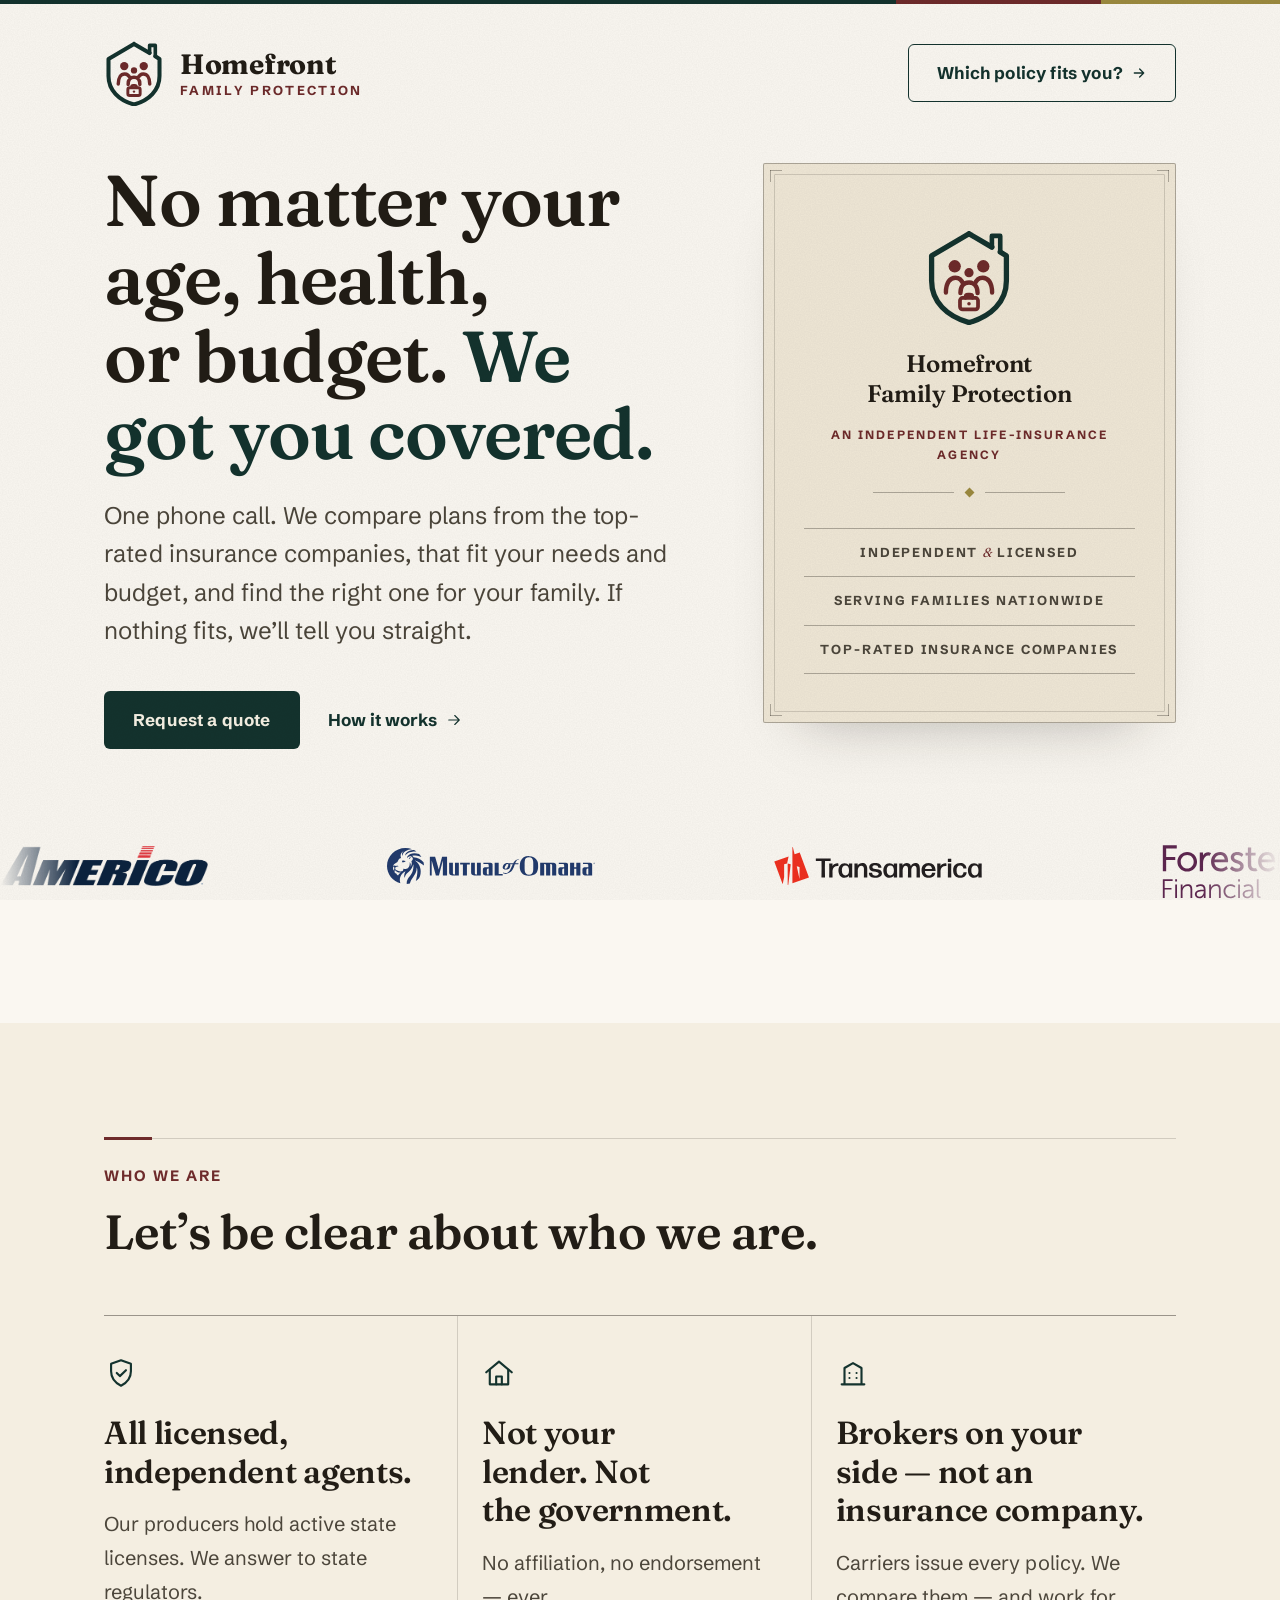
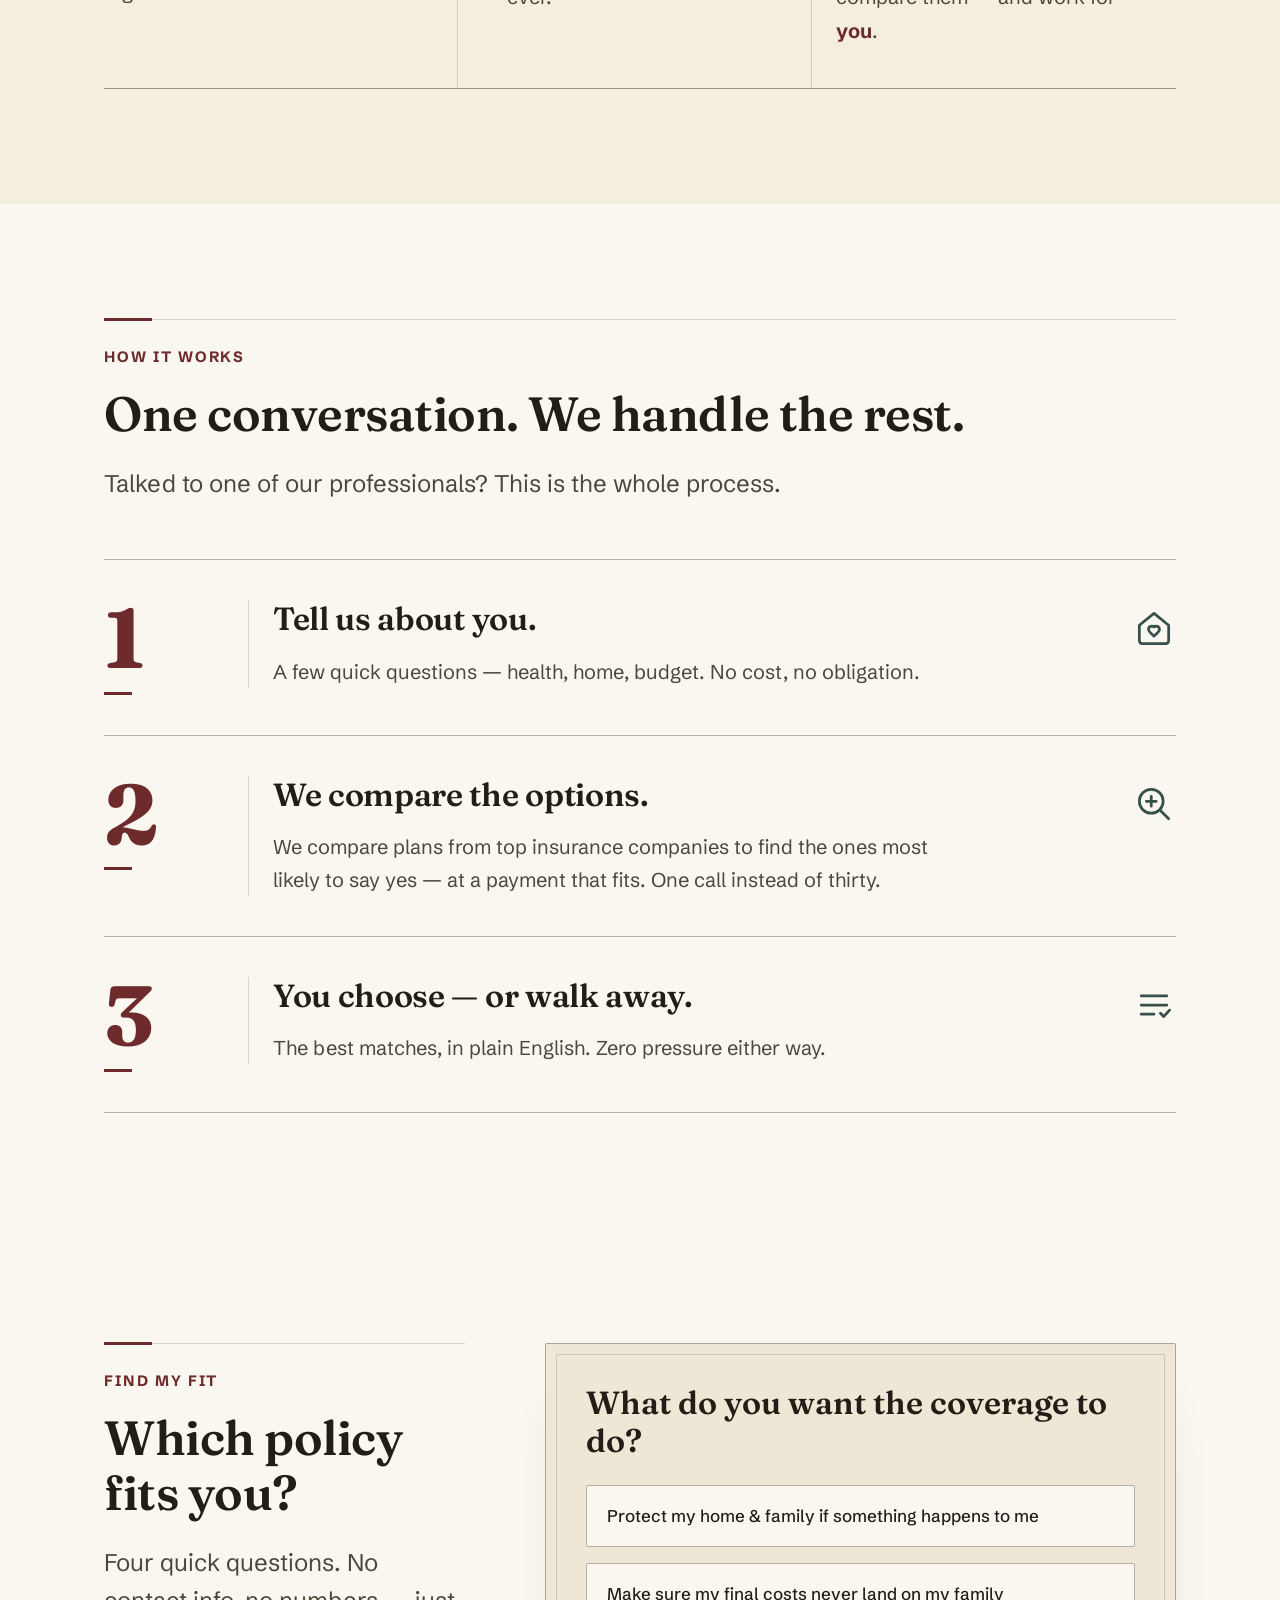
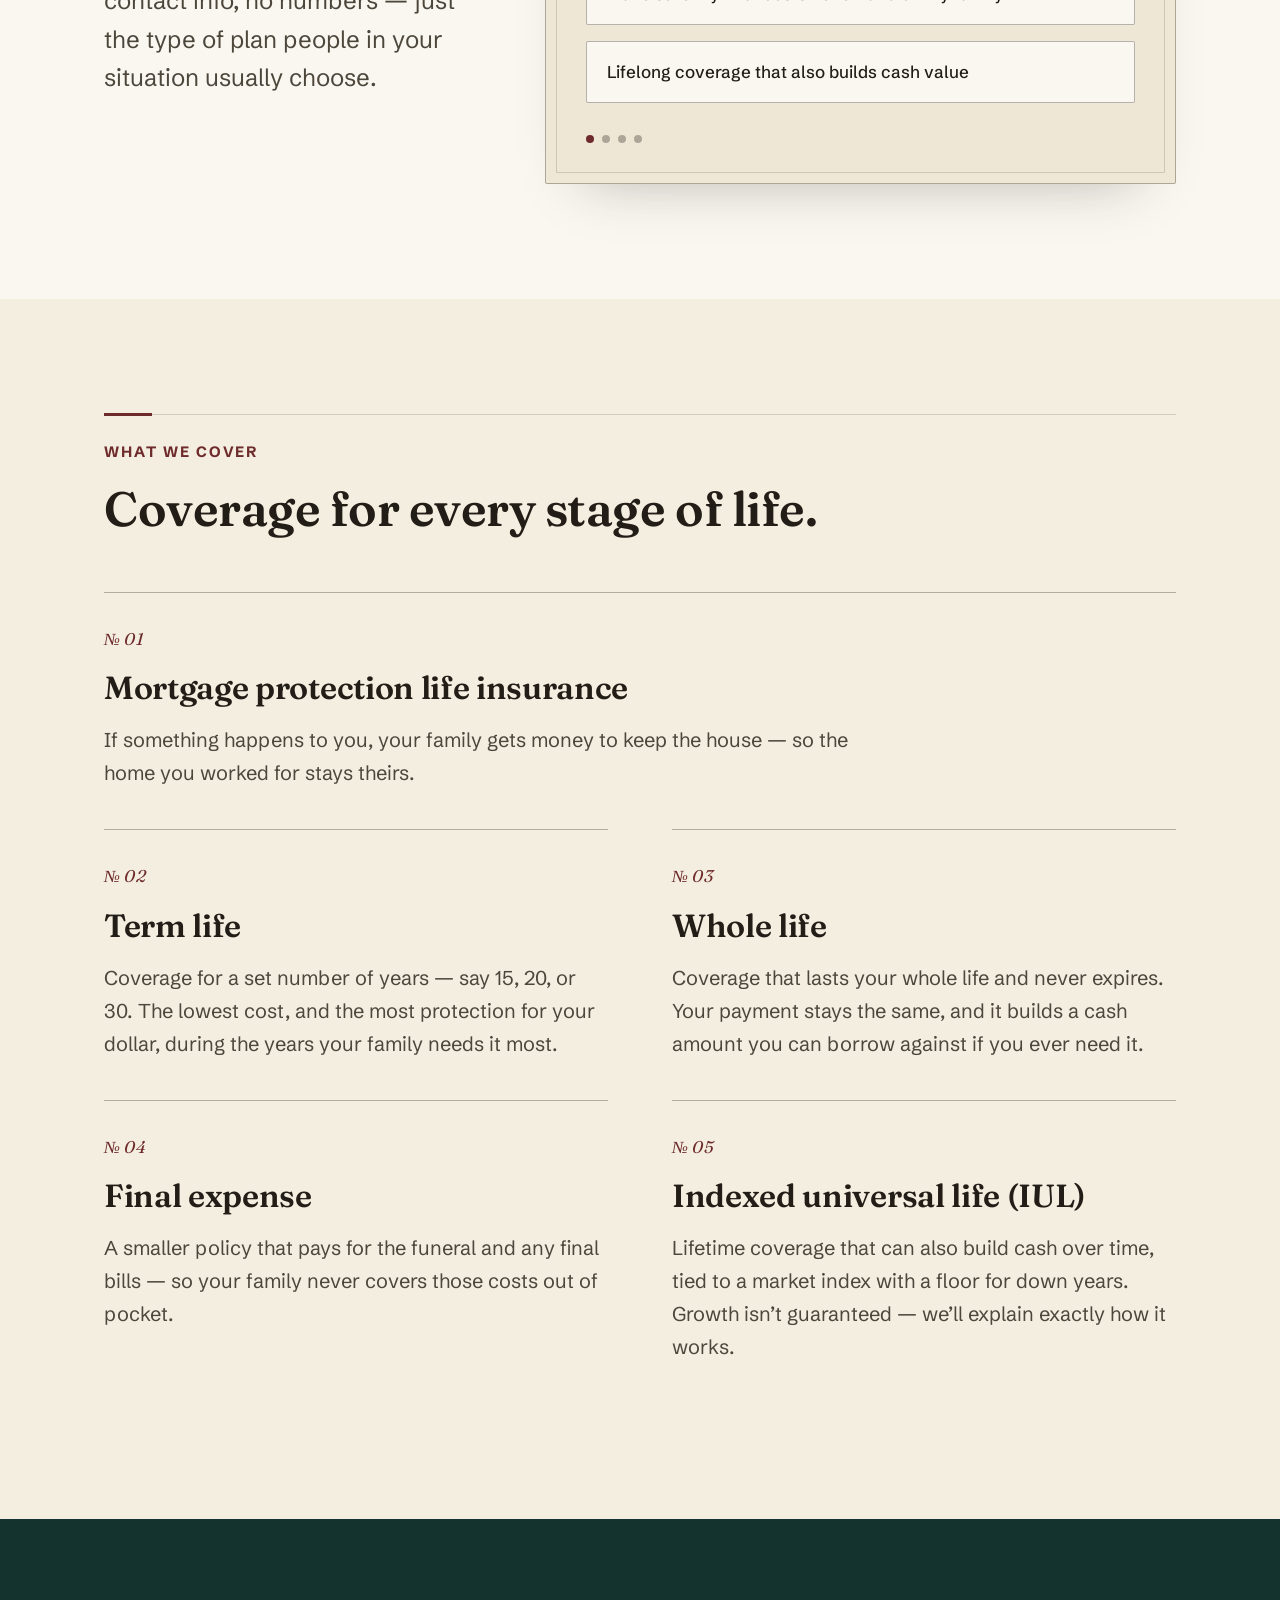
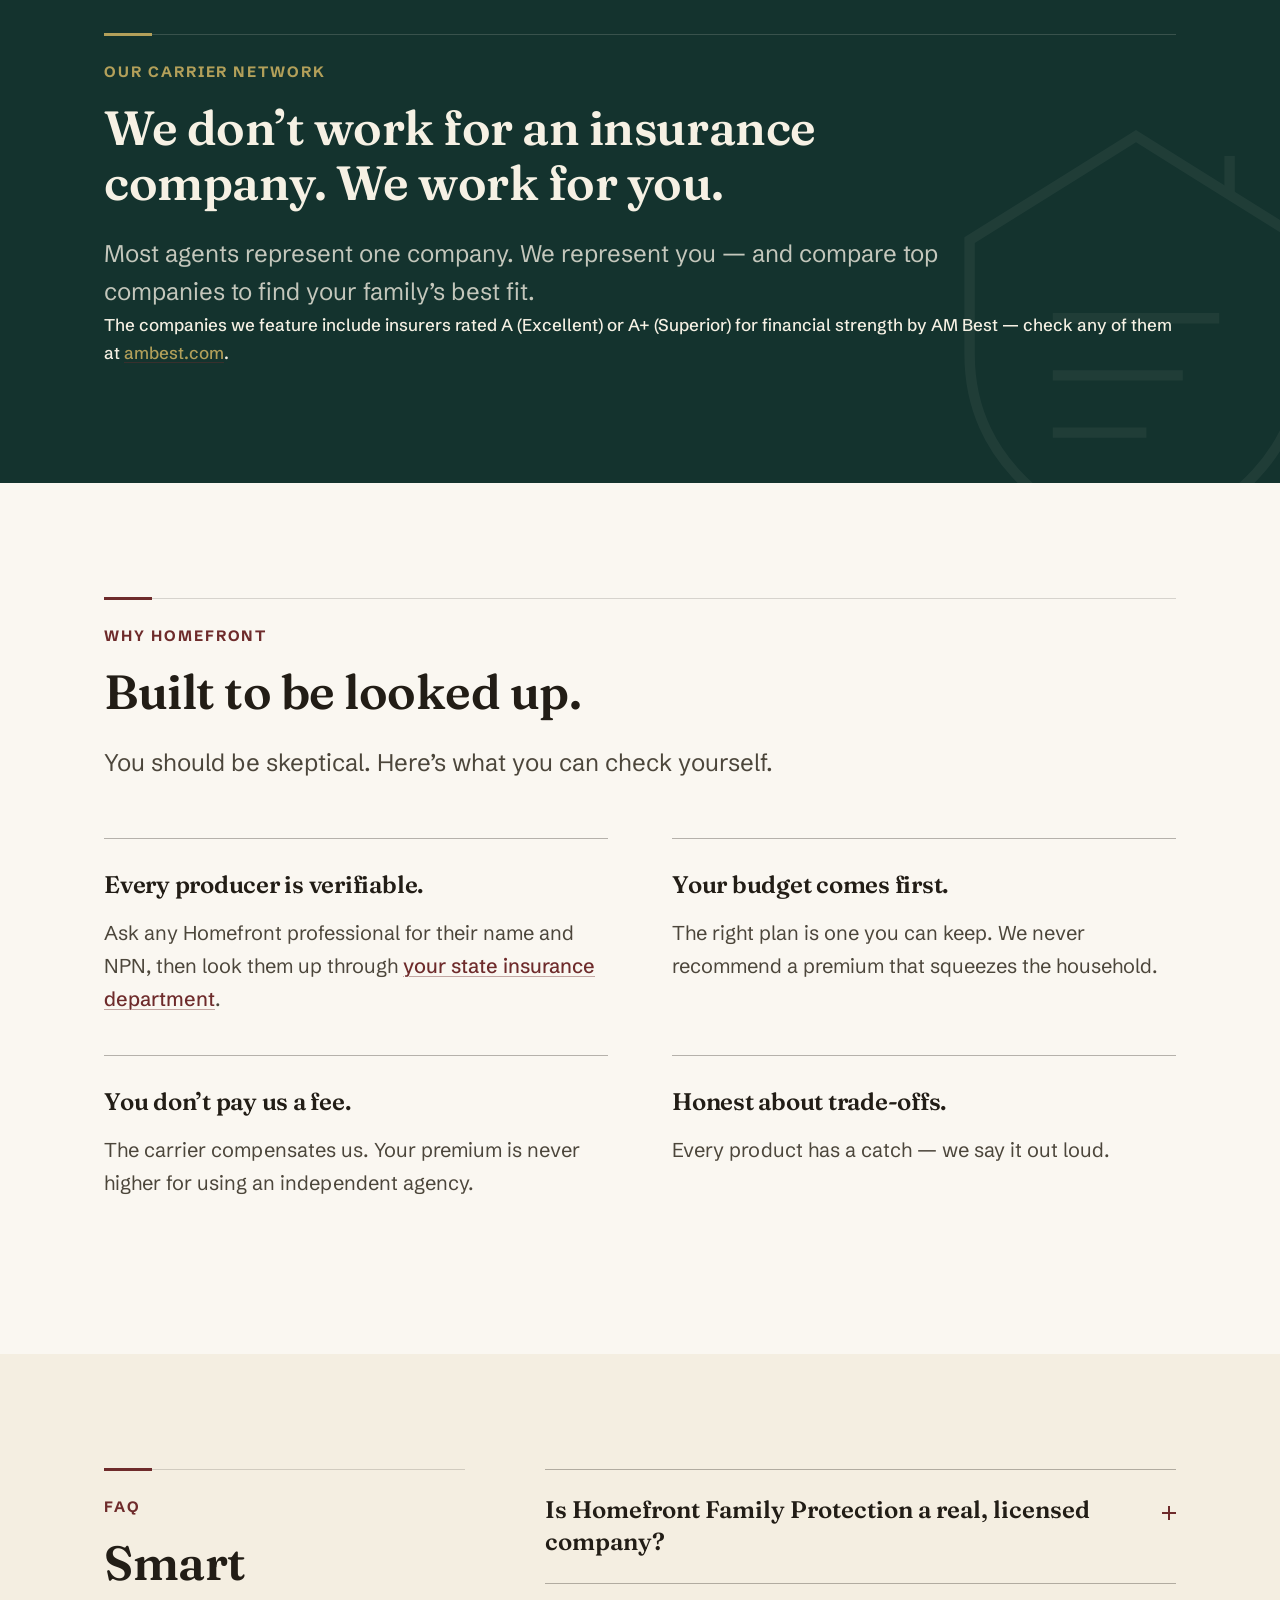
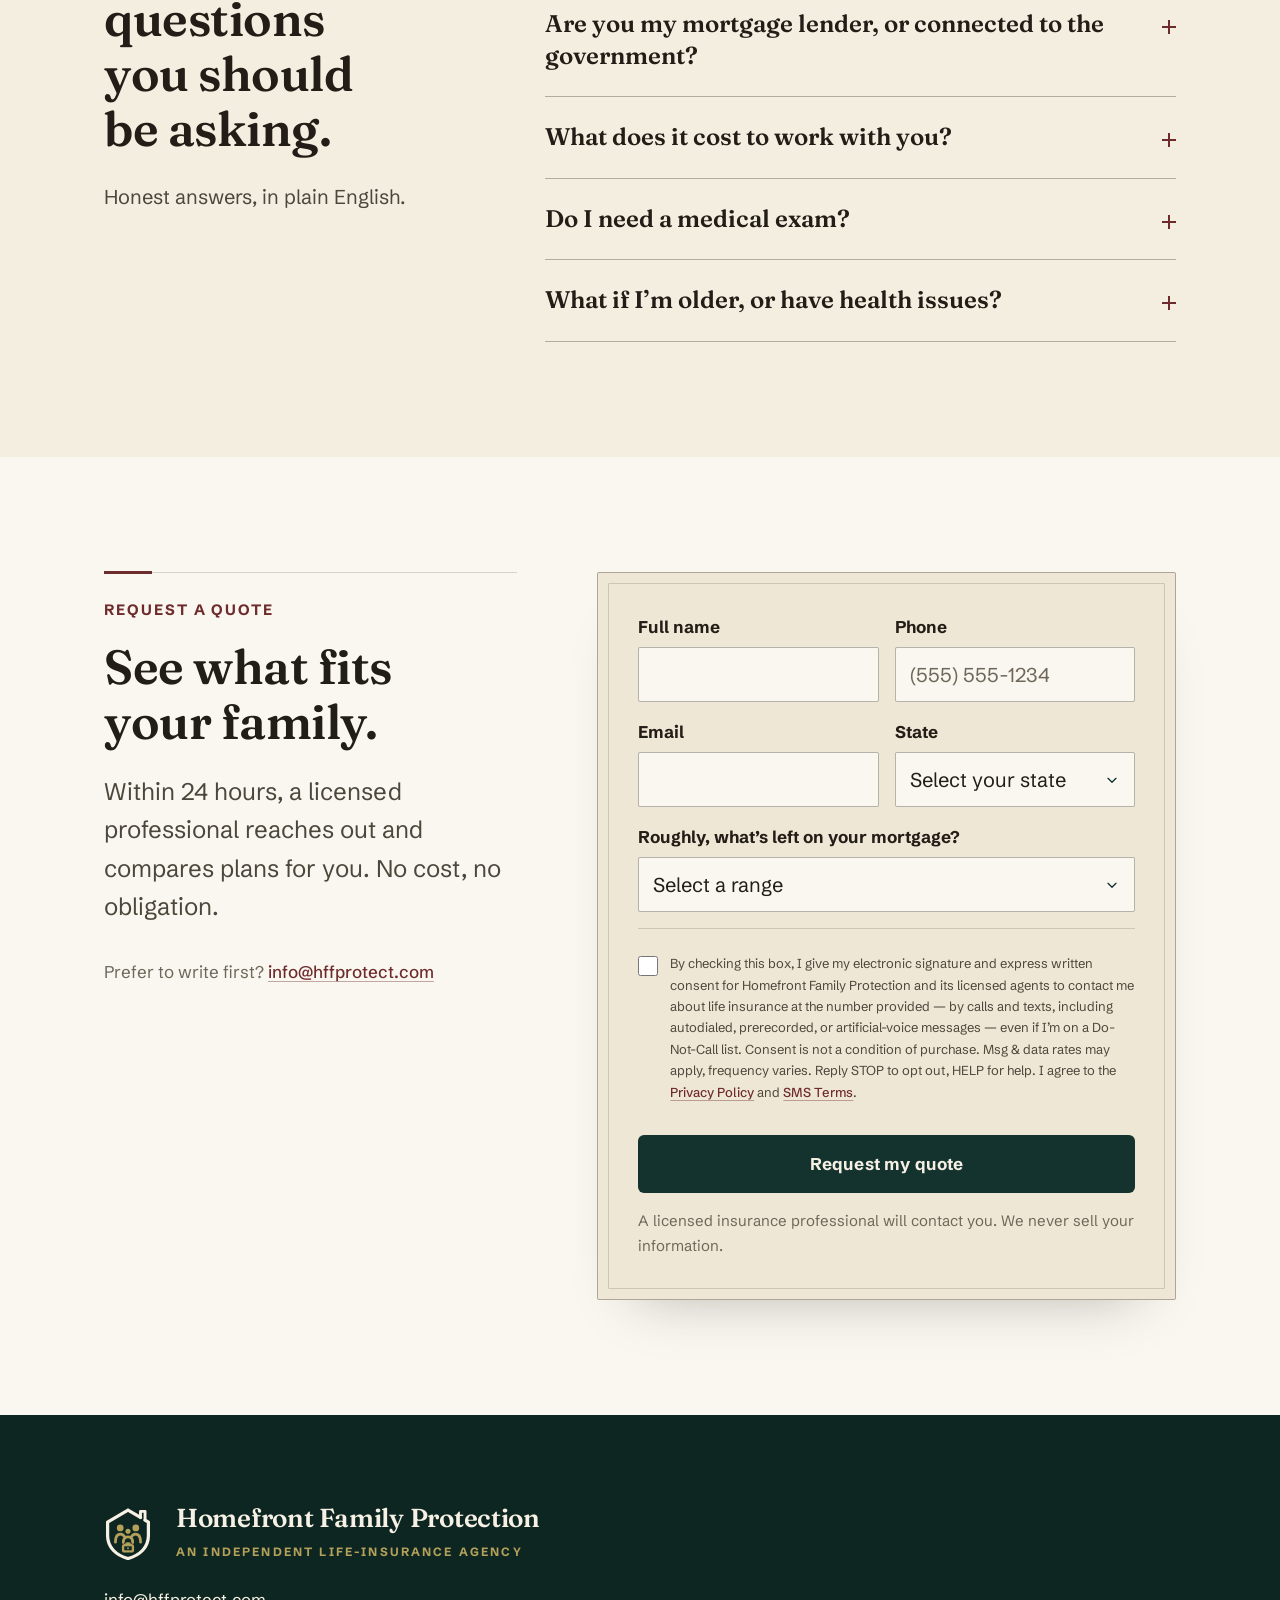
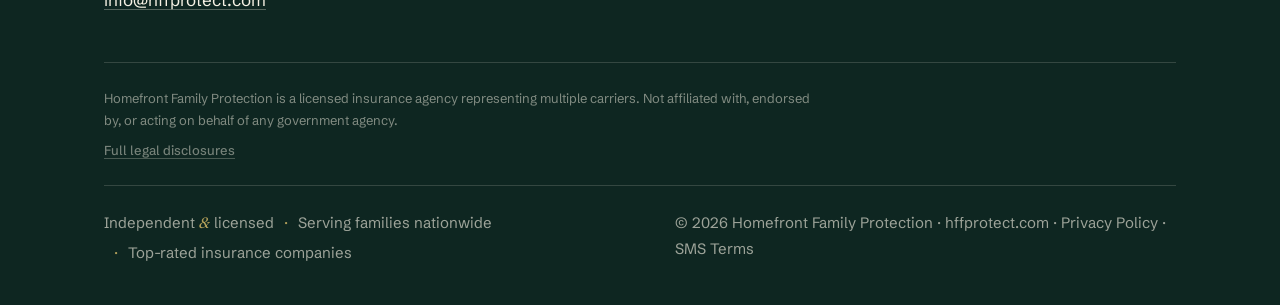
==== index.html @ 0a746413 "Copy: All licensed, independent agents" ====
<!DOCTYPE html>
<html lang="en">
<head>
  <meta charset="UTF-8">
  <meta name="viewport" content="width=device-width, initial-scale=1">
  <title>Homefront Family Protection | Independent Life Insurance &amp; Mortgage Protection for Homeowners</title>
  <meta name="description" content="Homefront Family Protection is an independent life-insurance agency. We compare plans from many top-rated insurance companies — term, whole life, final expense, and IUL — to find coverage that fits your family and your budget. Serving families nationwide.">
  <link rel="canonical" href="https://hffprotect.com/">
  <meta name="theme-color" content="#FAF7F1">
  <link rel="icon" href="assets/img/favicon.svg" type="image/svg+xml">
  <link rel="icon" href="assets/img/favicon-48.png" type="image/png" sizes="48x48">
  <link rel="apple-touch-icon" href="assets/img/apple-touch-icon.png">
  <link rel="preload" href="assets/fonts/fraunces-v38-latin-600.woff2" as="font" type="font/woff2" crossorigin>
  <link rel="preload" href="assets/fonts/fraunces-v38-latin-700.woff2" as="font" type="font/woff2" crossorigin>
  <link rel="preload" href="assets/fonts/schibsted-grotesk-v7-latin-regular.woff2" as="font" type="font/woff2" crossorigin>
  <link rel="preload" href="assets/fonts/schibsted-grotesk-v7-latin-700.woff2" as="font" type="font/woff2" crossorigin>
  <link rel="stylesheet" href="assets/css/styles.css?v=890757">
  <meta property="og:type" content="website">
  <meta property="og:title" content="Homefront Family Protection | Independent Life Insurance for Homeowners">
  <meta property="og:description" content="An independent, licensed life-insurance agency. We compare plans from many top-rated insurance companies to find the one that fits your family and your budget.">
  <meta property="og:url" content="https://hffprotect.com/">
  <meta property="og:image" content="https://hffprotect.com/assets/img/og-image.png">
  <meta property="og:image:width" content="1200">
  <meta property="og:image:height" content="630">
  <meta name="twitter:card" content="summary_large_image">
  <script type="application/ld+json">
  {
    "@context": "https://schema.org",
    "@type": "InsuranceAgency",
    "name": "Homefront Family Protection",
    "url": "https://hffprotect.com/",
    "email": "info@hffprotect.com",
    "description": "An independent life-insurance agency. We compare plans from many top-rated insurance companies for term, whole life, final expense, and IUL, serving families nationwide.",
    "areaServed": "US"
  }
  </script>
</head>
<body id="top">
  <a class="skip-link" href="#main">Skip to content</a>


  <main id="main">

    <!-- ============ HERO ============ -->
    <section class="hero">
      <div class="keyline" aria-hidden="true"></div>
      <div class="container">
        <div class="hero__top">
        <a class="hero__brand" href="#top" aria-label="Homefront Family Protection">
          <svg class="hero__mark" viewBox="0 0 40 44" fill="none" aria-hidden="true">
            <path d="M20 2.6 L30.4 8.7 M34.2 10.9 L37 12.6 V24 C37 33.6 30 40.2 20 43 C10 40.2 3 33.6 3 24 V12.6 L20 2.6" stroke="var(--forest)" stroke-width="2.7" stroke-linejoin="round" stroke-linecap="round"/>
            <path d="M30.4 8.7 V3.6 H34.2 V10.9" stroke="var(--forest)" stroke-width="2.4" stroke-linejoin="round" stroke-linecap="round"/>
            <circle cx="13.5" cy="17.4" r="2.8" fill="var(--oxblood)"/><circle cx="26.5" cy="17.4" r="2.8" fill="var(--oxblood)"/><circle cx="20" cy="20.3" r="2.1" fill="var(--oxblood)"/><path d="M9.5 29.3 C9.5 24.8 11.4 22.6 13.8 22.6 C15.6 22.6 16.8 23.8 17.5 25.7 M30.5 29.3 C30.5 24.8 28.6 22.6 26.2 22.6 C24.4 22.6 23.2 23.8 22.5 25.7 M16.1 29.6 C16.1 26.4 17.7 24.8 20 24.8 C22.3 24.8 23.9 26.4 23.9 29.6" stroke="var(--oxblood)" stroke-width="2.3" stroke-linecap="round"/><path d="M18.4 31.8 V31.2 C18.4 30.6 18.9 30.2 19.5 30.2 H20.5 C21.1 30.2 21.6 30.6 21.6 31.2 V31.8" stroke="var(--oxblood)" stroke-width="1.84" stroke-linecap="round"/><rect x="15.9" y="31.8" width="8.2" height="5.2" rx="1.2" stroke="var(--oxblood)" stroke-width="1.95"/><circle cx="20" cy="34.4" r="0.8" fill="var(--oxblood)"/>
          </svg>
          <span class="brand__text">
            <span class="brand__name">Homefront</span>
            <span class="brand__sub">Family Protection</span>
          </span>
        </a>
        <a class="btn btn--ghost hero__quizbtn" href="#fit"><span class="hero__quizbtn-long">Which policy fits you?</span><span class="hero__quizbtn-short">Find my fit</span>
          <svg width="16" height="16" viewBox="0 0 24 24" fill="none" aria-hidden="true"><path d="M5 12 H19 M13 6 L19 12 L13 18" stroke="currentColor" stroke-width="2" stroke-linecap="round" stroke-linejoin="round"/></svg></a>
        </div>
        <div class="hero__grid">
          <div class="hero__copy">
            <h1 class="hero__title">No matter your age, health, or&nbsp;budget. <span class="turn">We got you&nbsp;covered.</span></h1>
            <p class="hero__sub">One phone call. We compare plans from the top-rated insurance companies, that fit your needs and budget, and find the right one for your family. If nothing fits, we’ll tell you straight.</p>
            <div class="hero__cta">
              <a class="btn btn--primary" href="#quote">Request a quote</a>
              <a class="link-arrow" href="#how">How it works
                <svg width="18" height="18" viewBox="0 0 24 24" fill="none" aria-hidden="true"><path d="M5 12 H19 M13 6 L19 12 L13 18" stroke="currentColor" stroke-width="1.5" stroke-linecap="round" stroke-linejoin="round"/></svg>
              </a>
            </div>
          </div>

          <!-- certificate panel (decorative, desktop) -->
          <div class="hero__panel" aria-hidden="true">
            <div class="panel__inner">
              <svg class="panel__crest" viewBox="0 0 40 44" fill="none" aria-hidden="true">
              <path d="M20 2.6 L30.4 8.7 M34.2 10.9 L37 12.6 V24 C37 33.6 30 40.2 20 43 C10 40.2 3 33.6 3 24 V12.6 L20 2.6" stroke="var(--forest)" stroke-width="2.4" stroke-linejoin="round" stroke-linecap="round"/>
              <path d="M30.4 8.7 V3.6 H34.2 V10.9" stroke="var(--forest)" stroke-width="2.1" stroke-linejoin="round" stroke-linecap="round"/>
              <circle cx="13.5" cy="17.4" r="2.8" fill="var(--oxblood)"/><circle cx="26.5" cy="17.4" r="2.8" fill="var(--oxblood)"/><circle cx="20" cy="20.3" r="2.1" fill="var(--oxblood)"/><path d="M9.5 29.3 C9.5 24.8 11.4 22.6 13.8 22.6 C15.6 22.6 16.8 23.8 17.5 25.7 M30.5 29.3 C30.5 24.8 28.6 22.6 26.2 22.6 C24.4 22.6 23.2 23.8 22.5 25.7 M16.1 29.6 C16.1 26.4 17.7 24.8 20 24.8 C22.3 24.8 23.9 26.4 23.9 29.6" stroke="var(--oxblood)" stroke-width="2.0" stroke-linecap="round"/><path d="M18.4 31.8 V31.2 C18.4 30.6 18.9 30.2 19.5 30.2 H20.5 C21.1 30.2 21.6 30.6 21.6 31.2 V31.8" stroke="var(--oxblood)" stroke-width="1.6" stroke-linecap="round"/><rect x="15.9" y="31.8" width="8.2" height="5.2" rx="1.2" stroke="var(--oxblood)" stroke-width="1.7"/><circle cx="20" cy="34.4" r="0.8" fill="var(--oxblood)"/>
            </svg>
              <p class="panel__name">Homefront Family Protection</p>
              <p class="panel__tag">An independent life-insurance agency</p>
              <div class="panel__divider"><span></span></div>
              <ul class="panel__facts">
                <li>Independent <span class="amp">&amp;</span> licensed</li>
                <li>Serving families nationwide</li>
                <li>Top-rated insurance companies</li>
              </ul>
            </div>
          </div>
        </div>

      </div>
      <div class="marquee" aria-label="A sample of the insurance companies we compare">
        <div class="marquee__track">
          <ul class="marquee__group">
            <li><img src="assets/img/carriers/americo.png" alt="Americo" height="40"></li>
            <li><img src="assets/img/carriers/mutual-of-omaha.svg" alt="Mutual of Omaha" height="40"></li>
            <li><img src="assets/img/carriers/transamerica.svg" alt="Transamerica" height="40"></li>
            <li><img class="logo-tall" src="assets/img/carriers/foresters.svg" alt="Foresters Financial" height="40"></li>
            <li><img class="logo-tall" src="assets/img/carriers/legal-general.svg" alt="Legal &amp; General America" height="40"></li>
            <li><span class="marquee__text">SBLI</span></li>
            <li><img src="assets/img/carriers/corebridge.svg" alt="Corebridge Financial" height="40"></li>
            <li><img class="logo-tall" src="assets/img/carriers/fg-mark.svg" alt="F&amp;G Annuities &amp; Life" height="40"></li>
            <li><img class="logo-tall" src="assets/img/carriers/united-home-life.svg" alt="United Home Life" height="40"></li>
            <li><img class="logo-tall" src="assets/img/carriers/american-home-life.png" alt="American Home Life" height="40"></li>
            <li><img src="assets/img/carriers/american-amicable.png" alt="American Amicable" height="40"></li>
            <li><img src="assets/img/carriers/instabrain.png" alt="InstaBrain" height="40"></li>
          </ul>
          <ul class="marquee__group" aria-hidden="true">
            <li><img src="assets/img/carriers/americo.png" alt="" height="40"></li>
            <li><img src="assets/img/carriers/mutual-of-omaha.svg" alt="" height="40"></li>
            <li><img src="assets/img/carriers/transamerica.svg" alt="" height="40"></li>
            <li><img class="logo-tall" src="assets/img/carriers/foresters.svg" alt="" height="40"></li>
            <li><img class="logo-tall" src="assets/img/carriers/legal-general.svg" alt="" height="40"></li>
            <li><span class="marquee__text">SBLI</span></li>
            <li><img src="assets/img/carriers/corebridge.svg" alt="" height="40"></li>
            <li><img class="logo-tall" src="assets/img/carriers/fg-mark.svg" alt="" height="40"></li>
            <li><img class="logo-tall" src="assets/img/carriers/united-home-life.svg" alt="" height="40"></li>
            <li><img class="logo-tall" src="assets/img/carriers/american-home-life.png" alt="" height="40"></li>
            <li><img src="assets/img/carriers/american-amicable.png" alt="" height="40"></li>
            <li><img src="assets/img/carriers/instabrain.png" alt="" height="40"></li>
          </ul>
        </div>
      </div>
    </section>

    <!-- ============ PLAIN DEALING ============ -->
    <section class="clarity section section--tint" aria-labelledby="clarity-title">
      <div class="container">
        <div class="rule-accent" aria-hidden="true"></div>
        <p class="eyebrow">Who we are</p>
        <h2 id="clarity-title">Let’s be clear about who we&nbsp;are.</h2>
        <ul class="clarity__ledger">
          <li class="clarity__item reveal">
            <svg class="clarity__icon" viewBox="0 0 24 24" fill="none" stroke="currentColor" stroke-width="1.5" stroke-linecap="round" stroke-linejoin="round" aria-hidden="true"><path d="M12 3l7 2.5v5.2c0 4.6-3 8.2-7 10.3-4-2.1-7-5.7-7-10.3V5.5z"/><path d="M9 12l2.2 2.2L15.5 10"/></svg>
            <h3>All licensed, independent&nbsp;agents.</h3>
            <p>Our producers hold active state licenses. We answer to state regulators.</p>
          </li>
          <li class="clarity__item reveal">
            <svg class="clarity__icon" viewBox="0 0 24 24" fill="none" stroke="currentColor" stroke-width="1.5" stroke-linecap="round" stroke-linejoin="round" aria-hidden="true"><path d="M3 11.5L12 4l9 7.5"/><path d="M5.5 9.8V20h13V9.8"/><path d="M10 20v-5.5h4V20"/></svg>
            <h3>Not your lender. Not the&nbsp;government.</h3>
            <p>No affiliation, no endorsement — ever.</p>
          </li>
          <li class="clarity__item reveal">
            <svg class="clarity__icon" viewBox="0 0 24 24" fill="none" stroke="currentColor" stroke-width="1.5" stroke-linecap="round" stroke-linejoin="round" aria-hidden="true"><path d="M4 20h16M6 20V8.5l6-3.5 6 3.5V20"/><path d="M9.5 12h.01M14.5 12h.01M9.5 15.5h.01M14.5 15.5h.01"/></svg>
            <h3>Brokers on your side — not an insurance&nbsp;company.</h3>
            <p>Carriers issue every policy. We compare them — and work for <em>you</em>.</p>
          </li>
        </ul>
      </div>
    </section>

    <!-- ============ HOW IT WORKS ============ -->
    <section class="how section" id="how" aria-labelledby="how-title">
      <div class="container">
        <div class="rule-accent" aria-hidden="true"></div>
        <p class="eyebrow">How it works</p>
        <h2 id="how-title">One conversation. We handle the&nbsp;rest.</h2>
        <p class="section__lead">Talked to one of our professionals? This is the whole process.</p>
        <ol class="steps">
          <li class="step reveal">
            <span class="step__num" aria-hidden="true">1</span>
            <div class="step__body">
              <h3>Tell us about you.</h3>
              <p>A few quick questions — health, home, budget. No cost, no obligation.</p>
            </div>
            <svg class="step__icon" width="44" height="44" viewBox="0 0 24 24" fill="none" aria-hidden="true"><path d="M4 10.5 L12 4 L20 10.5 V19 A1.5 1.5 0 0 1 18.5 20.5 H5.5 A1.5 1.5 0 0 1 4 19 Z" stroke="currentColor" stroke-width="1.5" stroke-linejoin="round"/><path d="M12 16.4 C10.3 15 9 14 9 12.7 A1.75 1.75 0 0 1 12 11.5 A1.75 1.75 0 0 1 15 12.7 C15 14 13.7 15 12 16.4 Z" stroke="currentColor" stroke-width="1.5" stroke-linejoin="round"/></svg>
          </li>
          <li class="step reveal">
            <span class="step__num" aria-hidden="true">2</span>
            <div class="step__body">
              <h3>We compare the options.</h3>
              <p>We compare plans from top insurance companies to find the ones most likely to say yes — at a payment that fits. One call instead of thirty.</p>
            </div>
            <svg class="step__icon" width="44" height="44" viewBox="0 0 24 24" fill="none" aria-hidden="true"><circle cx="10.5" cy="10.5" r="6.5" stroke="currentColor" stroke-width="1.5"/><path d="M15.5 15.5 L20 20" stroke="currentColor" stroke-width="1.5" stroke-linecap="round"/><path d="M7.8 10.5 H13.2 M10.5 7.8 V13.2" stroke="currentColor" stroke-width="1.5" stroke-linecap="round"/></svg>
          </li>
          <li class="step reveal">
            <span class="step__num" aria-hidden="true">3</span>
            <div class="step__body">
              <h3>You choose — or walk away.</h3>
              <p>The best matches, in plain English. Zero pressure either way.</p>
            </div>
            <svg class="step__icon" width="44" height="44" viewBox="0 0 24 24" fill="none" aria-hidden="true"><path d="M5 7 H19 M5 12 H19 M5 17 H12" stroke="currentColor" stroke-width="1.5" stroke-linecap="round"/><path d="M15.5 16.5 L17.3 18.3 L20.5 14.8" stroke="currentColor" stroke-width="1.5" stroke-linecap="round" stroke-linejoin="round"/></svg>
          </li>
        </ol>
      </div>
    </section>


    <!-- ============ FIND MY FIT ============ -->
    <section class="fit section" id="fit" aria-labelledby="fit-title">
      <div class="container fit__inner">
        <div class="fit__head">
          <div class="rule-accent" aria-hidden="true"></div>
          <p class="eyebrow">Find my fit</p>
          <h2 id="fit-title">Which policy fits&nbsp;you?</h2>
          <p class="section__lead">Four quick questions. No contact info, no numbers — just the type of plan people in your situation usually choose.</p>
        </div>

        <div class="fit__panel" data-fit>
          <div class="fit__step" data-fit-step="1">
            <p class="fit__q">What do you want the coverage to do?</p>
            <div class="fit__opts">
              <button class="fit__opt" data-q="goal" data-v="home">Protect my home &amp; family if something happens to me</button>
              <button class="fit__opt" data-q="goal" data-v="final">Make sure my final costs never land on my family</button>
              <button class="fit__opt" data-q="goal" data-v="grow">Lifelong coverage that also builds cash value</button>
            </div>
          </div>
          <div class="fit__step" data-fit-step="2" hidden>
            <p class="fit__q">Your age range?</p>
            <div class="fit__opts fit__opts--row">
              <button class="fit__opt" data-q="age" data-v="u40">Under 40</button>
              <button class="fit__opt" data-q="age" data-v="40s">40–54</button>
              <button class="fit__opt" data-q="age" data-v="55s">55–64</button>
              <button class="fit__opt" data-q="age" data-v="65p">65+</button>
            </div>
          </div>
          <div class="fit__step" data-fit-step="3" hidden>
            <p class="fit__q">How’s your health, honestly?</p>
            <div class="fit__opts">
              <button class="fit__opt" data-q="health" data-v="great">Great — no major conditions</button>
              <button class="fit__opt" data-q="health" data-v="managed">A few managed conditions (blood pressure, thyroid…)</button>
              <button class="fit__opt" data-q="health" data-v="serious">A serious health history</button>
              <button class="fit__opt" data-q="health" data-v="declined">I’ve been declined before</button>
            </div>
          </div>
          <div class="fit__step" data-fit-step="4" hidden>
            <p class="fit__q">How long should the protection last?</p>
            <div class="fit__opts">
              <button class="fit__opt" data-q="length" data-v="years">Through the mortgage / working years</button>
              <button class="fit__opt" data-q="length" data-v="life">My whole life — it should never expire</button>
            </div>
          </div>

          <div class="fit__result" data-fit-result hidden tabindex="-1">
            <p class="fit__result-kicker">Your likely fit</p>
            <h3 data-fit-product></h3>
            <p class="fit__why" data-fit-why></p>
            <p class="fit__catch" data-fit-catch></p>
            <div class="fit__cta">
              <a class="btn btn--primary" href="#quote">Get my exact numbers</a>
              <button class="link-arrow" type="button" data-fit-restart>Start over</button>
            </div>
            <p class="fit__fine">An educational guide, not an offer or application — a licensed professional confirms what fits and what you qualify for.</p>
          </div>

          <div class="fit__meta">
            <ol class="fit__dots" aria-hidden="true"><li class="on"></li><li></li><li></li><li></li></ol>
            <button class="fit__back" type="button" data-fit-back hidden>&larr; Back</button>
          </div>
        </div>
      </div>
    </section>

    <!-- ============ COVERAGE ============ -->
    <section class="coverage section section--tint" id="coverage" aria-labelledby="coverage-title">
      <div class="container">
        <div class="rule-accent" aria-hidden="true"></div>
        <p class="eyebrow">What we cover</p>
        <h2 id="coverage-title">Coverage for every stage of&nbsp;life.</h2>
        <div class="coverage__list">
          <article class="cov cov--featured reveal">
            <p class="cov__folio" aria-hidden="true">№ 01</p>
            <h3>Mortgage protection life&nbsp;insurance</h3>
            <p>If something happens to you, your family gets money to keep the house — so the home you worked for stays theirs.</p>
          </article>
          <article class="cov reveal">
            <p class="cov__folio" aria-hidden="true">№ 02</p>
            <h3>Term life</h3>
            <p>Coverage for a set number of years — say 15, 20, or 30. The lowest cost, and the most protection for your dollar, during the years your family needs it most.</p>
          </article>
          <article class="cov reveal">
            <p class="cov__folio" aria-hidden="true">№ 03</p>
            <h3>Whole life</h3>
            <p>Coverage that lasts your whole life and never expires. Your payment stays the same, and it builds a cash amount you can borrow against if you ever need it.</p>
          </article>
          <article class="cov reveal">
            <p class="cov__folio" aria-hidden="true">№ 04</p>
            <h3>Final expense</h3>
            <p>A smaller policy that pays for the funeral and any final bills — so your family never covers those costs out of pocket.</p>
          </article>
          <article class="cov reveal">
            <p class="cov__folio" aria-hidden="true">№ 05</p>
            <h3>Indexed universal life (IUL)</h3>
            <p>Lifetime coverage that can also build cash over time, tied to a market index with a floor for down years. Growth isn’t guaranteed — we’ll explain exactly how it works.</p>
          </article>
        </div>
      </div>
    </section>

    <!-- ============ CARRIERS (dark statement band) ============ -->
    <section class="band on-dark" id="carriers" aria-labelledby="carriers-title">
      <svg class="band__watermark" viewBox="0 0 40 44" fill="none" aria-hidden="true">
        <path d="M20 3 L36 13 V24 C36 33 29.5 39.5 20 42 C10.5 39.5 4 33 4 24 V13 Z" stroke="currentColor" stroke-width="1"/>
        <path d="M29 8.7 V4.9" stroke="currentColor" stroke-width="1"/>
        <path d="M12 20.5 H28 M12 26 H24.5 M12 31.5 H21" stroke="currentColor" stroke-width="1"/>
      </svg>
      <div class="container band__content">
        <div class="rule-accent" aria-hidden="true"></div>
        <p class="eyebrow eyebrow--gold">Our carrier network</p>
        <h2 id="carriers-title">We don’t work for an insurance company. We work for&nbsp;you.</h2>
        <p class="section__lead">Most agents represent one company. We represent you — and compare top companies to find your family’s best fit.</p>
      </div>
      <div class="container band__content">
        <p class="band__rating">The companies we feature include insurers rated A&nbsp;(Excellent) or A+&nbsp;(Superior) for financial strength by AM&nbsp;Best — check any of them at <a class="text-link" href="https://web.ambest.com/consumers" target="_blank" rel="noopener">ambest.com</a>.</p>
      </div>
    </section>

    <!-- ============ WHY HOMEFRONT ============ -->
    <section class="why section" id="why" aria-labelledby="why-title">
      <div class="container">
        <div class="rule-accent" aria-hidden="true"></div>
        <p class="eyebrow">Why Homefront</p>
        <h2 id="why-title">Built to be looked&nbsp;up.</h2>
        <p class="section__lead">You should be skeptical. Here’s what you can check yourself.</p>
        <div class="why__grid">
          <div class="why__item reveal">
            <h3>Every producer is verifiable.</h3>
            <p>Ask any Homefront professional for their name and NPN, then look them up through <a class="text-link" href="https://content.naic.org/state-insurance-departments" target="_blank" rel="noopener">your state insurance department</a>.</p>
          </div>
          <div class="why__item reveal">
            <h3>Your budget comes first.</h3>
            <p>The right plan is one you can keep. We never recommend a premium that squeezes the household.</p>
          </div>
          <div class="why__item reveal">
            <h3>You don’t pay us a fee.</h3>
            <p>The carrier compensates us. Your premium is never higher for using an independent agency.</p>
          </div>
          <div class="why__item reveal">
            <h3>Honest about trade-offs.</h3>
            <p>Every product has a catch — we say it out loud.</p>
          </div>
        </div>
      </div>
    </section>

    <!-- ============ FAQ ============ -->
    <section class="faq section section--tint" id="faq" aria-labelledby="faq-title">
      <div class="container faq__inner">
        <div class="faq__head">
          <div class="rule-accent" aria-hidden="true"></div>
          <p class="eyebrow">FAQ</p>
          <h2 id="faq-title">Smart questions you should be&nbsp;asking.</h2>
          <p class="faq__note">Honest answers, in plain English.</p>
        </div>
        <div class="faq__list">
          <details class="faq__item">
            <summary>Is Homefront Family Protection a real, licensed company?<span class="faq__marker" aria-hidden="true"></span></summary>
            <div class="faq__body"><p>Yes — a licensed independent insurance agency. We’re not an insurance company ourselves: the carriers issue the policies and pay the claims, and we compare them for you, always on your side. You can verify anyone who represents us in about a minute through your state insurance department’s website.</p></div>
          </details>
          <details class="faq__item">
            <summary>Are you my mortgage lender, or connected to the government?<span class="faq__marker" aria-hidden="true"></span></summary>
            <div class="faq__body"><p>No, and no. We have no connection to your lender, servicer, or any government agency. “Mortgage protection” is life insurance — the name describes the purpose, not a link to your loan.</p></div>
          </details>
          <details class="faq__item">
            <summary>What does it cost to work with you?<span class="faq__marker" aria-hidden="true"></span></summary>
            <div class="faq__body"><p>Nothing. If you choose a policy, the carrier pays us. Your premium isn’t higher for it.</p></div>
          </details>
          <details class="faq__item">
            <summary>Do I need a medical exam?<span class="faq__marker" aria-hidden="true"></span></summary>
            <div class="faq__body"><p>No. The plans we offer skip the medical exam entirely — no doctor’s visit, no needles, no lab results. A few health questions, and everything else is verified securely and digitally through HIPAA-authorized checks with the MIB (Medical Information Bureau).</p></div>
          </details>
          <details class="faq__item">
            <summary>What if I’m older, or have health issues?<span class="faq__marker" aria-hidden="true"></span></summary>
            <div class="faq__body"><p>We work with older clients and serious health histories every single day — that’s our specialty, not the exception. With the number of companies we compare, we have a carrier connection for everybody: easier health questions, plans built for people who’ve been declined before, even options with no health questions at all.</p></div>
          </details>
        </div>
      </div>
    </section>

    <!-- ============ QUOTE FORM ============ -->
    <section class="quote section" id="quote" aria-labelledby="quote-title">
      <div class="container quote__inner">
        <div class="quote__head">
          <div class="rule-accent" aria-hidden="true"></div>
          <p class="eyebrow">Request a quote</p>
          <h2 id="quote-title">See what fits your&nbsp;family.</h2>
          <p class="section__lead">Within 24 hours, a licensed professional reaches out and compares plans for you. No cost, no obligation.</p>
          <p class="quote__aside">Prefer to write first? <a class="text-link" href="mailto:info@hffprotect.com">info@hffprotect.com</a></p>
        </div>

        <div class="quote__panel">
          <form class="form" data-quote-form method="post">
            <div class="form__row">
              <div class="form__field">
                <label for="full_name">Full name</label>
                <input type="text" id="full_name" name="full_name" autocomplete="name" required>
              </div>
              <div class="form__field">
                <label for="phone">Phone</label>
                <input type="tel" id="phone" name="phone" inputmode="tel" autocomplete="tel" placeholder="(555) 555-1234" required>
              </div>
            </div>
            <div class="form__row">
              <div class="form__field">
                <label for="email">Email</label>
                <input type="email" id="email" name="email" autocomplete="email" required>
              </div>
              <div class="form__field">
                <label for="state">State</label>
                <select id="state" name="state" autocomplete="address-level1" required>
                  <option value="" selected disabled>Select your state</option>
                  <option>AL</option><option>AK</option><option>AZ</option><option>AR</option><option>CA</option><option>CO</option><option>CT</option><option>DE</option><option>DC</option><option>FL</option><option>GA</option><option>HI</option><option>ID</option><option>IL</option><option>IN</option><option>IA</option><option>KS</option><option>KY</option><option>LA</option><option>ME</option><option>MD</option><option>MA</option><option>MI</option><option>MN</option><option>MS</option><option>MO</option><option>MT</option><option>NE</option><option>NV</option><option>NH</option><option>NJ</option><option>NM</option><option>NY</option><option>NC</option><option>ND</option><option>OH</option><option>OK</option><option>OR</option><option>PA</option><option>RI</option><option>SC</option><option>SD</option><option>TN</option><option>TX</option><option>UT</option><option>VT</option><option>VA</option><option>WA</option><option>WV</option><option>WI</option><option>WY</option>
                </select>
              </div>
            </div>
            <div class="form__field">
              <label for="mortgage_balance">Roughly, what’s left on your mortgage?</label>
              <select id="mortgage_balance" name="mortgage_balance" required>
                <option value="" selected disabled>Select a range</option>
                <option>Under $100,000</option>
                <option>$100,000–$200,000</option>
                <option>$200,000–$350,000</option>
                <option>More than $350,000</option>
                <option>No mortgage — other coverage</option>
                <option>I rent</option>
                <option>Prefer not to say</option>
              </select>
            </div>

            <!-- Honeypot — invisible to humans; named so browser autofill never matches it -->
            <div class="form__hp" aria-hidden="true">
              <label for="hp_field">Leave this field blank</label>
              <input type="text" id="hp_field" name="hp_field" tabindex="-1" autocomplete="off">
            </div>

            <div class="form__consent">
              <input type="checkbox" id="tcpa" name="tcpa" required aria-labelledby="tcpa-text">
              <span class="form__consent-text" id="tcpa-text" data-consent-text>By checking this box, I give my electronic signature and express written consent for Homefront Family Protection and its licensed agents to contact me about life insurance at the number provided — by calls and texts, including autodialed, prerecorded, or artificial-voice messages — even if I’m on a Do-Not-Call list. Consent is not a condition of purchase. Msg &amp; data rates may apply, frequency varies. Reply STOP to opt out, HELP for help. I agree to the <a class="text-link" href="privacy.html" target="_blank" rel="noopener">Privacy&nbsp;Policy</a> and <a class="text-link" href="sms-terms.html" target="_blank" rel="noopener">SMS&nbsp;Terms</a>.</span>
            </div>

            <button class="btn btn--primary btn--wide form__submit" type="submit">Request my quote</button>
            <p class="form__note">A licensed insurance professional will contact you. We never sell your information.</p>
            <noscript><p class="form__note"><strong>This form needs JavaScript.</strong> If it isn’t working, email us at info@hffprotect.com instead.</p></noscript>
            <p class="form__error" data-form-error role="alert" tabindex="-1" hidden>Something went wrong sending your request. Please try again in a moment, or email us directly at <a class="text-link" href="mailto:info@hffprotect.com">info@hffprotect.com</a>.</p>
          </form>

          <div class="form__success" data-form-success hidden tabindex="-1">
            <svg width="44" height="44" viewBox="0 0 24 24" fill="none" aria-hidden="true"><path d="M12 3 L20 6.5 V12 C20 17 16.5 20.1 12 21.5 C7.5 20.1 4 17 4 12 V6.5 Z" stroke="currentColor" stroke-width="1.5" stroke-linejoin="round"/><path d="M8.5 12 L11 14.5 L15.5 9.5" stroke="currentColor" stroke-width="1.5" stroke-linecap="round" stroke-linejoin="round"/></svg>
            <h3>Thank you — we’ve got it.</h3>
            <p>A licensed professional will reach out shortly — a real person, not a call center.</p>
          </div>
        </div>
      </div>
    </section>
  </main>

  <!-- ============ FOOTER ============ -->
  <footer class="footer on-dark">
    <div class="container">
      <div class="footer__top">
        <div class="footer__brand">
          <div class="footer__id">
            <svg class="footer__crest" viewBox="0 0 40 44" fill="none" aria-hidden="true">
            <path d="M20 2.6 L30.4 8.7 M34.2 10.9 L37 12.6 V24 C37 33.6 30 40.2 20 43 C10 40.2 3 33.6 3 24 V12.6 L20 2.6" stroke="var(--cream)" stroke-width="2.7" stroke-linejoin="round" stroke-linecap="round"/>
            <path d="M30.4 8.7 V3.6 H34.2 V10.9" stroke="var(--cream)" stroke-width="2.4" stroke-linejoin="round" stroke-linecap="round"/>
            <circle cx="13.5" cy="17.4" r="2.8" fill="var(--gold)"/><circle cx="26.5" cy="17.4" r="2.8" fill="var(--gold)"/><circle cx="20" cy="20.3" r="2.1" fill="var(--gold)"/><path d="M9.5 29.3 C9.5 24.8 11.4 22.6 13.8 22.6 C15.6 22.6 16.8 23.8 17.5 25.7 M30.5 29.3 C30.5 24.8 28.6 22.6 26.2 22.6 C24.4 22.6 23.2 23.8 22.5 25.7 M16.1 29.6 C16.1 26.4 17.7 24.8 20 24.8 C22.3 24.8 23.9 26.4 23.9 29.6" stroke="var(--gold)" stroke-width="2.3" stroke-linecap="round"/><path d="M18.4 31.8 V31.2 C18.4 30.6 18.9 30.2 19.5 30.2 H20.5 C21.1 30.2 21.6 30.6 21.6 31.2 V31.8" stroke="var(--gold)" stroke-width="1.84" stroke-linecap="round"/><rect x="15.9" y="31.8" width="8.2" height="5.2" rx="1.2" stroke="var(--gold)" stroke-width="1.95"/><circle cx="20" cy="34.4" r="0.8" fill="var(--gold)"/>
          </svg>
            <div>
              <p class="footer__name">Homefront Family Protection</p>
              <p class="footer__tag">An independent life-insurance agency</p>
            </div>
          </div>
          <p class="footer__contact"><a href="mailto:info@hffprotect.com">info@hffprotect.com</a></p>
          <!-- BRAND-PHONE : when the org's brand line exists, add it here as <p class="footer__contact"><a href="tel:+1XXXXXXXXXX">(XXX) XXX-XXXX</a></p> -->
        </div>
      </div>
      <div class="footer__rule" aria-hidden="true"></div>
      <div class="footer__legal">
        <p>Homefront Family Protection is a licensed insurance agency representing multiple carriers. Not affiliated with, endorsed by, or acting on behalf of any government agency.</p>
        <details class="footer__legal-more">
          <summary>Full legal disclosures</summary>
          <p>We are an insurance agency, not an insurance company: all policies are underwritten and issued by third-party licensed insurance carriers, which are solely responsible for their products, financial obligations, and claims. We are not affiliated with any mortgage lender or loan servicer. “Mortgage protection” refers to life insurance purchased to protect a home and family; it is life insurance, not mortgage insurance. All applications are subject to the issuing carrier’s underwriting and approval; where a plan involves no medical exam, issuance of the policy may depend on the answers to the health questions in the application. Premiums, products, riders, carriers, and availability vary by state and are determined by the issuing carrier. Nothing on this site is an offer of coverage, a guarantee of approval, or financial, legal, or tax advice. Insurance services are provided by licensed insurance producers; licensing information is available upon request at info@hffprotect.com. Carrier names and logos are trademarks of their respective owners, shown for identification only, and do not imply endorsement of Homefront Family Protection. AM Best Financial Strength Ratings as of August 2026; “A+” (Superior) and “A” (Excellent) are the second- and third-highest of AM Best’s 13 rating categories, apply to the underwriting carriers, and are subject to change.</p>
        </details>
      </div>
      <div class="footer__base">
        <p class="footer__facts"><span class="dotsep">Independent <span class="amp">&amp;</span> licensed</span><span class="dotsep">Serving families nationwide</span><span class="dotsep">Top-rated insurance companies</span></p>
        <p>© <span data-year>2026</span> Homefront Family Protection · hffprotect.com · <a href="privacy.html">Privacy&nbsp;Policy</a> · <a href="sms-terms.html">SMS&nbsp;Terms</a></p>
      </div>
    </div>
  </footer>

  <script src="assets/js/main.js?v=890757" defer></script>
</body>
</html>
---- assets/css/styles.css ----
/* ==========================================================================
   HOMEFRONT FAMILY PROTECTION · hffprotect.com
   Design system: "Heritage Ledger" — tournament winner 2026-08-04
   Fraunces (display) + Schibsted Grotesk (body) · oat / forest / oxblood / gold
   ========================================================================== */

/* ---------- Fonts (self-hosted, SIL OFL) ---------- */
@font-face{font-family:"Fraunces";font-style:normal;font-weight:600;font-display:swap;src:url("../fonts/fraunces-v38-latin-600.woff2") format("woff2")}
@font-face{font-family:"Fraunces";font-style:normal;font-weight:700;font-display:swap;src:url("../fonts/fraunces-v38-latin-700.woff2") format("woff2")}
@font-face{font-family:"Fraunces";font-style:italic;font-weight:400;font-display:swap;src:url("../fonts/fraunces-v38-latin-italic.woff2") format("woff2")}
@font-face{font-family:"Schibsted Grotesk";font-style:normal;font-weight:400;font-display:swap;src:url("../fonts/schibsted-grotesk-v7-latin-regular.woff2") format("woff2")}
@font-face{font-family:"Schibsted Grotesk";font-style:normal;font-weight:500;font-display:swap;src:url("../fonts/schibsted-grotesk-v7-latin-500.woff2") format("woff2")}
@font-face{font-family:"Schibsted Grotesk";font-style:normal;font-weight:700;font-display:swap;src:url("../fonts/schibsted-grotesk-v7-latin-700.woff2") format("woff2")}

/* ---------- Tokens ---------- */
:root{
  /* ground (oat/cream — yellow-warm, never peach, never pure white) */
  --oat-0:#FAF7F1;
  --oat-1:#F4EEE1;
  --oat-2:#EFE7D6;
  --cream:#F6F1E4;
  --cream-bright:#FFFDF6;

  /* ink (warm near-black, never #000) */
  --ink:#221D16;
  --ink-soft:#4C463B;
  --ink-faint:#6E675A;

  /* anchor + accent (60/30/10) */
  --forest-900:#0E2621;
  --forest:#14332E;
  --forest-600:#1C443C;
  --forest-550:#1A3F38;
  --oxblood:#6E2B2B;
  --oxblood-600:#5B2323;
  --gold:#B3A05A;
  --gold-deep:#9C8A3F;

  /* hairlines — the ledger */
  --hairline:rgba(34,29,22,.16);
  --hairline-strong:rgba(34,29,22,.32);
  --hairline-dark:rgba(246,241,228,.16);
  --hairline-dark-strong:rgba(246,241,228,.30);

  /* type */
  --font-display:"Fraunces",Georgia,"Times New Roman",serif;
  --font-body:"Schibsted Grotesk","Helvetica Neue",Arial,sans-serif;
  --fs--1:clamp(.875rem,.84rem + .2vw,.9375rem);
  --fs-0:clamp(1rem,.96rem + .25vw,1.0625rem);
  --fs-1:clamp(1.125rem,1.06rem + .4vw,1.25rem);
  --fs-2:clamp(1.3125rem,1.19rem + .7vw,1.5rem);
  --fs-3:clamp(1.5625rem,1.35rem + 1.1vw,2rem);
  --fs-4:clamp(2.0625rem,1.6rem + 2.3vw,3rem);
  --fs-5:clamp(2.5rem,1.7rem + 4.8vw,4.5rem);
  --fs-num:clamp(3.5rem,2.6rem + 4.5vw,5.25rem);

  /* 8pt spacing */
  --s1:.5rem; --s2:1rem; --s3:1.5rem; --s4:2rem; --s5:2.5rem;
  --s6:3rem; --s8:4rem; --s10:5rem; --s12:6rem;
  --section-pad:clamp(4rem,9vw,8.5rem);
  --gap-block:clamp(2.5rem,5vw,3.5rem);  /* uniform gap: section intro → content */

  /* shape + depth */
  --radius-btn:6px;
  --radius-panel:2px;
  --shadow-btn:0 8px 20px -10px rgba(20,51,46,.55);
  --shadow-panel:0 32px 56px -40px rgba(34,29,22,.35);
}

/* ---------- Reset + base ---------- */
*,*::before,*::after{box-sizing:border-box}
*{margin:0}
html{-webkit-text-size-adjust:100%;scroll-padding-top:1rem}
@media (prefers-reduced-motion:no-preference){html{scroll-behavior:smooth}}
body{
  min-height:100svh;
  font-family:var(--font-body);
  font-size:var(--fs-1);
  line-height:1.65;
  color:var(--ink);
  background:var(--oat-0);
  font-feature-settings:"kern";
  text-rendering:optimizeLegibility;
  -webkit-font-smoothing:antialiased;
}
img,svg{display:block;max-width:100%}
input,button,textarea,select{font:inherit;color:inherit}
button{cursor:pointer}
ul[class],ol[class]{list-style:none;padding:0}
a{color:inherit;text-decoration:none}

::selection{background:var(--oxblood);color:var(--cream)}
:focus-visible{outline:2px solid var(--oxblood);outline-offset:3px;border-radius:2px}
.on-dark :focus-visible{outline-color:var(--gold)}

/* grain — whisper-quiet, BELOW the sticky header (z 40 < header 100) */
body::after{
  content:"";position:fixed;inset:0;z-index:40;pointer-events:none;
  background-image:url("data:image/svg+xml,%3Csvg xmlns='http://www.w3.org/2000/svg' width='180' height='180'%3E%3Cfilter id='g'%3E%3CfeTurbulence type='fractalNoise' baseFrequency='0.82' numOctaves='2' seed='7' stitchTiles='stitch'/%3E%3CfeColorMatrix values='0 0 0 0 0 0 0 0 0 0 0 0 0 0 0 0 0 0 0.9 0'/%3E%3C/filter%3E%3Crect width='180' height='180' filter='url(%23g)'/%3E%3C/svg%3E");
  opacity:.05;
}

/* ---------- A11y helpers ---------- */
.visually-hidden{position:absolute!important;width:1px;height:1px;padding:0;margin:-1px;overflow:hidden;clip:rect(0 0 0 0);white-space:nowrap;border:0}
.skip-link{
  position:absolute;left:var(--s2);top:-4rem;z-index:300;
  background:var(--forest);color:var(--cream);
  padding:var(--s1) var(--s2);border-radius:var(--radius-btn);
  font-weight:700;font-size:var(--fs-0);transition:top .2s ease;
}
.skip-link:focus{top:var(--s2)}

/* ---------- Layout primitives ---------- */
.container{width:100%;max-width:72rem;margin-inline:auto;padding-inline:clamp(1.25rem,5vw,2.5rem)}
.section{padding-block:var(--section-pad)}
.section--tint{background:var(--oat-1)}
.section__lead{font-size:var(--fs-2);line-height:1.6;color:var(--ink-soft);max-width:56ch;margin-top:var(--s3)}

/* signature rule: hairline with a short accent tab */
.rule-accent{position:relative;height:1px;background:var(--hairline);margin-bottom:var(--s3)}
.rule-accent::before{content:"";position:absolute;left:0;top:-1px;width:3rem;height:3px;background:var(--oxblood)}
.on-dark .rule-accent{background:var(--hairline-dark)}
.on-dark .rule-accent::before{background:var(--gold)}

/* eyebrow small caps (alias: .kicker on legal pages) */
.eyebrow,.kicker{
  font-size:var(--fs--1);font-weight:700;letter-spacing:.13em;
  text-transform:uppercase;color:var(--oxblood);line-height:1.7;
}
.eyebrow--gold{color:var(--gold)}
.eyebrow--heading{font-family:var(--font-body);margin-top:0;text-wrap:wrap}

/* serif ampersand flourish */
.amp{font-family:var(--font-display);font-style:italic;font-weight:400;letter-spacing:0;color:var(--oxblood)}
.on-dark .amp{color:var(--gold)}

/* headings */
h1,h2,h3{font-family:var(--font-display);font-weight:600;letter-spacing:-.01em;color:var(--ink);text-wrap:balance}
h2{font-size:var(--fs-4);line-height:1.15;margin-top:var(--s2)}
h3{font-size:var(--fs-3);line-height:1.2}
.on-dark h2,.on-dark h3{color:var(--cream)}

.text-link{
  color:var(--oxblood);font-weight:500;
  text-decoration:underline;text-decoration-thickness:1px;text-underline-offset:3px;
  text-decoration-color:rgba(110,43,43,.4);
  transition:text-decoration-color .18s ease,color .18s ease;
}
.text-link:hover{text-decoration-color:currentColor}
.on-dark .text-link{color:var(--gold)}

/* ---------- Buttons + links ---------- */
.btn{
  display:inline-flex;align-items:center;justify-content:center;gap:.5rem;
  font-family:var(--font-body);font-size:var(--fs-0);font-weight:700;letter-spacing:.01em;
  padding:.875rem 1.75rem;border-radius:var(--radius-btn);
  border:1px solid transparent;cursor:pointer;white-space:nowrap;
  transition:background-color .18s ease,transform .18s ease,box-shadow .18s ease;
}
.btn--primary{background:var(--forest);color:var(--cream)}
.btn--primary:hover{background:var(--forest-600);transform:translateY(-1px);box-shadow:var(--shadow-btn)}
.btn--primary:active{transform:translateY(0);box-shadow:none}
.btn--light{background:var(--cream);color:var(--forest-900)}
.btn--light:hover{background:var(--cream-bright);transform:translateY(-1px);box-shadow:0 8px 20px -10px rgba(0,0,0,.5)}
.btn--sm{padding:.625rem 1.25rem;font-size:1rem}
.btn--wide{width:100%}

.link-arrow{
  display:inline-flex;align-items:center;gap:.5rem;
  font-weight:700;font-size:var(--fs-0);color:var(--forest);
  padding:.875rem .25rem;
  background-image:linear-gradient(currentColor,currentColor);
  background-repeat:no-repeat;background-size:0% 1.5px;background-position:0 calc(100% - .625rem);
  transition:color .18s ease,background-size .25s ease;
}
.link-arrow svg{transition:transform .2s ease}
.link-arrow:hover{color:var(--oxblood);background-size:100% 1.5px}
.link-arrow:hover svg{transform:translateX(3px)}

/* ---------- Header ---------- */
.header{
  position:sticky;top:0;z-index:100;
  background:var(--oat-0);
  border-bottom:1px solid var(--hairline);
  transition:box-shadow .25s ease;
}
.header.is-scrolled{box-shadow:0 10px 30px -18px rgba(34,29,22,.35)}
.keyline{height:4px;background:linear-gradient(90deg,var(--forest) 0 70%,var(--oxblood) 70% 86%,var(--gold-deep) 86% 100%)}
.header__inner{display:flex;align-items:center;justify-content:space-between;gap:var(--s3);height:4.25rem}
@media (min-width:45em){.header__inner{height:4.75rem}}

.brand{display:inline-flex;align-items:center;gap:.75rem}
.brand__mark{width:2rem;height:auto;flex:none}
.brand__text{display:flex;flex-direction:column;line-height:1.1}
.brand__name{font-family:var(--font-display);font-weight:700;font-size:1.25rem;letter-spacing:-.01em;color:var(--ink)}
.brand__sub{font-size:.6875rem;font-weight:700;letter-spacing:.18em;text-transform:uppercase;color:var(--oxblood);margin-top:.1875rem}

/* ---------- Nav ---------- */
.nav{display:flex;align-items:center}
.nav__toggle{
  display:inline-flex;align-items:center;justify-content:center;
  width:2.75rem;height:2.75rem;background:none;border:0;border-radius:var(--radius-btn);
}
.nav__toggle-box{display:flex;flex-direction:column;gap:6px;width:1.25rem}
.nav__toggle-box span{height:2px;background:var(--ink);border-radius:1px;transition:transform .25s ease,opacity .25s ease}
.nav-open .nav__toggle-box span:first-child{transform:translateY(4px) rotate(45deg)}
.nav-open .nav__toggle-box span:last-child{transform:translateY(-4px) rotate(-45deg)}

.nav__menu{
  display:none;
  position:absolute;left:0;right:0;top:100%;
  background:var(--oat-0);
  border-bottom:1px solid var(--hairline-strong);
  box-shadow:0 24px 40px -24px rgba(34,29,22,.4);
  padding:var(--s2) clamp(1.25rem,5vw,2.5rem) var(--s4);
  flex-direction:column;gap:var(--s1);
  max-height:calc(100vh - 4.5rem);
  max-height:calc(100dvh - 4.5rem);
  overflow-y:auto;overscroll-behavior:contain;
}
html:not(.js) .nav__toggle{display:none}
.nav__menu.is-open{display:flex}
.nav__link{
  font-size:var(--fs-0);font-weight:500;color:var(--ink-soft);
  padding:.625rem .125rem;border-bottom:1px solid var(--hairline);
  background-image:linear-gradient(var(--oxblood),var(--oxblood));
  background-repeat:no-repeat;background-size:0% 1.5px;background-position:0 100%;
  transition:color .18s ease,background-size .25s ease;
}
.nav__link:hover{color:var(--ink);background-size:100% 1.5px}
.nav__cta{margin-top:var(--s2);align-self:flex-start}

@media (min-width:64em){
  .nav__toggle{display:none}
  .nav__menu{
    display:flex;position:static;flex-direction:row;align-items:center;gap:var(--s4);
    background:none;border:0;box-shadow:none;padding:0;
  }
  .nav__link{font-size:var(--fs-0);padding:.375rem .125rem;border-bottom:0}
  .nav__cta{margin-top:0;align-self:auto}
}

/* ---------- Hero ---------- */
.hero{padding-block:0 clamp(1.5rem,3.5vw,2.5rem)}
.hero__top{display:flex;align-items:center;justify-content:space-between;gap:1rem;padding-top:clamp(1.5rem,3.5vw,2.25rem)}
.hero__brand{display:inline-flex;align-items:center;gap:1rem}
.btn--ghost{
  background:transparent;color:var(--forest);
  border:1px solid var(--forest);
}
.btn--ghost:hover{background:var(--forest);color:var(--cream);transform:translateY(-1px);box-shadow:var(--shadow-btn)}
.hero__quizbtn{align-self:center;flex:none}
.hero__quizbtn-short{display:none}
@media (max-width:33.99em){
  .hero__quizbtn{padding:.625rem 1rem;font-size:.9375rem}
  .hero__quizbtn-long{display:none}
  .hero__quizbtn-short{display:inline}
}
.hero__mark{width:clamp(3rem,6vw,3.75rem);height:auto;flex:none}
.hero__brand .brand__name{font-size:clamp(1.375rem,3vw,1.75rem)}
.hero__brand .brand__sub{font-size:clamp(.6875rem,1.5vw,.8125rem)}
.hero .marquee{background:transparent}
.hero__grid{display:grid;grid-template-columns:minmax(0,1fr);gap:var(--s8);align-items:center;margin-top:clamp(1.25rem,3vw,2rem)}
@media (min-width:60em){.hero__grid{grid-template-columns:minmax(0,7fr) minmax(0,5fr);gap:var(--s10)}}

.hero__title{
  font-size:var(--fs-5);line-height:1.08;letter-spacing:-.015em;
  margin-top:var(--s3);
}
.hero__title .turn{font-style:normal;color:var(--forest)}
.hero__sub{font-size:var(--fs-2);line-height:1.6;color:var(--ink-soft);max-width:56ch;margin-top:var(--s3)}
.hero__cta{display:flex;flex-wrap:wrap;align-items:center;gap:var(--s2) var(--s3);margin-top:var(--s5)}
@media (max-width:30em){
  .hero__cta{flex-direction:column;align-items:stretch}
  .hero__cta .btn{width:100%}
  .hero__cta .link-arrow{justify-content:center}
}

/* certificate panel (decorative, desktop only) */
.hero__panel{display:none}
@media (min-width:60em){
  .hero__panel{
    display:block;position:relative;
    background:var(--oat-2);
    border:1px solid var(--hairline-strong);
    border-radius:var(--radius-panel);
    box-shadow:var(--shadow-panel);
    padding:var(--s6) var(--s5);
  }
  .hero__panel::before{
    content:"";position:absolute;inset:.625rem;
    border:1px solid var(--hairline);border-radius:1px;pointer-events:none;
  }
  /* corner registration ticks (graft: Federal Standard) */
  .hero__panel::after{
    content:"";position:absolute;inset:.375rem;pointer-events:none;
    background:
      linear-gradient(var(--hairline-strong),var(--hairline-strong)) left .0 top 0/.75rem 1px,
      linear-gradient(var(--hairline-strong),var(--hairline-strong)) left 0 top 0/1px .75rem,
      linear-gradient(var(--hairline-strong),var(--hairline-strong)) right 0 top 0/.75rem 1px,
      linear-gradient(var(--hairline-strong),var(--hairline-strong)) right 0 top 0/1px .75rem,
      linear-gradient(var(--hairline-strong),var(--hairline-strong)) left 0 bottom 0/.75rem 1px,
      linear-gradient(var(--hairline-strong),var(--hairline-strong)) left 0 bottom 0/1px .75rem,
      linear-gradient(var(--hairline-strong),var(--hairline-strong)) right 0 bottom 0/.75rem 1px,
      linear-gradient(var(--hairline-strong),var(--hairline-strong)) right 0 bottom 0/1px .75rem;
    background-repeat:no-repeat;
  }
  .panel__inner{position:relative;text-align:center}
  .panel__crest{width:5.5rem;margin:var(--s2) auto 0}
  .panel__name{
    font-family:var(--font-display);font-weight:600;font-size:1.5rem;
    letter-spacing:-.01em;line-height:1.25;text-wrap:balance;color:var(--ink);
    margin-top:var(--s3);
  }
  .panel__tag{
    font-size:.75rem;font-weight:700;letter-spacing:.18em;text-transform:uppercase;
    color:var(--oxblood);margin-top:var(--s2);
  }
  .panel__divider{display:flex;align-items:center;gap:.75rem;margin:var(--s3) auto;max-width:12rem}
  .panel__divider::before,.panel__divider::after{content:"";flex:1;height:1px;background:var(--hairline-strong)}
  .panel__divider span{width:.4375rem;height:.4375rem;background:var(--gold-deep);transform:rotate(45deg);flex:none}
  .panel__facts{margin-top:var(--s4);padding-bottom:var(--s1)}
  .panel__facts li{
    font-size:.8125rem;font-weight:600;letter-spacing:.14em;text-transform:uppercase;
    color:var(--ink-soft);padding-block:.8125rem;
    border-top:1px solid var(--hairline-strong);
  }
  .panel__facts li:last-child{border-bottom:1px solid var(--hairline-strong)}
}

/* trust chips — ledger strip */
.chip-ledger{
  display:grid;grid-template-columns:1fr;gap:1px;
  background:var(--hairline);
  border-top:1px solid var(--hairline-strong);border-bottom:1px solid var(--hairline-strong);
  margin-top:clamp(3rem,6vw,4.5rem);
}
@media (min-width:45em){.chip-ledger{grid-template-columns:repeat(3,1fr)}}
.chip{
  display:flex;align-items:center;gap:.75rem;
  background:var(--oat-0);padding:var(--s2) var(--s2);
  font-size:var(--fs-0);font-weight:500;color:var(--ink);
}
@media (min-width:45em){.chip{padding-inline:var(--s3)}.chip:first-child{padding-left:.125rem}}
.chip svg{flex:none;color:var(--forest)}
.hero__verify{margin-top:var(--s3);font-size:var(--fs-0);color:var(--ink-faint)}

/* ---------- Plain dealing (clarity ledger) ---------- */
.clarity__ledger{
  display:grid;grid-template-columns:1fr;gap:1px;
  background:var(--hairline);
  border-top:1px solid var(--hairline-strong);border-bottom:1px solid var(--hairline-strong);
  margin-top:var(--gap-block);
}
@media (min-width:45em){.clarity__ledger{grid-template-columns:repeat(3,1fr)}}
.clarity__item{background:var(--oat-1);padding:var(--s4) var(--s3) var(--s4) 0}
@media (min-width:45em){.clarity__item{padding:var(--s5) var(--s4) var(--s5) 0;padding-left:var(--s3)}.clarity__item:first-child{padding-left:0}}
.clarity__icon{width:2.125rem;height:2.125rem;color:var(--forest)}
.clarity__item h3{font-size:var(--fs-3);margin-top:var(--s3)}
.clarity__item p{color:var(--ink-soft);margin-top:var(--s2);line-height:1.7}
.clarity__item em{font-style:normal;font-weight:700;color:var(--oxblood)}

/* ---------- Steps (ledger rows) ---------- */
.steps{margin-top:var(--gap-block)}
.step{
  display:grid;grid-template-columns:4rem minmax(0,1fr);gap:var(--s3);
  border-top:1px solid var(--hairline-strong);
  padding-block:var(--s5);
}
.step:last-child{border-bottom:1px solid var(--hairline-strong)}
@media (min-width:60em){.step{grid-template-columns:6rem minmax(0,1fr) auto;gap:var(--s6);align-items:start}}
.step__num{
  font-family:var(--font-display);font-weight:700;font-size:var(--fs-num);
  line-height:.9;color:var(--oxblood);font-variant-numeric:lining-nums;
}
.step__num::after{content:"";display:block;width:1.75rem;height:3px;background:var(--oxblood);margin-top:var(--s2)}
.step__body h3{letter-spacing:-.01em}
.step__body p{margin-top:var(--s2);color:var(--ink-soft);max-width:58ch}
@media (min-width:30em){.step__body{border-left:1px solid var(--hairline);padding-left:var(--s3)}}
.step__icon{display:none;color:var(--forest);opacity:.85}
@media (min-width:60em){.step__icon{display:block;margin-top:.375rem}}

/* ---------- Coverage (index entries, not cards) ---------- */
.coverage__list{
  display:grid;grid-template-columns:1fr;gap:0 var(--s8);
  margin-top:var(--gap-block);
}
@media (min-width:52em){.coverage__list{grid-template-columns:1fr 1fr}}
.cov{border-top:1px solid var(--hairline-strong);padding-block:var(--s4) var(--s5)}
.cov--featured{grid-column:1 / -1}
.cov__folio{
  font-family:var(--font-display);font-style:italic;font-weight:400;
  font-size:var(--fs-0);color:var(--oxblood);letter-spacing:.04em;
}
.cov h3{margin-top:var(--s2)}
.cov p:last-child{margin-top:var(--s2);color:var(--ink-soft);max-width:62ch}

/* ---------- Carrier band (full-bleed dark statement) ---------- */
.band{
  position:relative;overflow:hidden;
  background:var(--forest);color:var(--cream);
  padding-block:var(--section-pad);
}
.band__watermark{
  position:absolute;right:-4rem;bottom:-5rem;width:26rem;height:auto;
  color:var(--cream);opacity:.05;pointer-events:none;
}
.band__content{position:relative}
.band .section__lead{color:rgba(246,241,228,.78)}
/* carrier logo marquee — full-bleed light strip inside the dark band */
.marquee{
  position:relative;margin-block:var(--gap-block);
  background:var(--cream-bright);
  overflow:hidden;
  -webkit-mask-image:linear-gradient(90deg,transparent,#000 6%,#000 94%,transparent);
  mask-image:linear-gradient(90deg,transparent,#000 6%,#000 94%,transparent);
}
.marquee__track{display:flex;width:max-content;--marq-gap:clamp(5.5rem,14vw,13rem);will-change:transform;transform:translate3d(0,0,0)}
.marquee__track ul.marquee__group{
  display:flex;align-items:center;flex:none;
  gap:var(--marq-gap);
  padding:clamp(1.25rem,3vw,1.75rem) var(--marq-gap) clamp(1.25rem,3vw,1.75rem) 0;
}
.marquee__group li{display:flex;align-items:center;flex:none}
.marquee__group img{
  height:clamp(2.5rem,5.25vw,3.25rem);width:auto;max-width:13rem;
  object-fit:contain;
}
.marquee__text{
  font-family:var(--font-body);font-weight:700;font-size:clamp(1.375rem,3vw,1.75rem);
  letter-spacing:.06em;color:#1B365D;
}
.marquee__track{animation:marquee 36s linear infinite}
@keyframes marquee{from{transform:translate3d(0,0,0)}to{transform:translate3d(-50%,0,0)}}
.band__rating{
  font-weight:500;color:var(--cream);
  font-size:var(--fs-0);
}
.band__disclaimer{
  margin-top:var(--s3);padding-top:var(--s3);
  border-top:1px solid var(--hairline-dark);
  font-size:var(--fs--1);line-height:1.7;color:rgba(246,241,228,.66);
  max-width:76ch;
}

/* ---------- Why Homefront ---------- */
.why__grid{
  display:grid;grid-template-columns:1fr;gap:0 var(--s8);
  margin-top:var(--gap-block);
}
@media (min-width:45em){.why__grid{grid-template-columns:1fr 1fr}}
.why__item{border-top:1px solid var(--hairline-strong);padding-block:var(--s4) var(--s5)}
.why__item h3{font-size:var(--fs-2)}
.why__item p{margin-top:var(--s2);color:var(--ink-soft);max-width:56ch}

/* ---------- FAQ ---------- */
.faq__inner{display:grid;gap:var(--s6)}
@media (min-width:60em){.faq__inner{grid-template-columns:minmax(0,4fr) minmax(0,7fr);gap:var(--s10);align-items:start}}
.faq__note{margin-top:var(--s3);color:var(--ink-soft);max-width:34ch}
.faq__list{border-top:1px solid var(--hairline-strong)}
.faq__item{border-bottom:1px solid var(--hairline-strong)}
.faq__item summary{
  position:relative;cursor:pointer;list-style:none;
  display:flex;align-items:baseline;justify-content:space-between;gap:var(--s3);
  font-family:var(--font-display);font-weight:600;font-size:var(--fs-2);
  line-height:1.35;color:var(--ink);
  padding:var(--s3) 0;
  transition:color .18s ease;
}
.faq__item summary:hover{color:var(--forest)}
.faq__item summary::-webkit-details-marker{display:none}
.faq__marker{position:relative;flex:none;width:.875rem;height:.875rem;top:.125rem}
.faq__marker::before,.faq__marker::after{
  content:"";position:absolute;background:var(--oxblood);transition:transform .25s ease;
}
.faq__marker::before{left:0;right:0;top:calc(50% - 1px);height:2px}
.faq__marker::after{top:0;bottom:0;left:calc(50% - 1px);width:2px}
.faq__item[open] .faq__marker::after{transform:scaleY(0)}
.faq__body{padding:0 0 var(--s4)}
.faq__body p{color:var(--ink-soft);max-width:62ch}

/* ---------- Quote form ---------- */
.quote__inner{display:grid;gap:var(--s6)}
@media (min-width:60em){.quote__inner{grid-template-columns:minmax(0,5fr) minmax(0,7fr);gap:var(--s10);align-items:start}}
.quote__aside{margin-top:var(--s4);color:var(--ink-faint);font-size:var(--fs-0)}

.quote__panel{
  position:relative;
  background:var(--oat-2);
  border:1px solid var(--hairline-strong);
  border-radius:var(--radius-panel);
  box-shadow:var(--shadow-panel);
  padding:clamp(1.5rem,4vw,2.5rem);
}
.quote__panel::before{
  content:"";position:absolute;inset:.625rem;
  border:1px solid var(--hairline);border-radius:1px;pointer-events:none;
}
.form{position:relative}
.form__row{display:grid;gap:var(--s2)}
@media (min-width:42em){.form__row{grid-template-columns:1fr 1fr}}
.form__field{display:flex;flex-direction:column;gap:.375rem;margin-block-end:var(--s2)}
.form__field label{font-size:var(--fs-0);font-weight:700;color:var(--ink)}
.form__field input,.form__field select{
  width:100%;min-height:3rem;
  background:var(--oat-0);
  border:1px solid var(--hairline-strong);
  border-radius:var(--radius-panel);
  padding:.625rem .875rem;
  color:var(--ink);
  transition:border-color .18s ease,box-shadow .18s ease;
}
.form__field input::placeholder{color:var(--ink-faint)}
.form__field input:focus:not(:focus-visible),.form__field select:focus:not(:focus-visible){
  outline:none;border-color:var(--forest);
  box-shadow:0 0 0 3px rgba(20,51,46,.14);
}
.form__field input:focus-visible,.form__field select:focus-visible{border-color:var(--forest)}
.form__field select{
  appearance:none;-webkit-appearance:none;
  background-image:url("data:image/svg+xml,%3Csvg xmlns='http://www.w3.org/2000/svg' width='16' height='16' viewBox='0 0 24 24' fill='none'%3E%3Cpath d='M6 9.5 L12 15.5 L18 9.5' stroke='%2314332E' stroke-width='2' stroke-linecap='round' stroke-linejoin='round'/%3E%3C/svg%3E");
  background-repeat:no-repeat;background-position:right .875rem center;
  padding-right:2.5rem;
}
.form__hp{position:absolute!important;left:-9999px;top:auto;width:1px;height:1px;overflow:hidden}
.form__consent{
  display:grid;grid-template-columns:auto 1fr;gap:.75rem;align-items:start;
  border-top:1px solid var(--hairline);
  margin-top:var(--s2);padding-top:var(--s3);
}
.form__consent input{
  width:1.25rem;height:1.25rem;margin-top:.2rem;flex:none;
  accent-color:var(--forest);
}
.form__consent label,.form__consent-text{font-size:.8125rem;line-height:1.65;color:var(--ink-soft)}
.form__submit{margin-top:var(--s4)}
.form__note{margin-top:var(--s2);font-size:var(--fs--1);color:var(--ink-faint)}
.form__error{
  margin-top:var(--s3);padding:var(--s2) var(--s3);
  border:1px solid rgba(110,43,43,.4);border-left:3px solid var(--oxblood);
  background:rgba(110,43,43,.06);border-radius:var(--radius-panel);
  font-size:var(--fs-0);color:var(--oxblood-600);
}
.form__success{text-align:center;padding:var(--s6) var(--s2)}
.form__success svg{margin:0 auto;color:var(--forest)}
.form__success h3{margin-top:var(--s3)}
.form__success p{margin-top:var(--s2);color:var(--ink-soft);max-width:44ch;margin-inline:auto}

/* ---------- Footer ---------- */
.footer{background:var(--forest-900);color:var(--cream);padding-block:clamp(3.5rem,7vw,5.5rem) var(--s5)}
.footer__top{display:grid;gap:var(--s6);padding-bottom:var(--s6)}
@media (min-width:45em){.footer__top{grid-template-columns:minmax(0,6fr) minmax(0,5fr)}}
.footer__id{display:flex;align-items:flex-start;gap:var(--s3)}
.footer__crest{width:3rem;flex:none;margin-top:.25rem}
.footer__name{
  font-family:var(--font-display);font-weight:600;font-size:1.625rem;letter-spacing:-.01em;
  line-height:1.2;color:var(--cream);
}
.footer__tag{
  font-size:.75rem;font-weight:700;letter-spacing:.18em;text-transform:uppercase;
  color:var(--gold);margin-top:.5rem;
}
.footer__contact{margin-top:var(--s3);font-size:var(--fs-0)}
.footer__contact a{
  color:var(--cream);
  text-decoration:underline;text-decoration-thickness:1px;text-underline-offset:3px;
  text-decoration-color:var(--hairline-dark-strong);
  transition:text-decoration-color .18s ease;
}
.footer__contact a:hover{text-decoration-color:var(--gold)}
.footer__nav{display:flex;flex-wrap:wrap;gap:var(--s1) var(--s4);align-content:start}
@media (min-width:45em){.footer__nav{justify-content:flex-end}}
.footer__nav{gap:var(--s2) var(--s4)}
.footer__nav a{
  font-size:var(--fs-0);font-weight:500;color:rgba(246,241,228,.78);
  padding:.5rem 0;
  background-image:linear-gradient(var(--gold),var(--gold));
  background-repeat:no-repeat;background-size:0% 1.5px;background-position:0 100%;
  transition:color .18s ease,background-size .25s ease;
}
.footer__nav a:hover{color:var(--cream);background-size:100% 1.5px}
.footer__rule{height:1px;background:var(--hairline-dark)}
.footer__legal{
  padding-block:var(--s3);
  font-size:.8125rem;line-height:1.7;color:rgba(246,241,228,.5);
  max-width:90ch;
}
.footer__legal-more{margin-top:var(--s1)}
.footer__legal-more summary{
  cursor:pointer;list-style:none;display:inline-block;
  font-size:.8125rem;font-weight:500;color:rgba(246,241,228,.45);
  text-decoration:underline;text-decoration-thickness:1px;text-underline-offset:3px;
  text-decoration-color:rgba(246,241,228,.25);
  transition:color .18s ease;
}
.footer__legal-more summary:hover{color:rgba(246,241,228,.7)}
.footer__legal-more summary::-webkit-details-marker{display:none}
.footer__legal-more[open] summary{margin-bottom:var(--s1)}
.footer__base{
  display:flex;flex-direction:column;gap:var(--s2);
  border-top:1px solid var(--hairline-dark);
  padding-top:var(--s3);
  font-size:var(--fs--1);color:rgba(246,241,228,.62);line-height:1.7;
}
@media (min-width:45em){.footer__base{flex-direction:row;justify-content:space-between;align-items:baseline}}
.footer__facts{display:flex;flex-wrap:wrap;gap:.25rem 0}
.dotsep+.dotsep::before{content:"·";margin:0 .625rem;color:var(--gold)}

/* ---------- Legal / privacy page ---------- */
.page-legal{background:var(--oat-0)}
.header__cta{flex:none}
.legal{padding-block:clamp(3rem,7vw,5.5rem)}
.legal .prose{max-width:44rem}
.legal h1{font-size:var(--fs-4);line-height:1.12;letter-spacing:-.015em;margin-top:var(--s2)}
.legal__meta{margin-top:var(--s2);font-size:var(--fs--1);color:var(--ink-faint)}
.prose h2{font-size:var(--fs-3);margin-top:var(--s6)}
.prose p{margin-top:var(--s2);color:var(--ink-soft)}
.prose ul{margin-top:var(--s2);padding-left:1.25rem;color:var(--ink-soft)}
.prose li{margin-top:var(--s1)}
.prose li::marker{color:var(--oxblood)}
.prose a{color:var(--oxblood);font-weight:500;text-decoration:underline;text-decoration-thickness:1px;text-underline-offset:3px}
.prose strong{color:var(--ink)}
.footer--slim{padding-block:var(--s6) var(--s4)}
.footer--slim .footer__legal{padding-block:0 var(--s3)}
.footer--slim .footer__base{border-top:1px solid var(--hairline-dark);padding-top:var(--s3);display:flex;flex-direction:column;gap:var(--s1)}
.footer--slim a{color:var(--cream);text-decoration:underline;text-decoration-thickness:1px;text-underline-offset:3px;text-decoration-color:var(--hairline-dark-strong)}
.footer--slim a:hover{text-decoration-color:var(--gold)}

/* ---------- Reveal on scroll ---------- */
.reveal{opacity:1;transform:none}
@media (prefers-reduced-motion:no-preference){
  .js .reveal{opacity:0;transform:translateY(14px);transition:opacity .55s cubic-bezier(.2,.7,.2,1),transform .55s cubic-bezier(.2,.7,.2,1)}
  .js .reveal.in{opacity:1;transform:none}
}

/* ---------- Hero entrance (staggered, hero only) ---------- */
@media (prefers-reduced-motion:no-preference){
  .hero__copy>*{animation:rise .6s cubic-bezier(.2,.7,.2,1) both}
  .hero__copy>*:nth-child(2){animation-delay:.06s}
  .hero__copy>*:nth-child(3){animation-delay:.12s}
  .hero__copy>*:nth-child(4){animation-delay:.18s}
  .hero__copy>*:nth-child(5){animation-delay:.24s}
  .hero__panel{animation:rise .7s .2s cubic-bezier(.2,.7,.2,1) both}
  .chip-ledger{animation:rise .7s .26s cubic-bezier(.2,.7,.2,1) both}
}
@keyframes rise{from{opacity:0;transform:translateY(14px)}to{opacity:1;transform:none}}

@media (prefers-reduced-motion:reduce){
  *,*::before,*::after{animation:none!important;transition:none!important}
  html{scroll-behavior:auto}
  .marquee__track{animation:marquee 36s linear infinite!important}
}

/* optical normalization: stacked/square logos need more height than wide wordmarks */
.marquee__group img.logo-tall{height:clamp(3.25rem,6.5vw,4.125rem)}

/* ---------- Find My Fit ---------- */
.fit__inner{display:grid;gap:var(--s6)}
@media (min-width:60em){.fit__inner{grid-template-columns:minmax(0,4fr) minmax(0,7fr);gap:var(--s10);align-items:start}}
.fit__panel{
  position:relative;
  background:var(--oat-2);
  border:1px solid var(--hairline-strong);
  border-radius:var(--radius-panel);
  box-shadow:var(--shadow-panel);
  padding:clamp(1.5rem,4vw,2.5rem);
}
.fit__panel::before{content:"";position:absolute;inset:.625rem;border:1px solid var(--hairline);border-radius:1px;pointer-events:none}
.fit__q{font-family:var(--font-display);font-weight:600;font-size:var(--fs-3);line-height:1.2;color:var(--ink);margin-bottom:var(--s3)}
.fit__opts{display:grid;gap:var(--s2);position:relative}
@media (min-width:42em){.fit__opts--row{grid-template-columns:repeat(2,1fr)}}
.fit__opt{
  text-align:left;background:var(--oat-0);
  border:1px solid var(--hairline-strong);border-radius:var(--radius-panel);
  padding:1rem 1.25rem;font-size:var(--fs-0);font-weight:500;color:var(--ink);
  transition:border-color .18s ease,background-color .18s ease,transform .18s ease;
}
.fit__opt:hover{border-color:var(--forest);background:var(--cream-bright);transform:translateY(-1px)}
.fit__meta{display:flex;align-items:center;justify-content:space-between;margin-top:var(--s4)}
.fit__dots{display:flex;gap:.5rem}
.fit__dots li{width:.5rem;height:.5rem;border-radius:50%;background:var(--hairline-strong);transition:background-color .2s ease}
.fit__dots li.on{background:var(--oxblood)}
.fit__back{background:none;border:0;font-size:var(--fs-0);font-weight:500;color:var(--ink-faint);padding:.25rem}
.fit__back:hover{color:var(--ink)}
.fit__result-kicker{font-size:var(--fs--1);font-weight:700;letter-spacing:.13em;text-transform:uppercase;color:var(--oxblood)}
.fit__result h3{margin-top:var(--s2);font-size:var(--fs-4);line-height:1.12}
.fit__why{margin-top:var(--s3);color:var(--ink-soft)}
.fit__catch{margin-top:var(--s2);color:var(--ink-soft)}
.fit__catch strong{color:var(--ink)}
.fit__cta{display:flex;flex-wrap:wrap;align-items:center;gap:var(--s2) var(--s3);margin-top:var(--s4)}
.fit__fine{margin-top:var(--s3);font-size:.8125rem;line-height:1.65;color:var(--ink-faint)}
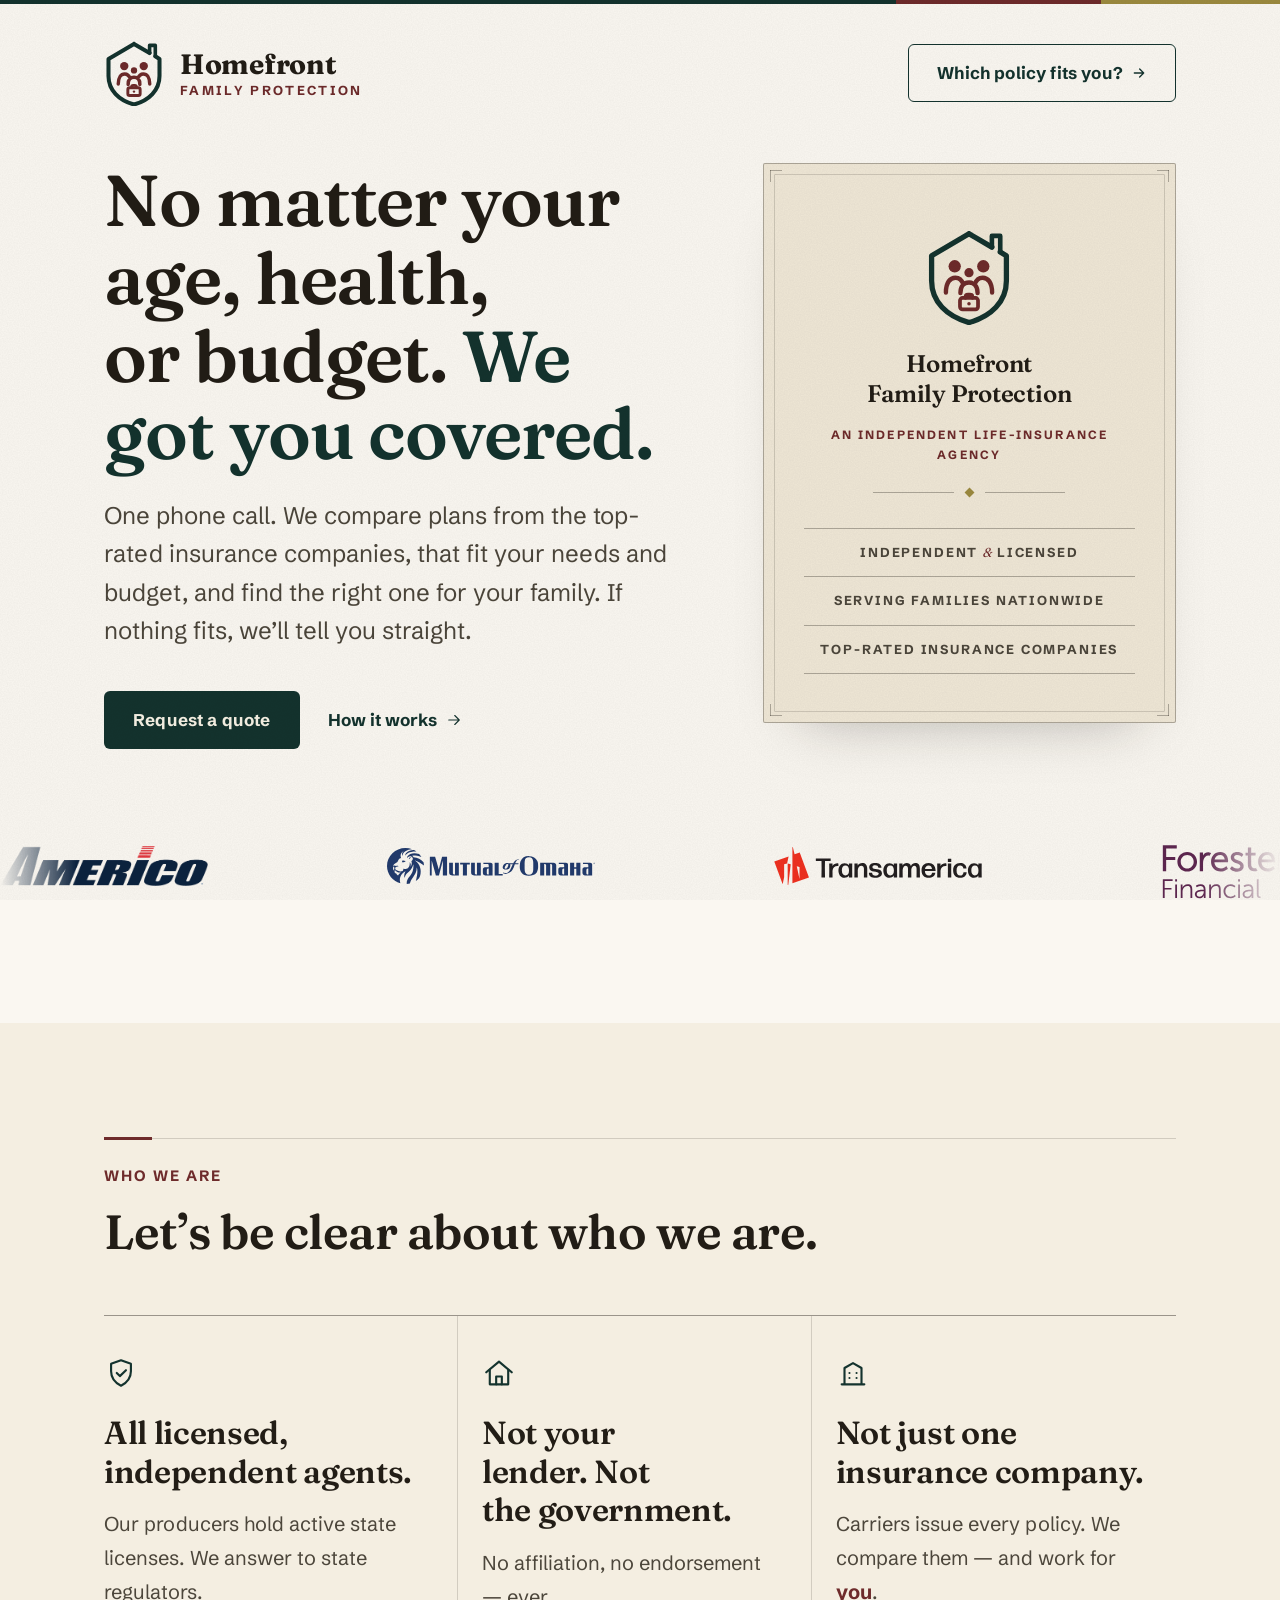
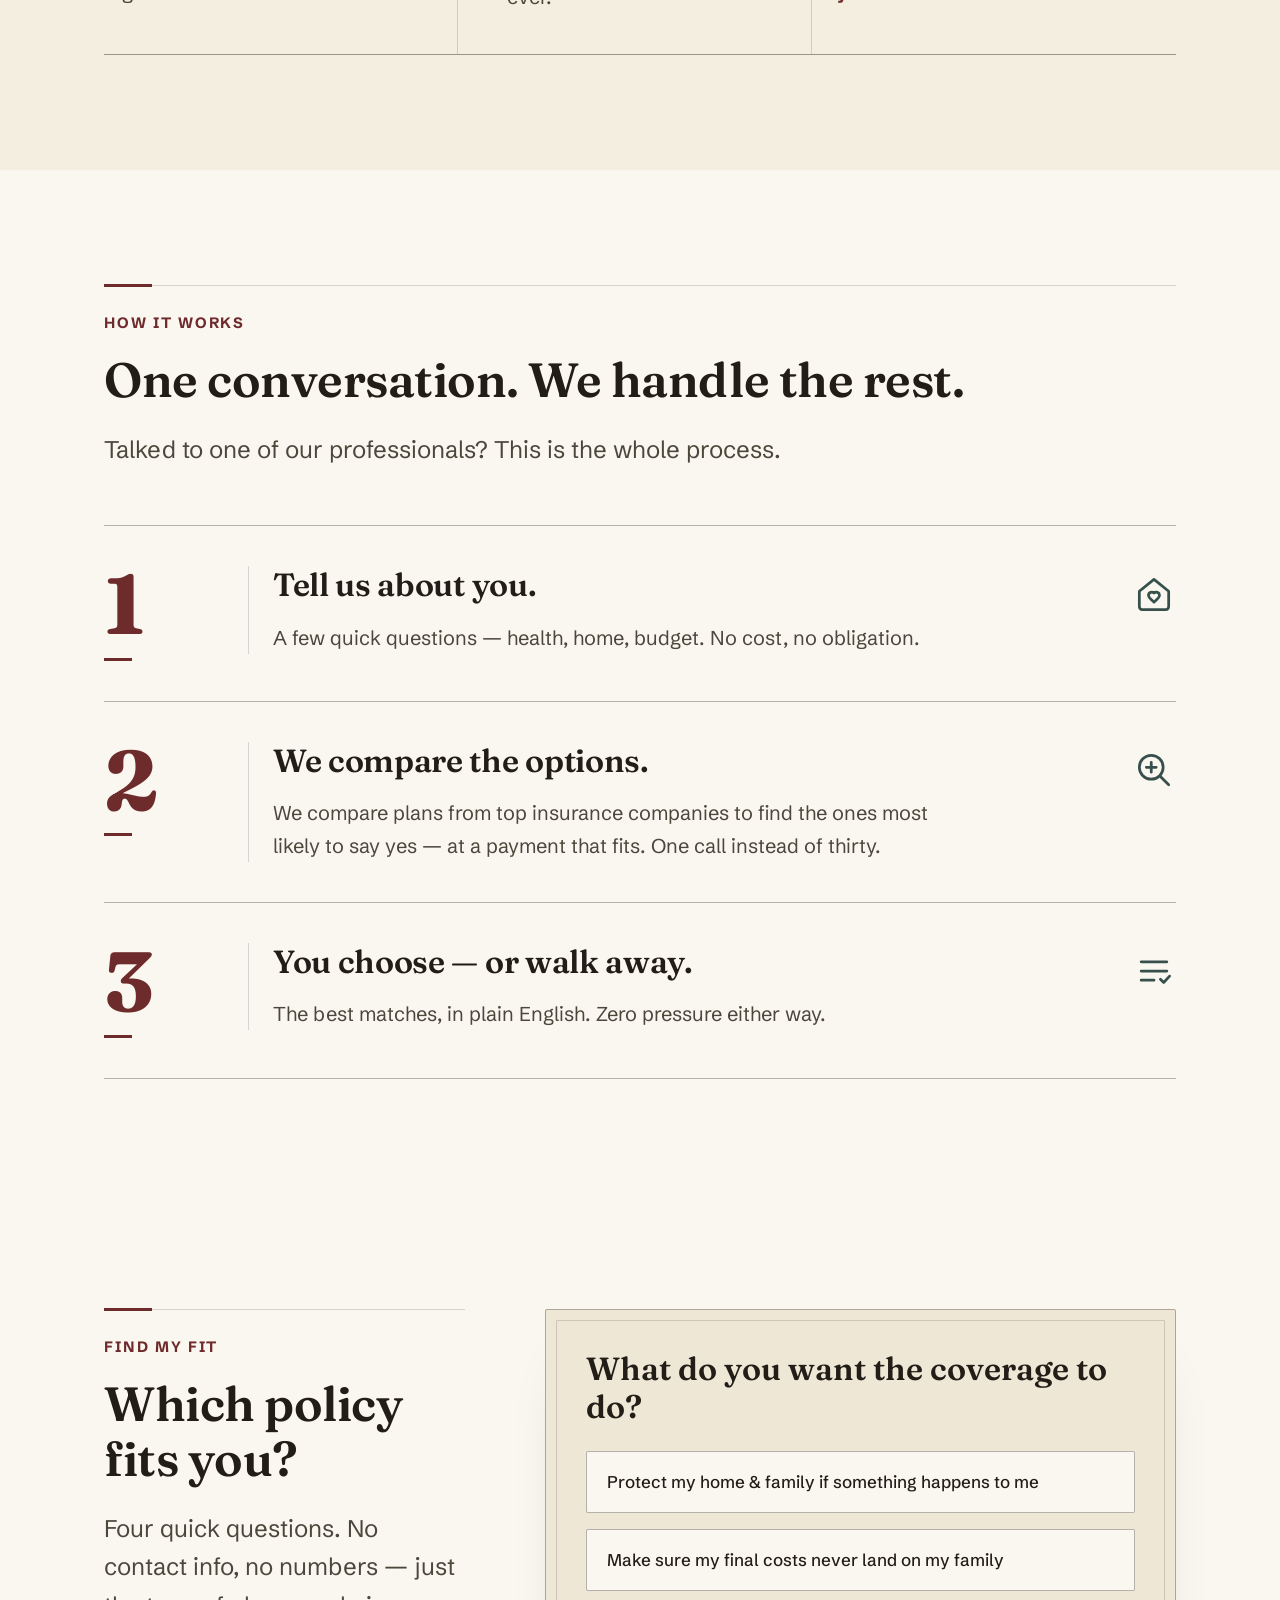
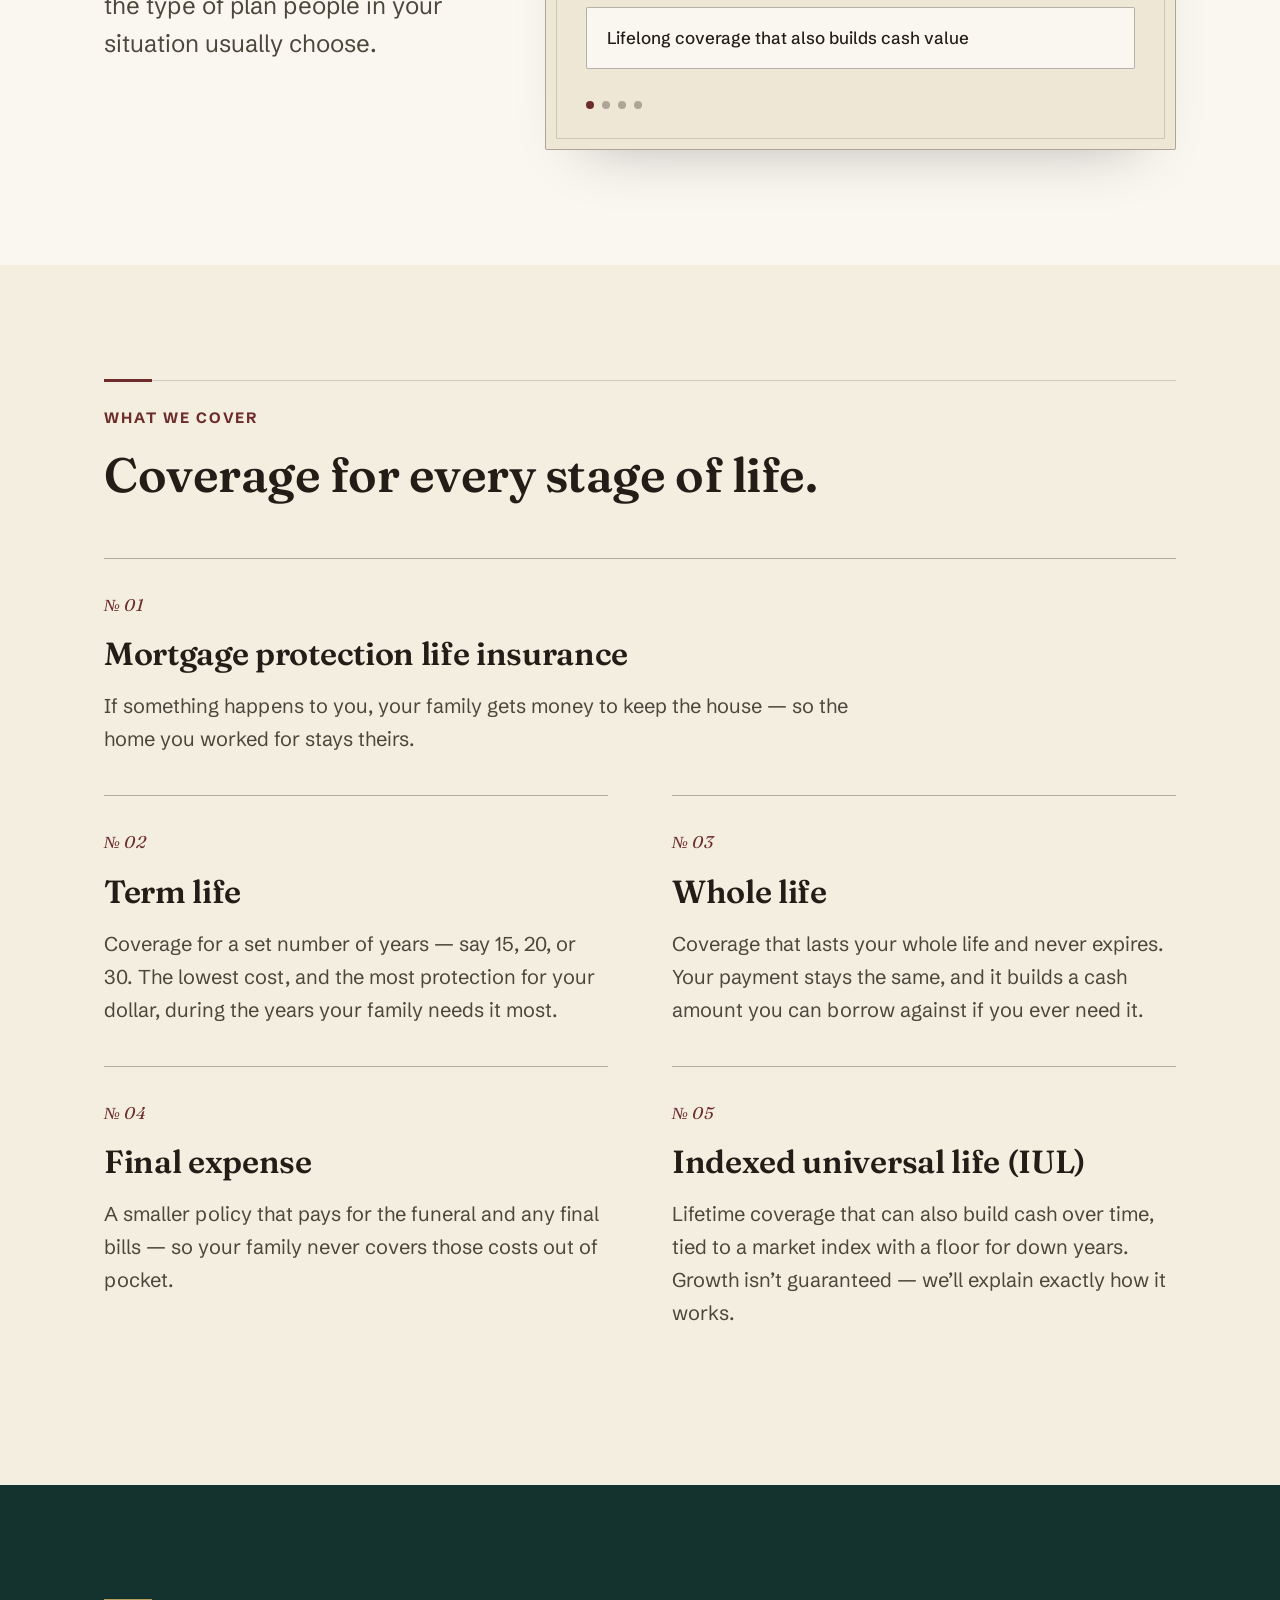
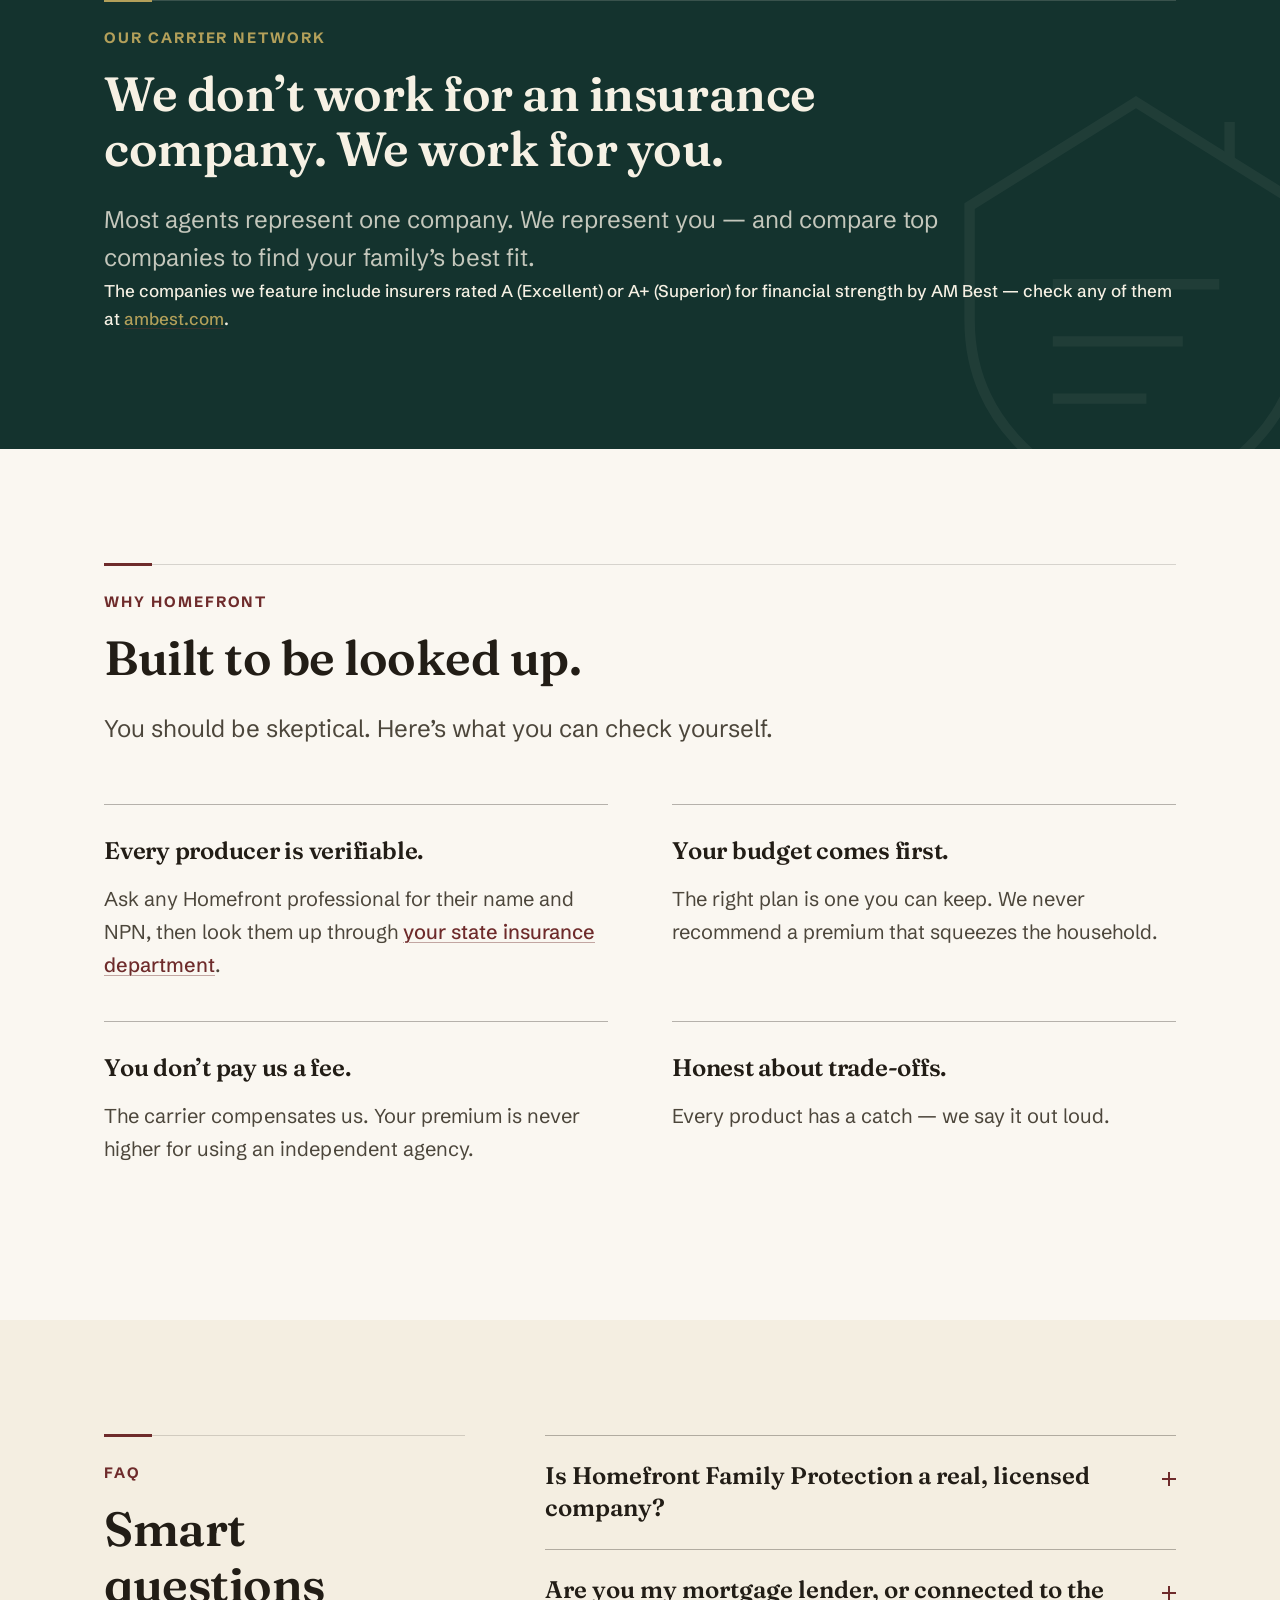
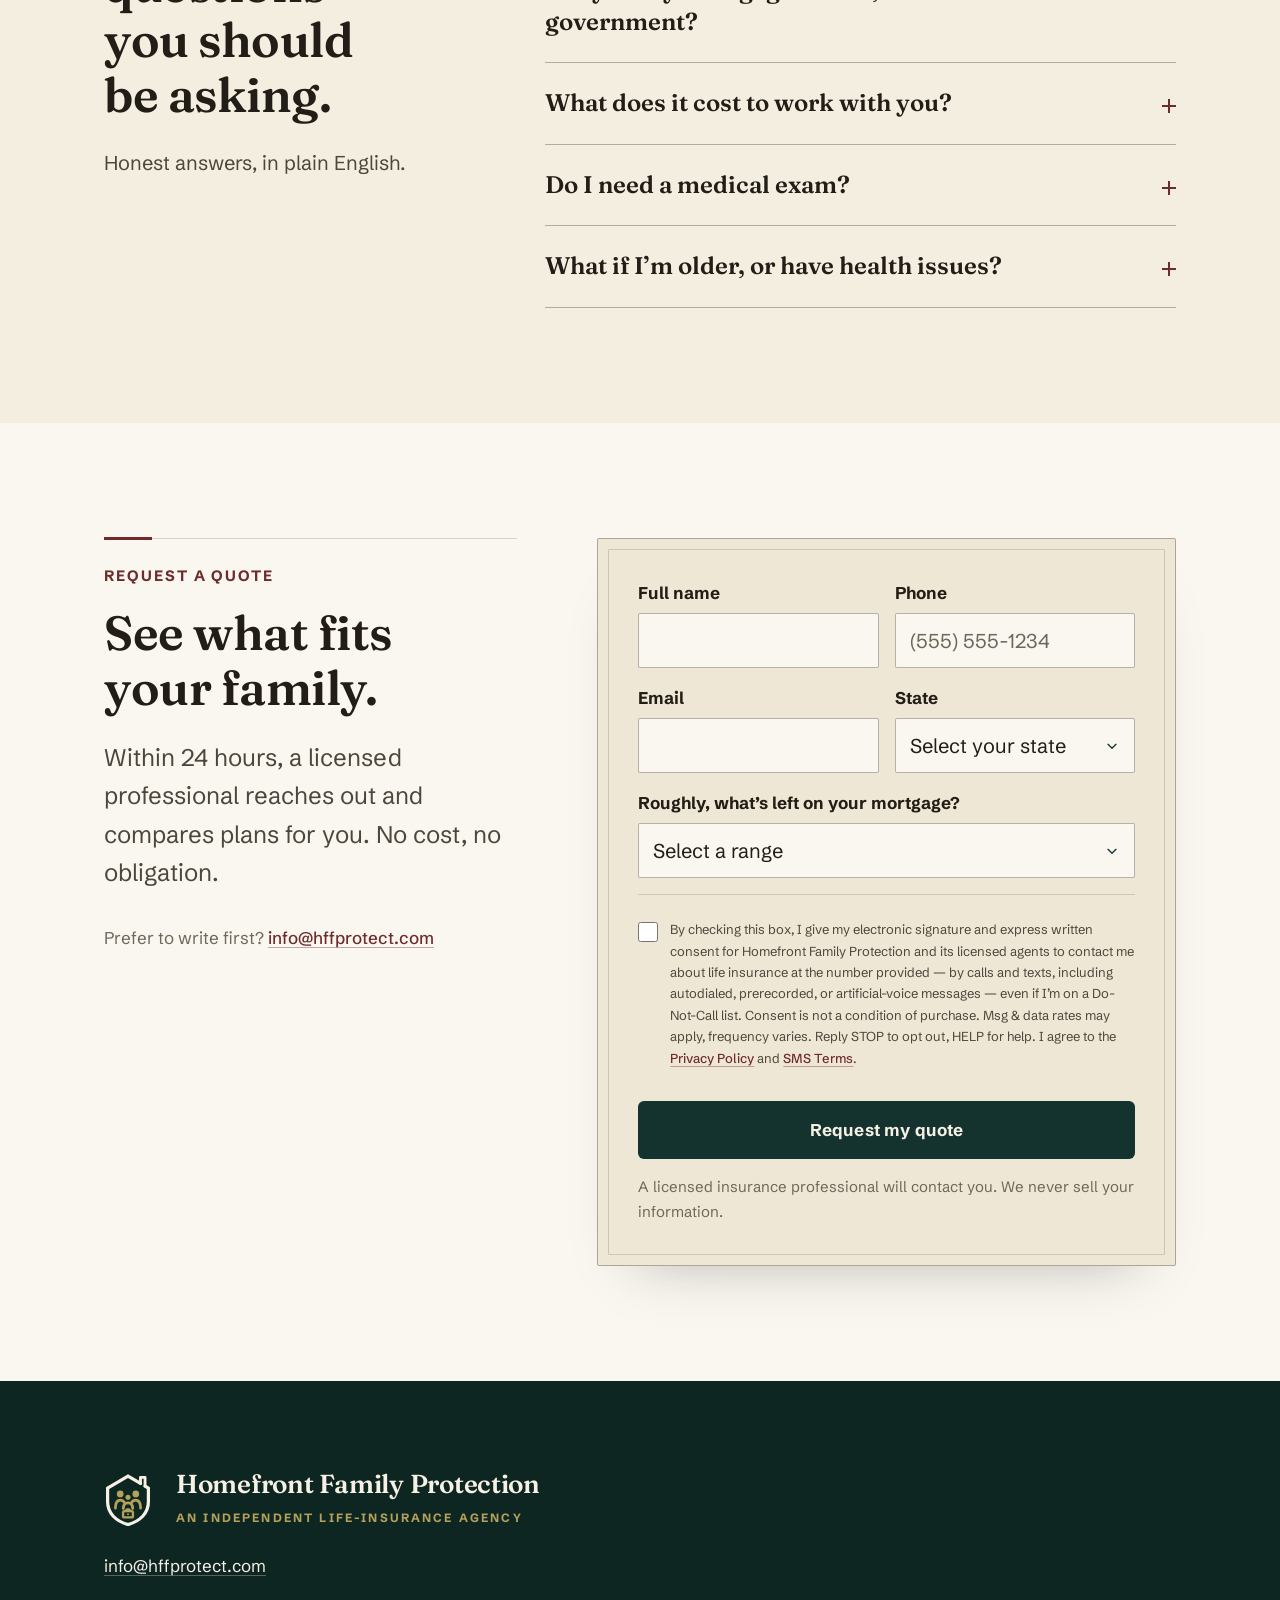
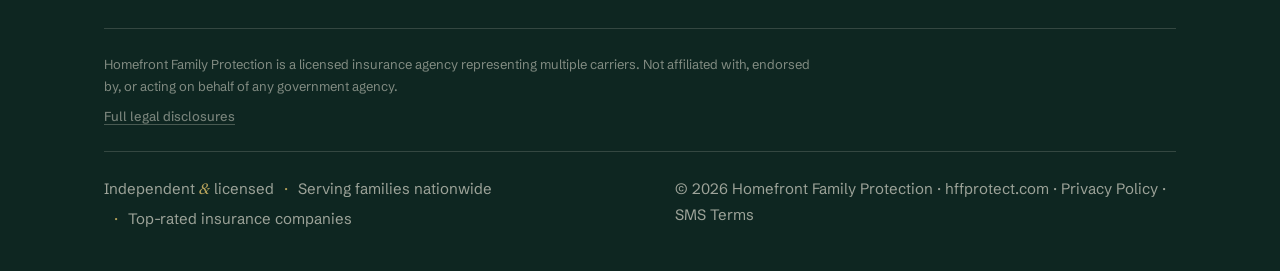
==== commit c790045b: "Copy: Not just one insurance company" ====
--- a/index.html
+++ b/index.html
@@ -146,7 +146,7 @@
           </li>
           <li class="clarity__item reveal">
             <svg class="clarity__icon" viewBox="0 0 24 24" fill="none" stroke="currentColor" stroke-width="1.5" stroke-linecap="round" stroke-linejoin="round" aria-hidden="true"><path d="M4 20h16M6 20V8.5l6-3.5 6 3.5V20"/><path d="M9.5 12h.01M14.5 12h.01M9.5 15.5h.01M14.5 15.5h.01"/></svg>
-            <h3>Brokers on your side — not an insurance&nbsp;company.</h3>
+            <h3>Not just one insurance&nbsp;company.</h3>
             <p>Carriers issue every policy. We compare them — and work for <em>you</em>.</p>
           </li>
         </ul>
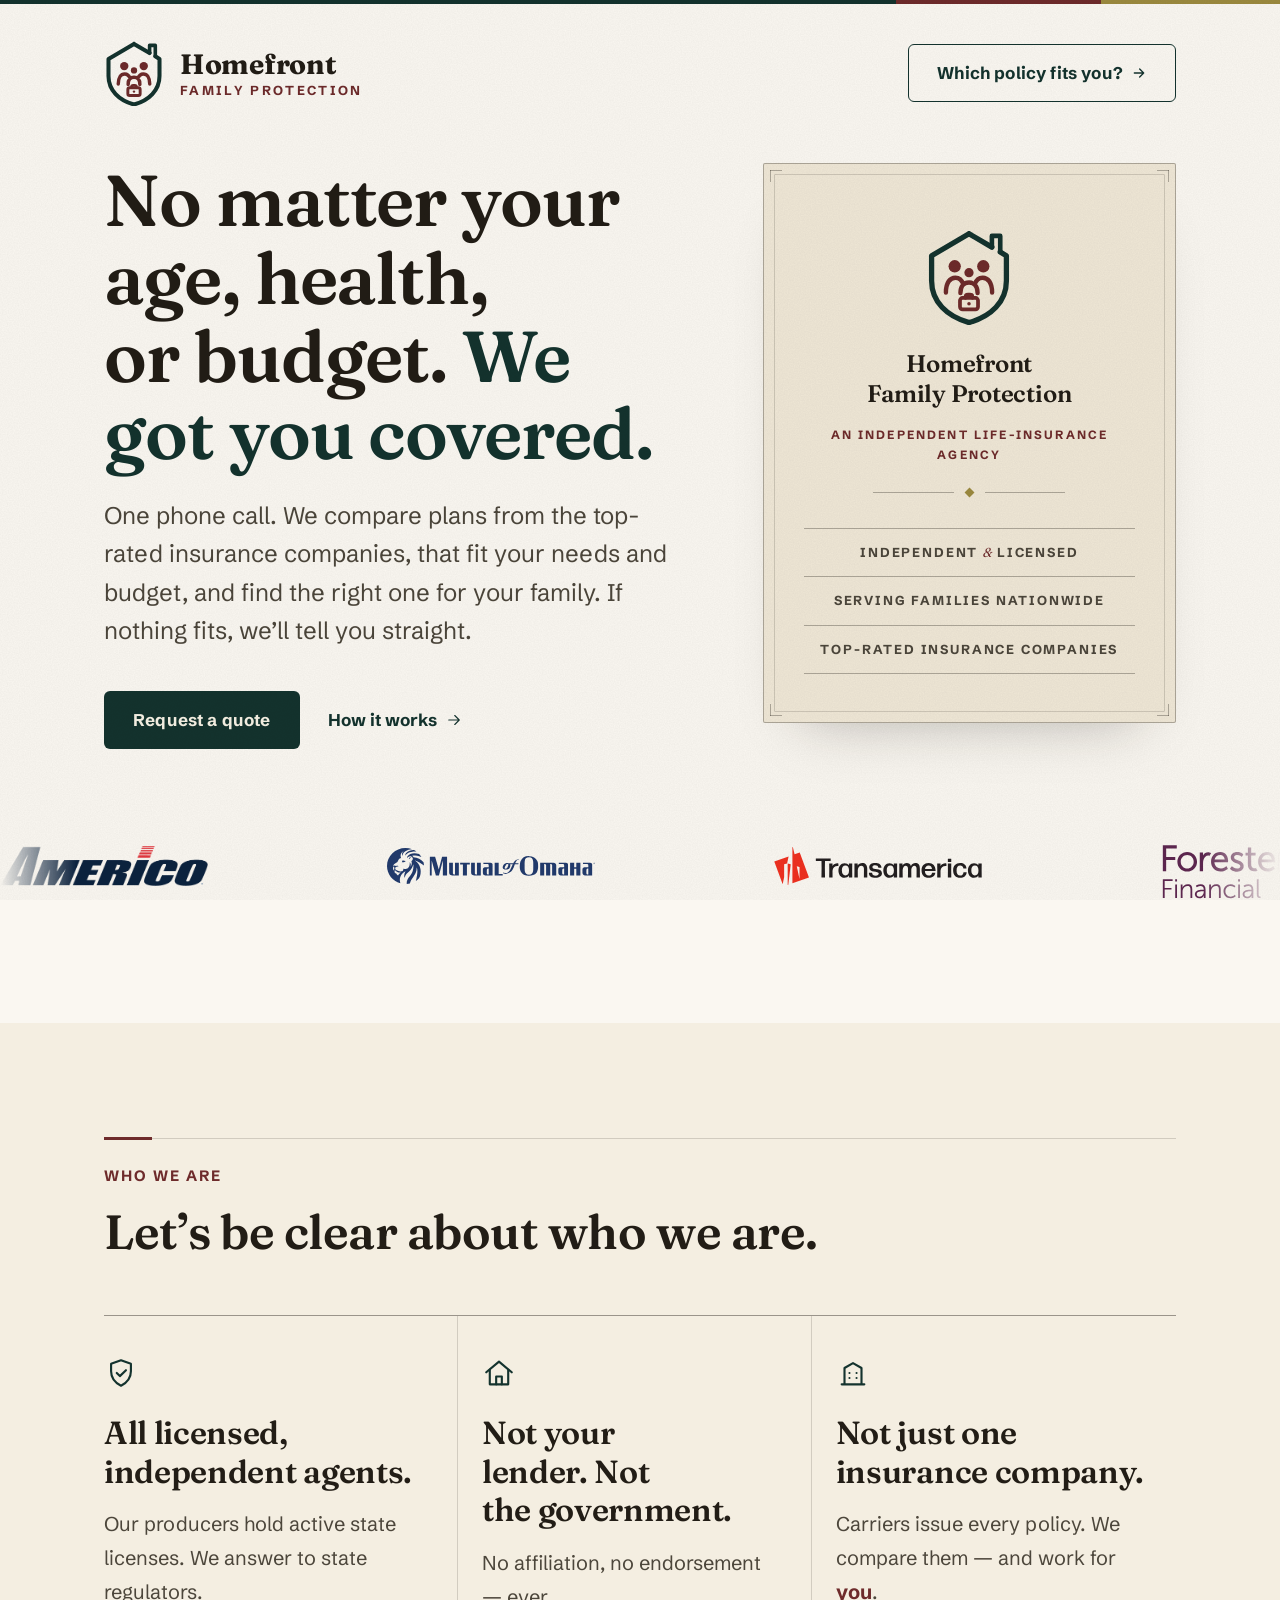
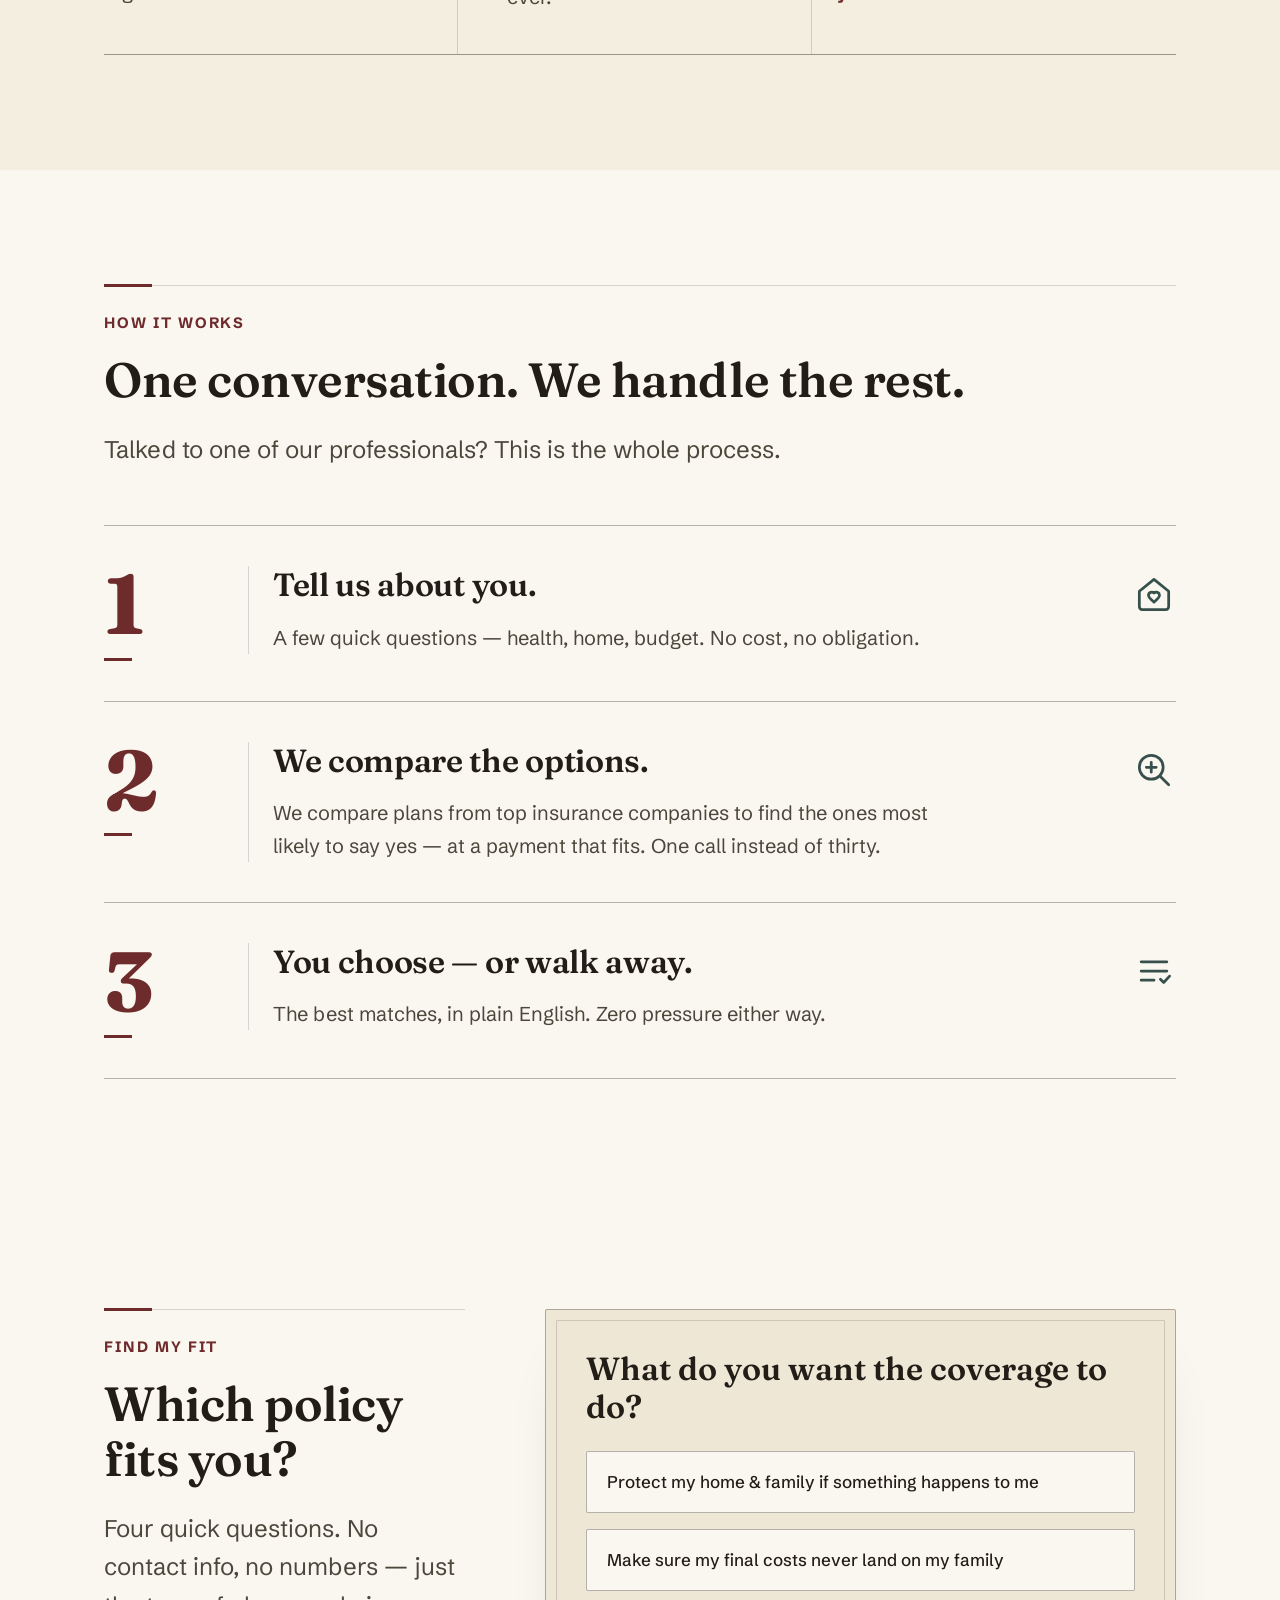
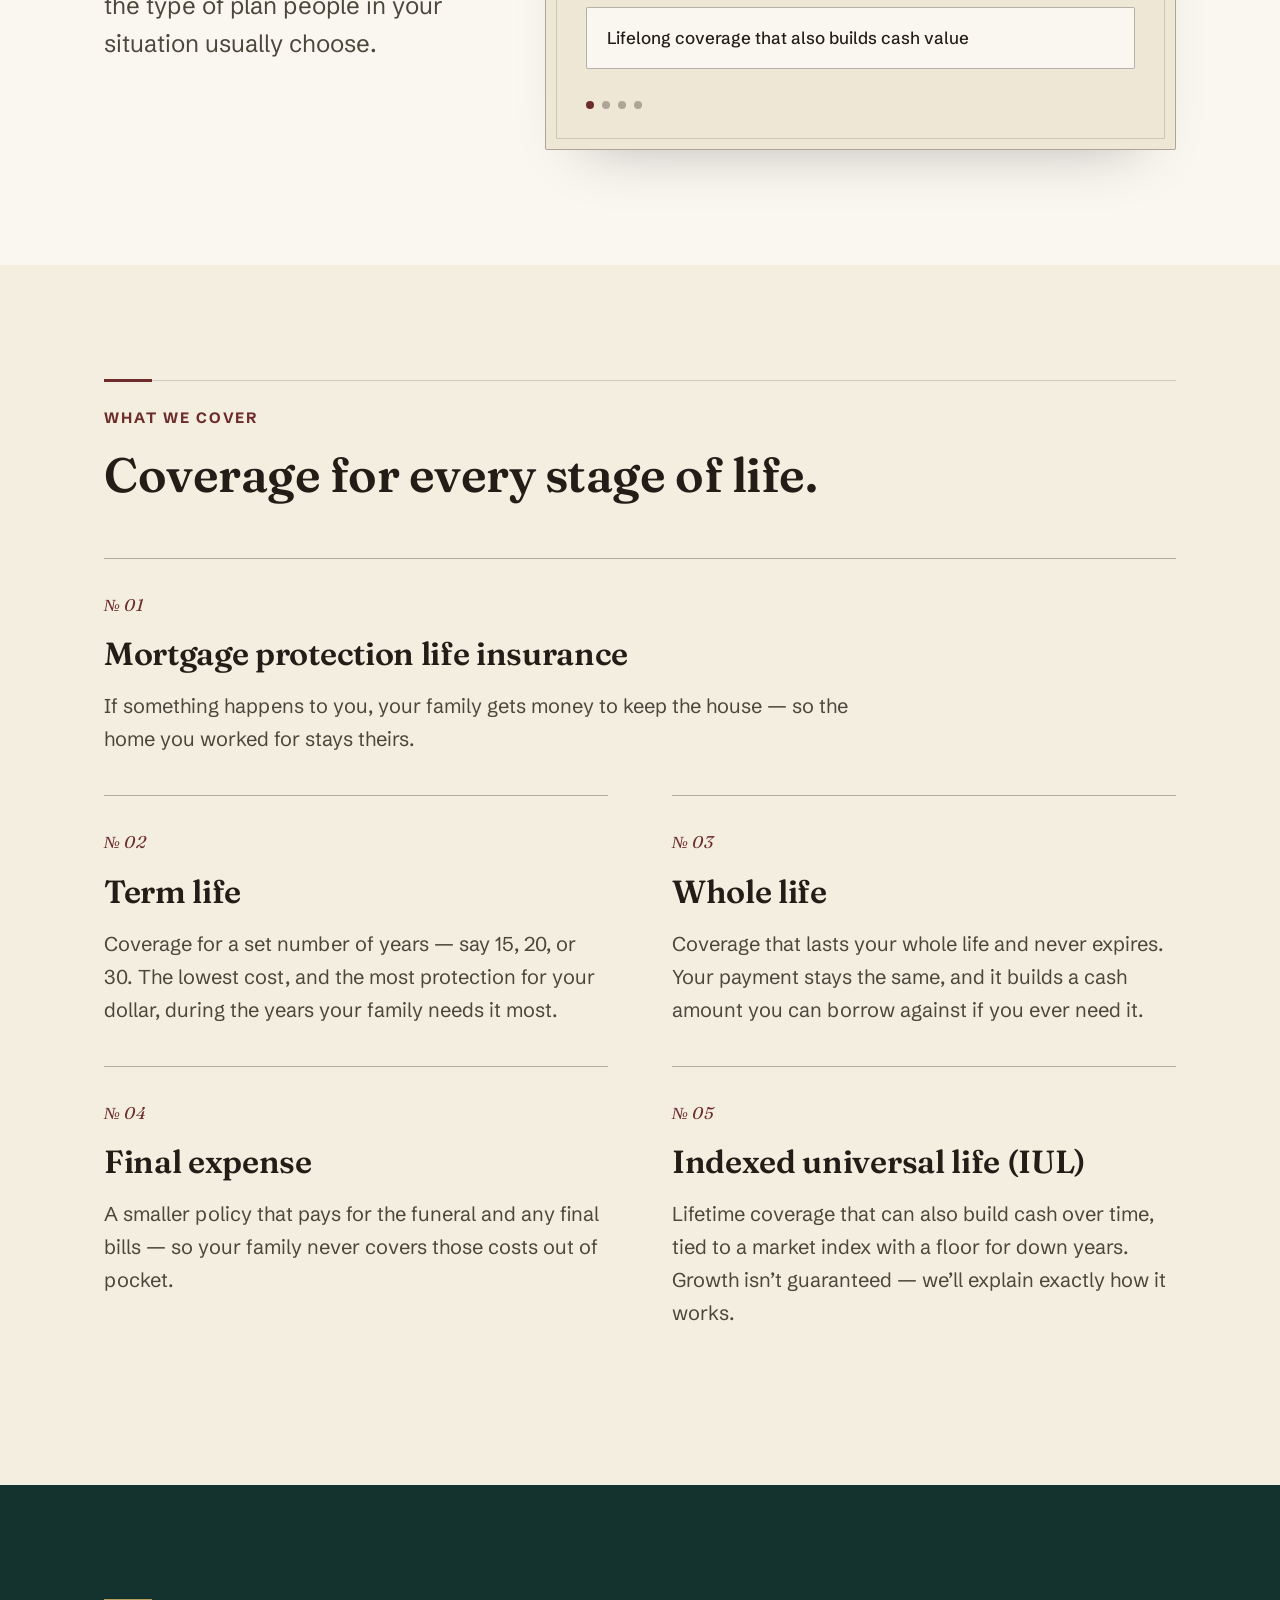
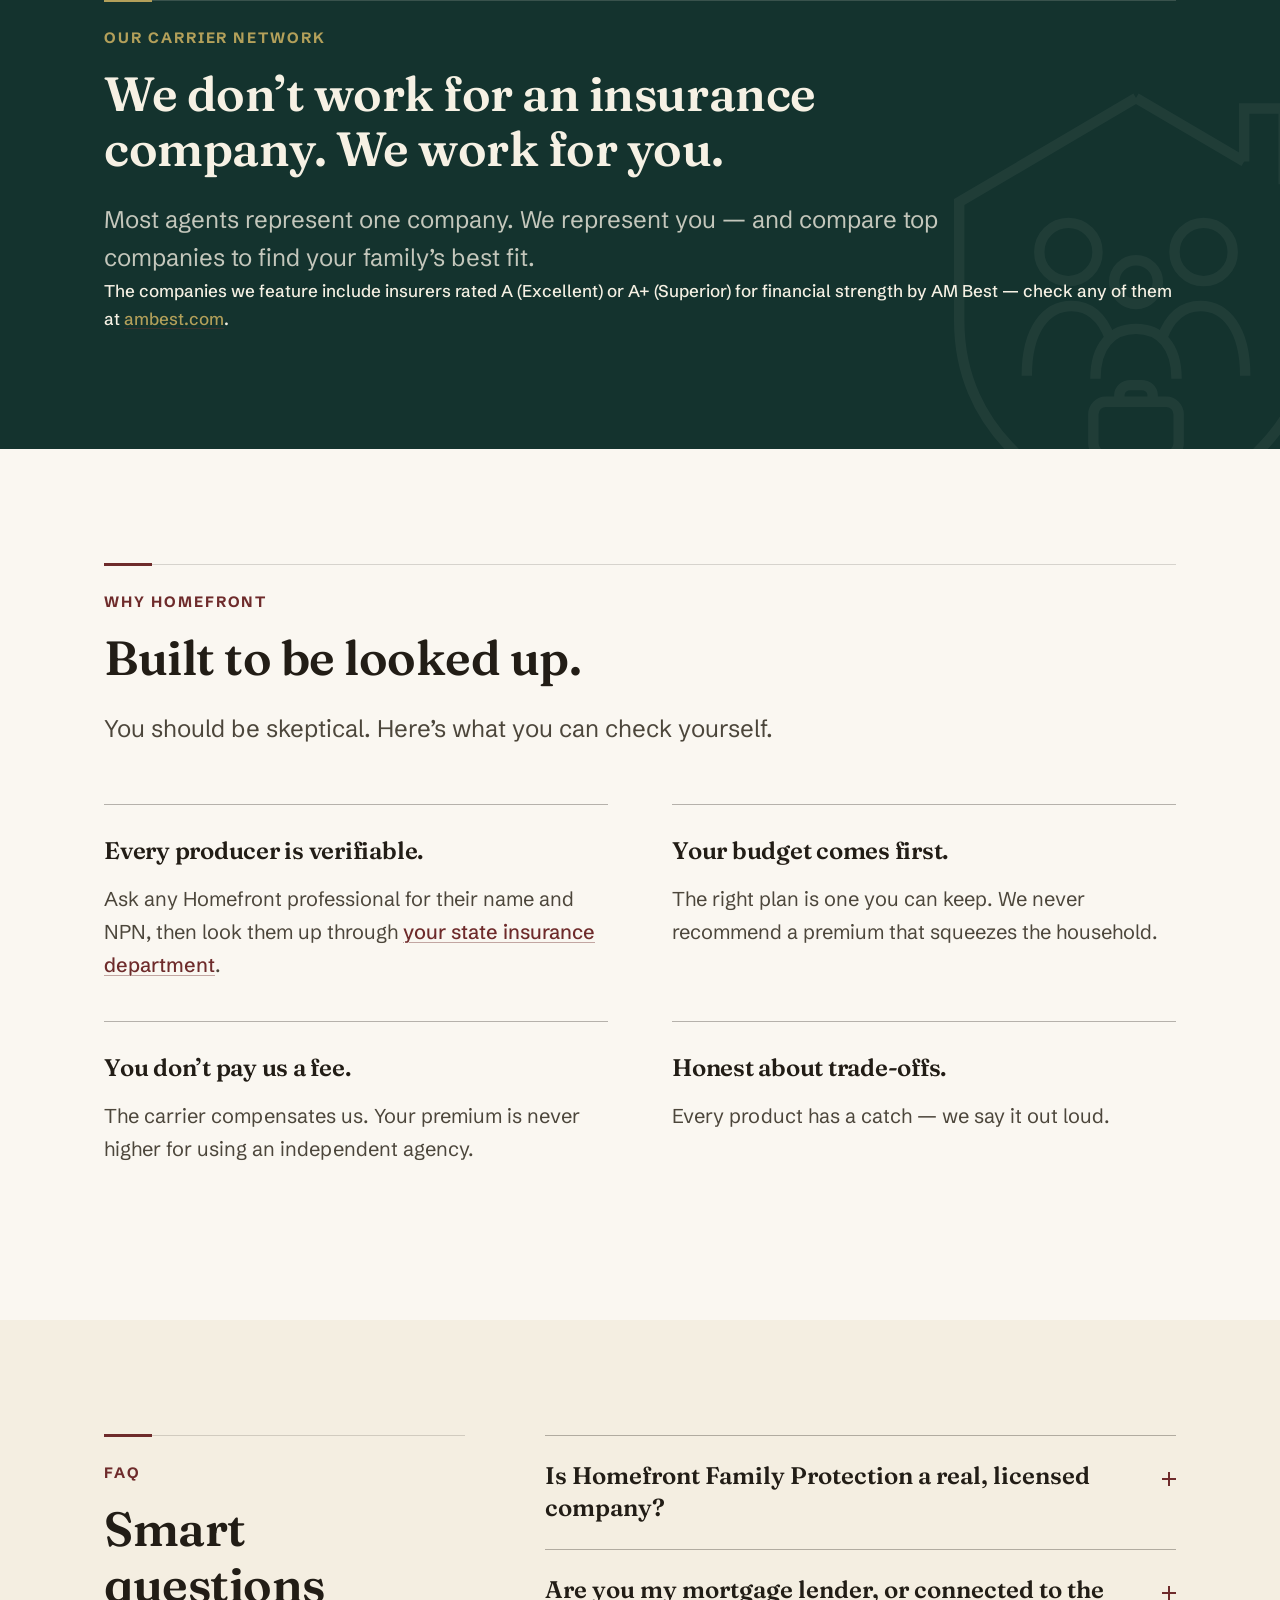
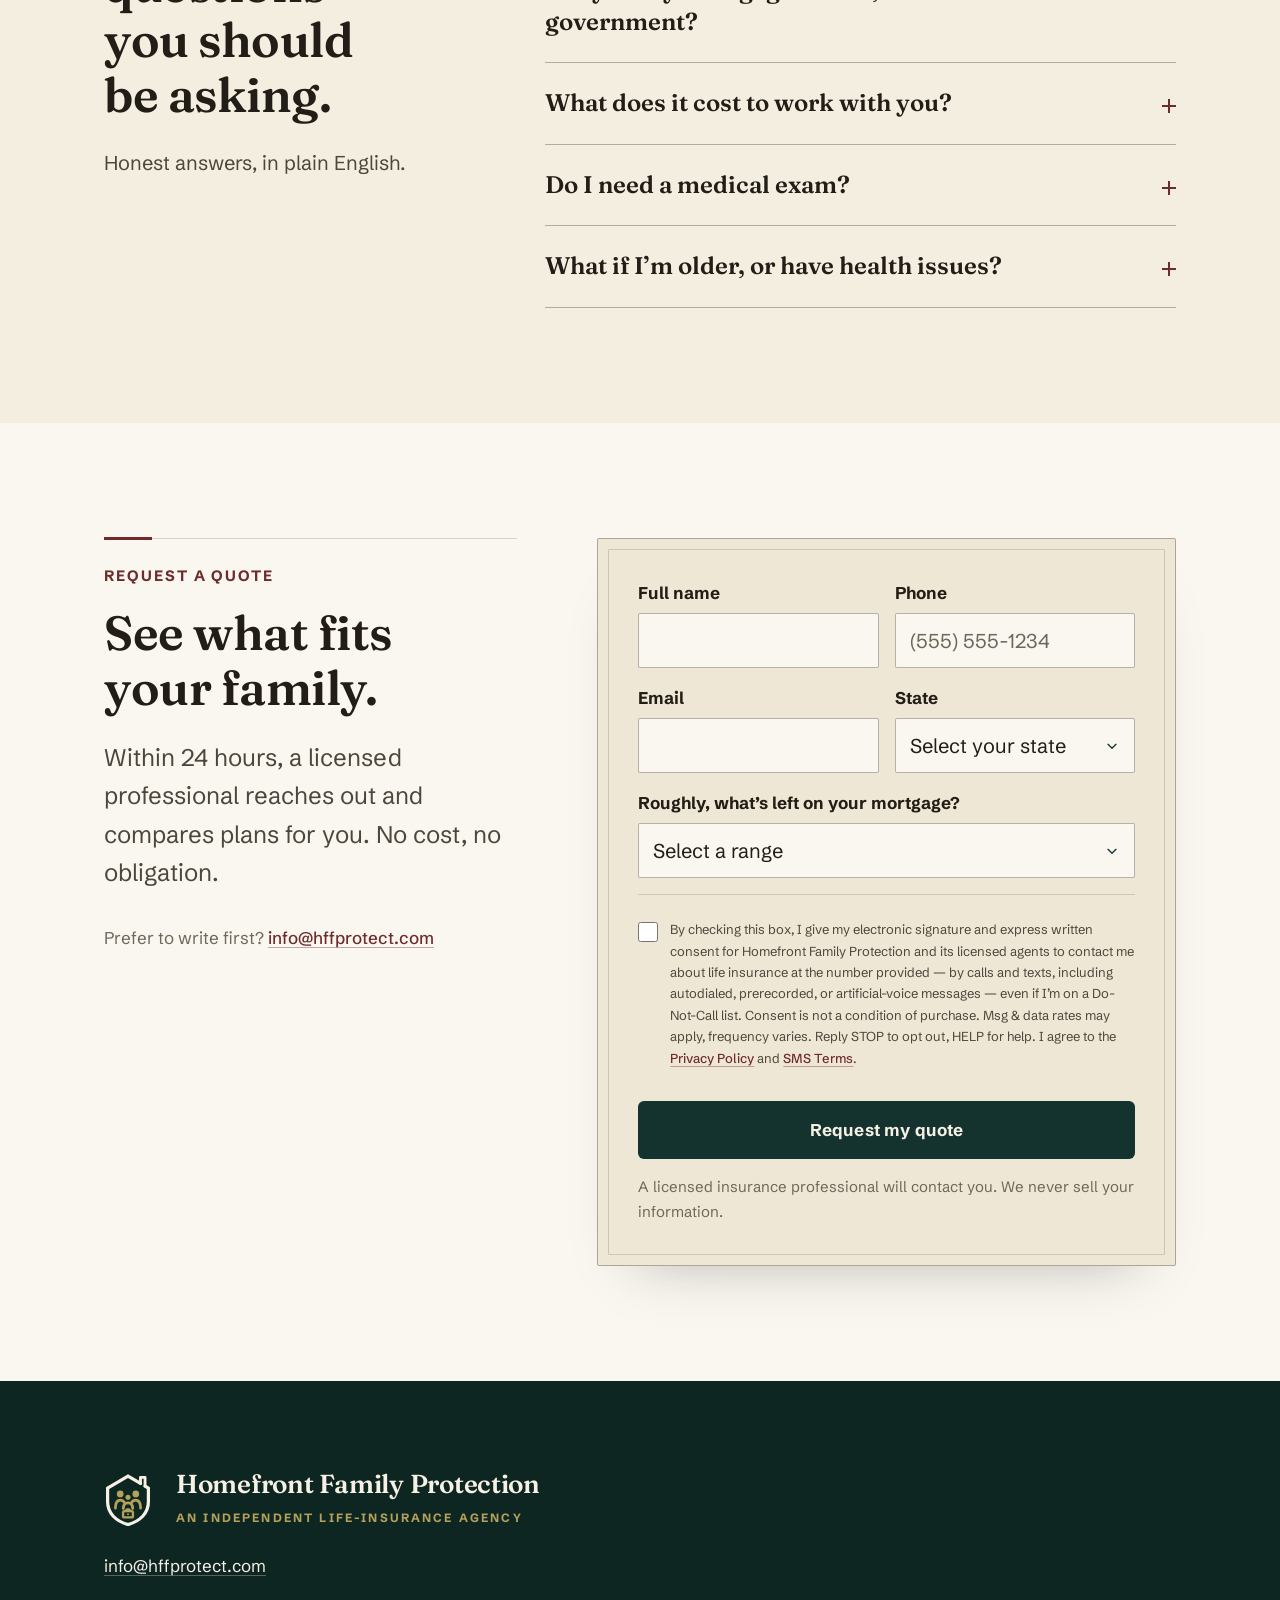
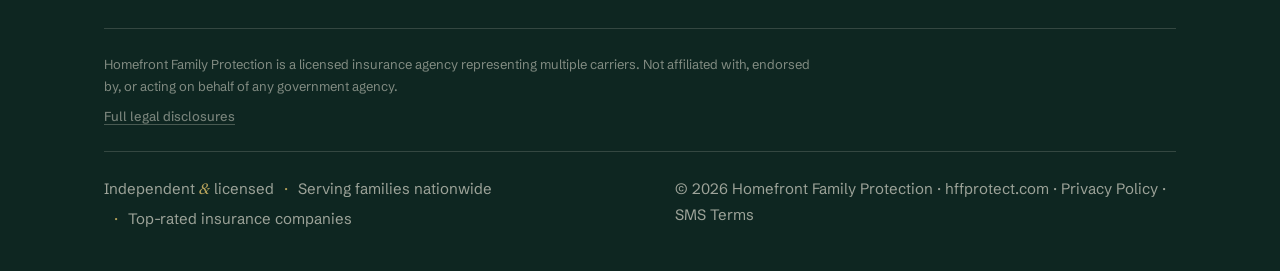
==== commit 733c4c4b: "Update watermark + sms-terms marks to family logo" ====
--- a/index.html
+++ b/index.html
@@ -294,9 +294,14 @@
     <!-- ============ CARRIERS (dark statement band) ============ -->
     <section class="band on-dark" id="carriers" aria-labelledby="carriers-title">
       <svg class="band__watermark" viewBox="0 0 40 44" fill="none" aria-hidden="true">
-        <path d="M20 3 L36 13 V24 C36 33 29.5 39.5 20 42 C10.5 39.5 4 33 4 24 V13 Z" stroke="currentColor" stroke-width="1"/>
-        <path d="M29 8.7 V4.9" stroke="currentColor" stroke-width="1"/>
-        <path d="M12 20.5 H28 M12 26 H24.5 M12 31.5 H21" stroke="currentColor" stroke-width="1"/>
+        <path d="M20 2.6 L30.4 8.7 M34.2 10.9 L37 12.6 V24 C37 33.6 30 40.2 20 43 C10 40.2 3 33.6 3 24 V12.6 L20 2.6" stroke="currentColor" stroke-width="1"/>
+        <path d="M30.4 8.7 V3.6 H34.2 V10.9" stroke="currentColor" stroke-width="1"/>
+        <circle cx="13.5" cy="17.4" r="2.8" stroke="currentColor" stroke-width="1"/>
+        <circle cx="26.5" cy="17.4" r="2.8" stroke="currentColor" stroke-width="1"/>
+        <circle cx="20" cy="20.3" r="2.1" stroke="currentColor" stroke-width="1"/>
+        <path d="M9.5 29.3 C9.5 24.8 11.4 22.6 13.8 22.6 C15.6 22.6 16.8 23.8 17.5 25.7 M30.5 29.3 C30.5 24.8 28.6 22.6 26.2 22.6 C24.4 22.6 23.2 23.8 22.5 25.7 M16.1 29.6 C16.1 26.4 17.7 24.8 20 24.8 C22.3 24.8 23.9 26.4 23.9 29.6" stroke="currentColor" stroke-width="1"/>
+        <path d="M18.4 31.8 V31.2 C18.4 30.6 18.9 30.2 19.5 30.2 H20.5 C21.1 30.2 21.6 30.6 21.6 31.2 V31.8" stroke="currentColor" stroke-width="1"/>
+        <rect x="15.9" y="31.8" width="8.2" height="5.2" rx="1.2" stroke="currentColor" stroke-width="1"/>
       </svg>
       <div class="container band__content">
         <div class="rule-accent" aria-hidden="true"></div>
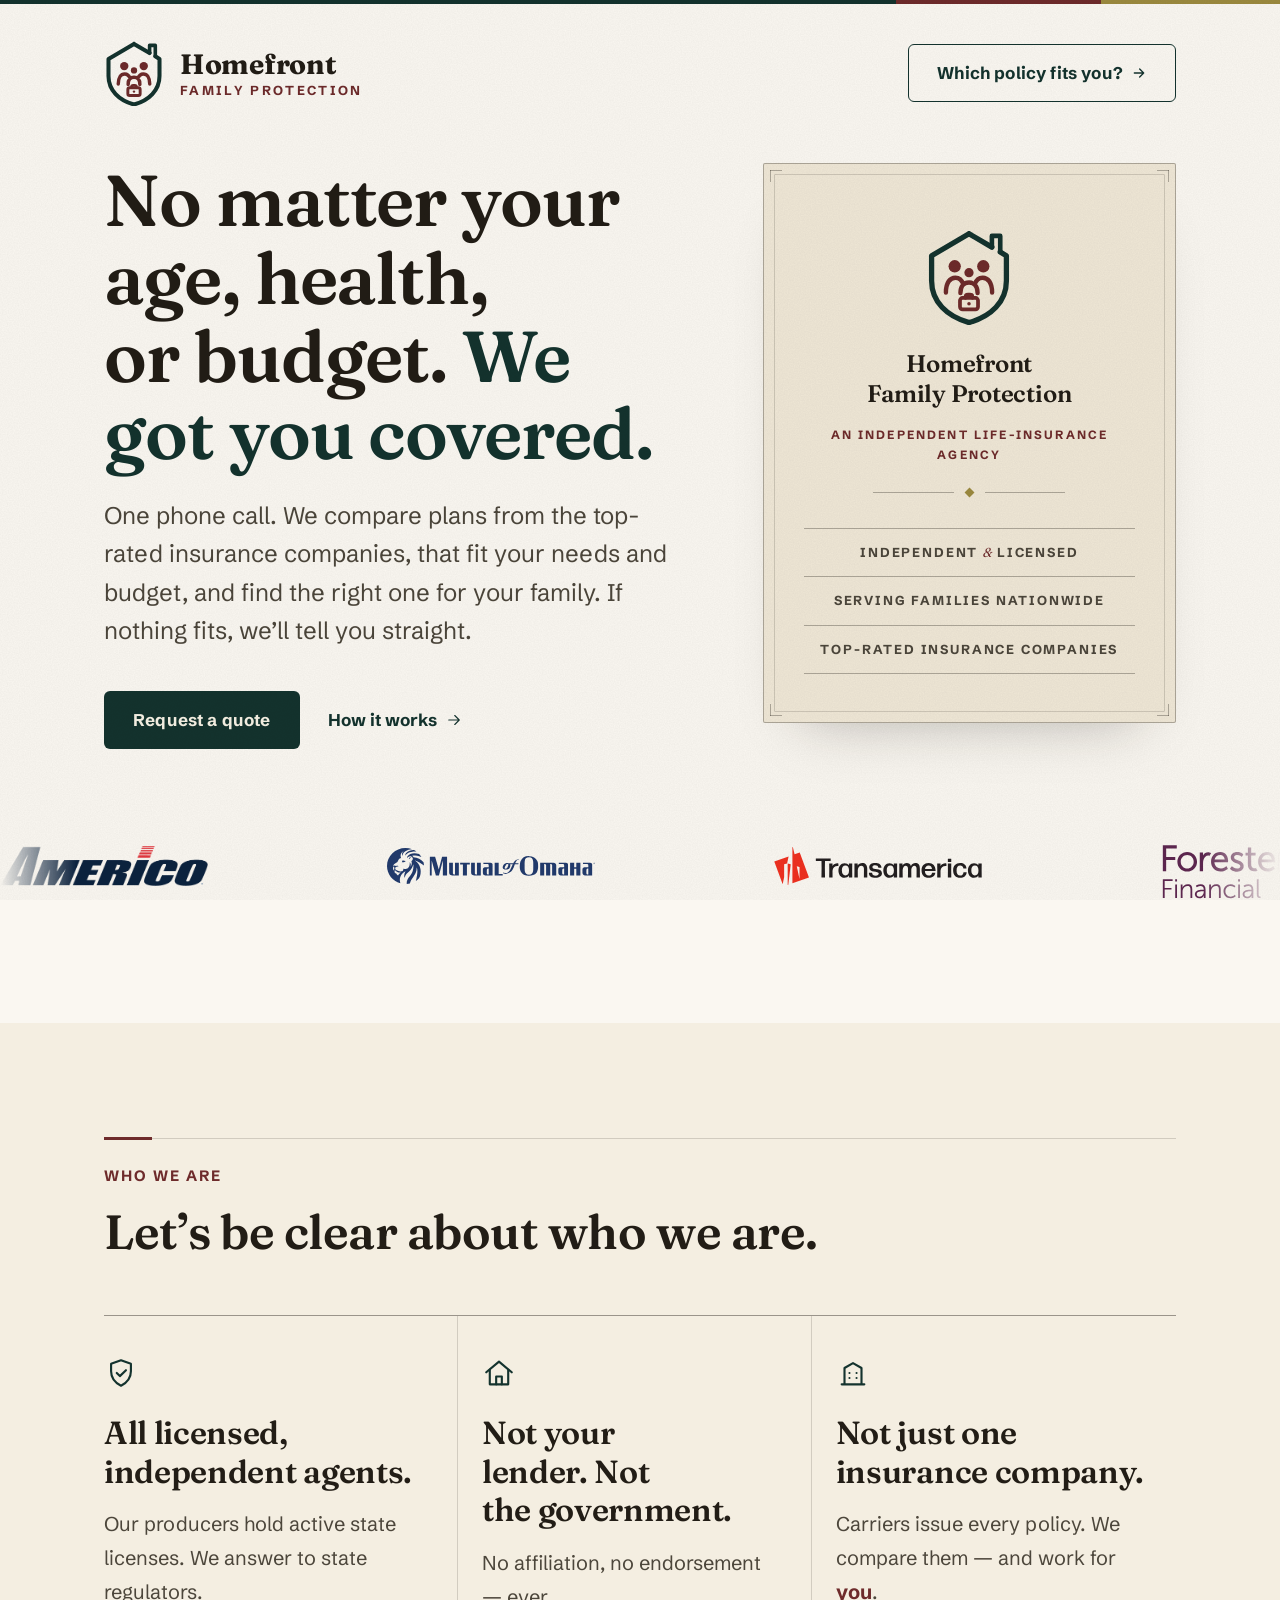
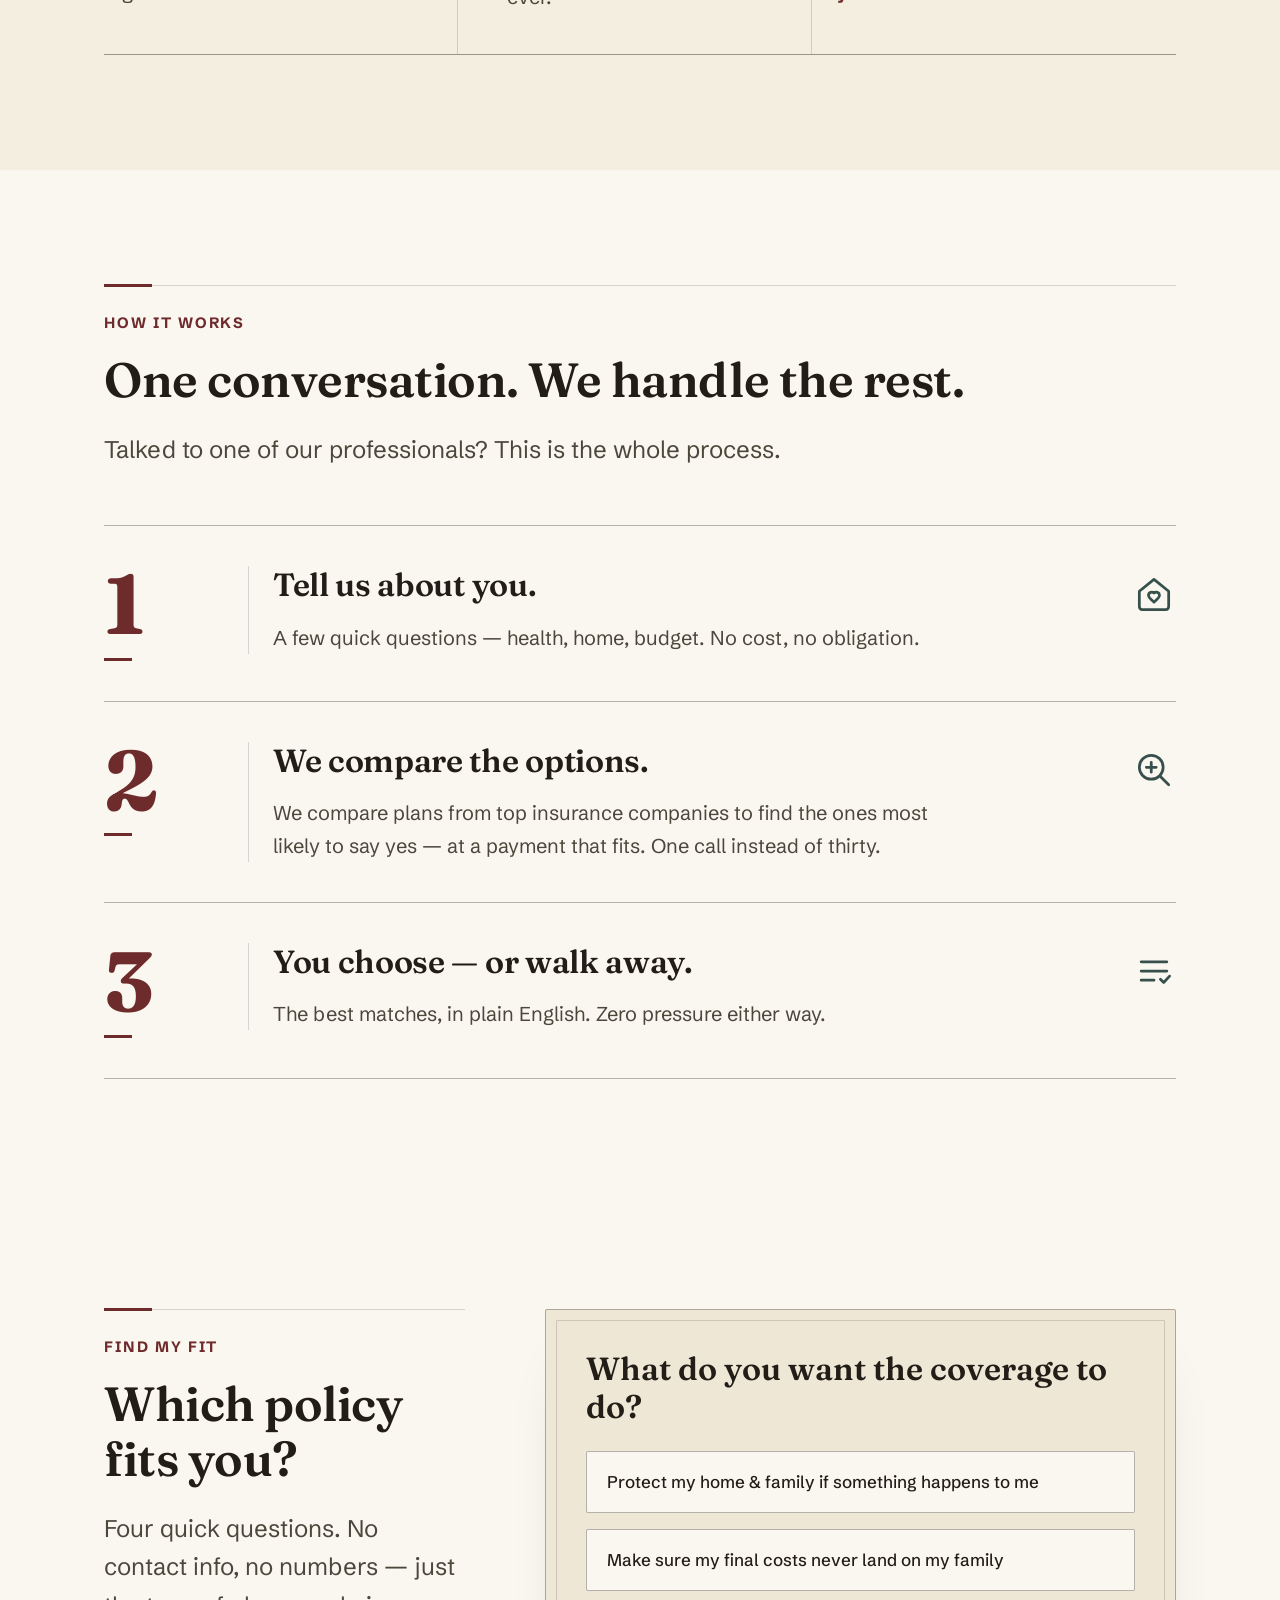
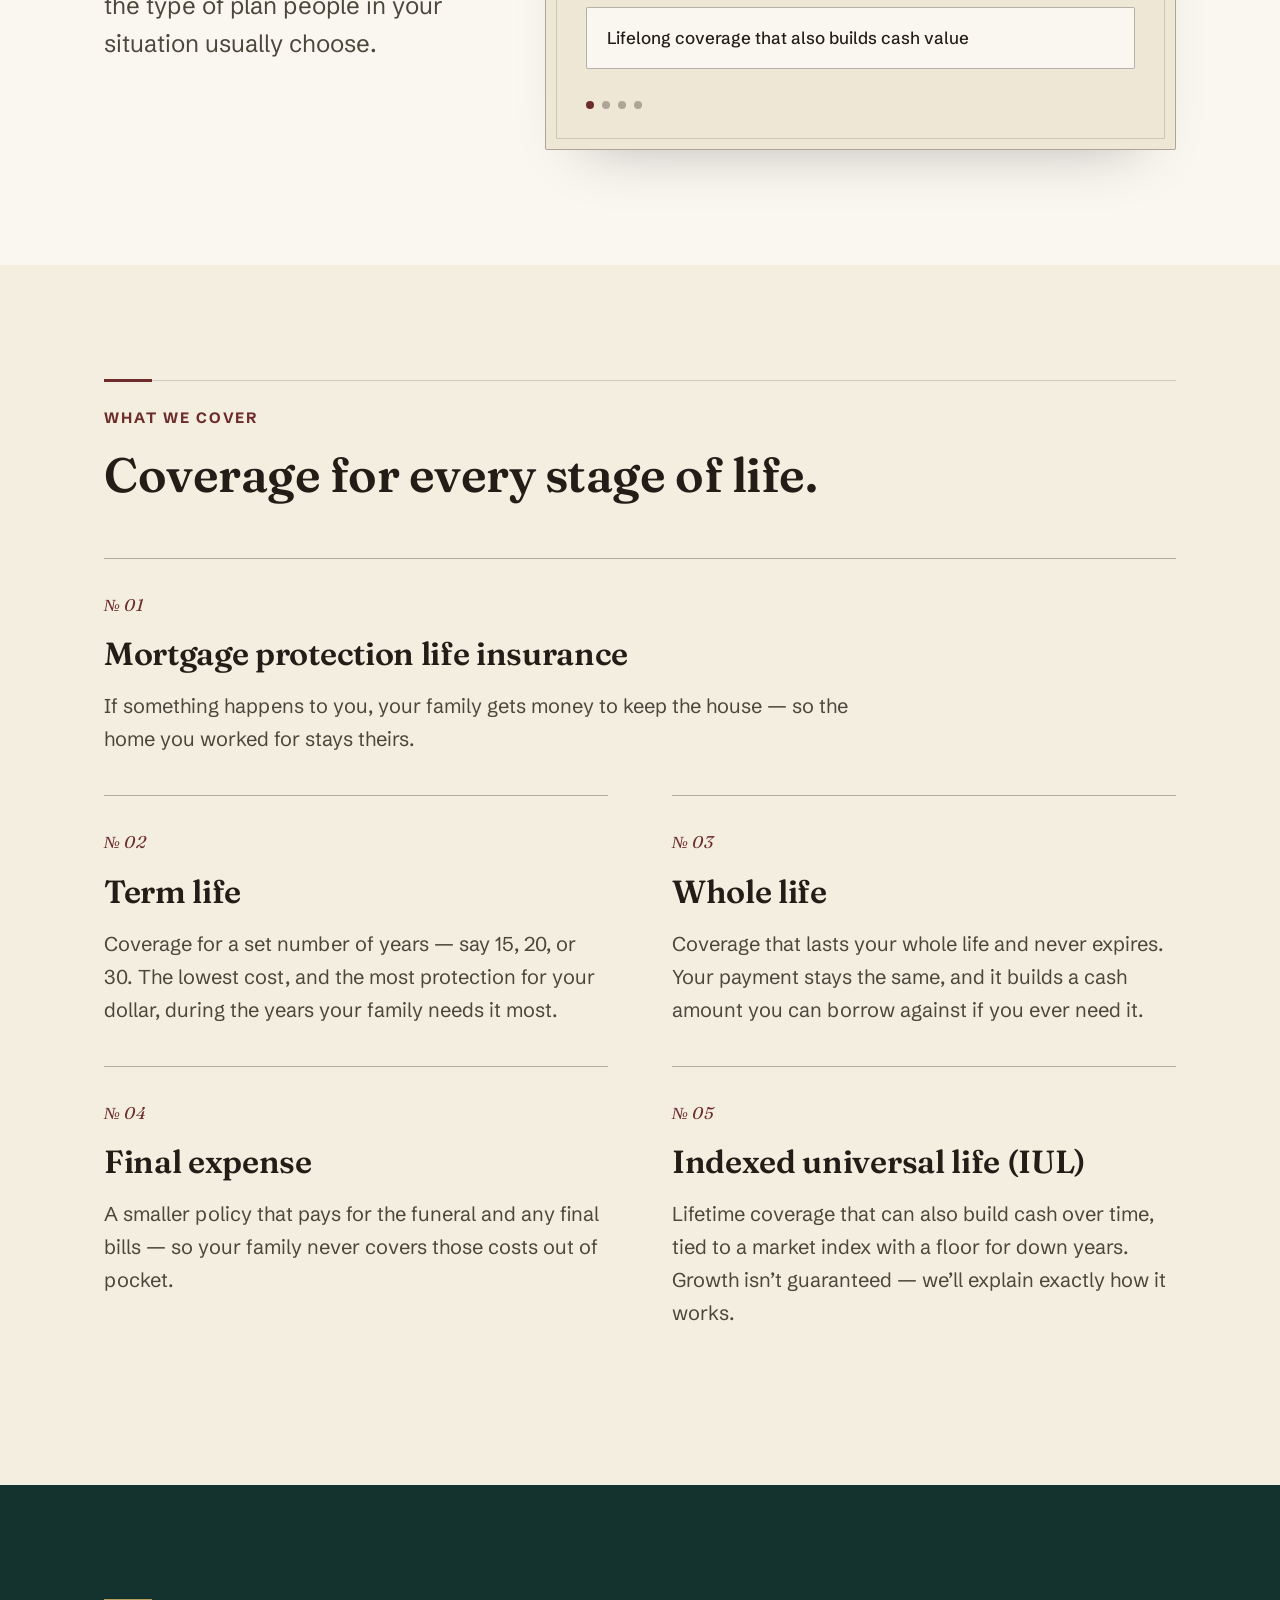
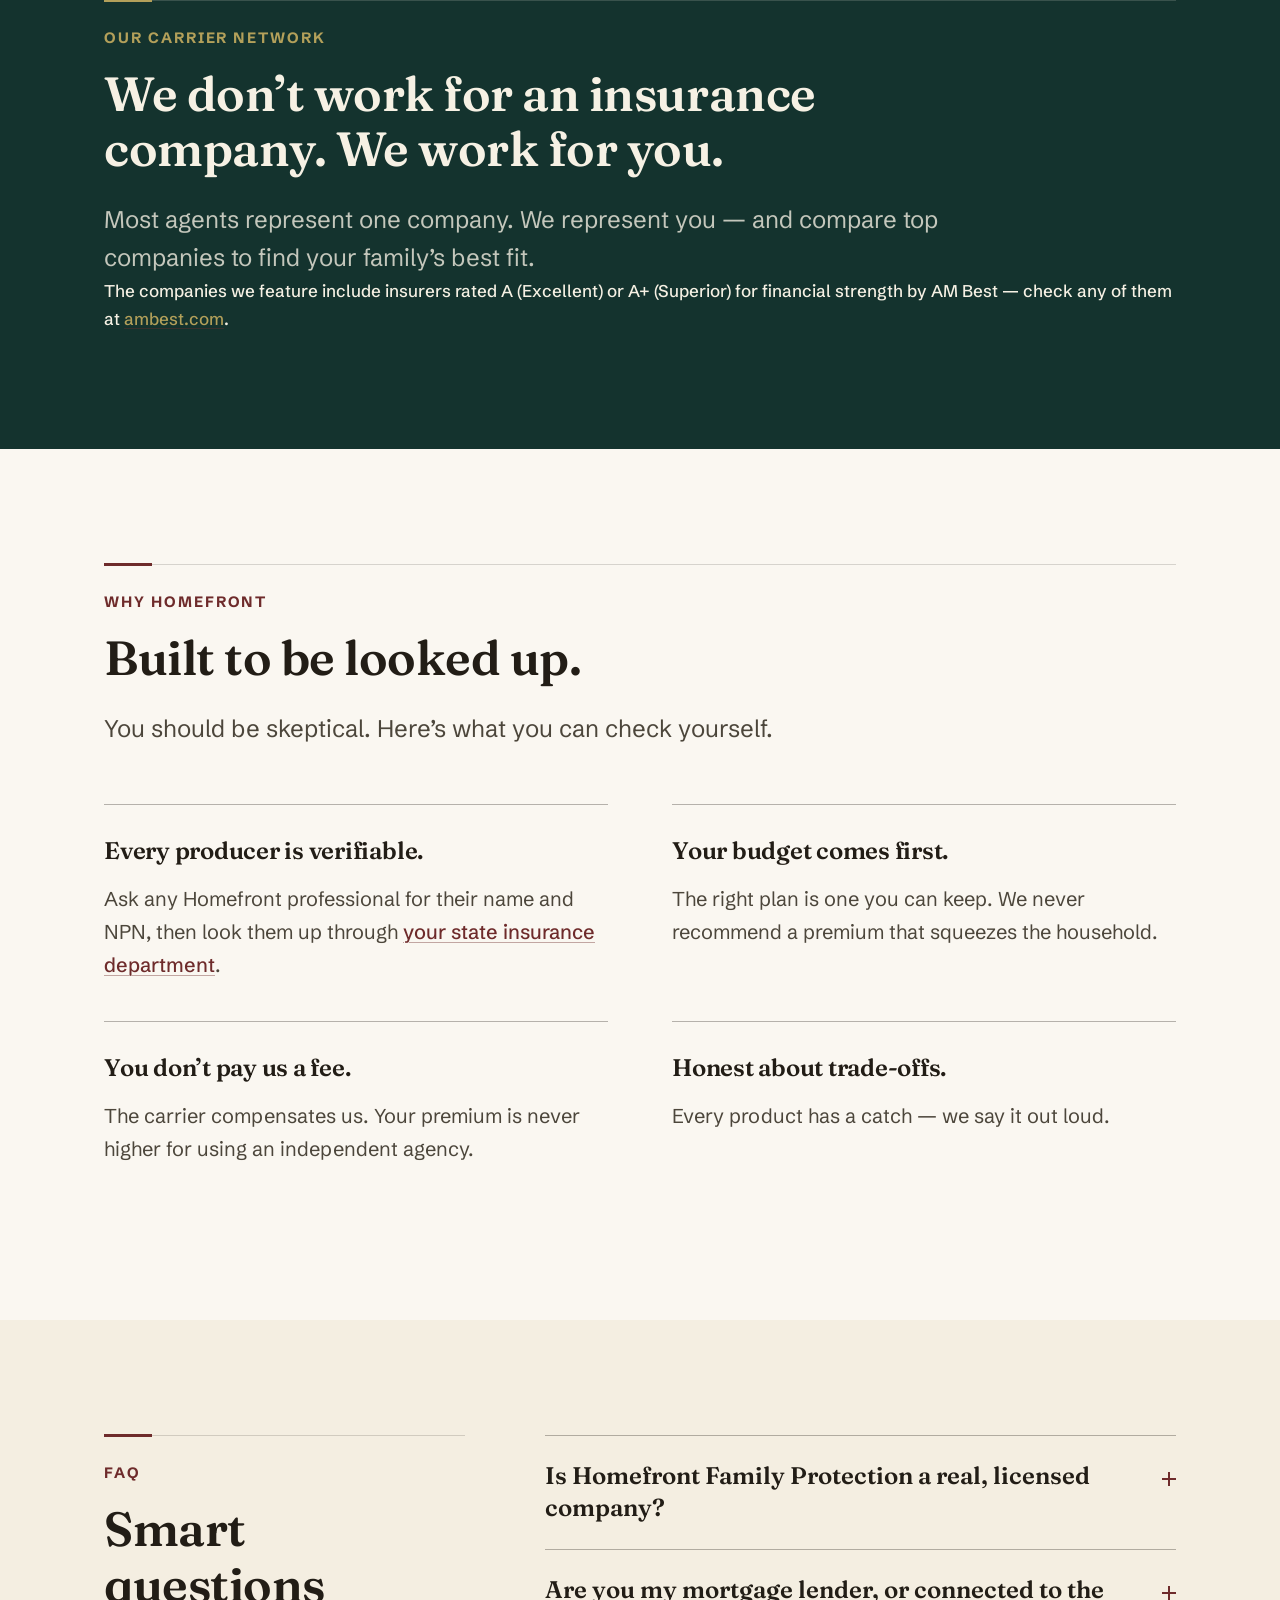
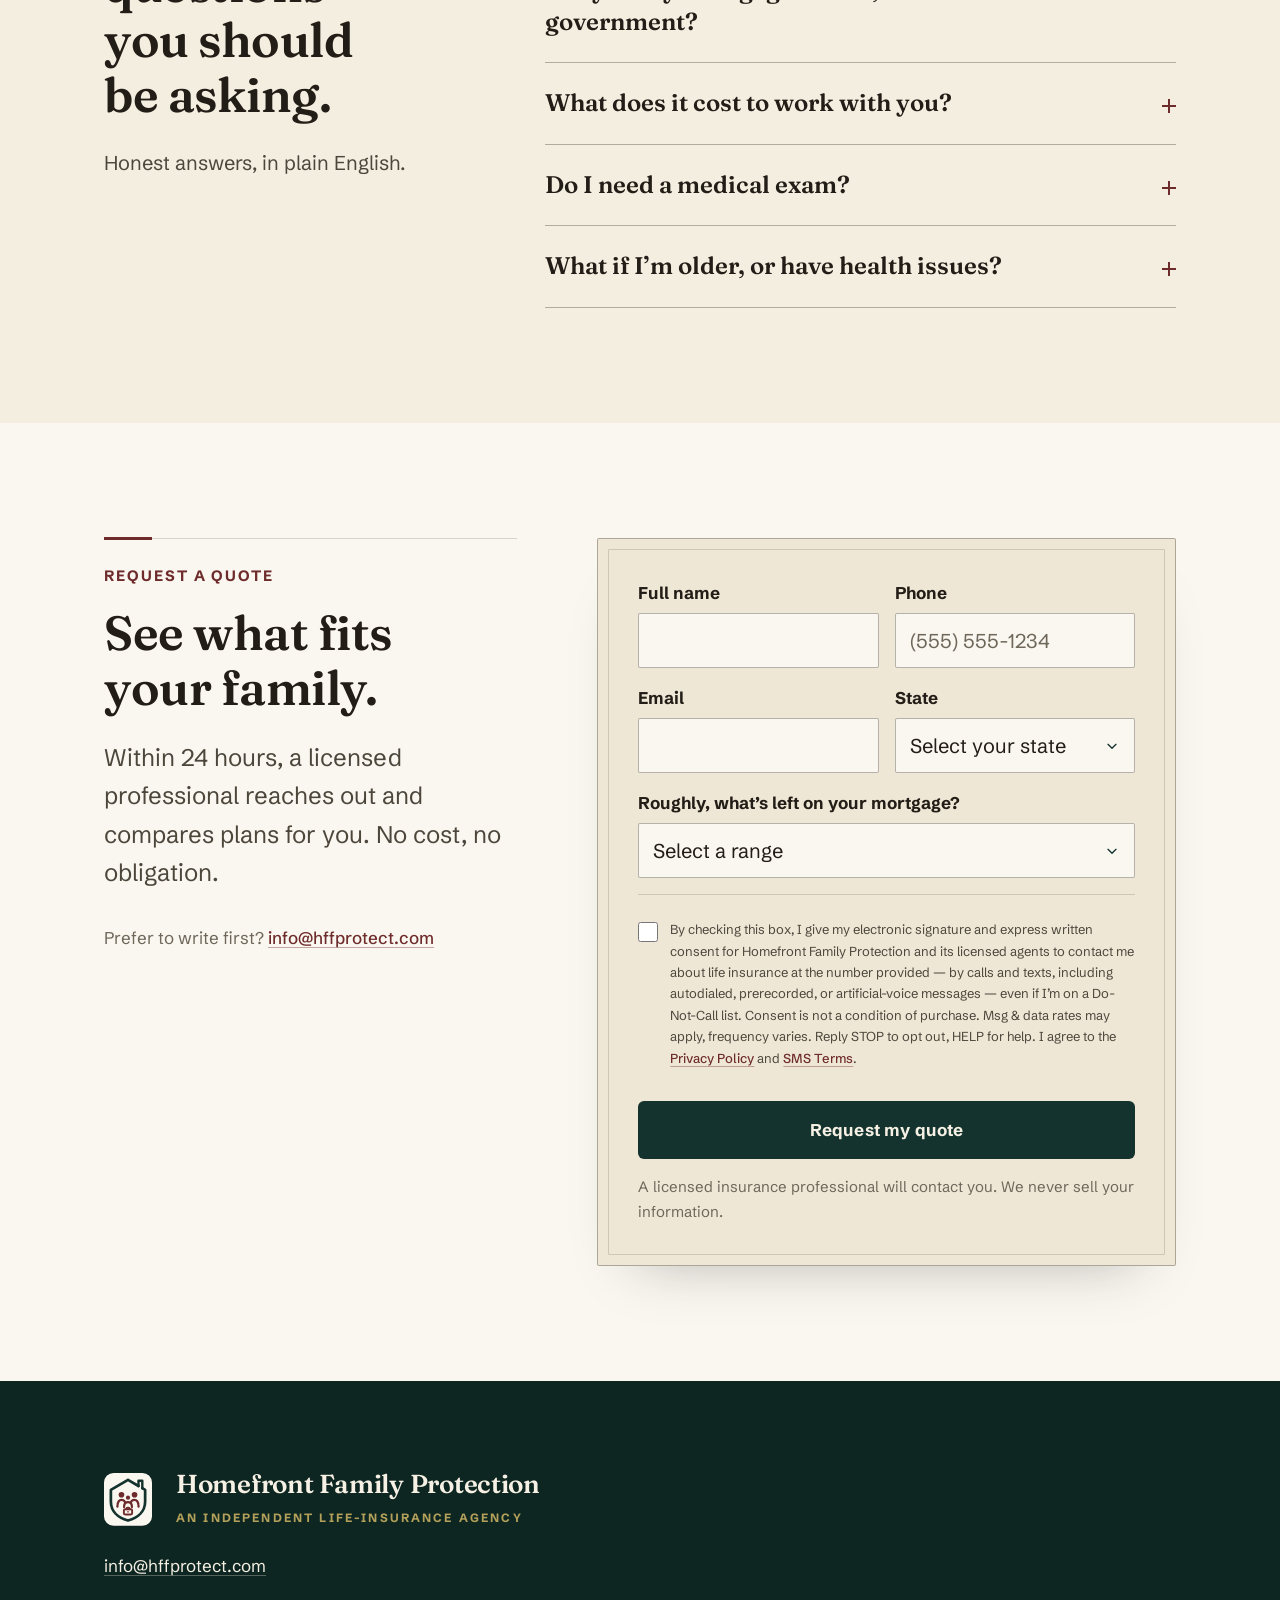
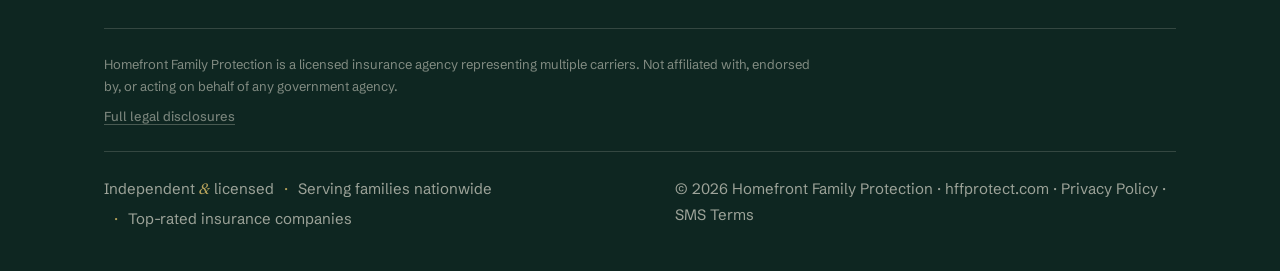
==== commit 67cc37f9: "Universal logo colors: primary everywhere, oat tile on dark, watermark removed" ====
--- a/index.html
+++ b/index.html
@@ -293,16 +293,6 @@
 
     <!-- ============ CARRIERS (dark statement band) ============ -->
     <section class="band on-dark" id="carriers" aria-labelledby="carriers-title">
-      <svg class="band__watermark" viewBox="0 0 40 44" fill="none" aria-hidden="true">
-        <path d="M20 2.6 L30.4 8.7 M34.2 10.9 L37 12.6 V24 C37 33.6 30 40.2 20 43 C10 40.2 3 33.6 3 24 V12.6 L20 2.6" stroke="currentColor" stroke-width="1"/>
-        <path d="M30.4 8.7 V3.6 H34.2 V10.9" stroke="currentColor" stroke-width="1"/>
-        <circle cx="13.5" cy="17.4" r="2.8" stroke="currentColor" stroke-width="1"/>
-        <circle cx="26.5" cy="17.4" r="2.8" stroke="currentColor" stroke-width="1"/>
-        <circle cx="20" cy="20.3" r="2.1" stroke="currentColor" stroke-width="1"/>
-        <path d="M9.5 29.3 C9.5 24.8 11.4 22.6 13.8 22.6 C15.6 22.6 16.8 23.8 17.5 25.7 M30.5 29.3 C30.5 24.8 28.6 22.6 26.2 22.6 C24.4 22.6 23.2 23.8 22.5 25.7 M16.1 29.6 C16.1 26.4 17.7 24.8 20 24.8 C22.3 24.8 23.9 26.4 23.9 29.6" stroke="currentColor" stroke-width="1"/>
-        <path d="M18.4 31.8 V31.2 C18.4 30.6 18.9 30.2 19.5 30.2 H20.5 C21.1 30.2 21.6 30.6 21.6 31.2 V31.8" stroke="currentColor" stroke-width="1"/>
-        <rect x="15.9" y="31.8" width="8.2" height="5.2" rx="1.2" stroke="currentColor" stroke-width="1"/>
-      </svg>
       <div class="container band__content">
         <div class="rule-accent" aria-hidden="true"></div>
         <p class="eyebrow eyebrow--gold">Our carrier network</p>
@@ -460,10 +450,19 @@
         <div class="footer__brand">
           <div class="footer__id">
             <svg class="footer__crest" viewBox="0 0 40 44" fill="none" aria-hidden="true">
-            <path d="M20 2.6 L30.4 8.7 M34.2 10.9 L37 12.6 V24 C37 33.6 30 40.2 20 43 C10 40.2 3 33.6 3 24 V12.6 L20 2.6" stroke="var(--cream)" stroke-width="2.7" stroke-linejoin="round" stroke-linecap="round"/>
-            <path d="M30.4 8.7 V3.6 H34.2 V10.9" stroke="var(--cream)" stroke-width="2.4" stroke-linejoin="round" stroke-linecap="round"/>
-            <circle cx="13.5" cy="17.4" r="2.8" fill="var(--gold)"/><circle cx="26.5" cy="17.4" r="2.8" fill="var(--gold)"/><circle cx="20" cy="20.3" r="2.1" fill="var(--gold)"/><path d="M9.5 29.3 C9.5 24.8 11.4 22.6 13.8 22.6 C15.6 22.6 16.8 23.8 17.5 25.7 M30.5 29.3 C30.5 24.8 28.6 22.6 26.2 22.6 C24.4 22.6 23.2 23.8 22.5 25.7 M16.1 29.6 C16.1 26.4 17.7 24.8 20 24.8 C22.3 24.8 23.9 26.4 23.9 29.6" stroke="var(--gold)" stroke-width="2.3" stroke-linecap="round"/><path d="M18.4 31.8 V31.2 C18.4 30.6 18.9 30.2 19.5 30.2 H20.5 C21.1 30.2 21.6 30.6 21.6 31.2 V31.8" stroke="var(--gold)" stroke-width="1.84" stroke-linecap="round"/><rect x="15.9" y="31.8" width="8.2" height="5.2" rx="1.2" stroke="var(--gold)" stroke-width="1.95"/><circle cx="20" cy="34.4" r="0.8" fill="var(--gold)"/>
-          </svg>
+              <rect x="0" y="0" width="40" height="44" rx="8" fill="var(--oat-0)"/>
+              <g transform="translate(3.2 3.5) scale(0.84)">
+                <path d="M20 2.6 L30.4 8.7 M34.2 10.9 L37 12.6 V24 C37 33.6 30 40.2 20 43 C10 40.2 3 33.6 3 24 V12.6 L20 2.6" stroke="var(--forest)" stroke-width="2.7" stroke-linejoin="round" stroke-linecap="round"/>
+                <path d="M30.4 8.7 V3.6 H34.2 V10.9" stroke="var(--forest)" stroke-width="2.4" stroke-linejoin="round" stroke-linecap="round"/>
+                <circle cx="13.5" cy="17.4" r="2.8" fill="var(--oxblood)"/>
+                <circle cx="26.5" cy="17.4" r="2.8" fill="var(--oxblood)"/>
+                <circle cx="20" cy="20.3" r="2.1" fill="var(--oxblood)"/>
+                <path d="M9.5 29.3 C9.5 24.8 11.4 22.6 13.8 22.6 C15.6 22.6 16.8 23.8 17.5 25.7 M30.5 29.3 C30.5 24.8 28.6 22.6 26.2 22.6 C24.4 22.6 23.2 23.8 22.5 25.7 M16.1 29.6 C16.1 26.4 17.7 24.8 20 24.8 C22.3 24.8 23.9 26.4 23.9 29.6" stroke="var(--oxblood)" stroke-width="2.2" stroke-linecap="round"/>
+                <path d="M18.4 31.8 V31.2 C18.4 30.6 18.9 30.2 19.5 30.2 H20.5 C21.1 30.2 21.6 30.6 21.6 31.2 V31.8" stroke="var(--oxblood)" stroke-width="1.76" stroke-linecap="round"/>
+                <rect x="15.9" y="31.8" width="8.2" height="5.2" rx="1.2" stroke="var(--oxblood)" stroke-width="1.87"/>
+                <circle cx="20" cy="34.4" r="0.8" fill="var(--oxblood)"/>
+              </g>
+            </svg>
             <div>
               <p class="footer__name">Homefront Family Protection</p>
               <p class="footer__tag">An independent life-insurance agency</p>
--- a/assets/css/styles.css
+++ b/assets/css/styles.css
@@ -401,10 +401,6 @@
   background:var(--forest);color:var(--cream);
   padding-block:var(--section-pad);
 }
-.band__watermark{
-  position:absolute;right:-4rem;bottom:-5rem;width:26rem;height:auto;
-  color:var(--cream);opacity:.05;pointer-events:none;
-}
 .band__content{position:relative}
 .band .section__lead{color:rgba(246,241,228,.78)}
 /* carrier logo marquee — full-bleed light strip inside the dark band */
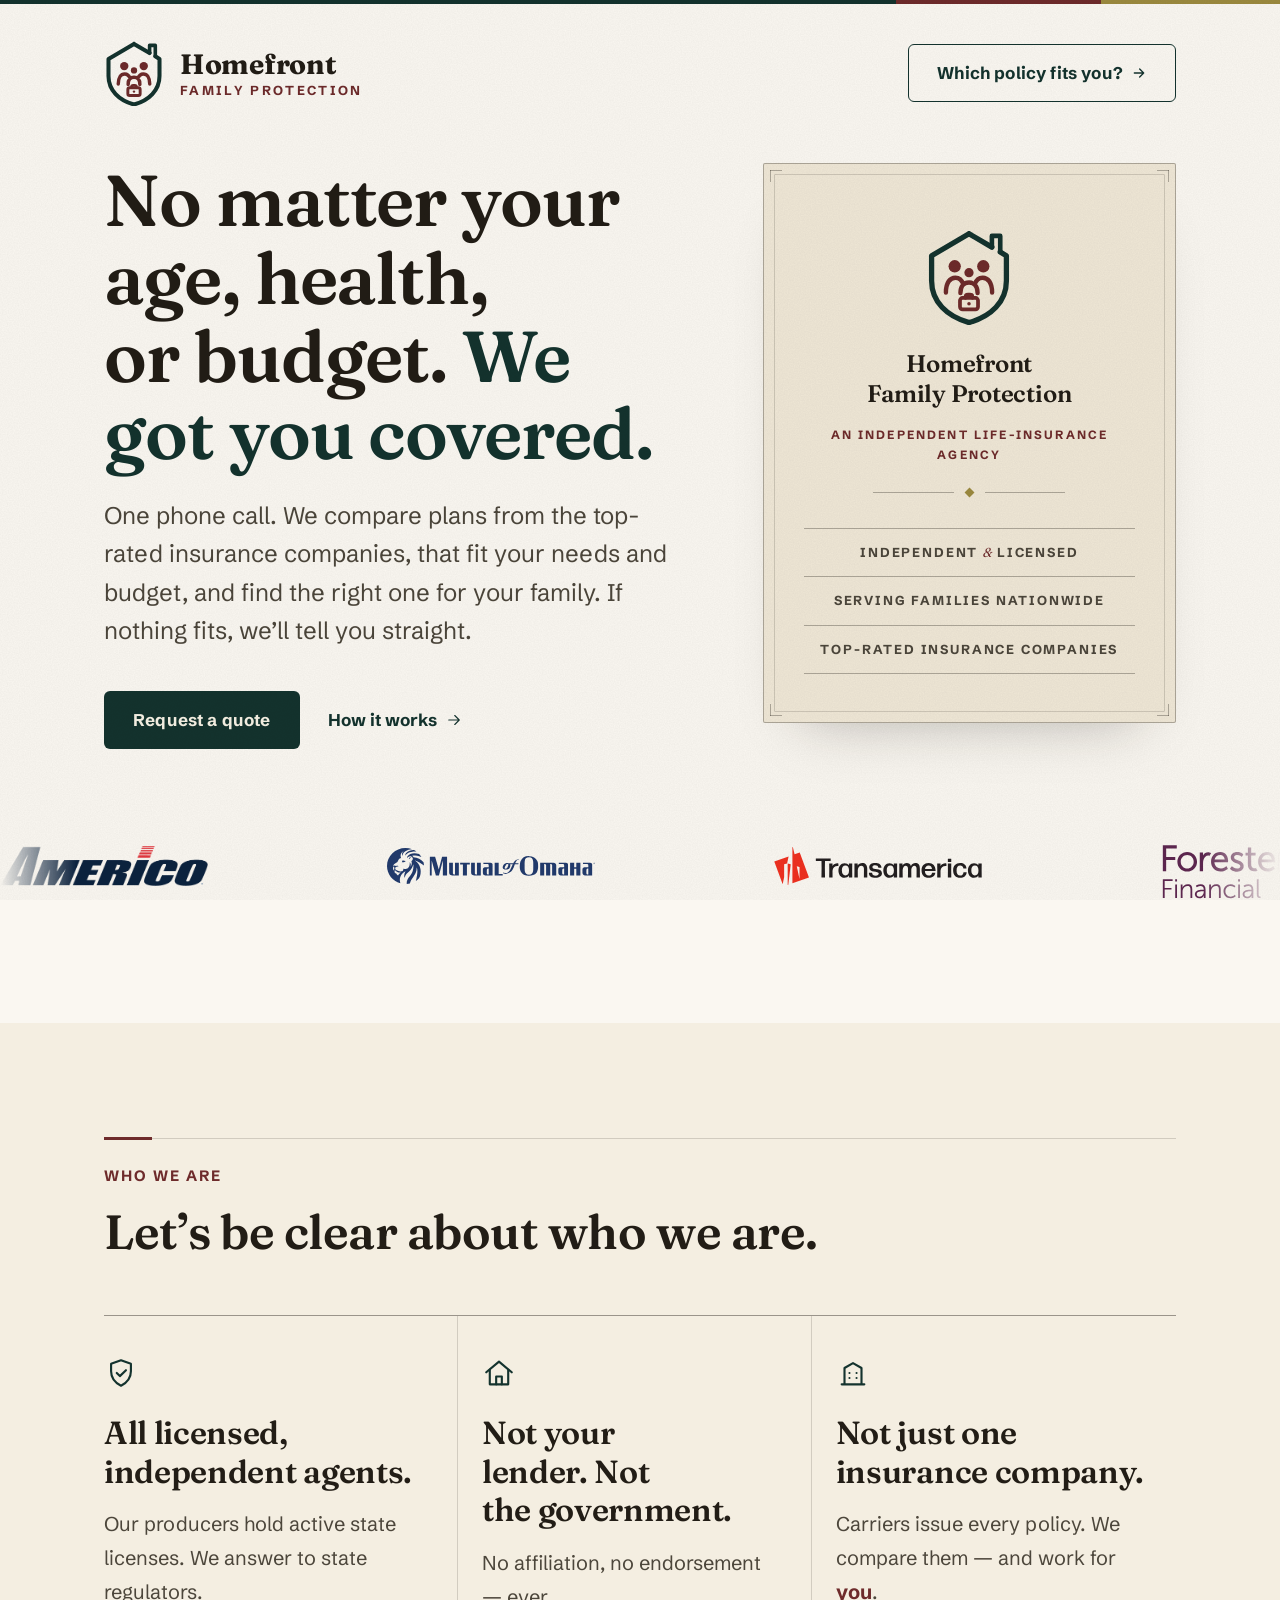
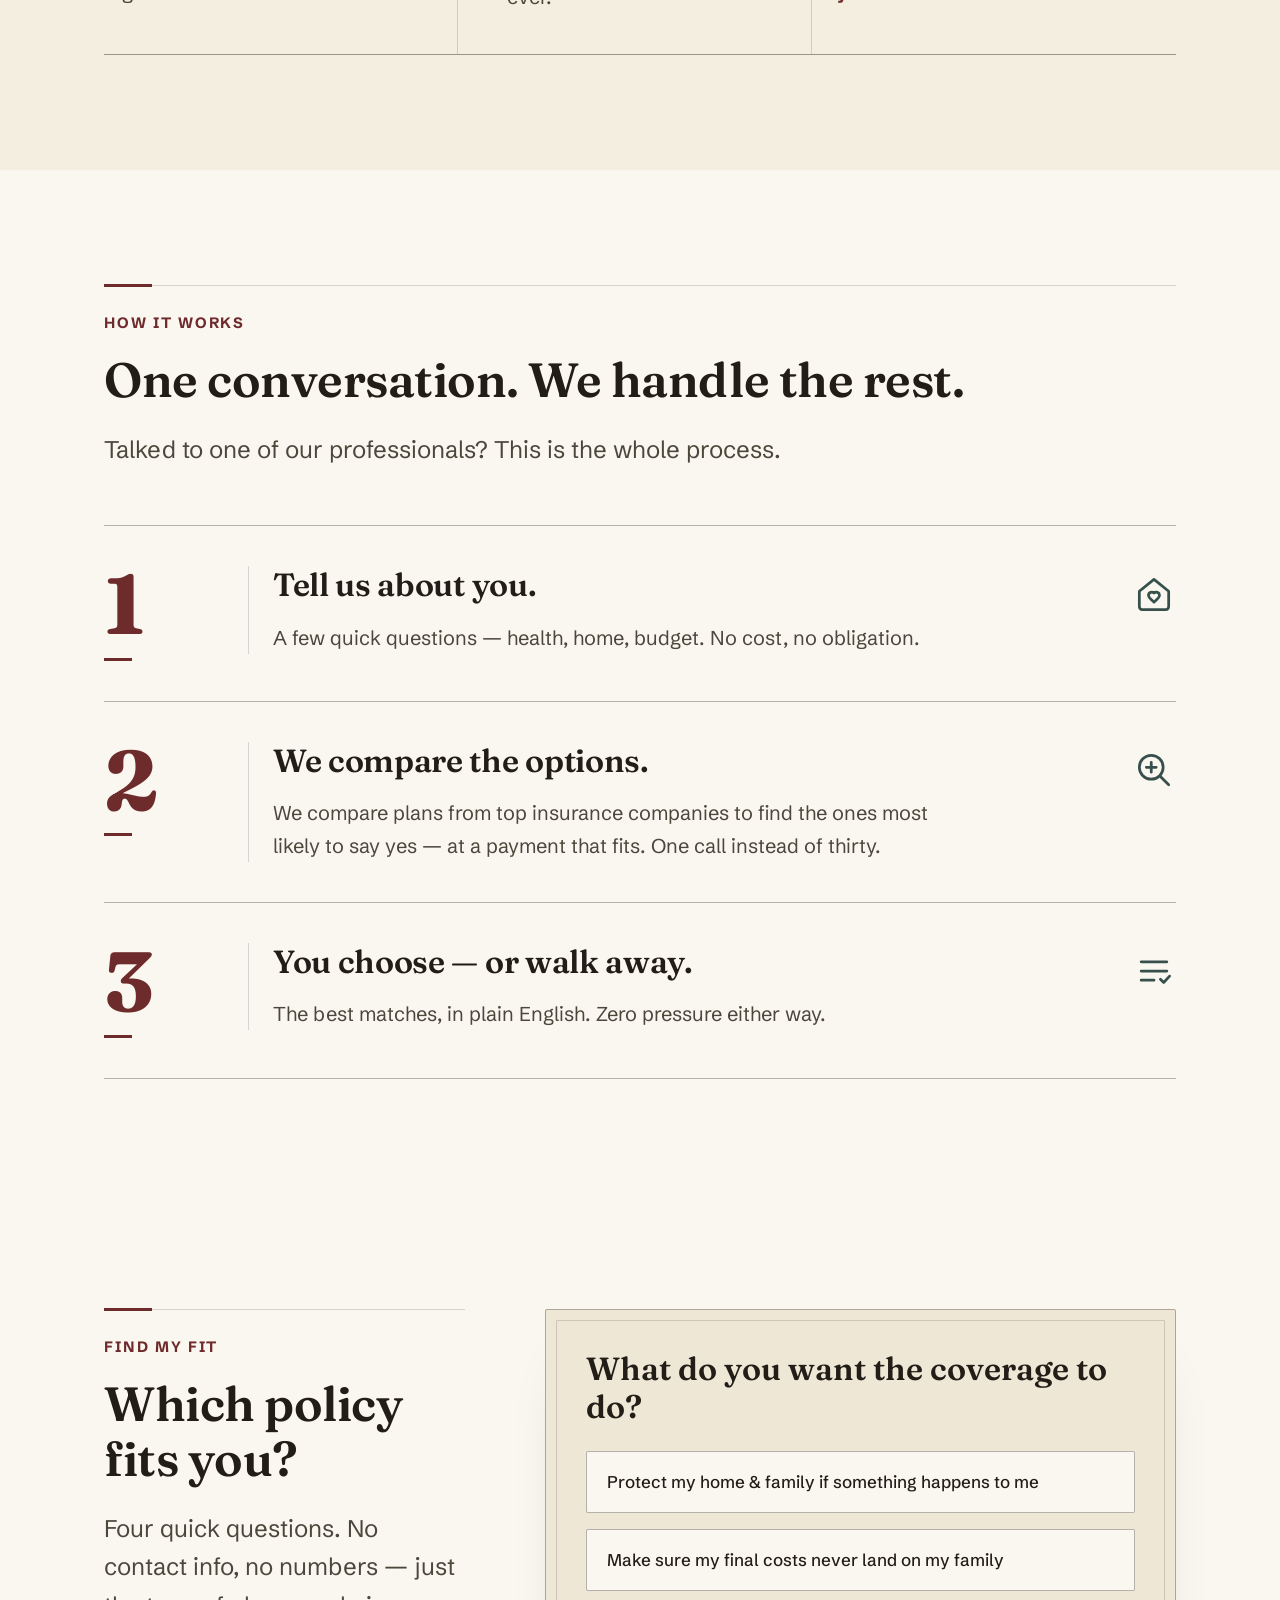
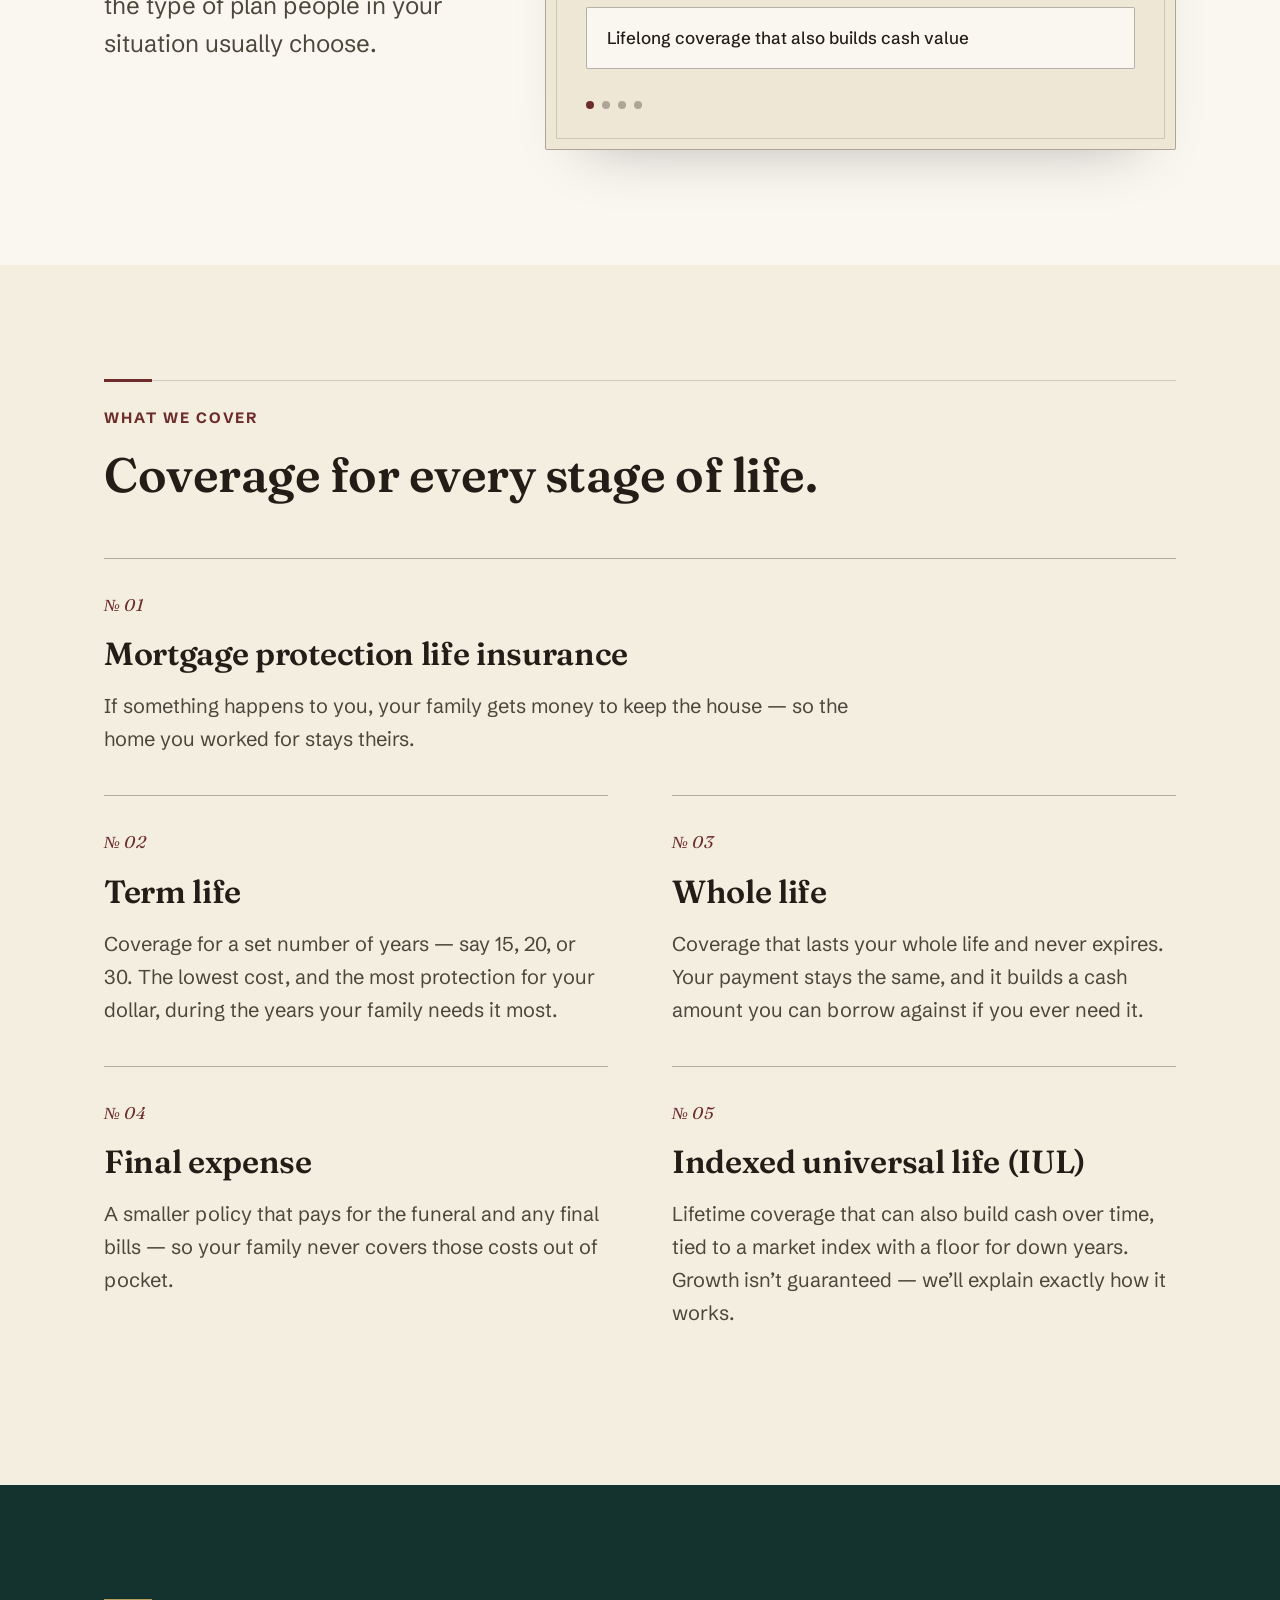
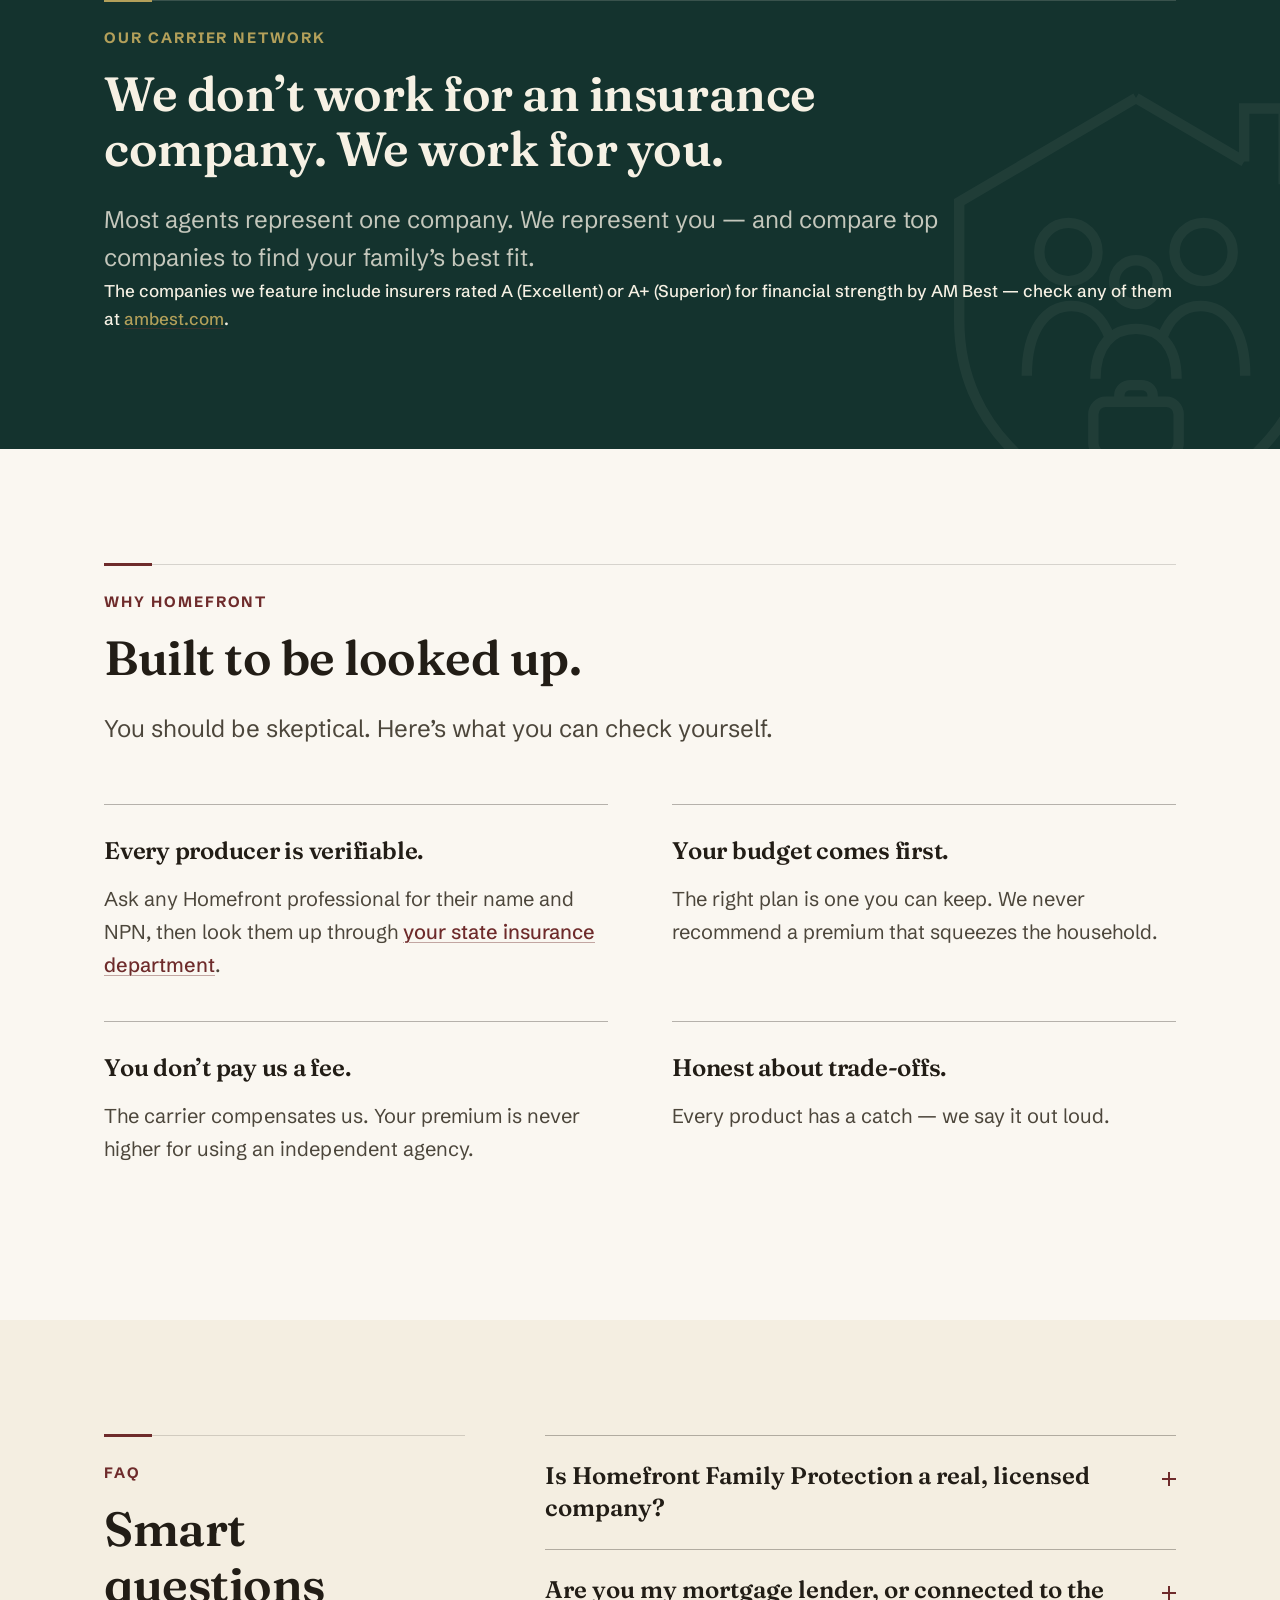
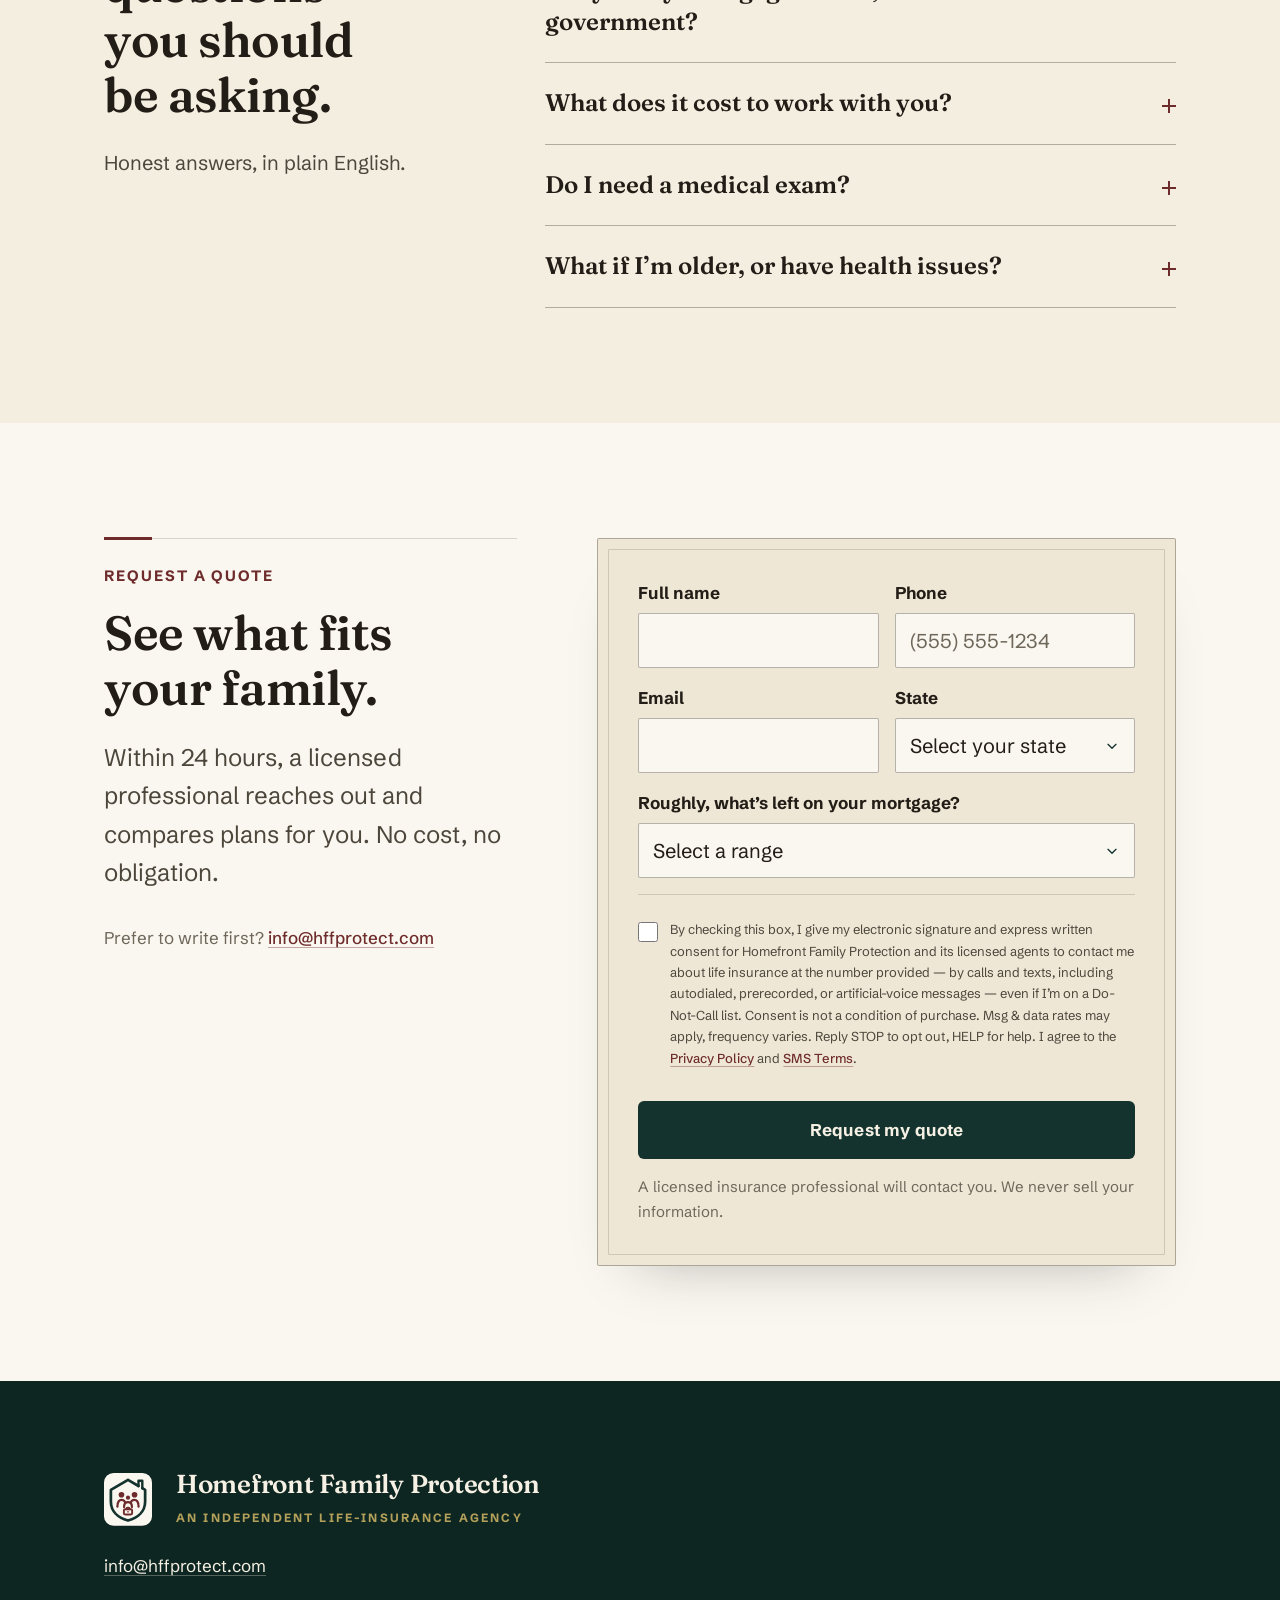
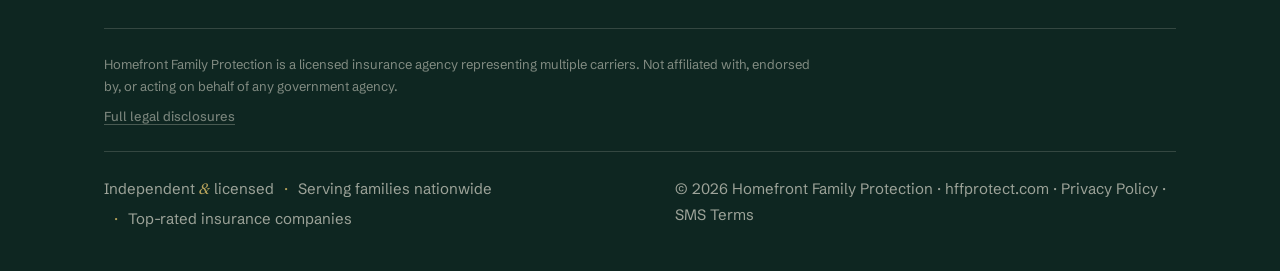
==== commit 66bbc8e8: "Restore band watermark with current family mark" ====
--- a/index.html
+++ b/index.html
@@ -293,6 +293,16 @@
 
     <!-- ============ CARRIERS (dark statement band) ============ -->
     <section class="band on-dark" id="carriers" aria-labelledby="carriers-title">
+      <svg class="band__watermark" viewBox="0 0 40 44" fill="none" aria-hidden="true">
+        <path d="M20 2.6 L30.4 8.7 M34.2 10.9 L37 12.6 V24 C37 33.6 30 40.2 20 43 C10 40.2 3 33.6 3 24 V12.6 L20 2.6" stroke="currentColor" stroke-width="1"/>
+        <path d="M30.4 8.7 V3.6 H34.2 V10.9" stroke="currentColor" stroke-width="1"/>
+        <circle cx="13.5" cy="17.4" r="2.8" stroke="currentColor" stroke-width="1"/>
+        <circle cx="26.5" cy="17.4" r="2.8" stroke="currentColor" stroke-width="1"/>
+        <circle cx="20" cy="20.3" r="2.1" stroke="currentColor" stroke-width="1"/>
+        <path d="M9.5 29.3 C9.5 24.8 11.4 22.6 13.8 22.6 C15.6 22.6 16.8 23.8 17.5 25.7 M30.5 29.3 C30.5 24.8 28.6 22.6 26.2 22.6 C24.4 22.6 23.2 23.8 22.5 25.7 M16.1 29.6 C16.1 26.4 17.7 24.8 20 24.8 C22.3 24.8 23.9 26.4 23.9 29.6" stroke="currentColor" stroke-width="1"/>
+        <path d="M18.4 31.8 V31.2 C18.4 30.6 18.9 30.2 19.5 30.2 H20.5 C21.1 30.2 21.6 30.6 21.6 31.2 V31.8" stroke="currentColor" stroke-width="1"/>
+        <rect x="15.9" y="31.8" width="8.2" height="5.2" rx="1.2" stroke="currentColor" stroke-width="1"/>
+      </svg>
       <div class="container band__content">
         <div class="rule-accent" aria-hidden="true"></div>
         <p class="eyebrow eyebrow--gold">Our carrier network</p>
--- a/assets/css/styles.css
+++ b/assets/css/styles.css
@@ -396,6 +396,10 @@
 .cov p:last-child{margin-top:var(--s2);color:var(--ink-soft);max-width:62ch}
 
 /* ---------- Carrier band (full-bleed dark statement) ---------- */
+.band__watermark{
+  position:absolute;right:-4rem;bottom:-5rem;width:26rem;height:auto;
+  color:var(--cream);opacity:.05;pointer-events:none;
+}
 .band{
   position:relative;overflow:hidden;
   background:var(--forest);color:var(--cream);
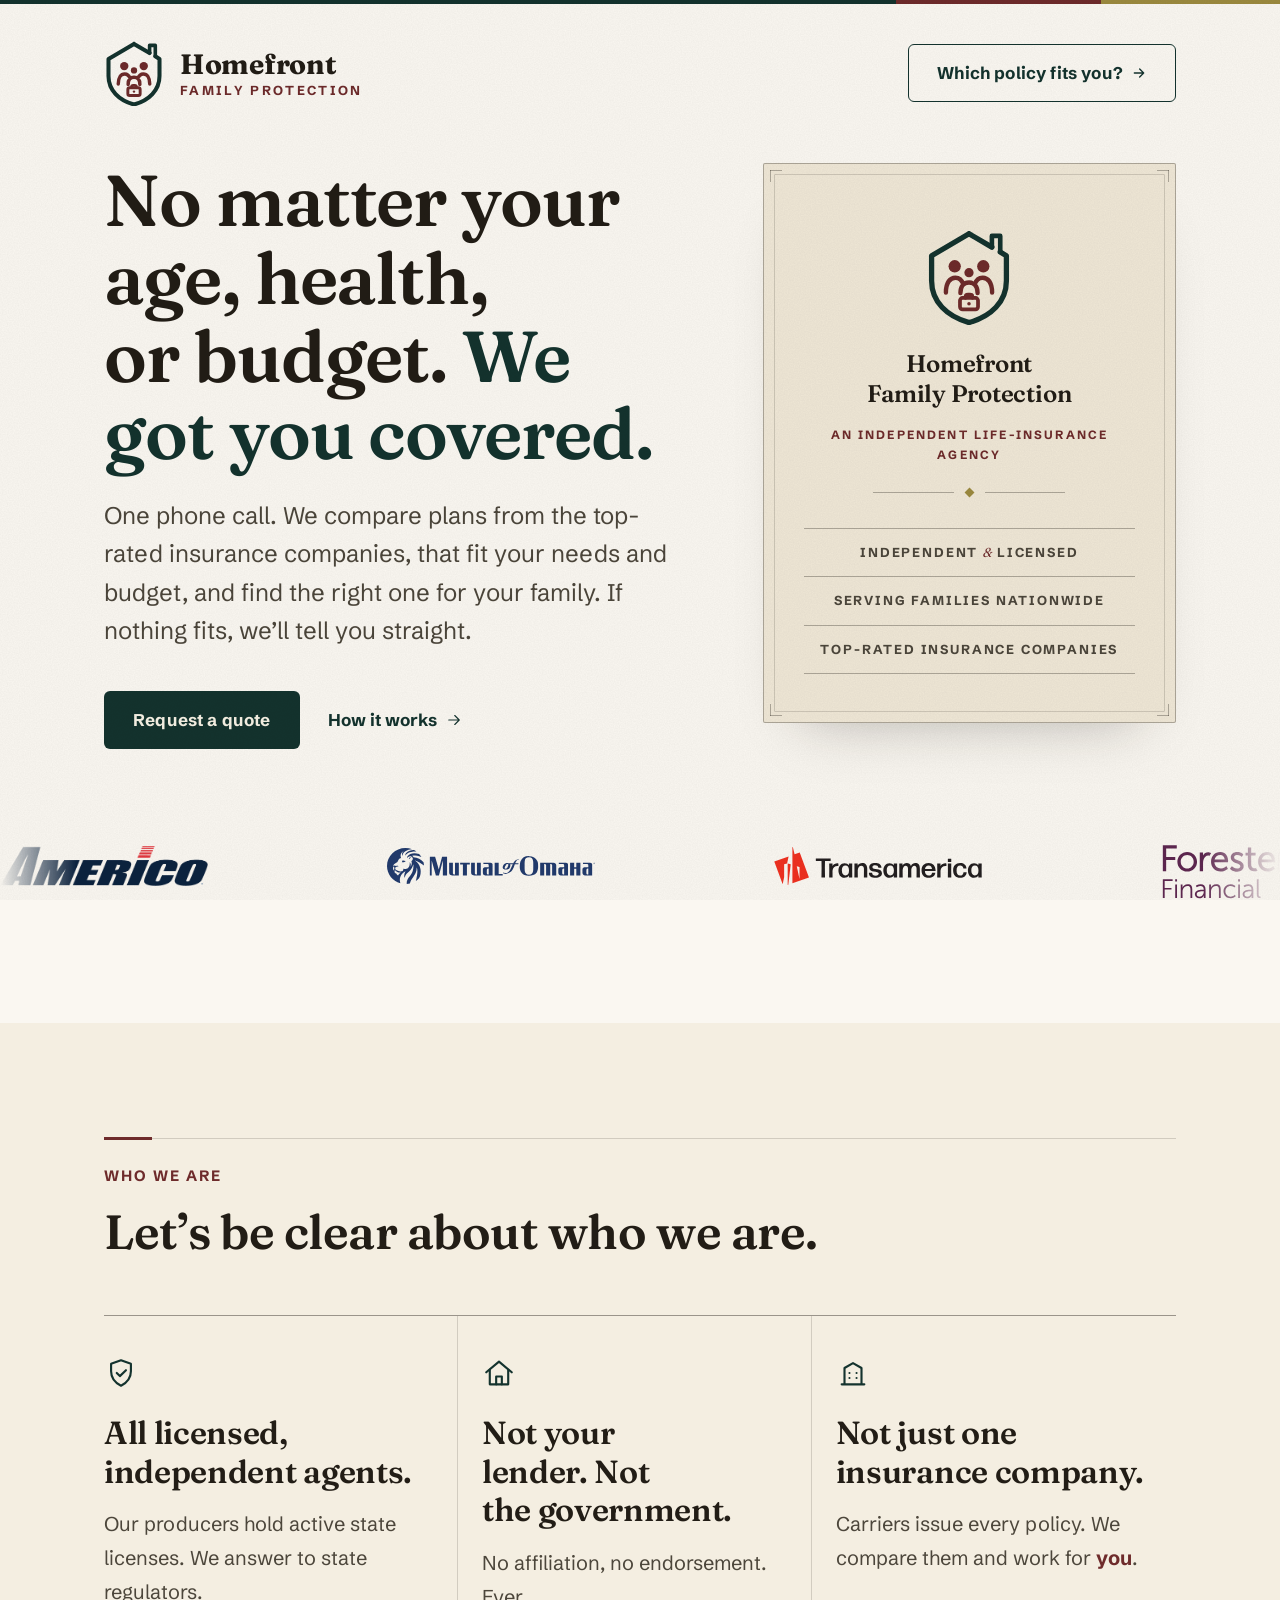
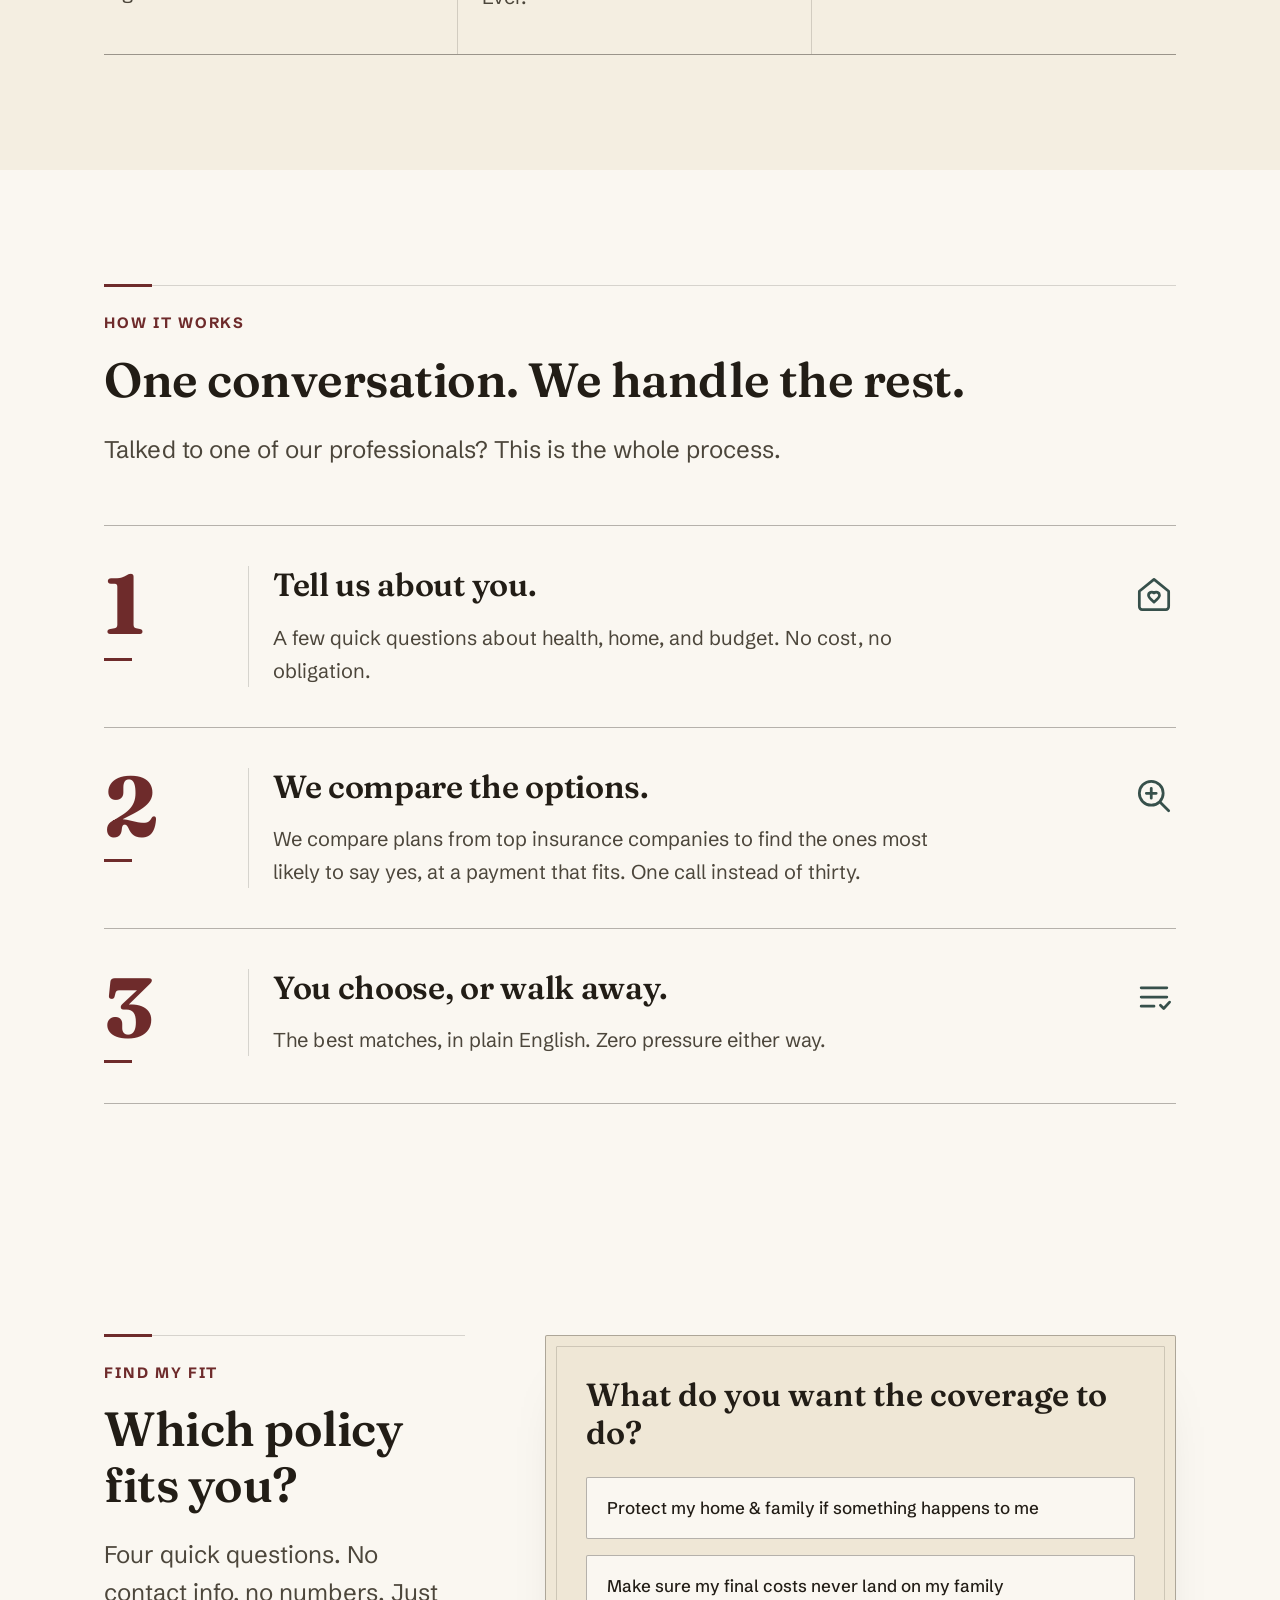
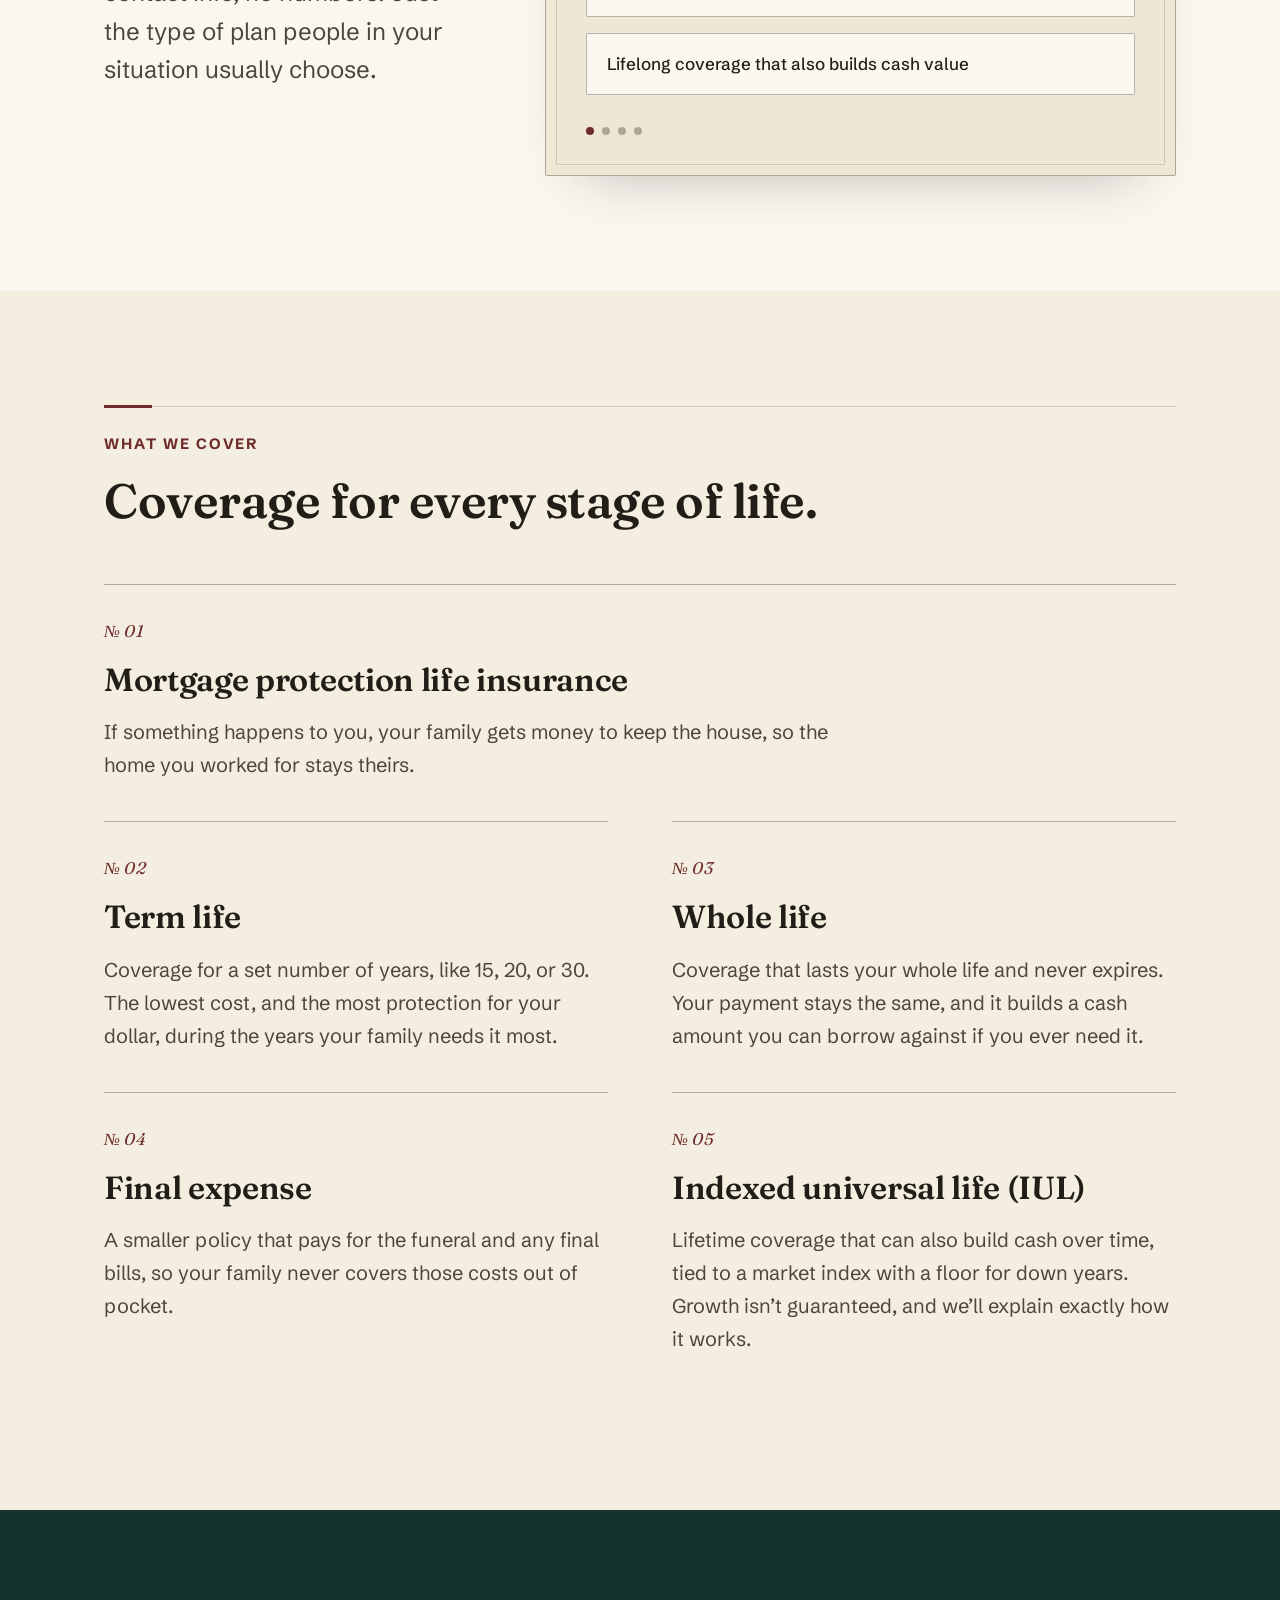
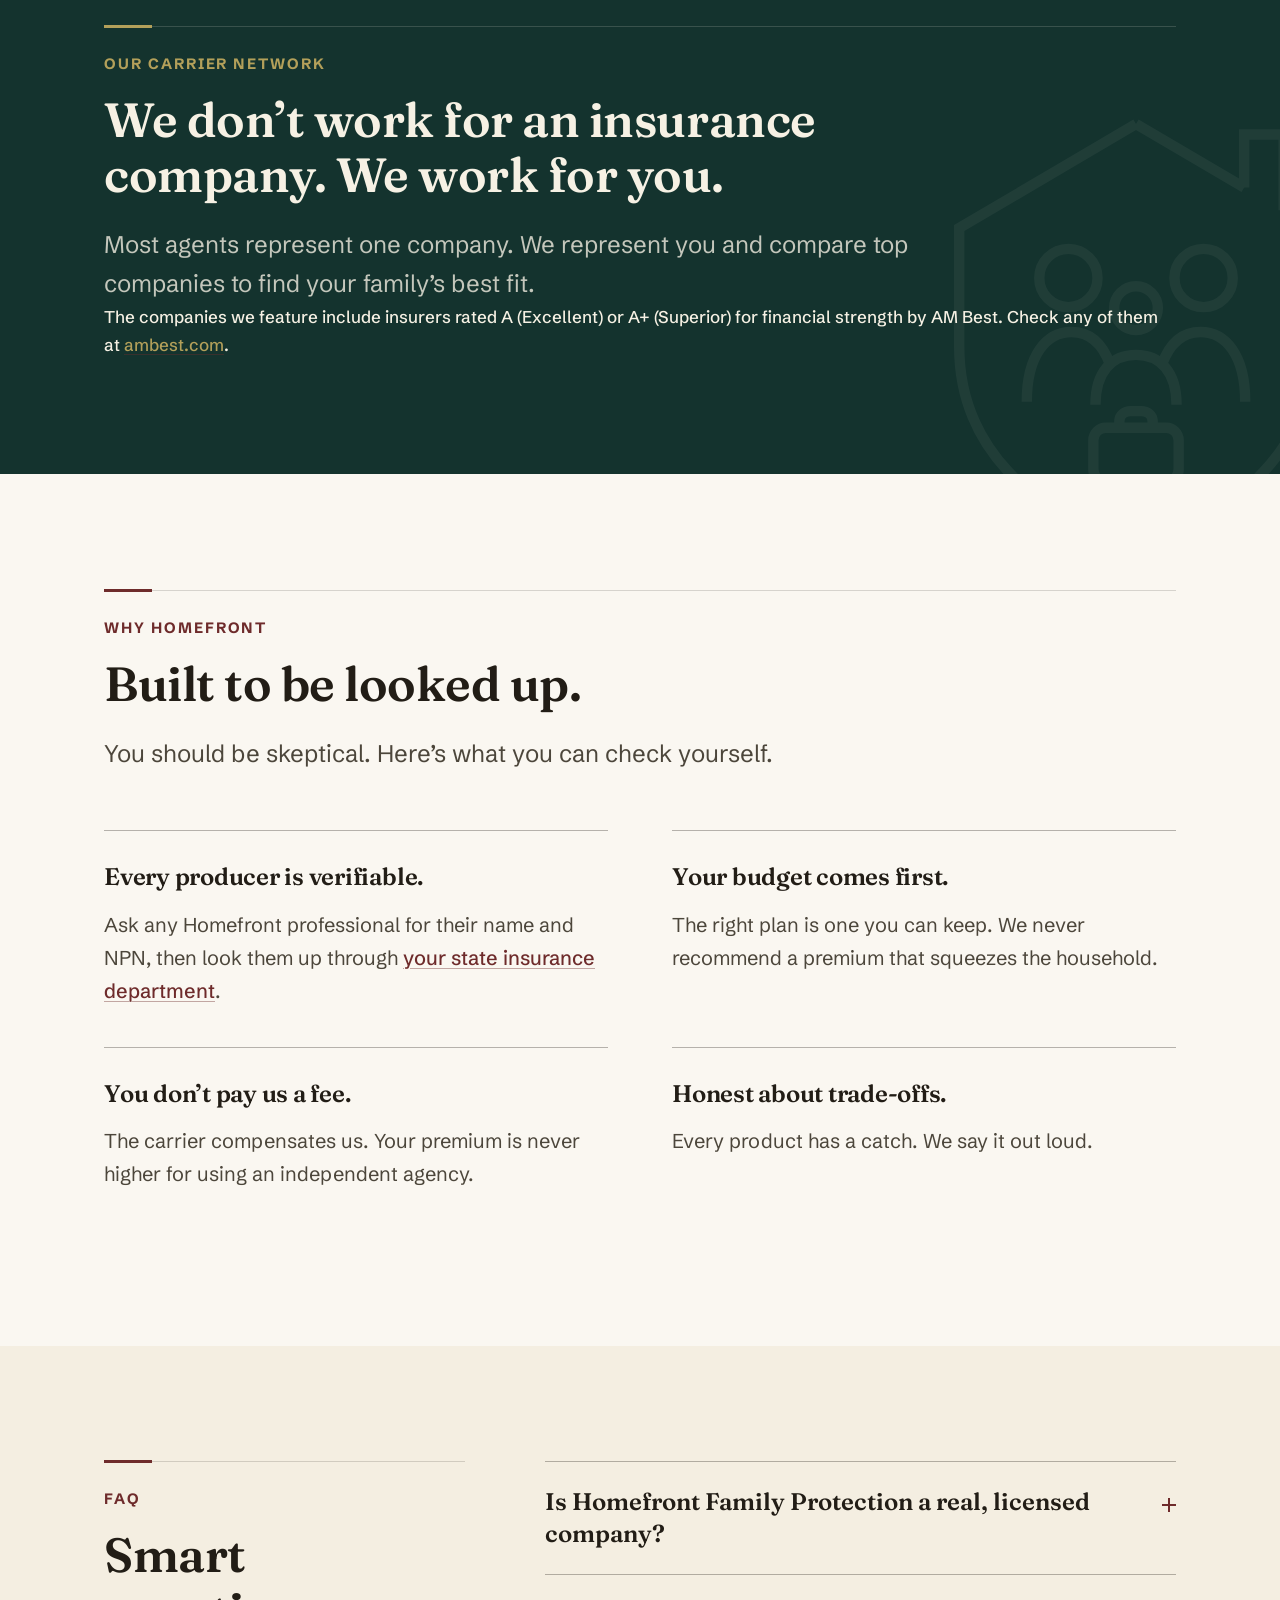
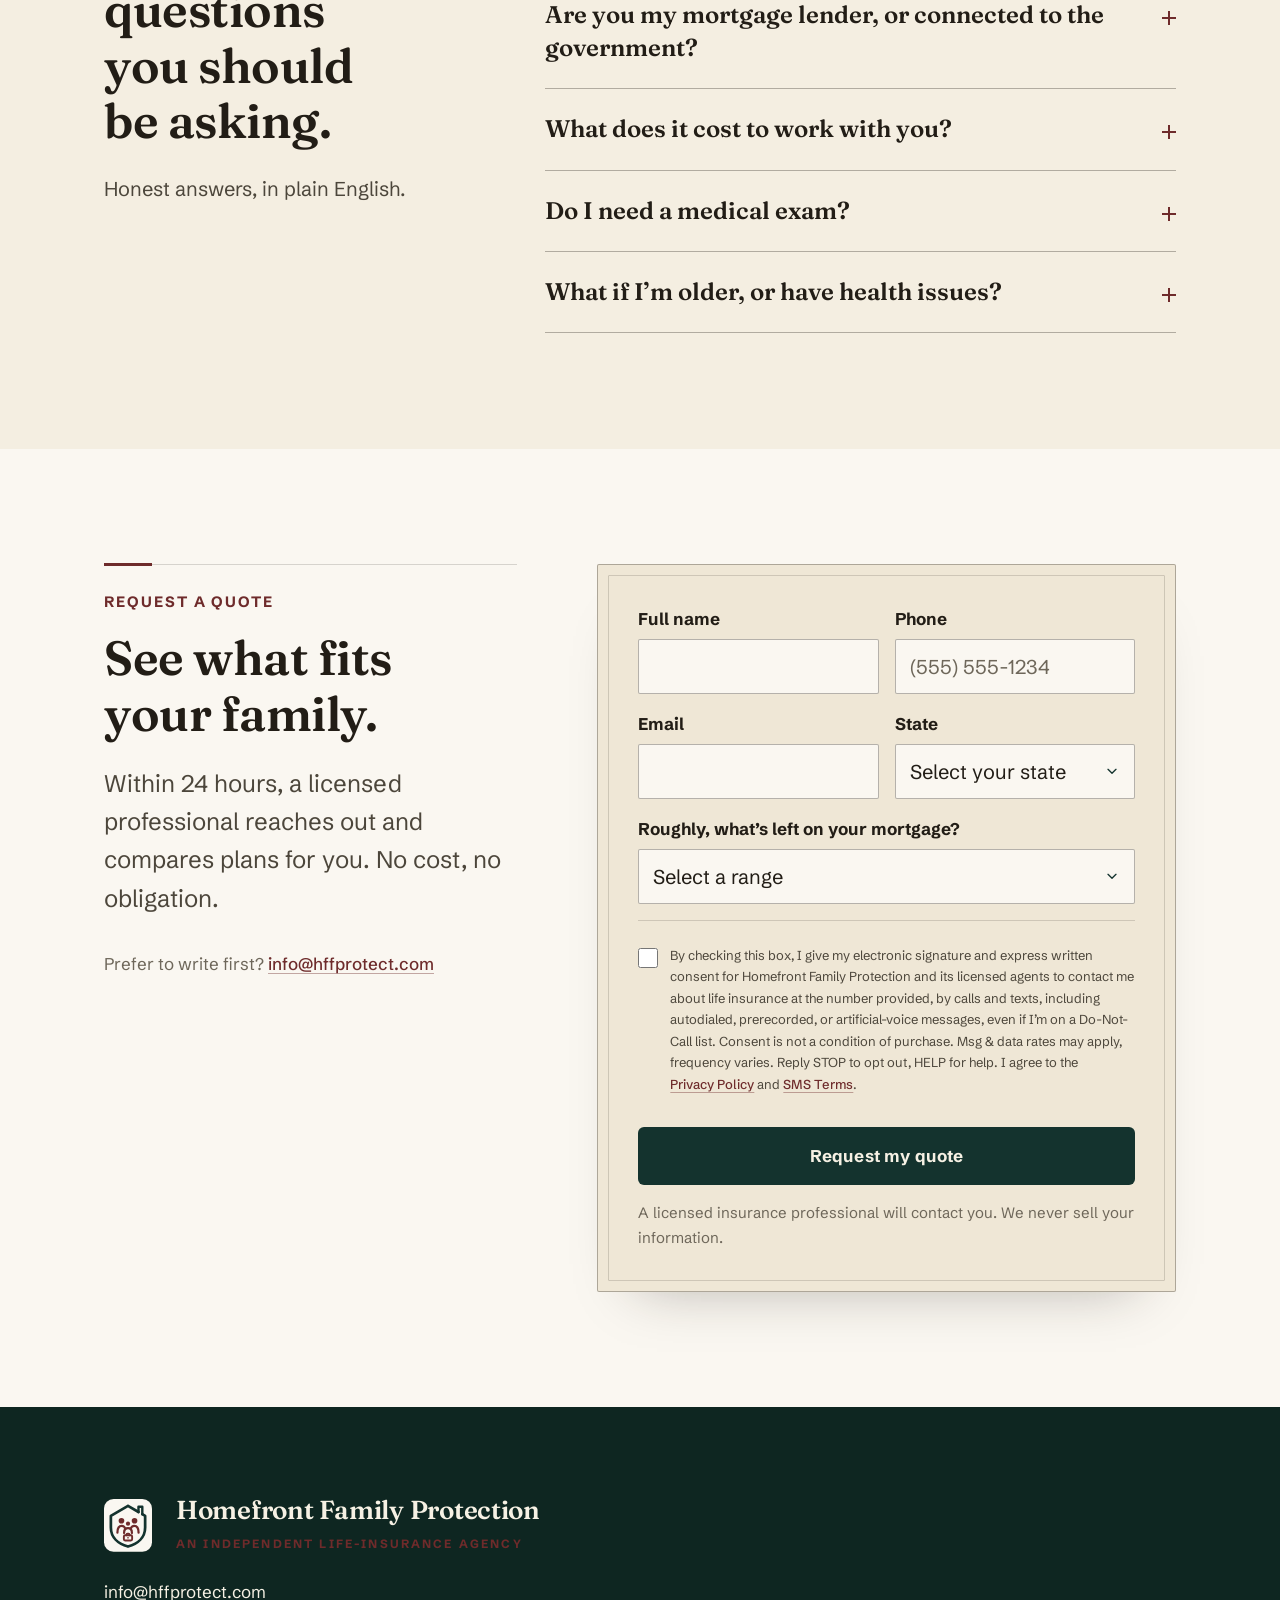
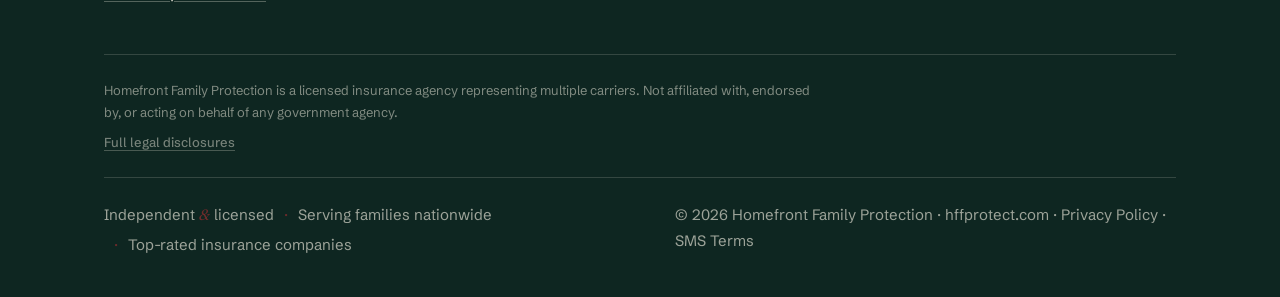
==== commit 3996cdcc: "Remove carrier section; move green band + watermark to Why Homefront; strip em-dashes" ====
--- a/index.html
+++ b/index.html
@@ -1,502 +1,502 @@
 <!DOCTYPE html>
 <html lang="en">
 <head>
-  <meta charset="UTF-8">
-  <meta name="viewport" content="width=device-width, initial-scale=1">
-  <title>Homefront Family Protection | Independent Life Insurance &amp; Mortgage Protection for Homeowners</title>
-  <meta name="description" content="Homefront Family Protection is an independent life-insurance agency. We compare plans from many top-rated insurance companies — term, whole life, final expense, and IUL — to find coverage that fits your family and your budget. Serving families nationwide.">
-  <link rel="canonical" href="https://hffprotect.com/">
-  <meta name="theme-color" content="#FAF7F1">
-  <link rel="icon" href="assets/img/favicon.svg" type="image/svg+xml">
-  <link rel="icon" href="assets/img/favicon-48.png" type="image/png" sizes="48x48">
-  <link rel="apple-touch-icon" href="assets/img/apple-touch-icon.png">
-  <link rel="preload" href="assets/fonts/fraunces-v38-latin-600.woff2" as="font" type="font/woff2" crossorigin>
-  <link rel="preload" href="assets/fonts/fraunces-v38-latin-700.woff2" as="font" type="font/woff2" crossorigin>
-  <link rel="preload" href="assets/fonts/schibsted-grotesk-v7-latin-regular.woff2" as="font" type="font/woff2" crossorigin>
-  <link rel="preload" href="assets/fonts/schibsted-grotesk-v7-latin-700.woff2" as="font" type="font/woff2" crossorigin>
-  <link rel="stylesheet" href="assets/css/styles.css?v=890757">
-  <meta property="og:type" content="website">
-  <meta property="og:title" content="Homefront Family Protection | Independent Life Insurance for Homeowners">
-  <meta property="og:description" content="An independent, licensed life-insurance agency. We compare plans from many top-rated insurance companies to find the one that fits your family and your budget.">
-  <meta property="og:url" content="https://hffprotect.com/">
-  <meta property="og:image" content="https://hffprotect.com/assets/img/og-image.png">
-  <meta property="og:image:width" content="1200">
-  <meta property="og:image:height" content="630">
-  <meta name="twitter:card" content="summary_large_image">
-  <script type="application/ld+json">
-  {
-    "@context": "https://schema.org",
-    "@type": "InsuranceAgency",
-    "name": "Homefront Family Protection",
-    "url": "https://hffprotect.com/",
-    "email": "info@hffprotect.com",
-    "description": "An independent life-insurance agency. We compare plans from many top-rated insurance companies for term, whole life, final expense, and IUL, serving families nationwide.",
-    "areaServed": "US"
-  }
-  </script>
+ <meta charset="UTF-8">
+ <meta name="viewport" content="width=device-width, initial-scale=1">
+ <title>Homefront Family Protection | Independent Life Insurance &amp; Mortgage Protection for Homeowners</title>
+ <meta name="description" content="Homefront Family Protection is an independent life-insurance agency. We compare plans from many top-rated insurance companies for term, whole life, final expense, and IUL to find coverage that fits your family and your budget. Serving families nationwide.">
+ <link rel="canonical" href="https://hffprotect.com/">
+ <meta name="theme-color" content="#FAF7F1">
+ <link rel="icon" href="assets/img/favicon.svg" type="image/svg+xml">
+ <link rel="icon" href="assets/img/favicon-48.png" type="image/png" sizes="48x48">
+ <link rel="apple-touch-icon" href="assets/img/apple-touch-icon.png">
+ <link rel="preload" href="assets/fonts/fraunces-v38-latin-600.woff2" as="font" type="font/woff2" crossorigin>
+ <link rel="preload" href="assets/fonts/fraunces-v38-latin-700.woff2" as="font" type="font/woff2" crossorigin>
+ <link rel="preload" href="assets/fonts/schibsted-grotesk-v7-latin-regular.woff2" as="font" type="font/woff2" crossorigin>
+ <link rel="preload" href="assets/fonts/schibsted-grotesk-v7-latin-700.woff2" as="font" type="font/woff2" crossorigin>
+ <link rel="stylesheet" href="assets/css/styles.css?v=890757">
+ <meta property="og:type" content="website">
+ <meta property="og:title" content="Homefront Family Protection | Independent Life Insurance for Homeowners">
+ <meta property="og:description" content="An independent, licensed life-insurance agency. We compare plans from many top-rated insurance companies to find the one that fits your family and your budget.">
+ <meta property="og:url" content="https://hffprotect.com/">
+ <meta property="og:image" content="https://hffprotect.com/assets/img/og-image.png">
+ <meta property="og:image:width" content="1200">
+ <meta property="og:image:height" content="630">
+ <meta name="twitter:card" content="summary_large_image">
+ <script type="application/ld+json">
+ {
+ "@context": "https://schema.org",
+ "@type": "InsuranceAgency",
+ "name": "Homefront Family Protection",
+ "url": "https://hffprotect.com/",
+ "email": "info@hffprotect.com",
+ "description": "An independent life-insurance agency. We compare plans from many top-rated insurance companies for term, whole life, final expense, and IUL, serving families nationwide.",
+ "areaServed": "US"
+ }
+ </script>
 </head>
 <body id="top">
-  <a class="skip-link" href="#main">Skip to content</a>
-
-
-  <main id="main">
-
-    <!-- ============ HERO ============ -->
-    <section class="hero">
-      <div class="keyline" aria-hidden="true"></div>
-      <div class="container">
-        <div class="hero__top">
-        <a class="hero__brand" href="#top" aria-label="Homefront Family Protection">
-          <svg class="hero__mark" viewBox="0 0 40 44" fill="none" aria-hidden="true">
-            <path d="M20 2.6 L30.4 8.7 M34.2 10.9 L37 12.6 V24 C37 33.6 30 40.2 20 43 C10 40.2 3 33.6 3 24 V12.6 L20 2.6" stroke="var(--forest)" stroke-width="2.7" stroke-linejoin="round" stroke-linecap="round"/>
-            <path d="M30.4 8.7 V3.6 H34.2 V10.9" stroke="var(--forest)" stroke-width="2.4" stroke-linejoin="round" stroke-linecap="round"/>
-            <circle cx="13.5" cy="17.4" r="2.8" fill="var(--oxblood)"/><circle cx="26.5" cy="17.4" r="2.8" fill="var(--oxblood)"/><circle cx="20" cy="20.3" r="2.1" fill="var(--oxblood)"/><path d="M9.5 29.3 C9.5 24.8 11.4 22.6 13.8 22.6 C15.6 22.6 16.8 23.8 17.5 25.7 M30.5 29.3 C30.5 24.8 28.6 22.6 26.2 22.6 C24.4 22.6 23.2 23.8 22.5 25.7 M16.1 29.6 C16.1 26.4 17.7 24.8 20 24.8 C22.3 24.8 23.9 26.4 23.9 29.6" stroke="var(--oxblood)" stroke-width="2.3" stroke-linecap="round"/><path d="M18.4 31.8 V31.2 C18.4 30.6 18.9 30.2 19.5 30.2 H20.5 C21.1 30.2 21.6 30.6 21.6 31.2 V31.8" stroke="var(--oxblood)" stroke-width="1.84" stroke-linecap="round"/><rect x="15.9" y="31.8" width="8.2" height="5.2" rx="1.2" stroke="var(--oxblood)" stroke-width="1.95"/><circle cx="20" cy="34.4" r="0.8" fill="var(--oxblood)"/>
-          </svg>
-          <span class="brand__text">
-            <span class="brand__name">Homefront</span>
-            <span class="brand__sub">Family Protection</span>
-          </span>
-        </a>
-        <a class="btn btn--ghost hero__quizbtn" href="#fit"><span class="hero__quizbtn-long">Which policy fits you?</span><span class="hero__quizbtn-short">Find my fit</span>
-          <svg width="16" height="16" viewBox="0 0 24 24" fill="none" aria-hidden="true"><path d="M5 12 H19 M13 6 L19 12 L13 18" stroke="currentColor" stroke-width="2" stroke-linecap="round" stroke-linejoin="round"/></svg></a>
-        </div>
-        <div class="hero__grid">
-          <div class="hero__copy">
-            <h1 class="hero__title">No matter your age, health, or&nbsp;budget. <span class="turn">We got you&nbsp;covered.</span></h1>
-            <p class="hero__sub">One phone call. We compare plans from the top-rated insurance companies, that fit your needs and budget, and find the right one for your family. If nothing fits, we’ll tell you straight.</p>
-            <div class="hero__cta">
-              <a class="btn btn--primary" href="#quote">Request a quote</a>
-              <a class="link-arrow" href="#how">How it works
-                <svg width="18" height="18" viewBox="0 0 24 24" fill="none" aria-hidden="true"><path d="M5 12 H19 M13 6 L19 12 L13 18" stroke="currentColor" stroke-width="1.5" stroke-linecap="round" stroke-linejoin="round"/></svg>
-              </a>
-            </div>
-          </div>
-
-          <!-- certificate panel (decorative, desktop) -->
-          <div class="hero__panel" aria-hidden="true">
-            <div class="panel__inner">
-              <svg class="panel__crest" viewBox="0 0 40 44" fill="none" aria-hidden="true">
-              <path d="M20 2.6 L30.4 8.7 M34.2 10.9 L37 12.6 V24 C37 33.6 30 40.2 20 43 C10 40.2 3 33.6 3 24 V12.6 L20 2.6" stroke="var(--forest)" stroke-width="2.4" stroke-linejoin="round" stroke-linecap="round"/>
-              <path d="M30.4 8.7 V3.6 H34.2 V10.9" stroke="var(--forest)" stroke-width="2.1" stroke-linejoin="round" stroke-linecap="round"/>
-              <circle cx="13.5" cy="17.4" r="2.8" fill="var(--oxblood)"/><circle cx="26.5" cy="17.4" r="2.8" fill="var(--oxblood)"/><circle cx="20" cy="20.3" r="2.1" fill="var(--oxblood)"/><path d="M9.5 29.3 C9.5 24.8 11.4 22.6 13.8 22.6 C15.6 22.6 16.8 23.8 17.5 25.7 M30.5 29.3 C30.5 24.8 28.6 22.6 26.2 22.6 C24.4 22.6 23.2 23.8 22.5 25.7 M16.1 29.6 C16.1 26.4 17.7 24.8 20 24.8 C22.3 24.8 23.9 26.4 23.9 29.6" stroke="var(--oxblood)" stroke-width="2.0" stroke-linecap="round"/><path d="M18.4 31.8 V31.2 C18.4 30.6 18.9 30.2 19.5 30.2 H20.5 C21.1 30.2 21.6 30.6 21.6 31.2 V31.8" stroke="var(--oxblood)" stroke-width="1.6" stroke-linecap="round"/><rect x="15.9" y="31.8" width="8.2" height="5.2" rx="1.2" stroke="var(--oxblood)" stroke-width="1.7"/><circle cx="20" cy="34.4" r="0.8" fill="var(--oxblood)"/>
-            </svg>
-              <p class="panel__name">Homefront Family Protection</p>
-              <p class="panel__tag">An independent life-insurance agency</p>
-              <div class="panel__divider"><span></span></div>
-              <ul class="panel__facts">
-                <li>Independent <span class="amp">&amp;</span> licensed</li>
-                <li>Serving families nationwide</li>
-                <li>Top-rated insurance companies</li>
-              </ul>
-            </div>
-          </div>
-        </div>
-
-      </div>
-      <div class="marquee" aria-label="A sample of the insurance companies we compare">
-        <div class="marquee__track">
-          <ul class="marquee__group">
-            <li><img src="assets/img/carriers/americo.png" alt="Americo" height="40"></li>
-            <li><img src="assets/img/carriers/mutual-of-omaha.svg" alt="Mutual of Omaha" height="40"></li>
-            <li><img src="assets/img/carriers/transamerica.svg" alt="Transamerica" height="40"></li>
-            <li><img class="logo-tall" src="assets/img/carriers/foresters.svg" alt="Foresters Financial" height="40"></li>
-            <li><img class="logo-tall" src="assets/img/carriers/legal-general.svg" alt="Legal &amp; General America" height="40"></li>
-            <li><span class="marquee__text">SBLI</span></li>
-            <li><img src="assets/img/carriers/corebridge.svg" alt="Corebridge Financial" height="40"></li>
-            <li><img class="logo-tall" src="assets/img/carriers/fg-mark.svg" alt="F&amp;G Annuities &amp; Life" height="40"></li>
-            <li><img class="logo-tall" src="assets/img/carriers/united-home-life.svg" alt="United Home Life" height="40"></li>
-            <li><img class="logo-tall" src="assets/img/carriers/american-home-life.png" alt="American Home Life" height="40"></li>
-            <li><img src="assets/img/carriers/american-amicable.png" alt="American Amicable" height="40"></li>
-            <li><img src="assets/img/carriers/instabrain.png" alt="InstaBrain" height="40"></li>
-          </ul>
-          <ul class="marquee__group" aria-hidden="true">
-            <li><img src="assets/img/carriers/americo.png" alt="" height="40"></li>
-            <li><img src="assets/img/carriers/mutual-of-omaha.svg" alt="" height="40"></li>
-            <li><img src="assets/img/carriers/transamerica.svg" alt="" height="40"></li>
-            <li><img class="logo-tall" src="assets/img/carriers/foresters.svg" alt="" height="40"></li>
-            <li><img class="logo-tall" src="assets/img/carriers/legal-general.svg" alt="" height="40"></li>
-            <li><span class="marquee__text">SBLI</span></li>
-            <li><img src="assets/img/carriers/corebridge.svg" alt="" height="40"></li>
-            <li><img class="logo-tall" src="assets/img/carriers/fg-mark.svg" alt="" height="40"></li>
-            <li><img class="logo-tall" src="assets/img/carriers/united-home-life.svg" alt="" height="40"></li>
-            <li><img class="logo-tall" src="assets/img/carriers/american-home-life.png" alt="" height="40"></li>
-            <li><img src="assets/img/carriers/american-amicable.png" alt="" height="40"></li>
-            <li><img src="assets/img/carriers/instabrain.png" alt="" height="40"></li>
-          </ul>
-        </div>
-      </div>
-    </section>
-
-    <!-- ============ PLAIN DEALING ============ -->
-    <section class="clarity section section--tint" aria-labelledby="clarity-title">
-      <div class="container">
-        <div class="rule-accent" aria-hidden="true"></div>
-        <p class="eyebrow">Who we are</p>
-        <h2 id="clarity-title">Let’s be clear about who we&nbsp;are.</h2>
-        <ul class="clarity__ledger">
-          <li class="clarity__item reveal">
-            <svg class="clarity__icon" viewBox="0 0 24 24" fill="none" stroke="currentColor" stroke-width="1.5" stroke-linecap="round" stroke-linejoin="round" aria-hidden="true"><path d="M12 3l7 2.5v5.2c0 4.6-3 8.2-7 10.3-4-2.1-7-5.7-7-10.3V5.5z"/><path d="M9 12l2.2 2.2L15.5 10"/></svg>
-            <h3>All licensed, independent&nbsp;agents.</h3>
-            <p>Our producers hold active state licenses. We answer to state regulators.</p>
-          </li>
-          <li class="clarity__item reveal">
-            <svg class="clarity__icon" viewBox="0 0 24 24" fill="none" stroke="currentColor" stroke-width="1.5" stroke-linecap="round" stroke-linejoin="round" aria-hidden="true"><path d="M3 11.5L12 4l9 7.5"/><path d="M5.5 9.8V20h13V9.8"/><path d="M10 20v-5.5h4V20"/></svg>
-            <h3>Not your lender. Not the&nbsp;government.</h3>
-            <p>No affiliation, no endorsement — ever.</p>
-          </li>
-          <li class="clarity__item reveal">
-            <svg class="clarity__icon" viewBox="0 0 24 24" fill="none" stroke="currentColor" stroke-width="1.5" stroke-linecap="round" stroke-linejoin="round" aria-hidden="true"><path d="M4 20h16M6 20V8.5l6-3.5 6 3.5V20"/><path d="M9.5 12h.01M14.5 12h.01M9.5 15.5h.01M14.5 15.5h.01"/></svg>
-            <h3>Not just one insurance&nbsp;company.</h3>
-            <p>Carriers issue every policy. We compare them — and work for <em>you</em>.</p>
-          </li>
-        </ul>
-      </div>
-    </section>
-
-    <!-- ============ HOW IT WORKS ============ -->
-    <section class="how section" id="how" aria-labelledby="how-title">
-      <div class="container">
-        <div class="rule-accent" aria-hidden="true"></div>
-        <p class="eyebrow">How it works</p>
-        <h2 id="how-title">One conversation. We handle the&nbsp;rest.</h2>
-        <p class="section__lead">Talked to one of our professionals? This is the whole process.</p>
-        <ol class="steps">
-          <li class="step reveal">
-            <span class="step__num" aria-hidden="true">1</span>
-            <div class="step__body">
-              <h3>Tell us about you.</h3>
-              <p>A few quick questions — health, home, budget. No cost, no obligation.</p>
-            </div>
-            <svg class="step__icon" width="44" height="44" viewBox="0 0 24 24" fill="none" aria-hidden="true"><path d="M4 10.5 L12 4 L20 10.5 V19 A1.5 1.5 0 0 1 18.5 20.5 H5.5 A1.5 1.5 0 0 1 4 19 Z" stroke="currentColor" stroke-width="1.5" stroke-linejoin="round"/><path d="M12 16.4 C10.3 15 9 14 9 12.7 A1.75 1.75 0 0 1 12 11.5 A1.75 1.75 0 0 1 15 12.7 C15 14 13.7 15 12 16.4 Z" stroke="currentColor" stroke-width="1.5" stroke-linejoin="round"/></svg>
-          </li>
-          <li class="step reveal">
-            <span class="step__num" aria-hidden="true">2</span>
-            <div class="step__body">
-              <h3>We compare the options.</h3>
-              <p>We compare plans from top insurance companies to find the ones most likely to say yes — at a payment that fits. One call instead of thirty.</p>
-            </div>
-            <svg class="step__icon" width="44" height="44" viewBox="0 0 24 24" fill="none" aria-hidden="true"><circle cx="10.5" cy="10.5" r="6.5" stroke="currentColor" stroke-width="1.5"/><path d="M15.5 15.5 L20 20" stroke="currentColor" stroke-width="1.5" stroke-linecap="round"/><path d="M7.8 10.5 H13.2 M10.5 7.8 V13.2" stroke="currentColor" stroke-width="1.5" stroke-linecap="round"/></svg>
-          </li>
-          <li class="step reveal">
-            <span class="step__num" aria-hidden="true">3</span>
-            <div class="step__body">
-              <h3>You choose — or walk away.</h3>
-              <p>The best matches, in plain English. Zero pressure either way.</p>
-            </div>
-            <svg class="step__icon" width="44" height="44" viewBox="0 0 24 24" fill="none" aria-hidden="true"><path d="M5 7 H19 M5 12 H19 M5 17 H12" stroke="currentColor" stroke-width="1.5" stroke-linecap="round"/><path d="M15.5 16.5 L17.3 18.3 L20.5 14.8" stroke="currentColor" stroke-width="1.5" stroke-linecap="round" stroke-linejoin="round"/></svg>
-          </li>
-        </ol>
-      </div>
-    </section>
-
-
-    <!-- ============ FIND MY FIT ============ -->
-    <section class="fit section" id="fit" aria-labelledby="fit-title">
-      <div class="container fit__inner">
-        <div class="fit__head">
-          <div class="rule-accent" aria-hidden="true"></div>
-          <p class="eyebrow">Find my fit</p>
-          <h2 id="fit-title">Which policy fits&nbsp;you?</h2>
-          <p class="section__lead">Four quick questions. No contact info, no numbers — just the type of plan people in your situation usually choose.</p>
-        </div>
-
-        <div class="fit__panel" data-fit>
-          <div class="fit__step" data-fit-step="1">
-            <p class="fit__q">What do you want the coverage to do?</p>
-            <div class="fit__opts">
-              <button class="fit__opt" data-q="goal" data-v="home">Protect my home &amp; family if something happens to me</button>
-              <button class="fit__opt" data-q="goal" data-v="final">Make sure my final costs never land on my family</button>
-              <button class="fit__opt" data-q="goal" data-v="grow">Lifelong coverage that also builds cash value</button>
-            </div>
-          </div>
-          <div class="fit__step" data-fit-step="2" hidden>
-            <p class="fit__q">Your age range?</p>
-            <div class="fit__opts fit__opts--row">
-              <button class="fit__opt" data-q="age" data-v="u40">Under 40</button>
-              <button class="fit__opt" data-q="age" data-v="40s">40–54</button>
-              <button class="fit__opt" data-q="age" data-v="55s">55–64</button>
-              <button class="fit__opt" data-q="age" data-v="65p">65+</button>
-            </div>
-          </div>
-          <div class="fit__step" data-fit-step="3" hidden>
-            <p class="fit__q">How’s your health, honestly?</p>
-            <div class="fit__opts">
-              <button class="fit__opt" data-q="health" data-v="great">Great — no major conditions</button>
-              <button class="fit__opt" data-q="health" data-v="managed">A few managed conditions (blood pressure, thyroid…)</button>
-              <button class="fit__opt" data-q="health" data-v="serious">A serious health history</button>
-              <button class="fit__opt" data-q="health" data-v="declined">I’ve been declined before</button>
-            </div>
-          </div>
-          <div class="fit__step" data-fit-step="4" hidden>
-            <p class="fit__q">How long should the protection last?</p>
-            <div class="fit__opts">
-              <button class="fit__opt" data-q="length" data-v="years">Through the mortgage / working years</button>
-              <button class="fit__opt" data-q="length" data-v="life">My whole life — it should never expire</button>
-            </div>
-          </div>
-
-          <div class="fit__result" data-fit-result hidden tabindex="-1">
-            <p class="fit__result-kicker">Your likely fit</p>
-            <h3 data-fit-product></h3>
-            <p class="fit__why" data-fit-why></p>
-            <p class="fit__catch" data-fit-catch></p>
-            <div class="fit__cta">
-              <a class="btn btn--primary" href="#quote">Get my exact numbers</a>
-              <button class="link-arrow" type="button" data-fit-restart>Start over</button>
-            </div>
-            <p class="fit__fine">An educational guide, not an offer or application — a licensed professional confirms what fits and what you qualify for.</p>
-          </div>
-
-          <div class="fit__meta">
-            <ol class="fit__dots" aria-hidden="true"><li class="on"></li><li></li><li></li><li></li></ol>
-            <button class="fit__back" type="button" data-fit-back hidden>&larr; Back</button>
-          </div>
-        </div>
-      </div>
-    </section>
-
-    <!-- ============ COVERAGE ============ -->
-    <section class="coverage section section--tint" id="coverage" aria-labelledby="coverage-title">
-      <div class="container">
-        <div class="rule-accent" aria-hidden="true"></div>
-        <p class="eyebrow">What we cover</p>
-        <h2 id="coverage-title">Coverage for every stage of&nbsp;life.</h2>
-        <div class="coverage__list">
-          <article class="cov cov--featured reveal">
-            <p class="cov__folio" aria-hidden="true">№ 01</p>
-            <h3>Mortgage protection life&nbsp;insurance</h3>
-            <p>If something happens to you, your family gets money to keep the house — so the home you worked for stays theirs.</p>
-          </article>
-          <article class="cov reveal">
-            <p class="cov__folio" aria-hidden="true">№ 02</p>
-            <h3>Term life</h3>
-            <p>Coverage for a set number of years — say 15, 20, or 30. The lowest cost, and the most protection for your dollar, during the years your family needs it most.</p>
-          </article>
-          <article class="cov reveal">
-            <p class="cov__folio" aria-hidden="true">№ 03</p>
-            <h3>Whole life</h3>
-            <p>Coverage that lasts your whole life and never expires. Your payment stays the same, and it builds a cash amount you can borrow against if you ever need it.</p>
-          </article>
-          <article class="cov reveal">
-            <p class="cov__folio" aria-hidden="true">№ 04</p>
-            <h3>Final expense</h3>
-            <p>A smaller policy that pays for the funeral and any final bills — so your family never covers those costs out of pocket.</p>
-          </article>
-          <article class="cov reveal">
-            <p class="cov__folio" aria-hidden="true">№ 05</p>
-            <h3>Indexed universal life (IUL)</h3>
-            <p>Lifetime coverage that can also build cash over time, tied to a market index with a floor for down years. Growth isn’t guaranteed — we’ll explain exactly how it works.</p>
-          </article>
-        </div>
-      </div>
-    </section>
-
-    <!-- ============ CARRIERS (dark statement band) ============ -->
-    <section class="band on-dark" id="carriers" aria-labelledby="carriers-title">
-      <svg class="band__watermark" viewBox="0 0 40 44" fill="none" aria-hidden="true">
-        <path d="M20 2.6 L30.4 8.7 M34.2 10.9 L37 12.6 V24 C37 33.6 30 40.2 20 43 C10 40.2 3 33.6 3 24 V12.6 L20 2.6" stroke="currentColor" stroke-width="1"/>
-        <path d="M30.4 8.7 V3.6 H34.2 V10.9" stroke="currentColor" stroke-width="1"/>
-        <circle cx="13.5" cy="17.4" r="2.8" stroke="currentColor" stroke-width="1"/>
-        <circle cx="26.5" cy="17.4" r="2.8" stroke="currentColor" stroke-width="1"/>
-        <circle cx="20" cy="20.3" r="2.1" stroke="currentColor" stroke-width="1"/>
-        <path d="M9.5 29.3 C9.5 24.8 11.4 22.6 13.8 22.6 C15.6 22.6 16.8 23.8 17.5 25.7 M30.5 29.3 C30.5 24.8 28.6 22.6 26.2 22.6 C24.4 22.6 23.2 23.8 22.5 25.7 M16.1 29.6 C16.1 26.4 17.7 24.8 20 24.8 C22.3 24.8 23.9 26.4 23.9 29.6" stroke="currentColor" stroke-width="1"/>
-        <path d="M18.4 31.8 V31.2 C18.4 30.6 18.9 30.2 19.5 30.2 H20.5 C21.1 30.2 21.6 30.6 21.6 31.2 V31.8" stroke="currentColor" stroke-width="1"/>
-        <rect x="15.9" y="31.8" width="8.2" height="5.2" rx="1.2" stroke="currentColor" stroke-width="1"/>
-      </svg>
-      <div class="container band__content">
-        <div class="rule-accent" aria-hidden="true"></div>
-        <p class="eyebrow eyebrow--gold">Our carrier network</p>
-        <h2 id="carriers-title">We don’t work for an insurance company. We work for&nbsp;you.</h2>
-        <p class="section__lead">Most agents represent one company. We represent you — and compare top companies to find your family’s best fit.</p>
-      </div>
-      <div class="container band__content">
-        <p class="band__rating">The companies we feature include insurers rated A&nbsp;(Excellent) or A+&nbsp;(Superior) for financial strength by AM&nbsp;Best — check any of them at <a class="text-link" href="https://web.ambest.com/consumers" target="_blank" rel="noopener">ambest.com</a>.</p>
-      </div>
-    </section>
-
-    <!-- ============ WHY HOMEFRONT ============ -->
-    <section class="why section" id="why" aria-labelledby="why-title">
-      <div class="container">
-        <div class="rule-accent" aria-hidden="true"></div>
-        <p class="eyebrow">Why Homefront</p>
-        <h2 id="why-title">Built to be looked&nbsp;up.</h2>
-        <p class="section__lead">You should be skeptical. Here’s what you can check yourself.</p>
-        <div class="why__grid">
-          <div class="why__item reveal">
-            <h3>Every producer is verifiable.</h3>
-            <p>Ask any Homefront professional for their name and NPN, then look them up through <a class="text-link" href="https://content.naic.org/state-insurance-departments" target="_blank" rel="noopener">your state insurance department</a>.</p>
-          </div>
-          <div class="why__item reveal">
-            <h3>Your budget comes first.</h3>
-            <p>The right plan is one you can keep. We never recommend a premium that squeezes the household.</p>
-          </div>
-          <div class="why__item reveal">
-            <h3>You don’t pay us a fee.</h3>
-            <p>The carrier compensates us. Your premium is never higher for using an independent agency.</p>
-          </div>
-          <div class="why__item reveal">
-            <h3>Honest about trade-offs.</h3>
-            <p>Every product has a catch — we say it out loud.</p>
-          </div>
-        </div>
-      </div>
-    </section>
-
-    <!-- ============ FAQ ============ -->
-    <section class="faq section section--tint" id="faq" aria-labelledby="faq-title">
-      <div class="container faq__inner">
-        <div class="faq__head">
-          <div class="rule-accent" aria-hidden="true"></div>
-          <p class="eyebrow">FAQ</p>
-          <h2 id="faq-title">Smart questions you should be&nbsp;asking.</h2>
-          <p class="faq__note">Honest answers, in plain English.</p>
-        </div>
-        <div class="faq__list">
-          <details class="faq__item">
-            <summary>Is Homefront Family Protection a real, licensed company?<span class="faq__marker" aria-hidden="true"></span></summary>
-            <div class="faq__body"><p>Yes — a licensed independent insurance agency. We’re not an insurance company ourselves: the carriers issue the policies and pay the claims, and we compare them for you, always on your side. You can verify anyone who represents us in about a minute through your state insurance department’s website.</p></div>
-          </details>
-          <details class="faq__item">
-            <summary>Are you my mortgage lender, or connected to the government?<span class="faq__marker" aria-hidden="true"></span></summary>
-            <div class="faq__body"><p>No, and no. We have no connection to your lender, servicer, or any government agency. “Mortgage protection” is life insurance — the name describes the purpose, not a link to your loan.</p></div>
-          </details>
-          <details class="faq__item">
-            <summary>What does it cost to work with you?<span class="faq__marker" aria-hidden="true"></span></summary>
-            <div class="faq__body"><p>Nothing. If you choose a policy, the carrier pays us. Your premium isn’t higher for it.</p></div>
-          </details>
-          <details class="faq__item">
-            <summary>Do I need a medical exam?<span class="faq__marker" aria-hidden="true"></span></summary>
-            <div class="faq__body"><p>No. The plans we offer skip the medical exam entirely — no doctor’s visit, no needles, no lab results. A few health questions, and everything else is verified securely and digitally through HIPAA-authorized checks with the MIB (Medical Information Bureau).</p></div>
-          </details>
-          <details class="faq__item">
-            <summary>What if I’m older, or have health issues?<span class="faq__marker" aria-hidden="true"></span></summary>
-            <div class="faq__body"><p>We work with older clients and serious health histories every single day — that’s our specialty, not the exception. With the number of companies we compare, we have a carrier connection for everybody: easier health questions, plans built for people who’ve been declined before, even options with no health questions at all.</p></div>
-          </details>
-        </div>
-      </div>
-    </section>
-
-    <!-- ============ QUOTE FORM ============ -->
-    <section class="quote section" id="quote" aria-labelledby="quote-title">
-      <div class="container quote__inner">
-        <div class="quote__head">
-          <div class="rule-accent" aria-hidden="true"></div>
-          <p class="eyebrow">Request a quote</p>
-          <h2 id="quote-title">See what fits your&nbsp;family.</h2>
-          <p class="section__lead">Within 24 hours, a licensed professional reaches out and compares plans for you. No cost, no obligation.</p>
-          <p class="quote__aside">Prefer to write first? <a class="text-link" href="mailto:info@hffprotect.com">info@hffprotect.com</a></p>
-        </div>
-
-        <div class="quote__panel">
-          <form class="form" data-quote-form method="post">
-            <div class="form__row">
-              <div class="form__field">
-                <label for="full_name">Full name</label>
-                <input type="text" id="full_name" name="full_name" autocomplete="name" required>
-              </div>
-              <div class="form__field">
-                <label for="phone">Phone</label>
-                <input type="tel" id="phone" name="phone" inputmode="tel" autocomplete="tel" placeholder="(555) 555-1234" required>
-              </div>
-            </div>
-            <div class="form__row">
-              <div class="form__field">
-                <label for="email">Email</label>
-                <input type="email" id="email" name="email" autocomplete="email" required>
-              </div>
-              <div class="form__field">
-                <label for="state">State</label>
-                <select id="state" name="state" autocomplete="address-level1" required>
-                  <option value="" selected disabled>Select your state</option>
-                  <option>AL</option><option>AK</option><option>AZ</option><option>AR</option><option>CA</option><option>CO</option><option>CT</option><option>DE</option><option>DC</option><option>FL</option><option>GA</option><option>HI</option><option>ID</option><option>IL</option><option>IN</option><option>IA</option><option>KS</option><option>KY</option><option>LA</option><option>ME</option><option>MD</option><option>MA</option><option>MI</option><option>MN</option><option>MS</option><option>MO</option><option>MT</option><option>NE</option><option>NV</option><option>NH</option><option>NJ</option><option>NM</option><option>NY</option><option>NC</option><option>ND</option><option>OH</option><option>OK</option><option>OR</option><option>PA</option><option>RI</option><option>SC</option><option>SD</option><option>TN</option><option>TX</option><option>UT</option><option>VT</option><option>VA</option><option>WA</option><option>WV</option><option>WI</option><option>WY</option>
-                </select>
-              </div>
-            </div>
-            <div class="form__field">
-              <label for="mortgage_balance">Roughly, what’s left on your mortgage?</label>
-              <select id="mortgage_balance" name="mortgage_balance" required>
-                <option value="" selected disabled>Select a range</option>
-                <option>Under $100,000</option>
-                <option>$100,000–$200,000</option>
-                <option>$200,000–$350,000</option>
-                <option>More than $350,000</option>
-                <option>No mortgage — other coverage</option>
-                <option>I rent</option>
-                <option>Prefer not to say</option>
-              </select>
-            </div>
-
-            <!-- Honeypot — invisible to humans; named so browser autofill never matches it -->
-            <div class="form__hp" aria-hidden="true">
-              <label for="hp_field">Leave this field blank</label>
-              <input type="text" id="hp_field" name="hp_field" tabindex="-1" autocomplete="off">
-            </div>
-
-            <div class="form__consent">
-              <input type="checkbox" id="tcpa" name="tcpa" required aria-labelledby="tcpa-text">
-              <span class="form__consent-text" id="tcpa-text" data-consent-text>By checking this box, I give my electronic signature and express written consent for Homefront Family Protection and its licensed agents to contact me about life insurance at the number provided — by calls and texts, including autodialed, prerecorded, or artificial-voice messages — even if I’m on a Do-Not-Call list. Consent is not a condition of purchase. Msg &amp; data rates may apply, frequency varies. Reply STOP to opt out, HELP for help. I agree to the <a class="text-link" href="privacy.html" target="_blank" rel="noopener">Privacy&nbsp;Policy</a> and <a class="text-link" href="sms-terms.html" target="_blank" rel="noopener">SMS&nbsp;Terms</a>.</span>
-            </div>
-
-            <button class="btn btn--primary btn--wide form__submit" type="submit">Request my quote</button>
-            <p class="form__note">A licensed insurance professional will contact you. We never sell your information.</p>
-            <noscript><p class="form__note"><strong>This form needs JavaScript.</strong> If it isn’t working, email us at info@hffprotect.com instead.</p></noscript>
-            <p class="form__error" data-form-error role="alert" tabindex="-1" hidden>Something went wrong sending your request. Please try again in a moment, or email us directly at <a class="text-link" href="mailto:info@hffprotect.com">info@hffprotect.com</a>.</p>
-          </form>
-
-          <div class="form__success" data-form-success hidden tabindex="-1">
-            <svg width="44" height="44" viewBox="0 0 24 24" fill="none" aria-hidden="true"><path d="M12 3 L20 6.5 V12 C20 17 16.5 20.1 12 21.5 C7.5 20.1 4 17 4 12 V6.5 Z" stroke="currentColor" stroke-width="1.5" stroke-linejoin="round"/><path d="M8.5 12 L11 14.5 L15.5 9.5" stroke="currentColor" stroke-width="1.5" stroke-linecap="round" stroke-linejoin="round"/></svg>
-            <h3>Thank you — we’ve got it.</h3>
-            <p>A licensed professional will reach out shortly — a real person, not a call center.</p>
-          </div>
-        </div>
-      </div>
-    </section>
-  </main>
-
-  <!-- ============ FOOTER ============ -->
-  <footer class="footer on-dark">
-    <div class="container">
-      <div class="footer__top">
-        <div class="footer__brand">
-          <div class="footer__id">
-            <svg class="footer__crest" viewBox="0 0 40 44" fill="none" aria-hidden="true">
-              <rect x="0" y="0" width="40" height="44" rx="8" fill="var(--oat-0)"/>
-              <g transform="translate(3.2 3.5) scale(0.84)">
-                <path d="M20 2.6 L30.4 8.7 M34.2 10.9 L37 12.6 V24 C37 33.6 30 40.2 20 43 C10 40.2 3 33.6 3 24 V12.6 L20 2.6" stroke="var(--forest)" stroke-width="2.7" stroke-linejoin="round" stroke-linecap="round"/>
-                <path d="M30.4 8.7 V3.6 H34.2 V10.9" stroke="var(--forest)" stroke-width="2.4" stroke-linejoin="round" stroke-linecap="round"/>
-                <circle cx="13.5" cy="17.4" r="2.8" fill="var(--oxblood)"/>
-                <circle cx="26.5" cy="17.4" r="2.8" fill="var(--oxblood)"/>
-                <circle cx="20" cy="20.3" r="2.1" fill="var(--oxblood)"/>
-                <path d="M9.5 29.3 C9.5 24.8 11.4 22.6 13.8 22.6 C15.6 22.6 16.8 23.8 17.5 25.7 M30.5 29.3 C30.5 24.8 28.6 22.6 26.2 22.6 C24.4 22.6 23.2 23.8 22.5 25.7 M16.1 29.6 C16.1 26.4 17.7 24.8 20 24.8 C22.3 24.8 23.9 26.4 23.9 29.6" stroke="var(--oxblood)" stroke-width="2.2" stroke-linecap="round"/>
-                <path d="M18.4 31.8 V31.2 C18.4 30.6 18.9 30.2 19.5 30.2 H20.5 C21.1 30.2 21.6 30.6 21.6 31.2 V31.8" stroke="var(--oxblood)" stroke-width="1.76" stroke-linecap="round"/>
-                <rect x="15.9" y="31.8" width="8.2" height="5.2" rx="1.2" stroke="var(--oxblood)" stroke-width="1.87"/>
-                <circle cx="20" cy="34.4" r="0.8" fill="var(--oxblood)"/>
-              </g>
-            </svg>
-            <div>
-              <p class="footer__name">Homefront Family Protection</p>
-              <p class="footer__tag">An independent life-insurance agency</p>
-            </div>
-          </div>
-          <p class="footer__contact"><a href="mailto:info@hffprotect.com">info@hffprotect.com</a></p>
-          <!-- BRAND-PHONE : when the org's brand line exists, add it here as <p class="footer__contact"><a href="tel:+1XXXXXXXXXX">(XXX) XXX-XXXX</a></p> -->
-        </div>
-      </div>
-      <div class="footer__rule" aria-hidden="true"></div>
-      <div class="footer__legal">
-        <p>Homefront Family Protection is a licensed insurance agency representing multiple carriers. Not affiliated with, endorsed by, or acting on behalf of any government agency.</p>
-        <details class="footer__legal-more">
-          <summary>Full legal disclosures</summary>
-          <p>We are an insurance agency, not an insurance company: all policies are underwritten and issued by third-party licensed insurance carriers, which are solely responsible for their products, financial obligations, and claims. We are not affiliated with any mortgage lender or loan servicer. “Mortgage protection” refers to life insurance purchased to protect a home and family; it is life insurance, not mortgage insurance. All applications are subject to the issuing carrier’s underwriting and approval; where a plan involves no medical exam, issuance of the policy may depend on the answers to the health questions in the application. Premiums, products, riders, carriers, and availability vary by state and are determined by the issuing carrier. Nothing on this site is an offer of coverage, a guarantee of approval, or financial, legal, or tax advice. Insurance services are provided by licensed insurance producers; licensing information is available upon request at info@hffprotect.com. Carrier names and logos are trademarks of their respective owners, shown for identification only, and do not imply endorsement of Homefront Family Protection. AM Best Financial Strength Ratings as of August 2026; “A+” (Superior) and “A” (Excellent) are the second- and third-highest of AM Best’s 13 rating categories, apply to the underwriting carriers, and are subject to change.</p>
-        </details>
-      </div>
-      <div class="footer__base">
-        <p class="footer__facts"><span class="dotsep">Independent <span class="amp">&amp;</span> licensed</span><span class="dotsep">Serving families nationwide</span><span class="dotsep">Top-rated insurance companies</span></p>
-        <p>© <span data-year>2026</span> Homefront Family Protection · hffprotect.com · <a href="privacy.html">Privacy&nbsp;Policy</a> · <a href="sms-terms.html">SMS&nbsp;Terms</a></p>
-      </div>
-    </div>
-  </footer>
-
-  <script src="assets/js/main.js?v=890757" defer></script>
+ <a class="skip-link" href="#main">Skip to content</a>
+
+
+ <main id="main">
+
+ <!-- ============ HERO ============ -->
+ <section class="hero">
+ <div class="keyline" aria-hidden="true"></div>
+ <div class="container">
+ <div class="hero__top">
+ <a class="hero__brand" href="#top" aria-label="Homefront Family Protection">
+ <svg class="hero__mark" viewBox="0 0 40 44" fill="none" aria-hidden="true">
+ <path d="M20 2.6 L30.4 8.7 M34.2 10.9 L37 12.6 V24 C37 33.6 30 40.2 20 43 C10 40.2 3 33.6 3 24 V12.6 L20 2.6" stroke="var(--forest)" stroke-width="2.7" stroke-linejoin="round" stroke-linecap="round"/>
+ <path d="M30.4 8.7 V3.6 H34.2 V10.9" stroke="var(--forest)" stroke-width="2.4" stroke-linejoin="round" stroke-linecap="round"/>
+ <circle cx="13.5" cy="17.4" r="2.8" fill="var(--oxblood)"/><circle cx="26.5" cy="17.4" r="2.8" fill="var(--oxblood)"/><circle cx="20" cy="20.3" r="2.1" fill="var(--oxblood)"/><path d="M9.5 29.3 C9.5 24.8 11.4 22.6 13.8 22.6 C15.6 22.6 16.8 23.8 17.5 25.7 M30.5 29.3 C30.5 24.8 28.6 22.6 26.2 22.6 C24.4 22.6 23.2 23.8 22.5 25.7 M16.1 29.6 C16.1 26.4 17.7 24.8 20 24.8 C22.3 24.8 23.9 26.4 23.9 29.6" stroke="var(--oxblood)" stroke-width="2.3" stroke-linecap="round"/><path d="M18.4 31.8 V31.2 C18.4 30.6 18.9 30.2 19.5 30.2 H20.5 C21.1 30.2 21.6 30.6 21.6 31.2 V31.8" stroke="var(--oxblood)" stroke-width="1.84" stroke-linecap="round"/><rect x="15.9" y="31.8" width="8.2" height="5.2" rx="1.2" stroke="var(--oxblood)" stroke-width="1.95"/><circle cx="20" cy="34.4" r="0.8" fill="var(--oxblood)"/>
+ </svg>
+ <span class="brand__text">
+ <span class="brand__name">Homefront</span>
+ <span class="brand__sub">Family Protection</span>
+ </span>
+ </a>
+ <a class="btn btn--ghost hero__quizbtn" href="#fit"><span class="hero__quizbtn-long">Which policy fits you?</span><span class="hero__quizbtn-short">Find my fit</span>
+ <svg width="16" height="16" viewBox="0 0 24 24" fill="none" aria-hidden="true"><path d="M5 12 H19 M13 6 L19 12 L13 18" stroke="currentColor" stroke-width="2" stroke-linecap="round" stroke-linejoin="round"/></svg></a>
+ </div>
+ <div class="hero__grid">
+ <div class="hero__copy">
+ <h1 class="hero__title">No matter your age, health, or&nbsp;budget. <span class="turn">We got you&nbsp;covered.</span></h1>
+ <p class="hero__sub">One phone call. We compare plans from the top-rated insurance companies, that fit your needs and budget, and find the right one for your family. If nothing fits, we’ll tell you straight.</p>
+ <div class="hero__cta">
+ <a class="btn btn--primary" href="#quote">Request a quote</a>
+ <a class="link-arrow" href="#how">How it works
+ <svg width="18" height="18" viewBox="0 0 24 24" fill="none" aria-hidden="true"><path d="M5 12 H19 M13 6 L19 12 L13 18" stroke="currentColor" stroke-width="1.5" stroke-linecap="round" stroke-linejoin="round"/></svg>
+ </a>
+ </div>
+ </div>
+
+ <!-- certificate panel (decorative, desktop) -->
+ <div class="hero__panel" aria-hidden="true">
+ <div class="panel__inner">
+ <svg class="panel__crest" viewBox="0 0 40 44" fill="none" aria-hidden="true">
+ <path d="M20 2.6 L30.4 8.7 M34.2 10.9 L37 12.6 V24 C37 33.6 30 40.2 20 43 C10 40.2 3 33.6 3 24 V12.6 L20 2.6" stroke="var(--forest)" stroke-width="2.4" stroke-linejoin="round" stroke-linecap="round"/>
+ <path d="M30.4 8.7 V3.6 H34.2 V10.9" stroke="var(--forest)" stroke-width="2.1" stroke-linejoin="round" stroke-linecap="round"/>
+ <circle cx="13.5" cy="17.4" r="2.8" fill="var(--oxblood)"/><circle cx="26.5" cy="17.4" r="2.8" fill="var(--oxblood)"/><circle cx="20" cy="20.3" r="2.1" fill="var(--oxblood)"/><path d="M9.5 29.3 C9.5 24.8 11.4 22.6 13.8 22.6 C15.6 22.6 16.8 23.8 17.5 25.7 M30.5 29.3 C30.5 24.8 28.6 22.6 26.2 22.6 C24.4 22.6 23.2 23.8 22.5 25.7 M16.1 29.6 C16.1 26.4 17.7 24.8 20 24.8 C22.3 24.8 23.9 26.4 23.9 29.6" stroke="var(--oxblood)" stroke-width="2.0" stroke-linecap="round"/><path d="M18.4 31.8 V31.2 C18.4 30.6 18.9 30.2 19.5 30.2 H20.5 C21.1 30.2 21.6 30.6 21.6 31.2 V31.8" stroke="var(--oxblood)" stroke-width="1.6" stroke-linecap="round"/><rect x="15.9" y="31.8" width="8.2" height="5.2" rx="1.2" stroke="var(--oxblood)" stroke-width="1.7"/><circle cx="20" cy="34.4" r="0.8" fill="var(--oxblood)"/>
+ </svg>
+ <p class="panel__name">Homefront Family Protection</p>
+ <p class="panel__tag">An independent life-insurance agency</p>
+ <div class="panel__divider"><span></span></div>
+ <ul class="panel__facts">
+ <li>Independent <span class="amp">&amp;</span> licensed</li>
+ <li>Serving families nationwide</li>
+ <li>Top-rated insurance companies</li>
+ </ul>
+ </div>
+ </div>
+ </div>
+
+ </div>
+ <div class="marquee" aria-label="A sample of the insurance companies we compare">
+ <div class="marquee__track">
+ <ul class="marquee__group">
+ <li><img src="assets/img/carriers/americo.png" alt="Americo" height="40"></li>
+ <li><img src="assets/img/carriers/mutual-of-omaha.svg" alt="Mutual of Omaha" height="40"></li>
+ <li><img src="assets/img/carriers/transamerica.svg" alt="Transamerica" height="40"></li>
+ <li><img class="logo-tall" src="assets/img/carriers/foresters.svg" alt="Foresters Financial" height="40"></li>
+ <li><img class="logo-tall" src="assets/img/carriers/legal-general.svg" alt="Legal &amp; General America" height="40"></li>
+ <li><span class="marquee__text">SBLI</span></li>
+ <li><img src="assets/img/carriers/corebridge.svg" alt="Corebridge Financial" height="40"></li>
+ <li><img class="logo-tall" src="assets/img/carriers/fg-mark.svg" alt="F&amp;G Annuities &amp; Life" height="40"></li>
+ <li><img class="logo-tall" src="assets/img/carriers/united-home-life.svg" alt="United Home Life" height="40"></li>
+ <li><img class="logo-tall" src="assets/img/carriers/american-home-life.png" alt="American Home Life" height="40"></li>
+ <li><img src="assets/img/carriers/american-amicable.png" alt="American Amicable" height="40"></li>
+ <li><img src="assets/img/carriers/instabrain.png" alt="InstaBrain" height="40"></li>
+ </ul>
+ <ul class="marquee__group" aria-hidden="true">
+ <li><img src="assets/img/carriers/americo.png" alt="" height="40"></li>
+ <li><img src="assets/img/carriers/mutual-of-omaha.svg" alt="" height="40"></li>
+ <li><img src="assets/img/carriers/transamerica.svg" alt="" height="40"></li>
+ <li><img class="logo-tall" src="assets/img/carriers/foresters.svg" alt="" height="40"></li>
+ <li><img class="logo-tall" src="assets/img/carriers/legal-general.svg" alt="" height="40"></li>
+ <li><span class="marquee__text">SBLI</span></li>
+ <li><img src="assets/img/carriers/corebridge.svg" alt="" height="40"></li>
+ <li><img class="logo-tall" src="assets/img/carriers/fg-mark.svg" alt="" height="40"></li>
+ <li><img class="logo-tall" src="assets/img/carriers/united-home-life.svg" alt="" height="40"></li>
+ <li><img class="logo-tall" src="assets/img/carriers/american-home-life.png" alt="" height="40"></li>
+ <li><img src="assets/img/carriers/american-amicable.png" alt="" height="40"></li>
+ <li><img src="assets/img/carriers/instabrain.png" alt="" height="40"></li>
+ </ul>
+ </div>
+ </div>
+ </section>
+
+ <!-- ============ PLAIN DEALING ============ -->
+ <section class="clarity section section--tint" aria-labelledby="clarity-title">
+ <div class="container">
+ <div class="rule-accent" aria-hidden="true"></div>
+ <p class="eyebrow">Who we are</p>
+ <h2 id="clarity-title">Let’s be clear about who we&nbsp;are.</h2>
+ <ul class="clarity__ledger">
+ <li class="clarity__item reveal">
+ <svg class="clarity__icon" viewBox="0 0 24 24" fill="none" stroke="currentColor" stroke-width="1.5" stroke-linecap="round" stroke-linejoin="round" aria-hidden="true"><path d="M12 3l7 2.5v5.2c0 4.6-3 8.2-7 10.3-4-2.1-7-5.7-7-10.3V5.5z"/><path d="M9 12l2.2 2.2L15.5 10"/></svg>
+ <h3>All licensed, independent&nbsp;agents.</h3>
+ <p>Our producers hold active state licenses. We answer to state regulators.</p>
+ </li>
+ <li class="clarity__item reveal">
+ <svg class="clarity__icon" viewBox="0 0 24 24" fill="none" stroke="currentColor" stroke-width="1.5" stroke-linecap="round" stroke-linejoin="round" aria-hidden="true"><path d="M3 11.5L12 4l9 7.5"/><path d="M5.5 9.8V20h13V9.8"/><path d="M10 20v-5.5h4V20"/></svg>
+ <h3>Not your lender. Not the&nbsp;government.</h3>
+ <p>No affiliation, no endorsement. Ever.</p>
+ </li>
+ <li class="clarity__item reveal">
+ <svg class="clarity__icon" viewBox="0 0 24 24" fill="none" stroke="currentColor" stroke-width="1.5" stroke-linecap="round" stroke-linejoin="round" aria-hidden="true"><path d="M4 20h16M6 20V8.5l6-3.5 6 3.5V20"/><path d="M9.5 12h.01M14.5 12h.01M9.5 15.5h.01M14.5 15.5h.01"/></svg>
+ <h3>Not just one insurance&nbsp;company.</h3>
+ <p>Carriers issue every policy. We compare them and work for <em>you</em>.</p>
+ </li>
+ </ul>
+ </div>
+ </section>
+
+ <!-- ============ HOW IT WORKS ============ -->
+ <section class="how section" id="how" aria-labelledby="how-title">
+ <div class="container">
+ <div class="rule-accent" aria-hidden="true"></div>
+ <p class="eyebrow">How it works</p>
+ <h2 id="how-title">One conversation. We handle the&nbsp;rest.</h2>
+ <p class="section__lead">Talked to one of our professionals? This is the whole process.</p>
+ <ol class="steps">
+ <li class="step reveal">
+ <span class="step__num" aria-hidden="true">1</span>
+ <div class="step__body">
+ <h3>Tell us about you.</h3>
+ <p>A few quick questions about health, home, and budget. No cost, no obligation.</p>
+ </div>
+ <svg class="step__icon" width="44" height="44" viewBox="0 0 24 24" fill="none" aria-hidden="true"><path d="M4 10.5 L12 4 L20 10.5 V19 A1.5 1.5 0 0 1 18.5 20.5 H5.5 A1.5 1.5 0 0 1 4 19 Z" stroke="currentColor" stroke-width="1.5" stroke-linejoin="round"/><path d="M12 16.4 C10.3 15 9 14 9 12.7 A1.75 1.75 0 0 1 12 11.5 A1.75 1.75 0 0 1 15 12.7 C15 14 13.7 15 12 16.4 Z" stroke="currentColor" stroke-width="1.5" stroke-linejoin="round"/></svg>
+ </li>
+ <li class="step reveal">
+ <span class="step__num" aria-hidden="true">2</span>
+ <div class="step__body">
+ <h3>We compare the options.</h3>
+ <p>We compare plans from top insurance companies to find the ones most likely to say yes, at a payment that fits. One call instead of thirty.</p>
+ </div>
+ <svg class="step__icon" width="44" height="44" viewBox="0 0 24 24" fill="none" aria-hidden="true"><circle cx="10.5" cy="10.5" r="6.5" stroke="currentColor" stroke-width="1.5"/><path d="M15.5 15.5 L20 20" stroke="currentColor" stroke-width="1.5" stroke-linecap="round"/><path d="M7.8 10.5 H13.2 M10.5 7.8 V13.2" stroke="currentColor" stroke-width="1.5" stroke-linecap="round"/></svg>
+ </li>
+ <li class="step reveal">
+ <span class="step__num" aria-hidden="true">3</span>
+ <div class="step__body">
+ <h3>You choose, or walk away.</h3>
+ <p>The best matches, in plain English. Zero pressure either way.</p>
+ </div>
+ <svg class="step__icon" width="44" height="44" viewBox="0 0 24 24" fill="none" aria-hidden="true"><path d="M5 7 H19 M5 12 H19 M5 17 H12" stroke="currentColor" stroke-width="1.5" stroke-linecap="round"/><path d="M15.5 16.5 L17.3 18.3 L20.5 14.8" stroke="currentColor" stroke-width="1.5" stroke-linecap="round" stroke-linejoin="round"/></svg>
+ </li>
+ </ol>
+ </div>
+ </section>
+
+
+ <!-- ============ FIND MY FIT ============ -->
+ <section class="fit section" id="fit" aria-labelledby="fit-title">
+ <div class="container fit__inner">
+ <div class="fit__head">
+ <div class="rule-accent" aria-hidden="true"></div>
+ <p class="eyebrow">Find my fit</p>
+ <h2 id="fit-title">Which policy fits&nbsp;you?</h2>
+ <p class="section__lead">Four quick questions. No contact info, no numbers. Just the type of plan people in your situation usually choose.</p>
+ </div>
+
+ <div class="fit__panel" data-fit>
+ <div class="fit__step" data-fit-step="1">
+ <p class="fit__q">What do you want the coverage to do?</p>
+ <div class="fit__opts">
+ <button class="fit__opt" data-q="goal" data-v="home">Protect my home &amp; family if something happens to me</button>
+ <button class="fit__opt" data-q="goal" data-v="final">Make sure my final costs never land on my family</button>
+ <button class="fit__opt" data-q="goal" data-v="grow">Lifelong coverage that also builds cash value</button>
+ </div>
+ </div>
+ <div class="fit__step" data-fit-step="2" hidden>
+ <p class="fit__q">Your age range?</p>
+ <div class="fit__opts fit__opts--row">
+ <button class="fit__opt" data-q="age" data-v="u40">Under 40</button>
+ <button class="fit__opt" data-q="age" data-v="40s">40–54</button>
+ <button class="fit__opt" data-q="age" data-v="55s">55–64</button>
+ <button class="fit__opt" data-q="age" data-v="65p">65+</button>
+ </div>
+ </div>
+ <div class="fit__step" data-fit-step="3" hidden>
+ <p class="fit__q">How’s your health, honestly?</p>
+ <div class="fit__opts">
+ <button class="fit__opt" data-q="health" data-v="great">Great, no major conditions</button>
+ <button class="fit__opt" data-q="health" data-v="managed">A few managed conditions (blood pressure, thyroid…)</button>
+ <button class="fit__opt" data-q="health" data-v="serious">A serious health history</button>
+ <button class="fit__opt" data-q="health" data-v="declined">I’ve been declined before</button>
+ </div>
+ </div>
+ <div class="fit__step" data-fit-step="4" hidden>
+ <p class="fit__q">How long should the protection last?</p>
+ <div class="fit__opts">
+ <button class="fit__opt" data-q="length" data-v="years">Through the mortgage / working years</button>
+ <button class="fit__opt" data-q="length" data-v="life">My whole life, it should never expire</button>
+ </div>
+ </div>
+
+ <div class="fit__result" data-fit-result hidden tabindex="-1">
+ <p class="fit__result-kicker">Your likely fit</p>
+ <h3 data-fit-product></h3>
+ <p class="fit__why" data-fit-why></p>
+ <p class="fit__catch" data-fit-catch></p>
+ <div class="fit__cta">
+ <a class="btn btn--primary" href="#quote">Get my exact numbers</a>
+ <button class="link-arrow" type="button" data-fit-restart>Start over</button>
+ </div>
+ <p class="fit__fine">An educational guide, not an offer or application, a licensed professional confirms what fits and what you qualify for.</p>
+ </div>
+
+ <div class="fit__meta">
+ <ol class="fit__dots" aria-hidden="true"><li class="on"></li><li></li><li></li><li></li></ol>
+ <button class="fit__back" type="button" data-fit-back hidden>&larr; Back</button>
+ </div>
+ </div>
+ </div>
+ </section>
+
+ <!-- ============ COVERAGE ============ -->
+ <section class="coverage section section--tint" id="coverage" aria-labelledby="coverage-title">
+ <div class="container">
+ <div class="rule-accent" aria-hidden="true"></div>
+ <p class="eyebrow">What we cover</p>
+ <h2 id="coverage-title">Coverage for every stage of&nbsp;life.</h2>
+ <div class="coverage__list">
+ <article class="cov cov--featured reveal">
+ <p class="cov__folio" aria-hidden="true">№ 01</p>
+ <h3>Mortgage protection life&nbsp;insurance</h3>
+ <p>If something happens to you, your family gets money to keep the house, so the home you worked for stays theirs.</p>
+ </article>
+ <article class="cov reveal">
+ <p class="cov__folio" aria-hidden="true">№ 02</p>
+ <h3>Term life</h3>
+ <p>Coverage for a set number of years, like 15, 20, or 30. The lowest cost, and the most protection for your dollar, during the years your family needs it most.</p>
+ </article>
+ <article class="cov reveal">
+ <p class="cov__folio" aria-hidden="true">№ 03</p>
+ <h3>Whole life</h3>
+ <p>Coverage that lasts your whole life and never expires. Your payment stays the same, and it builds a cash amount you can borrow against if you ever need it.</p>
+ </article>
+ <article class="cov reveal">
+ <p class="cov__folio" aria-hidden="true">№ 04</p>
+ <h3>Final expense</h3>
+ <p>A smaller policy that pays for the funeral and any final bills, so your family never covers those costs out of pocket.</p>
+ </article>
+ <article class="cov reveal">
+ <p class="cov__folio" aria-hidden="true">№ 05</p>
+ <h3>Indexed universal life (IUL)</h3>
+ <p>Lifetime coverage that can also build cash over time, tied to a market index with a floor for down years. Growth isn’t guaranteed, and we’ll explain exactly how it works.</p>
+ </article>
+ </div>
+ </div>
+ </section>
+
+ <!-- ============ CARRIERS (dark statement band) ============ -->
+ <section class="band on-dark" id="carriers" aria-labelledby="carriers-title">
+ <svg class="band__watermark" viewBox="0 0 40 44" fill="none" aria-hidden="true">
+ <path d="M20 2.6 L30.4 8.7 M34.2 10.9 L37 12.6 V24 C37 33.6 30 40.2 20 43 C10 40.2 3 33.6 3 24 V12.6 L20 2.6" stroke="currentColor" stroke-width="1"/>
+ <path d="M30.4 8.7 V3.6 H34.2 V10.9" stroke="currentColor" stroke-width="1"/>
+ <circle cx="13.5" cy="17.4" r="2.8" stroke="currentColor" stroke-width="1"/>
+ <circle cx="26.5" cy="17.4" r="2.8" stroke="currentColor" stroke-width="1"/>
+ <circle cx="20" cy="20.3" r="2.1" stroke="currentColor" stroke-width="1"/>
+ <path d="M9.5 29.3 C9.5 24.8 11.4 22.6 13.8 22.6 C15.6 22.6 16.8 23.8 17.5 25.7 M30.5 29.3 C30.5 24.8 28.6 22.6 26.2 22.6 C24.4 22.6 23.2 23.8 22.5 25.7 M16.1 29.6 C16.1 26.4 17.7 24.8 20 24.8 C22.3 24.8 23.9 26.4 23.9 29.6" stroke="currentColor" stroke-width="1"/>
+ <path d="M18.4 31.8 V31.2 C18.4 30.6 18.9 30.2 19.5 30.2 H20.5 C21.1 30.2 21.6 30.6 21.6 31.2 V31.8" stroke="currentColor" stroke-width="1"/>
+ <rect x="15.9" y="31.8" width="8.2" height="5.2" rx="1.2" stroke="currentColor" stroke-width="1"/>
+ </svg>
+ <div class="container band__content">
+ <div class="rule-accent" aria-hidden="true"></div>
+ <p class="eyebrow eyebrow--gold">Our carrier network</p>
+ <h2 id="carriers-title">We don’t work for an insurance company. We work for&nbsp;you.</h2>
+ <p class="section__lead">Most agents represent one company. We represent you and compare top companies to find your family’s best fit.</p>
+ </div>
+ <div class="container band__content">
+ <p class="band__rating">The companies we feature include insurers rated A&nbsp;(Excellent) or A+&nbsp;(Superior) for financial strength by AM&nbsp;Best. Check any of them at <a class="text-link" href="https://web.ambest.com/consumers" target="_blank" rel="noopener">ambest.com</a>.</p>
+ </div>
+ </section>
+
+ <!-- ============ WHY HOMEFRONT ============ -->
+ <section class="why section" id="why" aria-labelledby="why-title">
+ <div class="container">
+ <div class="rule-accent" aria-hidden="true"></div>
+ <p class="eyebrow">Why Homefront</p>
+ <h2 id="why-title">Built to be looked&nbsp;up.</h2>
+ <p class="section__lead">You should be skeptical. Here’s what you can check yourself.</p>
+ <div class="why__grid">
+ <div class="why__item reveal">
+ <h3>Every producer is verifiable.</h3>
+ <p>Ask any Homefront professional for their name and NPN, then look them up through <a class="text-link" href="https://content.naic.org/state-insurance-departments" target="_blank" rel="noopener">your state insurance department</a>.</p>
+ </div>
+ <div class="why__item reveal">
+ <h3>Your budget comes first.</h3>
+ <p>The right plan is one you can keep. We never recommend a premium that squeezes the household.</p>
+ </div>
+ <div class="why__item reveal">
+ <h3>You don’t pay us a fee.</h3>
+ <p>The carrier compensates us. Your premium is never higher for using an independent agency.</p>
+ </div>
+ <div class="why__item reveal">
+ <h3>Honest about trade-offs.</h3>
+ <p>Every product has a catch. We say it out loud.</p>
+ </div>
+ </div>
+ </div>
+ </section>
+
+ <!-- ============ FAQ ============ -->
+ <section class="faq section section--tint" id="faq" aria-labelledby="faq-title">
+ <div class="container faq__inner">
+ <div class="faq__head">
+ <div class="rule-accent" aria-hidden="true"></div>
+ <p class="eyebrow">FAQ</p>
+ <h2 id="faq-title">Smart questions you should be&nbsp;asking.</h2>
+ <p class="faq__note">Honest answers, in plain English.</p>
+ </div>
+ <div class="faq__list">
+ <details class="faq__item">
+ <summary>Is Homefront Family Protection a real, licensed company?<span class="faq__marker" aria-hidden="true"></span></summary>
+ <div class="faq__body"><p>Yes, a licensed independent insurance agency. We’re not an insurance company ourselves: the carriers issue the policies and pay the claims, and we compare them for you, always on your side. You can verify anyone who represents us in about a minute through your state insurance department’s website.</p></div>
+ </details>
+ <details class="faq__item">
+ <summary>Are you my mortgage lender, or connected to the government?<span class="faq__marker" aria-hidden="true"></span></summary>
+ <div class="faq__body"><p>No, and no. We have no connection to your lender, servicer, or any government agency. “Mortgage protection” is life insurance, the name describes the purpose, not a link to your loan.</p></div>
+ </details>
+ <details class="faq__item">
+ <summary>What does it cost to work with you?<span class="faq__marker" aria-hidden="true"></span></summary>
+ <div class="faq__body"><p>Nothing. If you choose a policy, the carrier pays us. Your premium isn’t higher for it.</p></div>
+ </details>
+ <details class="faq__item">
+ <summary>Do I need a medical exam?<span class="faq__marker" aria-hidden="true"></span></summary>
+ <div class="faq__body"><p>No. The plans we offer skip the medical exam entirely, no doctor’s visit, no needles, no lab results. A few health questions, and everything else is verified securely and digitally through HIPAA-authorized checks with the MIB (Medical Information Bureau).</p></div>
+ </details>
+ <details class="faq__item">
+ <summary>What if I’m older, or have health issues?<span class="faq__marker" aria-hidden="true"></span></summary>
+ <div class="faq__body"><p>We work with older clients and serious health histories every single day, that’s our specialty, not the exception. With the number of companies we compare, we have a carrier connection for everybody: easier health questions, plans built for people who’ve been declined before, even options with no health questions at all.</p></div>
+ </details>
+ </div>
+ </div>
+ </section>
+
+ <!-- ============ QUOTE FORM ============ -->
+ <section class="quote section" id="quote" aria-labelledby="quote-title">
+ <div class="container quote__inner">
+ <div class="quote__head">
+ <div class="rule-accent" aria-hidden="true"></div>
+ <p class="eyebrow">Request a quote</p>
+ <h2 id="quote-title">See what fits your&nbsp;family.</h2>
+ <p class="section__lead">Within 24 hours, a licensed professional reaches out and compares plans for you. No cost, no obligation.</p>
+ <p class="quote__aside">Prefer to write first? <a class="text-link" href="mailto:info@hffprotect.com">info@hffprotect.com</a></p>
+ </div>
+
+ <div class="quote__panel">
+ <form class="form" data-quote-form method="post">
+ <div class="form__row">
+ <div class="form__field">
+ <label for="full_name">Full name</label>
+ <input type="text" id="full_name" name="full_name" autocomplete="name" required>
+ </div>
+ <div class="form__field">
+ <label for="phone">Phone</label>
+ <input type="tel" id="phone" name="phone" inputmode="tel" autocomplete="tel" placeholder="(555) 555-1234" required>
+ </div>
+ </div>
+ <div class="form__row">
+ <div class="form__field">
+ <label for="email">Email</label>
+ <input type="email" id="email" name="email" autocomplete="email" required>
+ </div>
+ <div class="form__field">
+ <label for="state">State</label>
+ <select id="state" name="state" autocomplete="address-level1" required>
+ <option value="" selected disabled>Select your state</option>
+ <option>AL</option><option>AK</option><option>AZ</option><option>AR</option><option>CA</option><option>CO</option><option>CT</option><option>DE</option><option>DC</option><option>FL</option><option>GA</option><option>HI</option><option>ID</option><option>IL</option><option>IN</option><option>IA</option><option>KS</option><option>KY</option><option>LA</option><option>ME</option><option>MD</option><option>MA</option><option>MI</option><option>MN</option><option>MS</option><option>MO</option><option>MT</option><option>NE</option><option>NV</option><option>NH</option><option>NJ</option><option>NM</option><option>NY</option><option>NC</option><option>ND</option><option>OH</option><option>OK</option><option>OR</option><option>PA</option><option>RI</option><option>SC</option><option>SD</option><option>TN</option><option>TX</option><option>UT</option><option>VT</option><option>VA</option><option>WA</option><option>WV</option><option>WI</option><option>WY</option>
+ </select>
+ </div>
+ </div>
+ <div class="form__field">
+ <label for="mortgage_balance">Roughly, what’s left on your mortgage?</label>
+ <select id="mortgage_balance" name="mortgage_balance" required>
+ <option value="" selected disabled>Select a range</option>
+ <option>Under $100,000</option>
+ <option>$100,000–$200,000</option>
+ <option>$200,000–$350,000</option>
+ <option>More than $350,000</option>
+ <option>No mortgage, other coverage</option>
+ <option>I rent</option>
+ <option>Prefer not to say</option>
+ </select>
+ </div>
+
+ <!-- Honeypot, invisible to humans; named so browser autofill never matches it -->
+ <div class="form__hp" aria-hidden="true">
+ <label for="hp_field">Leave this field blank</label>
+ <input type="text" id="hp_field" name="hp_field" tabindex="-1" autocomplete="off">
+ </div>
+
+ <div class="form__consent">
+ <input type="checkbox" id="tcpa" name="tcpa" required aria-labelledby="tcpa-text">
+ <span class="form__consent-text" id="tcpa-text" data-consent-text>By checking this box, I give my electronic signature and express written consent for Homefront Family Protection and its licensed agents to contact me about life insurance at the number provided, by calls and texts, including autodialed, prerecorded, or artificial-voice messages, even if I’m on a Do-Not-Call list. Consent is not a condition of purchase. Msg &amp; data rates may apply, frequency varies. Reply STOP to opt out, HELP for help. I agree to the <a class="text-link" href="privacy.html" target="_blank" rel="noopener">Privacy&nbsp;Policy</a> and <a class="text-link" href="sms-terms.html" target="_blank" rel="noopener">SMS&nbsp;Terms</a>.</span>
+ </div>
+
+ <button class="btn btn--primary btn--wide form__submit" type="submit">Request my quote</button>
+ <p class="form__note">A licensed insurance professional will contact you. We never sell your information.</p>
+ <noscript><p class="form__note"><strong>This form needs JavaScript.</strong> If it isn’t working, email us at info@hffprotect.com instead.</p></noscript>
+ <p class="form__error" data-form-error role="alert" tabindex="-1" hidden>Something went wrong sending your request. Please try again in a moment, or email us directly at <a class="text-link" href="mailto:info@hffprotect.com">info@hffprotect.com</a>.</p>
+ </form>
+
+ <div class="form__success" data-form-success hidden tabindex="-1">
+ <svg width="44" height="44" viewBox="0 0 24 24" fill="none" aria-hidden="true"><path d="M12 3 L20 6.5 V12 C20 17 16.5 20.1 12 21.5 C7.5 20.1 4 17 4 12 V6.5 Z" stroke="currentColor" stroke-width="1.5" stroke-linejoin="round"/><path d="M8.5 12 L11 14.5 L15.5 9.5" stroke="currentColor" stroke-width="1.5" stroke-linecap="round" stroke-linejoin="round"/></svg>
+ <h3>Thank you, we’ve got it.</h3>
+ <p>A licensed professional will reach out shortly, a real person, not a call center.</p>
+ </div>
+ </div>
+ </div>
+ </section>
+ </main>
+
+ <!-- ============ FOOTER ============ -->
+ <footer class="footer on-dark">
+ <div class="container">
+ <div class="footer__top">
+ <div class="footer__brand">
+ <div class="footer__id">
+ <svg class="footer__crest" viewBox="0 0 40 44" fill="none" aria-hidden="true">
+ <rect x="0" y="0" width="40" height="44" rx="8" fill="var(--oat-0)"/>
+ <g transform="translate(3.2 3.5) scale(0.84)">
+ <path d="M20 2.6 L30.4 8.7 M34.2 10.9 L37 12.6 V24 C37 33.6 30 40.2 20 43 C10 40.2 3 33.6 3 24 V12.6 L20 2.6" stroke="var(--forest)" stroke-width="2.7" stroke-linejoin="round" stroke-linecap="round"/>
+ <path d="M30.4 8.7 V3.6 H34.2 V10.9" stroke="var(--forest)" stroke-width="2.4" stroke-linejoin="round" stroke-linecap="round"/>
+ <circle cx="13.5" cy="17.4" r="2.8" fill="var(--oxblood)"/>
+ <circle cx="26.5" cy="17.4" r="2.8" fill="var(--oxblood)"/>
+ <circle cx="20" cy="20.3" r="2.1" fill="var(--oxblood)"/>
+ <path d="M9.5 29.3 C9.5 24.8 11.4 22.6 13.8 22.6 C15.6 22.6 16.8 23.8 17.5 25.7 M30.5 29.3 C30.5 24.8 28.6 22.6 26.2 22.6 C24.4 22.6 23.2 23.8 22.5 25.7 M16.1 29.6 C16.1 26.4 17.7 24.8 20 24.8 C22.3 24.8 23.9 26.4 23.9 29.6" stroke="var(--oxblood)" stroke-width="2.2" stroke-linecap="round"/>
+ <path d="M18.4 31.8 V31.2 C18.4 30.6 18.9 30.2 19.5 30.2 H20.5 C21.1 30.2 21.6 30.6 21.6 31.2 V31.8" stroke="var(--oxblood)" stroke-width="1.76" stroke-linecap="round"/>
+ <rect x="15.9" y="31.8" width="8.2" height="5.2" rx="1.2" stroke="var(--oxblood)" stroke-width="1.87"/>
+ <circle cx="20" cy="34.4" r="0.8" fill="var(--oxblood)"/>
+ </g>
+ </svg>
+ <div>
+ <p class="footer__name">Homefront Family Protection</p>
+ <p class="footer__tag">An independent life-insurance agency</p>
+ </div>
+ </div>
+ <p class="footer__contact"><a href="mailto:info@hffprotect.com">info@hffprotect.com</a></p>
+ <!-- BRAND-PHONE : when the org's brand line exists, add it here as <p class="footer__contact"><a href="tel:+1XXXXXXXXXX">(XXX) XXX-XXXX</a></p> -->
+ </div>
+ </div>
+ <div class="footer__rule" aria-hidden="true"></div>
+ <div class="footer__legal">
+ <p>Homefront Family Protection is a licensed insurance agency representing multiple carriers. Not affiliated with, endorsed by, or acting on behalf of any government agency.</p>
+ <details class="footer__legal-more">
+ <summary>Full legal disclosures</summary>
+ <p>We are an insurance agency, not an insurance company: all policies are underwritten and issued by third-party licensed insurance carriers, which are solely responsible for their products, financial obligations, and claims. We are not affiliated with any mortgage lender or loan servicer. “Mortgage protection” refers to life insurance purchased to protect a home and family; it is life insurance, not mortgage insurance. All applications are subject to the issuing carrier’s underwriting and approval; where a plan involves no medical exam, issuance of the policy may depend on the answers to the health questions in the application. Premiums, products, riders, carriers, and availability vary by state and are determined by the issuing carrier. Nothing on this site is an offer of coverage, a guarantee of approval, or financial, legal, or tax advice. Insurance services are provided by licensed insurance producers; licensing information is available upon request at info@hffprotect.com. Carrier names and logos are trademarks of their respective owners, shown for identification only, and do not imply endorsement of Homefront Family Protection. AM Best Financial Strength Ratings as of August 2026; “A+” (Superior) and “A” (Excellent) are the second- and third-highest of AM Best’s 13 rating categories, apply to the underwriting carriers, and are subject to change.</p>
+ </details>
+ </div>
+ <div class="footer__base">
+ <p class="footer__facts"><span class="dotsep">Independent <span class="amp">&amp;</span> licensed</span><span class="dotsep">Serving families nationwide</span><span class="dotsep">Top-rated insurance companies</span></p>
+ <p>© <span data-year>2026</span> Homefront Family Protection · hffprotect.com · <a href="privacy.html">Privacy&nbsp;Policy</a> · <a href="sms-terms.html">SMS&nbsp;Terms</a></p>
+ </div>
+ </div>
+ </footer>
+
+ <script src="assets/js/main.js?v=890757" defer></script>
 </body>
 </html>
--- a/assets/css/styles.css
+++ b/assets/css/styles.css
@@ -558,8 +558,10 @@
 }
 .footer__tag{
   font-size:.75rem;font-weight:700;letter-spacing:.18em;text-transform:uppercase;
-  color:var(--gold);margin-top:.5rem;
-}
+  color:var(--oxblood);margin-top:.5rem;
+}
+.footer .amp{color:var(--oxblood)}
+.footer .dotsep+.dotsep::before{color:var(--oxblood)}
 .footer__contact{margin-top:var(--s3);font-size:var(--fs-0)}
 .footer__contact a{
   color:var(--cream);
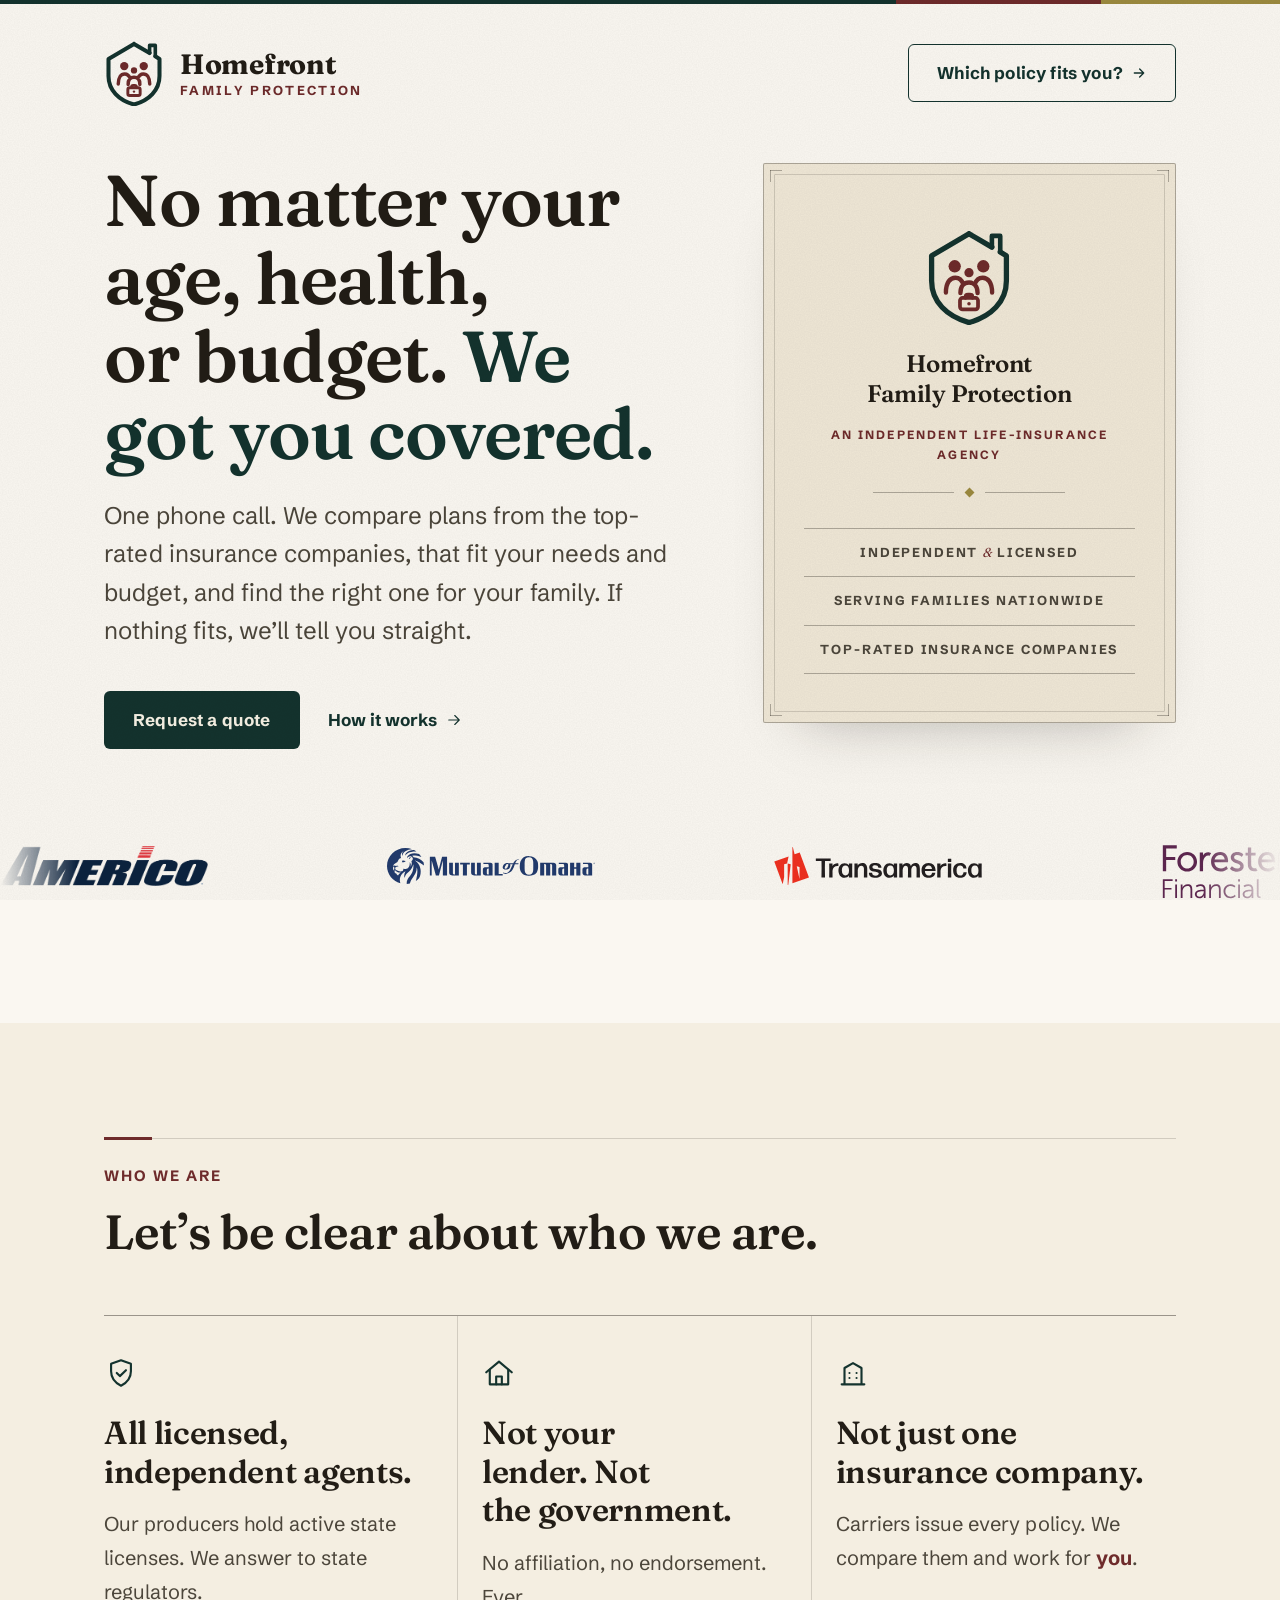
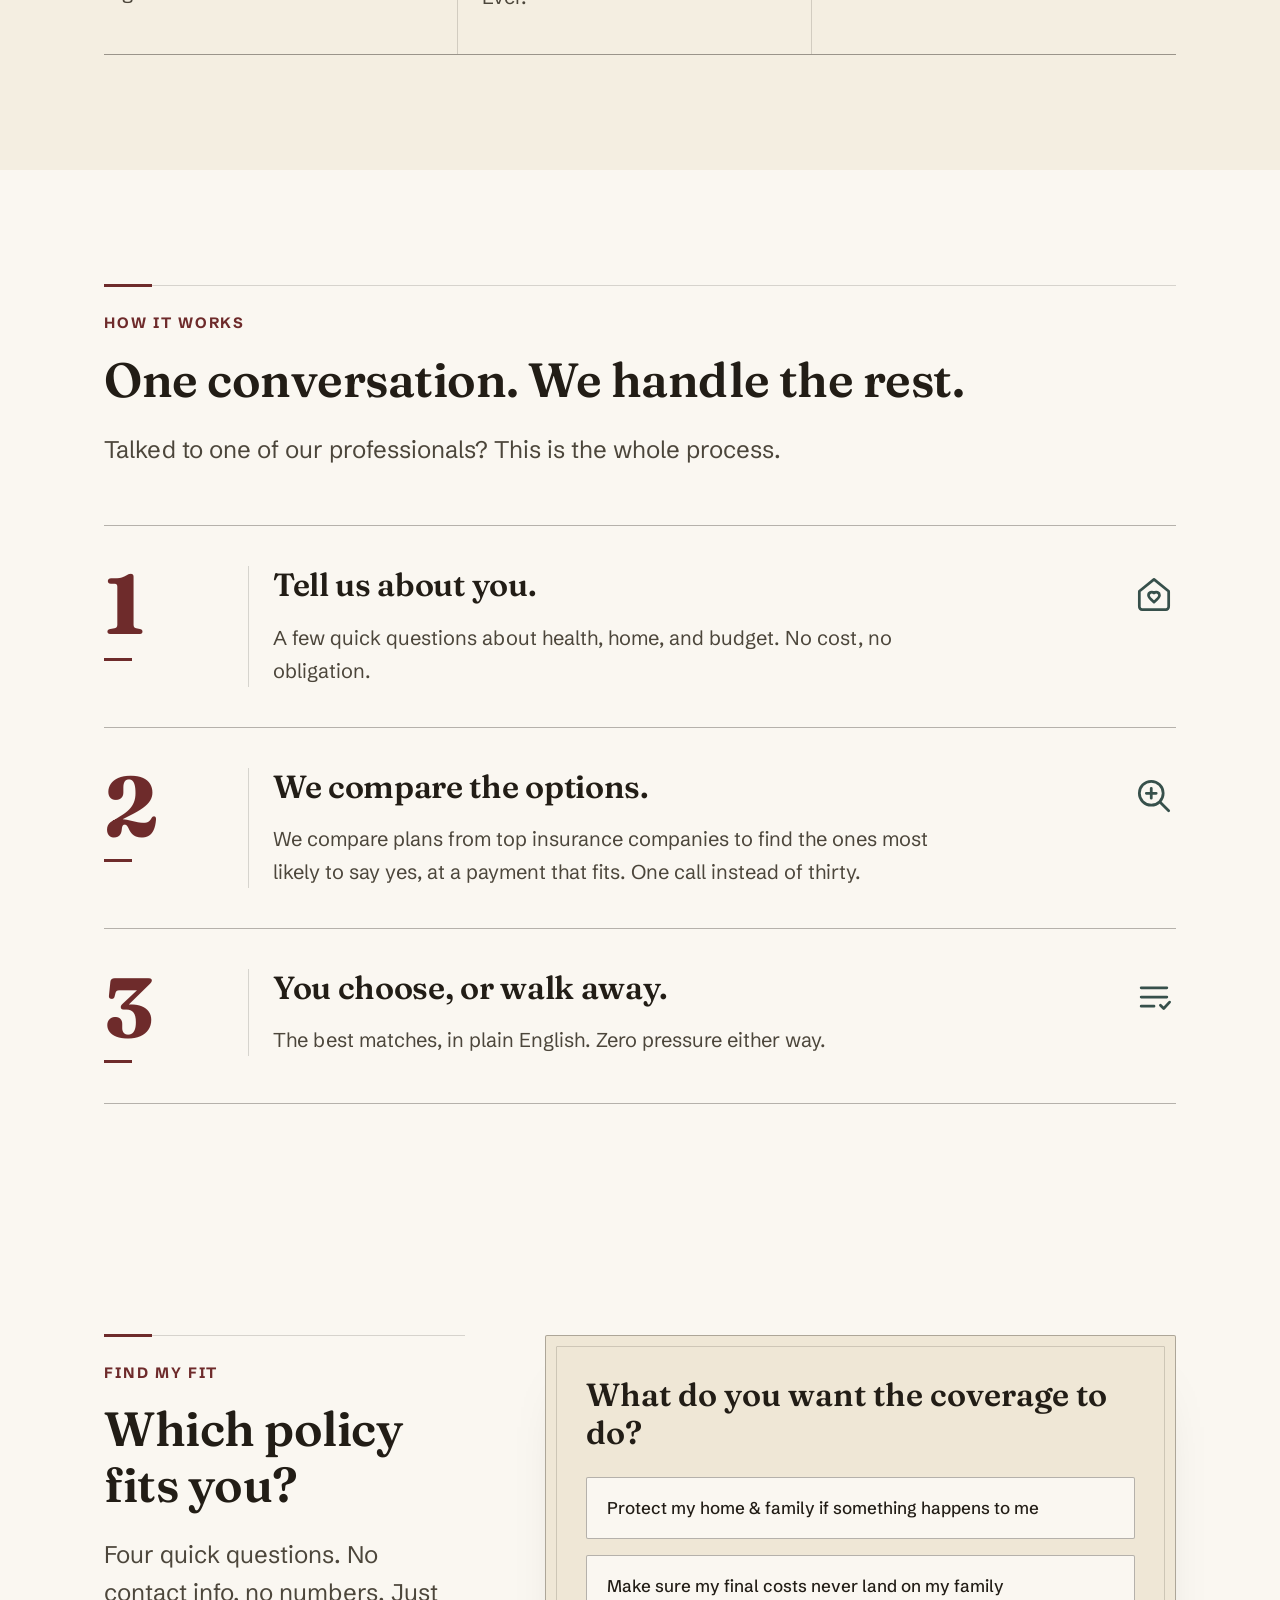
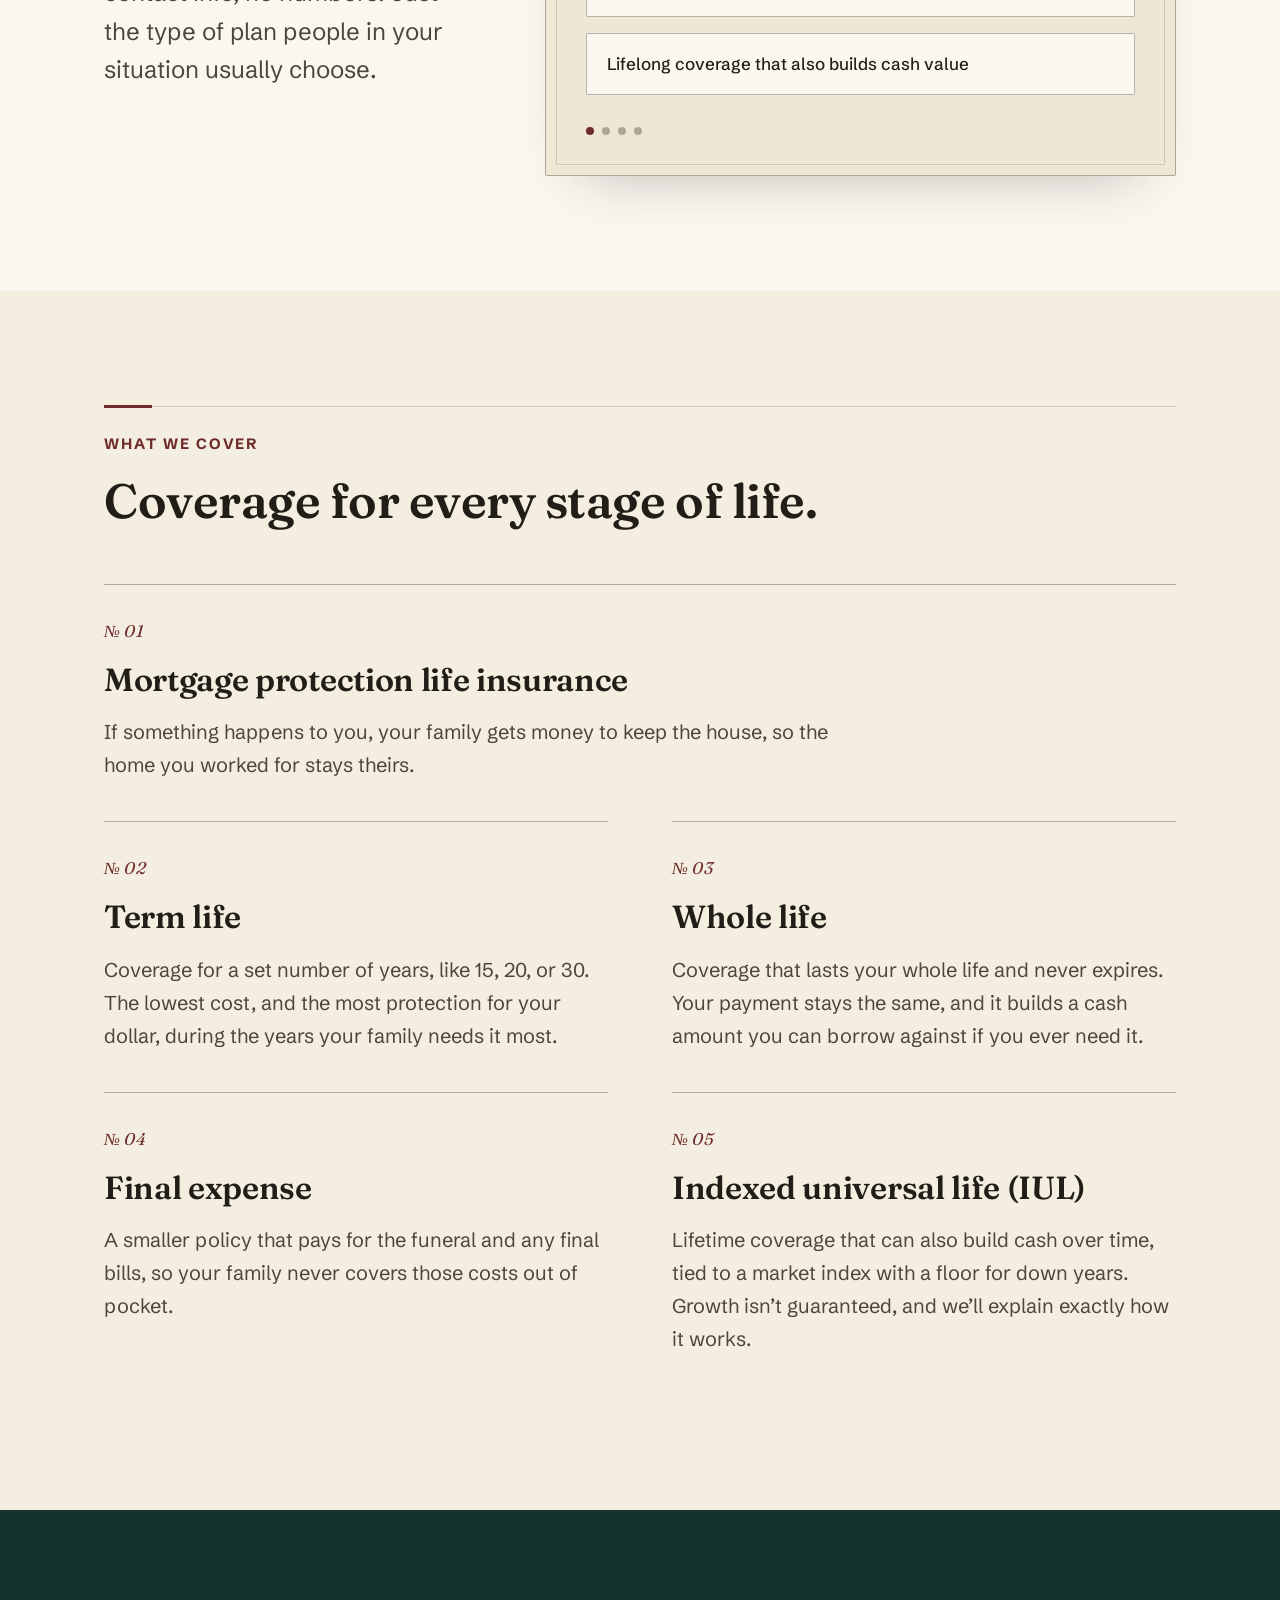
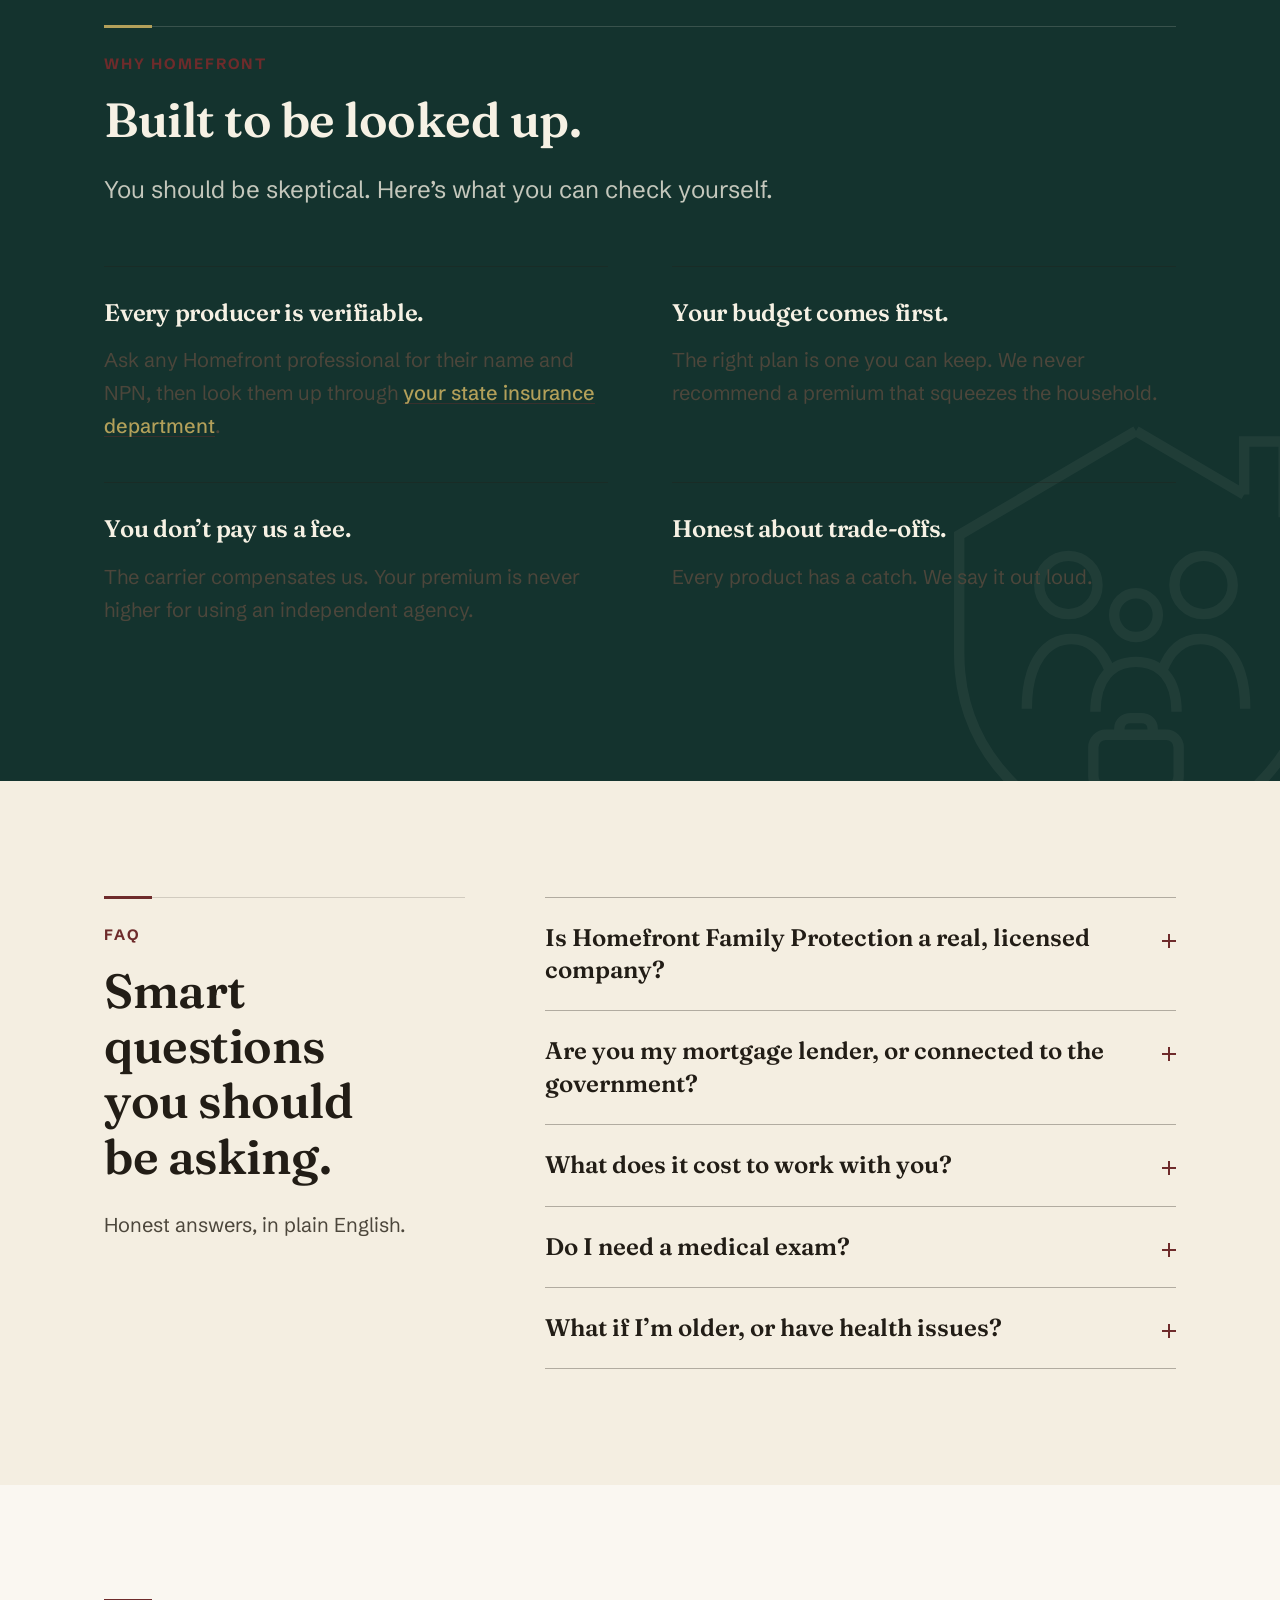
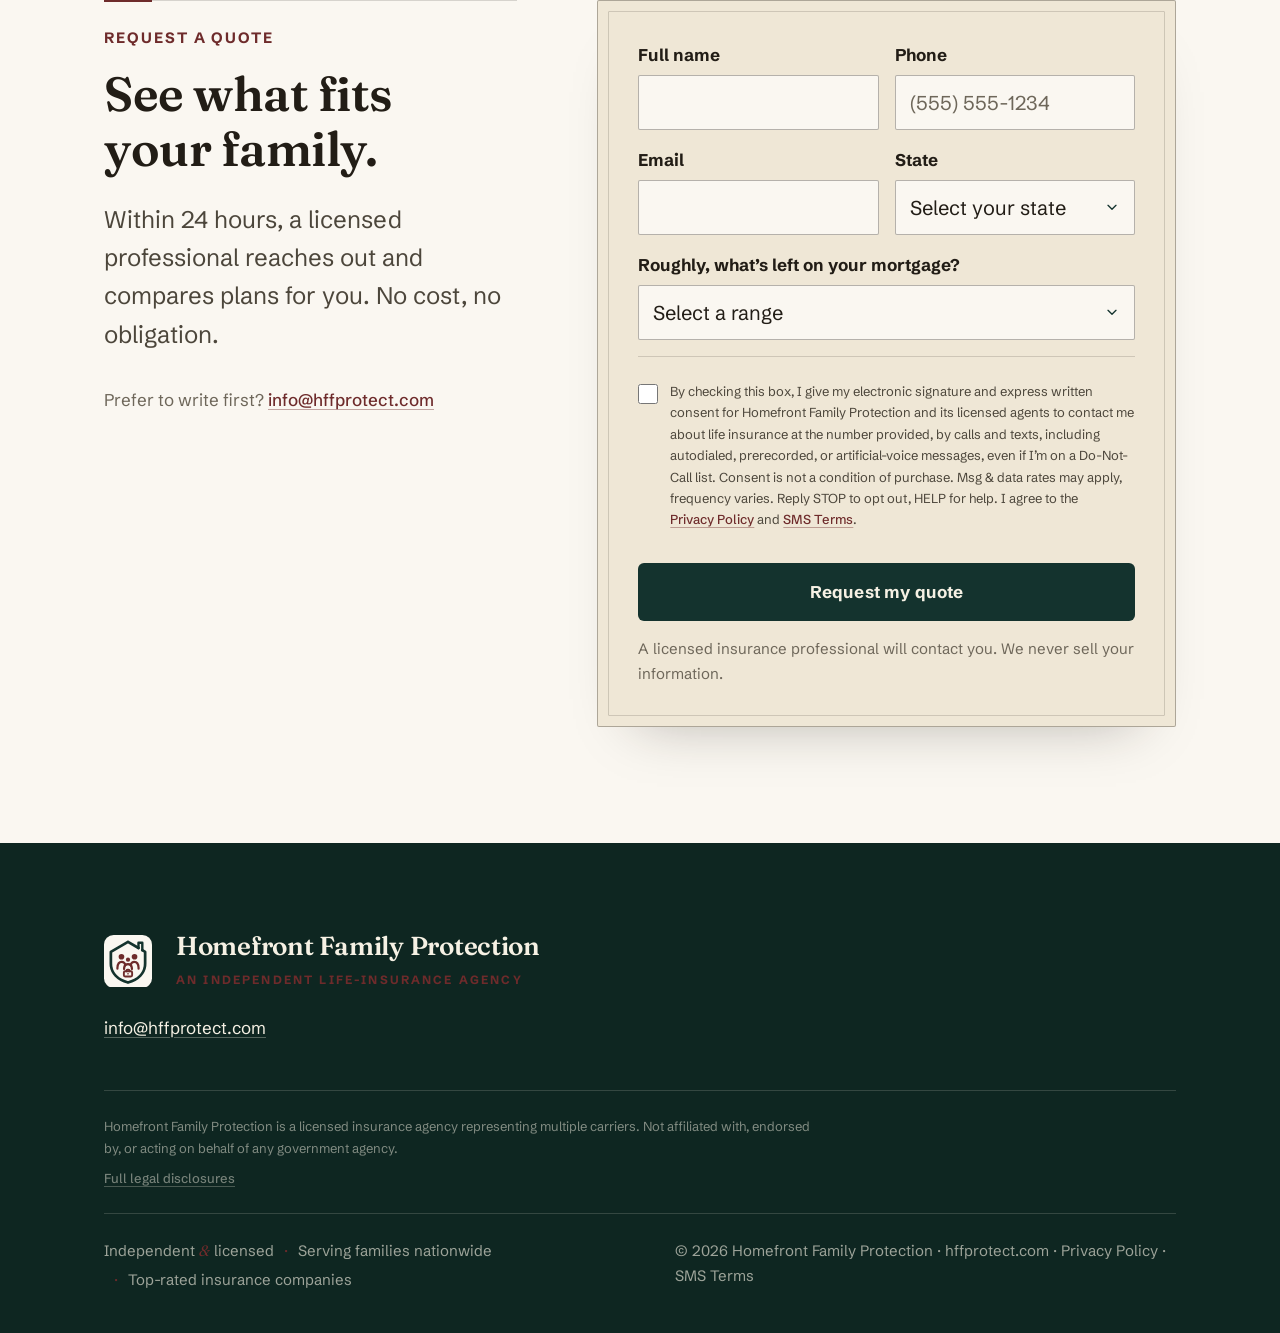
==== commit 1f3109ed: "Move green band to Why Homefront" ====
--- a/index.html
+++ b/index.html
@@ -291,9 +291,9 @@
  </div>
  </section>
 
- <!-- ============ CARRIERS (dark statement band) ============ -->
- <section class="band on-dark" id="carriers" aria-labelledby="carriers-title">
- <svg class="band__watermark" viewBox="0 0 40 44" fill="none" aria-hidden="true">
+ <!-- ============ WHY HOMEFRONT ============ -->
+ <section class="why band on-dark" id="why" aria-labelledby="why-title">
+<svg class="band__watermark" viewBox="0 0 40 44" fill="none" aria-hidden="true">
  <path d="M20 2.6 L30.4 8.7 M34.2 10.9 L37 12.6 V24 C37 33.6 30 40.2 20 43 C10 40.2 3 33.6 3 24 V12.6 L20 2.6" stroke="currentColor" stroke-width="1"/>
  <path d="M30.4 8.7 V3.6 H34.2 V10.9" stroke="currentColor" stroke-width="1"/>
  <circle cx="13.5" cy="17.4" r="2.8" stroke="currentColor" stroke-width="1"/>
@@ -303,20 +303,7 @@
  <path d="M18.4 31.8 V31.2 C18.4 30.6 18.9 30.2 19.5 30.2 H20.5 C21.1 30.2 21.6 30.6 21.6 31.2 V31.8" stroke="currentColor" stroke-width="1"/>
  <rect x="15.9" y="31.8" width="8.2" height="5.2" rx="1.2" stroke="currentColor" stroke-width="1"/>
  </svg>
- <div class="container band__content">
- <div class="rule-accent" aria-hidden="true"></div>
- <p class="eyebrow eyebrow--gold">Our carrier network</p>
- <h2 id="carriers-title">We don’t work for an insurance company. We work for&nbsp;you.</h2>
- <p class="section__lead">Most agents represent one company. We represent you and compare top companies to find your family’s best fit.</p>
- </div>
- <div class="container band__content">
- <p class="band__rating">The companies we feature include insurers rated A&nbsp;(Excellent) or A+&nbsp;(Superior) for financial strength by AM&nbsp;Best. Check any of them at <a class="text-link" href="https://web.ambest.com/consumers" target="_blank" rel="noopener">ambest.com</a>.</p>
- </div>
- </section>
-
- <!-- ============ WHY HOMEFRONT ============ -->
- <section class="why section" id="why" aria-labelledby="why-title">
- <div class="container">
+<div class="container band__content">
  <div class="rule-accent" aria-hidden="true"></div>
  <p class="eyebrow">Why Homefront</p>
  <h2 id="why-title">Built to be looked&nbsp;up.</h2>
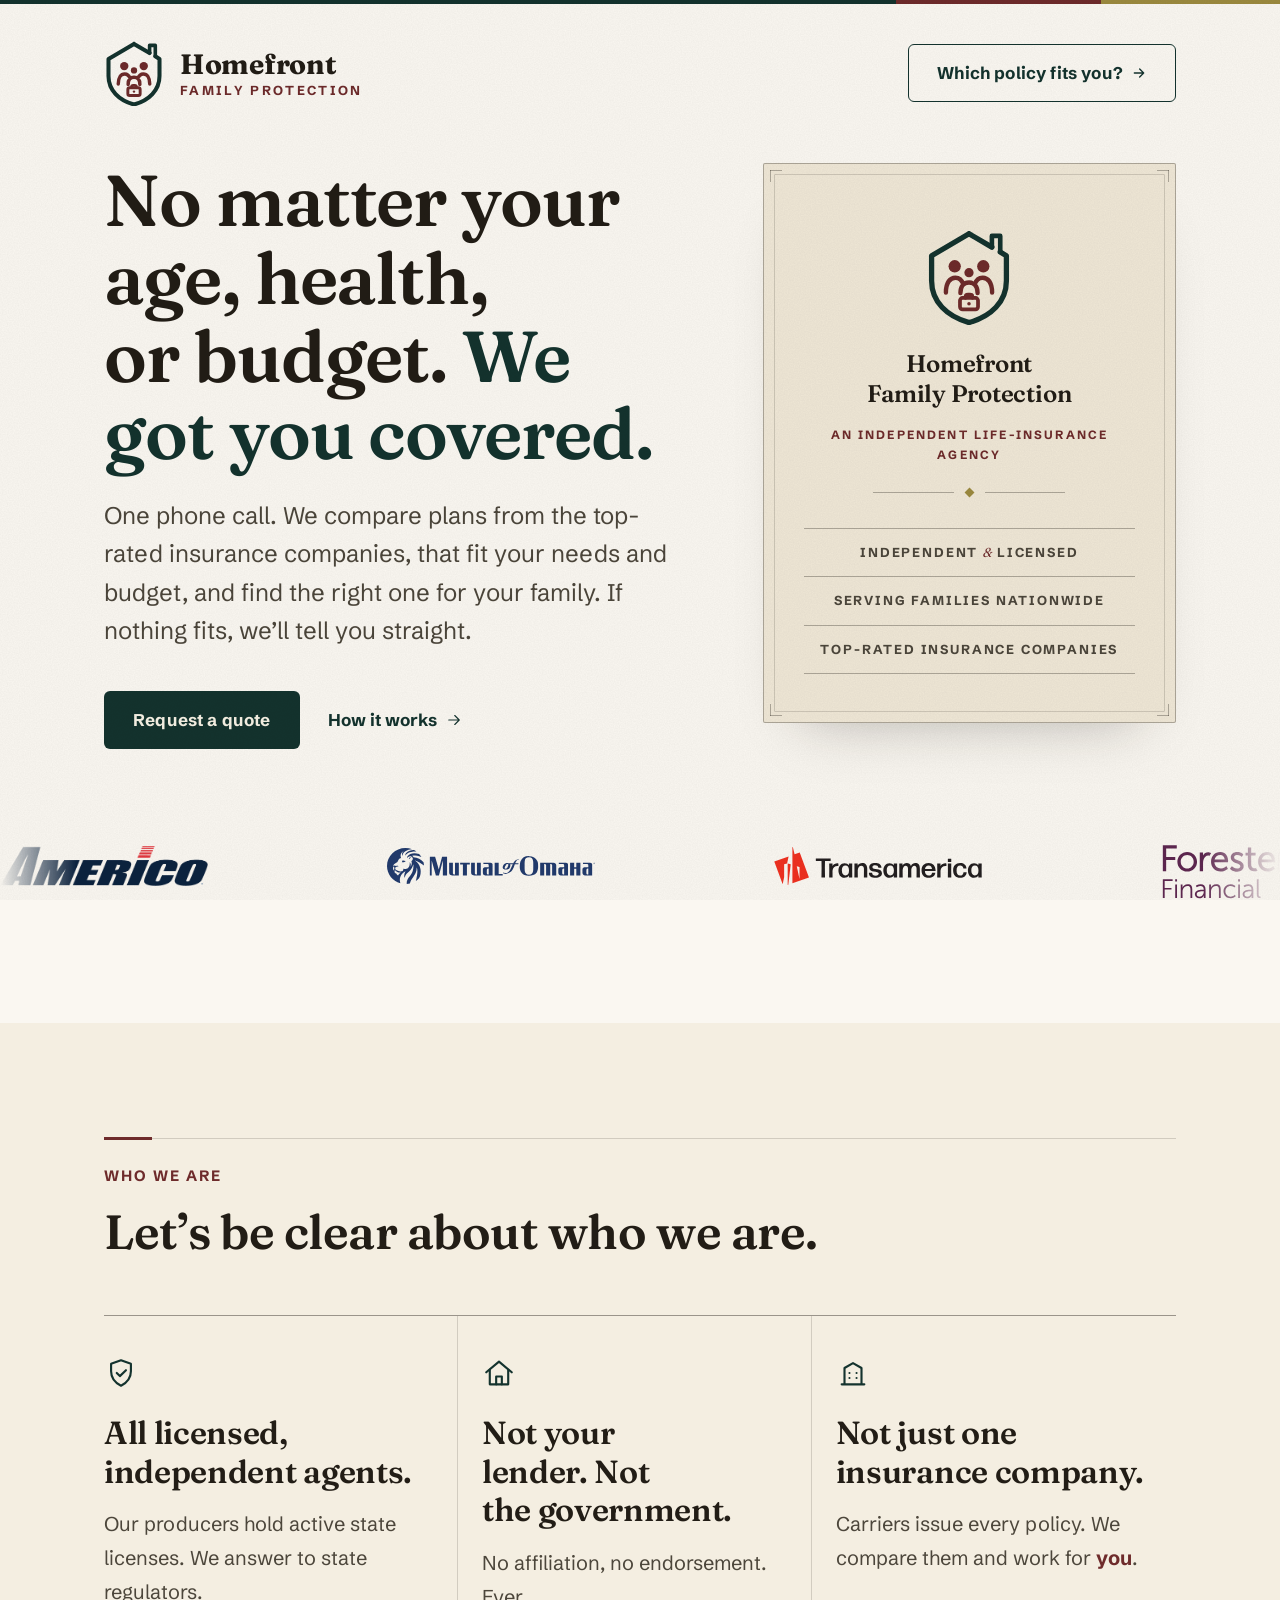
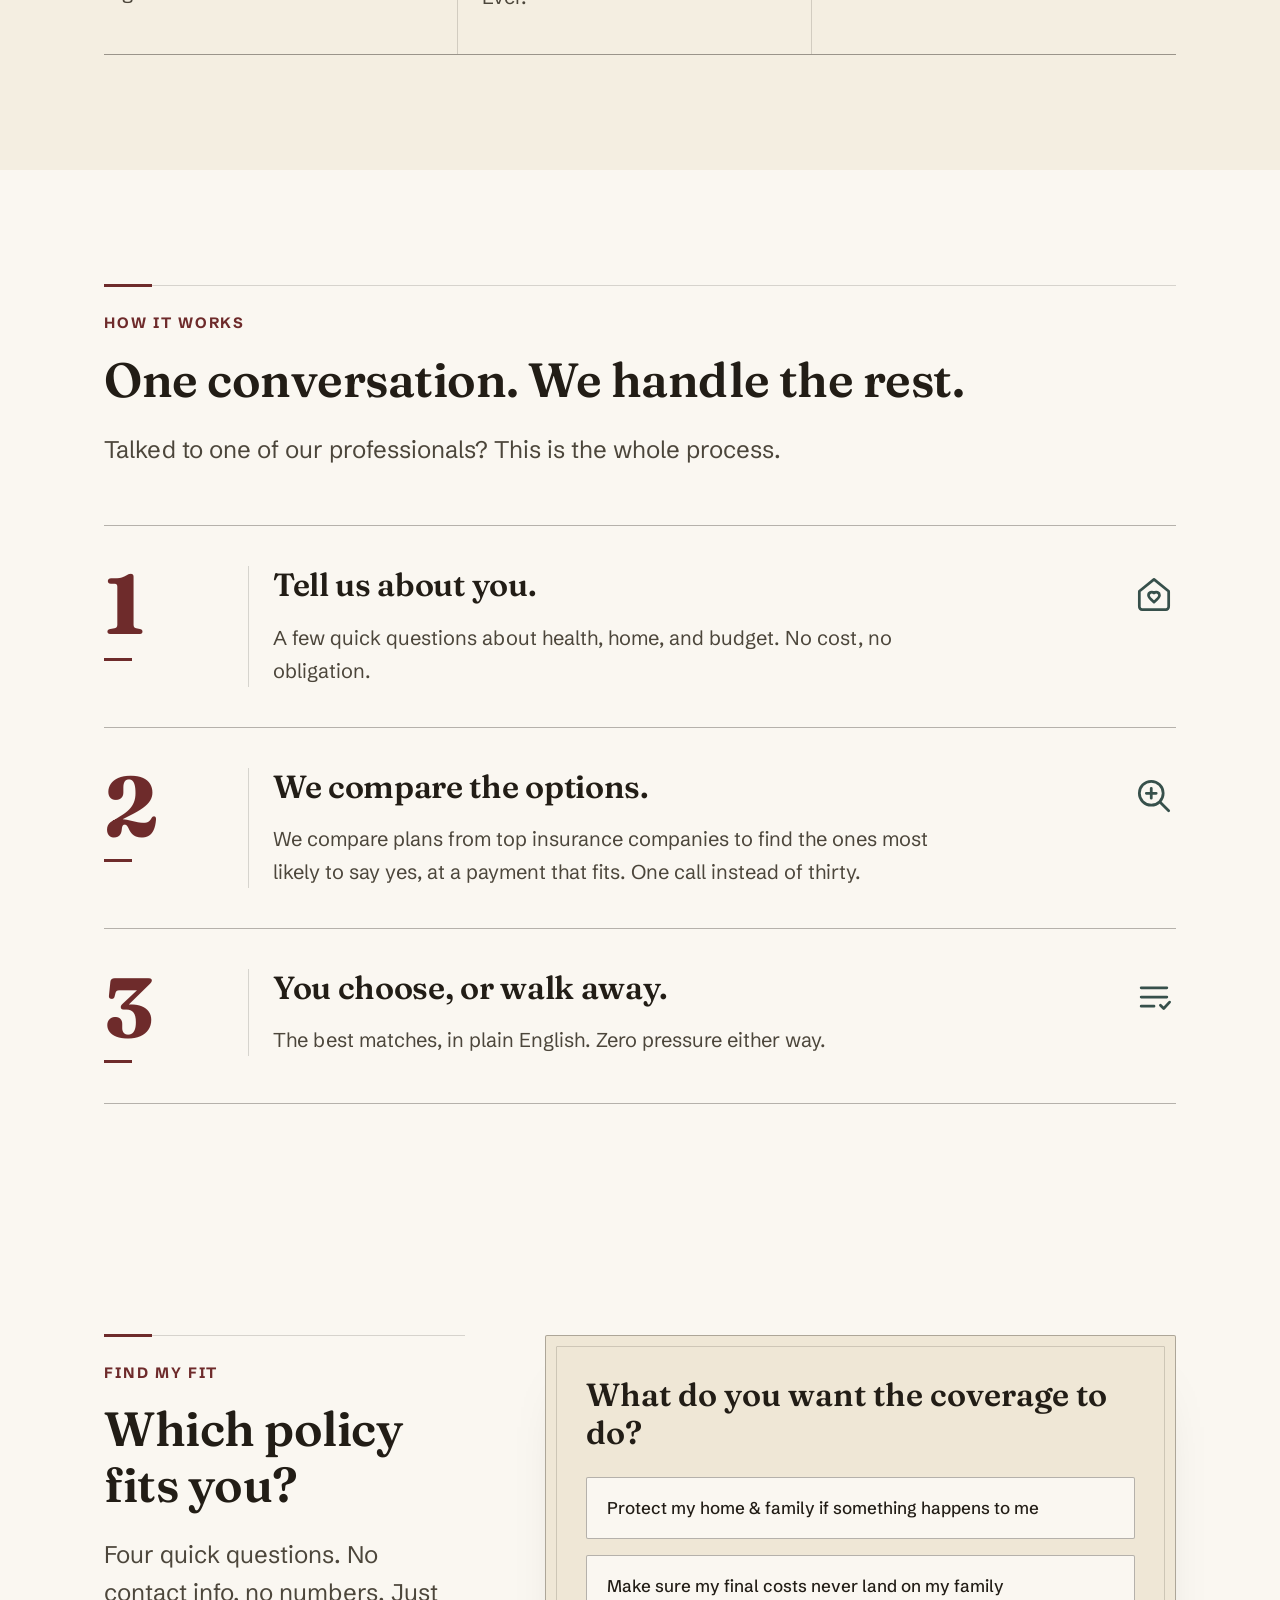
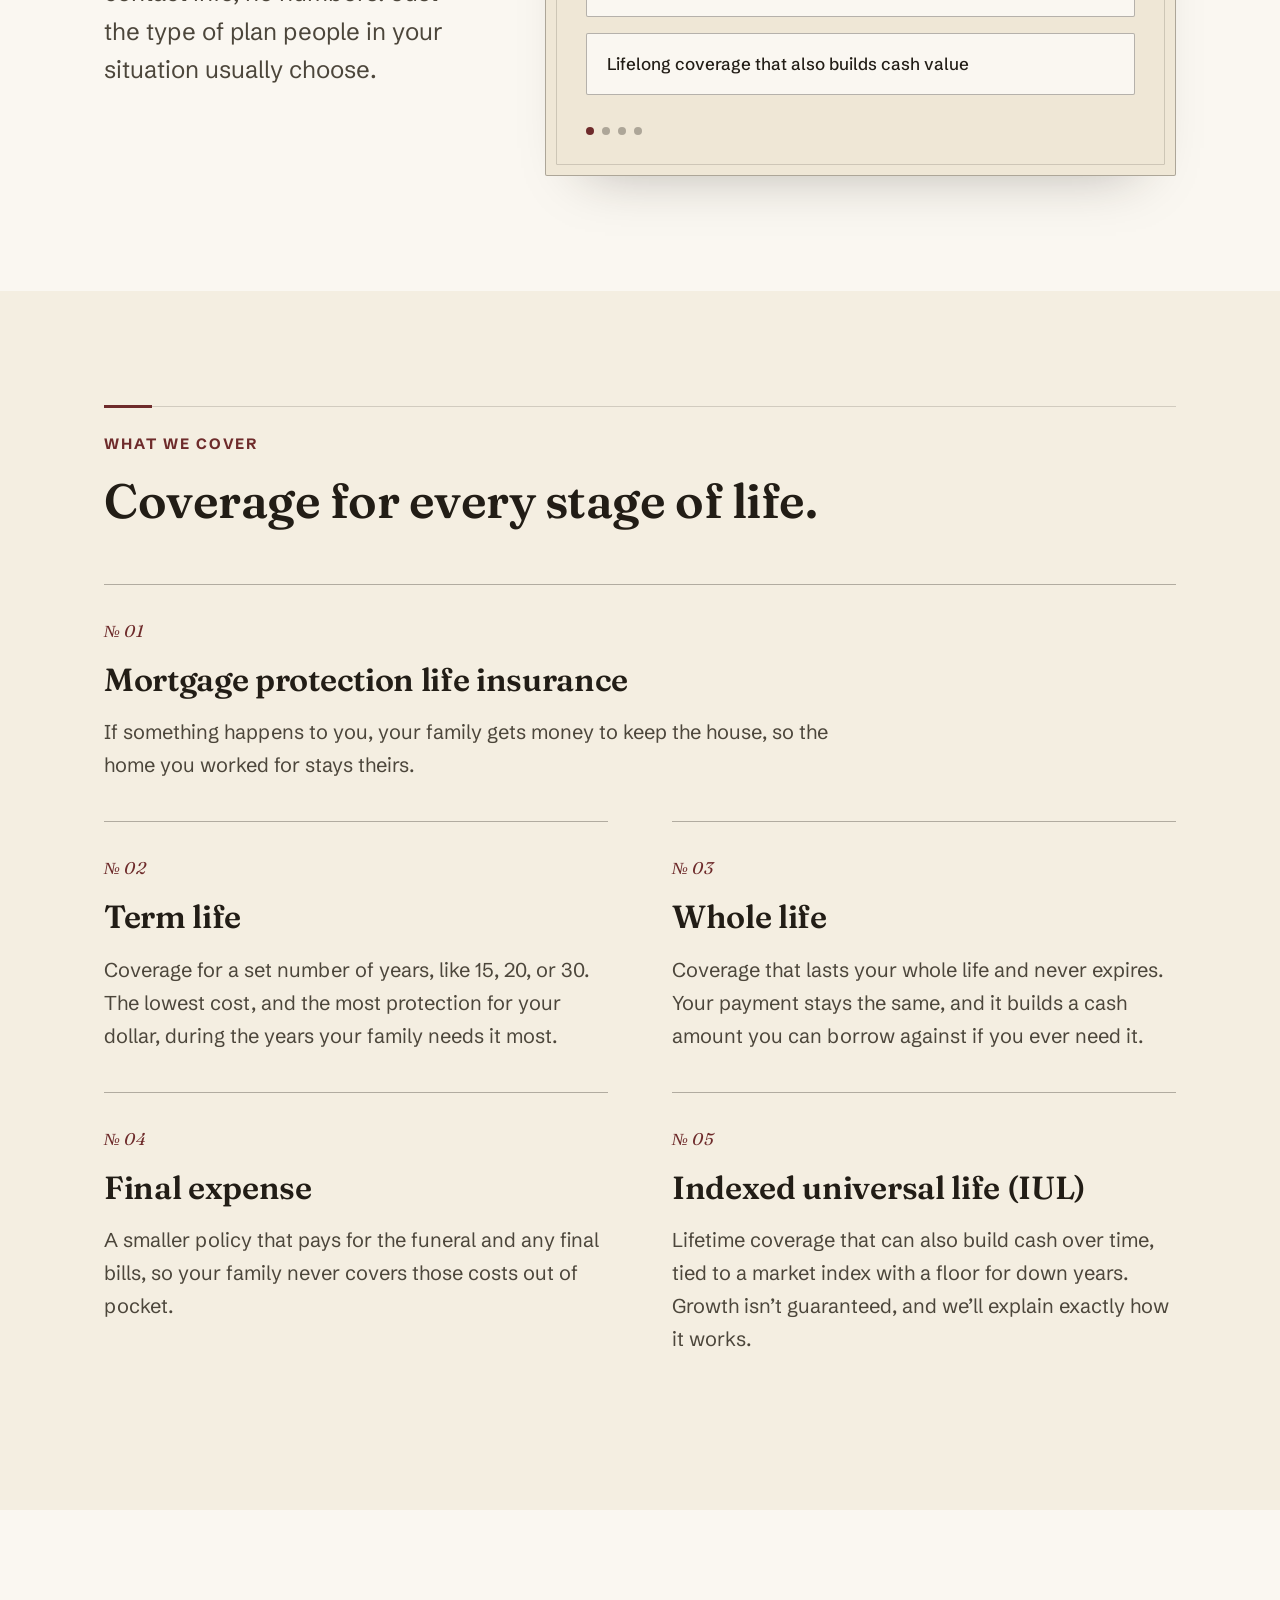
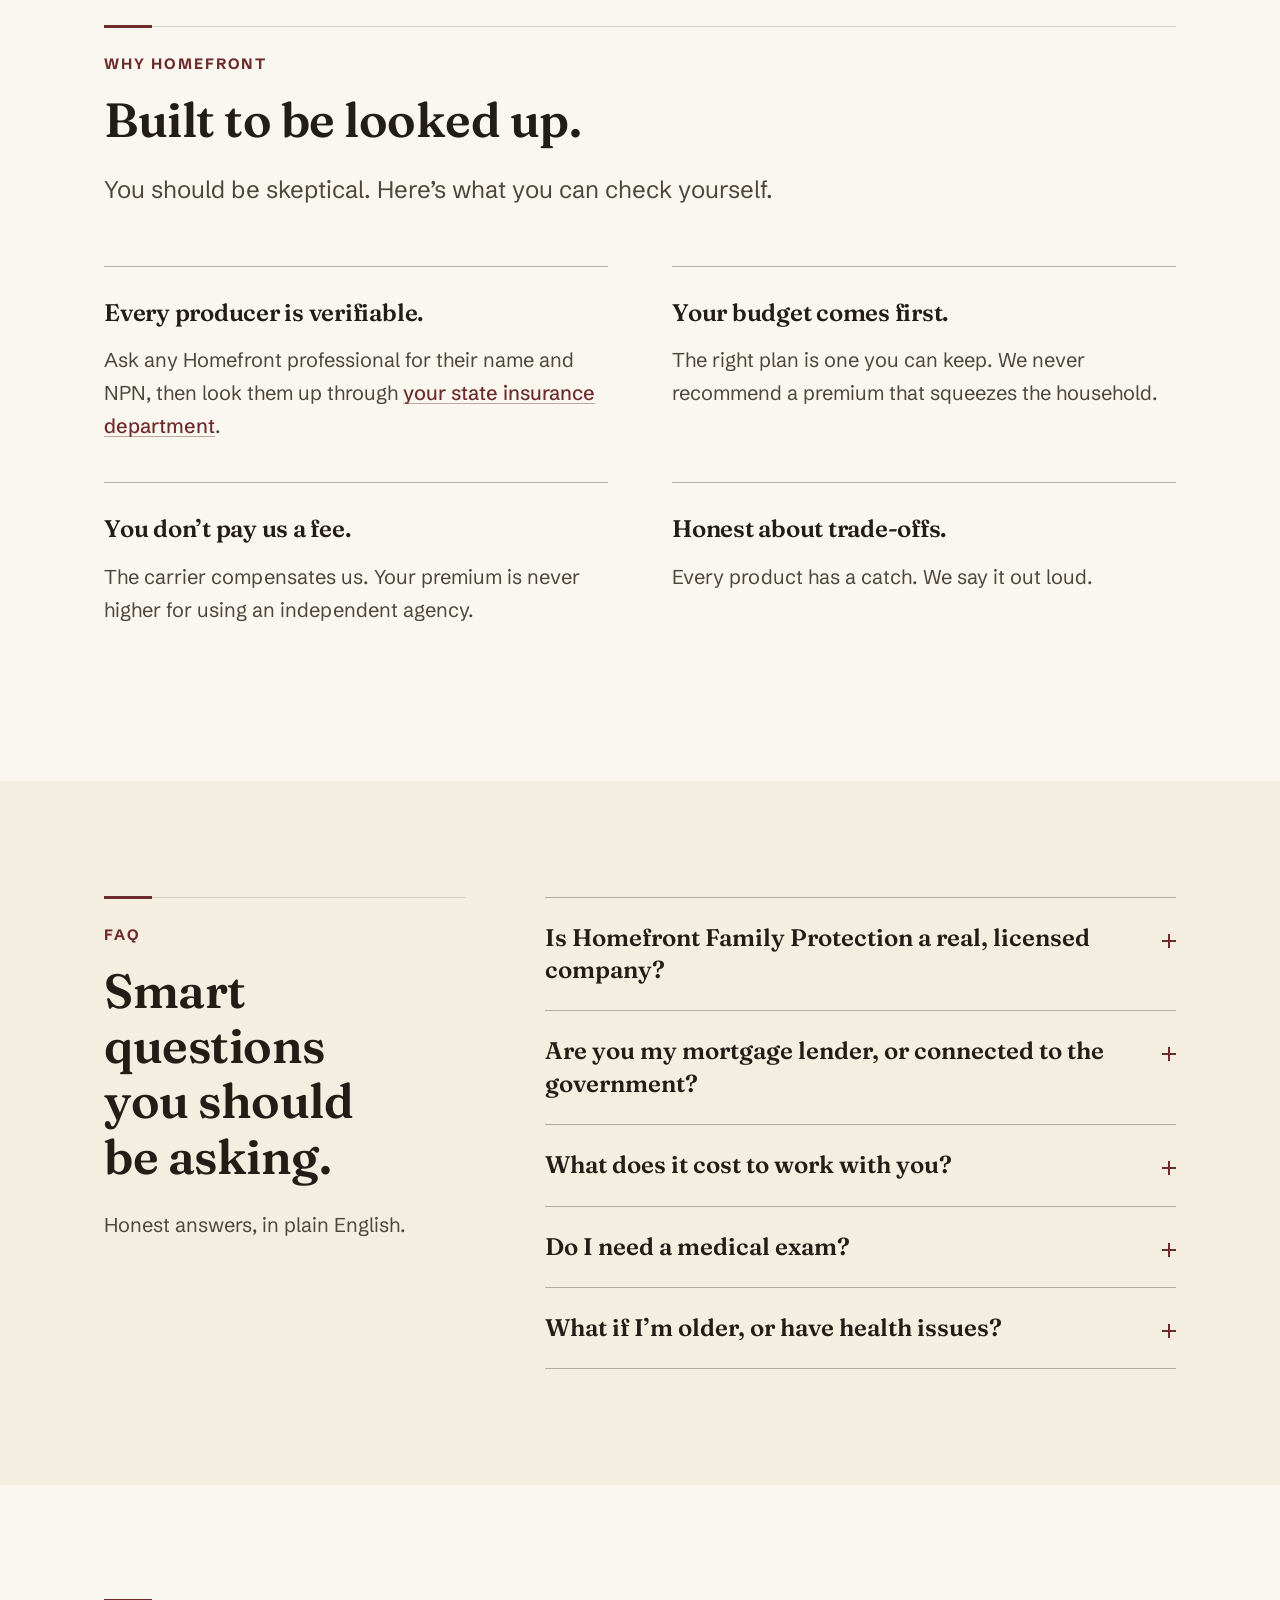
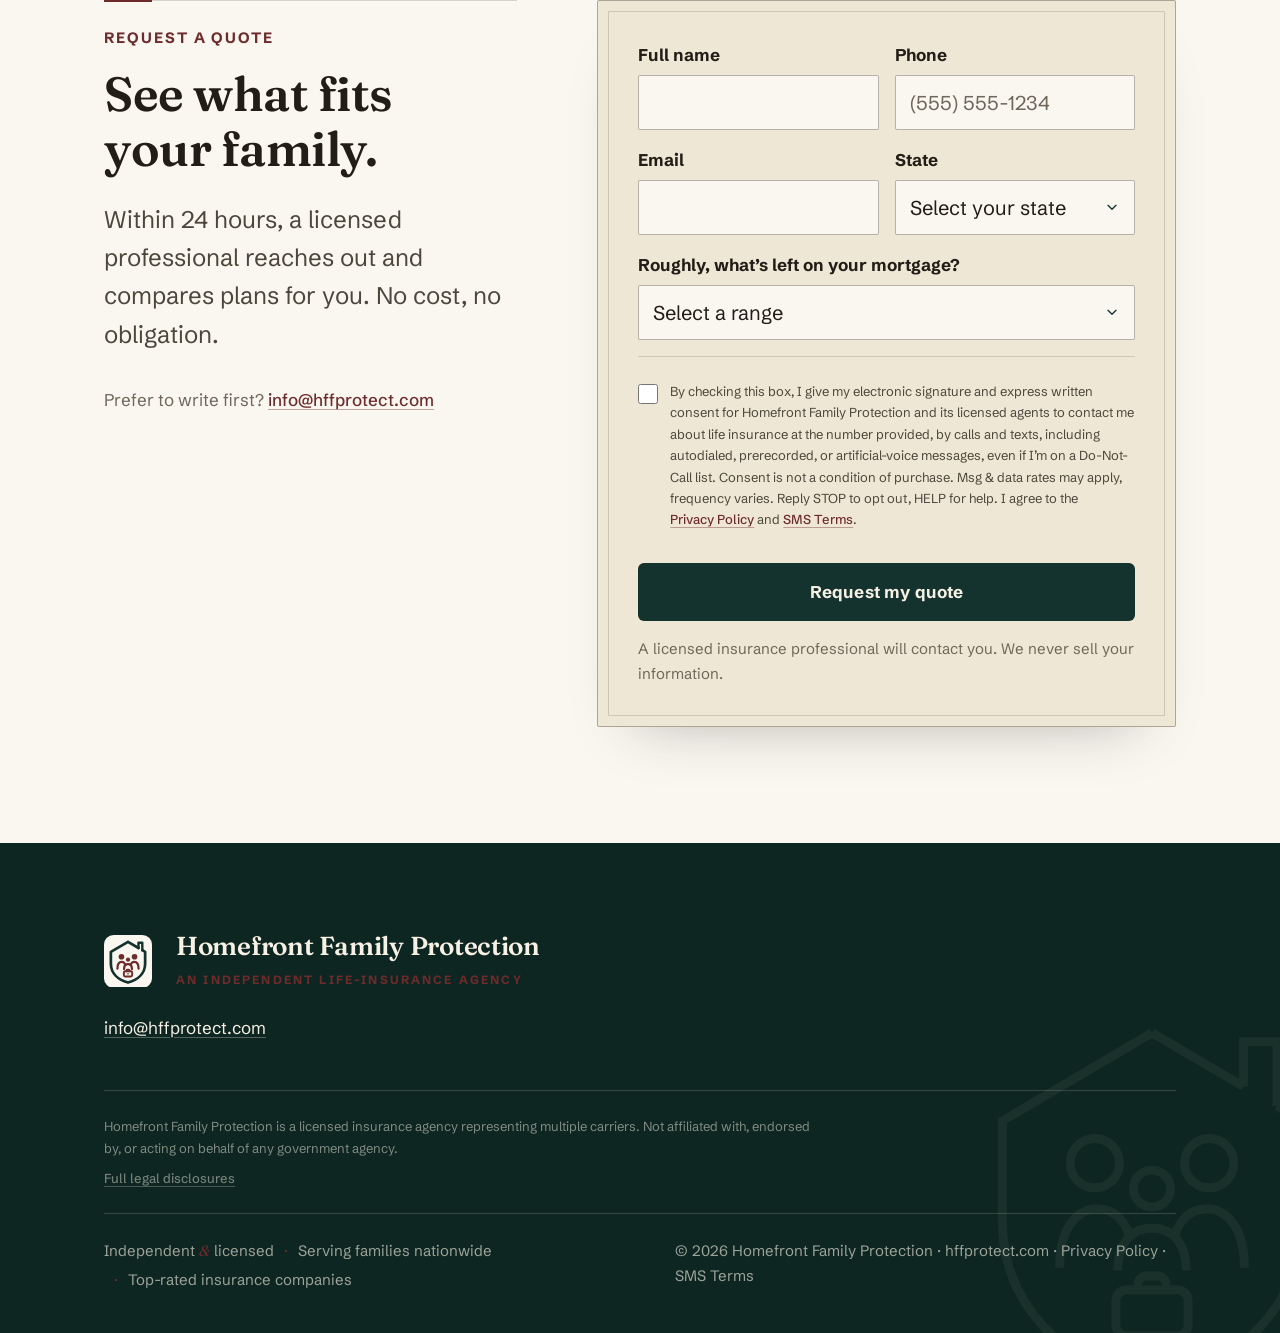
==== commit a73db6b4: "Revert Why to light; footer is the only green, watermark lives there" ====
--- a/index.html
+++ b/index.html
@@ -292,18 +292,8 @@
  </section>
 
  <!-- ============ WHY HOMEFRONT ============ -->
- <section class="why band on-dark" id="why" aria-labelledby="why-title">
-<svg class="band__watermark" viewBox="0 0 40 44" fill="none" aria-hidden="true">
- <path d="M20 2.6 L30.4 8.7 M34.2 10.9 L37 12.6 V24 C37 33.6 30 40.2 20 43 C10 40.2 3 33.6 3 24 V12.6 L20 2.6" stroke="currentColor" stroke-width="1"/>
- <path d="M30.4 8.7 V3.6 H34.2 V10.9" stroke="currentColor" stroke-width="1"/>
- <circle cx="13.5" cy="17.4" r="2.8" stroke="currentColor" stroke-width="1"/>
- <circle cx="26.5" cy="17.4" r="2.8" stroke="currentColor" stroke-width="1"/>
- <circle cx="20" cy="20.3" r="2.1" stroke="currentColor" stroke-width="1"/>
- <path d="M9.5 29.3 C9.5 24.8 11.4 22.6 13.8 22.6 C15.6 22.6 16.8 23.8 17.5 25.7 M30.5 29.3 C30.5 24.8 28.6 22.6 26.2 22.6 C24.4 22.6 23.2 23.8 22.5 25.7 M16.1 29.6 C16.1 26.4 17.7 24.8 20 24.8 C22.3 24.8 23.9 26.4 23.9 29.6" stroke="currentColor" stroke-width="1"/>
- <path d="M18.4 31.8 V31.2 C18.4 30.6 18.9 30.2 19.5 30.2 H20.5 C21.1 30.2 21.6 30.6 21.6 31.2 V31.8" stroke="currentColor" stroke-width="1"/>
- <rect x="15.9" y="31.8" width="8.2" height="5.2" rx="1.2" stroke="currentColor" stroke-width="1"/>
- </svg>
-<div class="container band__content">
+ <section class="why section" id="why" aria-labelledby="why-title">
+<div class="container">
  <div class="rule-accent" aria-hidden="true"></div>
  <p class="eyebrow">Why Homefront</p>
  <h2 id="why-title">Built to be looked&nbsp;up.</h2>
@@ -442,7 +432,17 @@
 
  <!-- ============ FOOTER ============ -->
  <footer class="footer on-dark">
- <div class="container">
+<svg class="band__watermark" viewBox="0 0 40 44" fill="none" aria-hidden="true">
+ <path d="M20 2.6 L30.4 8.7 M34.2 10.9 L37 12.6 V24 C37 33.6 30 40.2 20 43 C10 40.2 3 33.6 3 24 V12.6 L20 2.6" stroke="currentColor" stroke-width="1"/>
+ <path d="M30.4 8.7 V3.6 H34.2 V10.9" stroke="currentColor" stroke-width="1"/>
+ <circle cx="13.5" cy="17.4" r="2.8" stroke="currentColor" stroke-width="1"/>
+ <circle cx="26.5" cy="17.4" r="2.8" stroke="currentColor" stroke-width="1"/>
+ <circle cx="20" cy="20.3" r="2.1" stroke="currentColor" stroke-width="1"/>
+ <path d="M9.5 29.3 C9.5 24.8 11.4 22.6 13.8 22.6 C15.6 22.6 16.8 23.8 17.5 25.7 M30.5 29.3 C30.5 24.8 28.6 22.6 26.2 22.6 C24.4 22.6 23.2 23.8 22.5 25.7 M16.1 29.6 C16.1 26.4 17.7 24.8 20 24.8 C22.3 24.8 23.9 26.4 23.9 29.6" stroke="currentColor" stroke-width="1"/>
+ <path d="M18.4 31.8 V31.2 C18.4 30.6 18.9 30.2 19.5 30.2 H20.5 C21.1 30.2 21.6 30.6 21.6 31.2 V31.8" stroke="currentColor" stroke-width="1"/>
+ <rect x="15.9" y="31.8" width="8.2" height="5.2" rx="1.2" stroke="currentColor" stroke-width="1"/>
+ </svg>
+<div class="container">
  <div class="footer__top">
  <div class="footer__brand">
  <div class="footer__id">
--- a/assets/css/styles.css
+++ b/assets/css/styles.css
@@ -547,7 +547,8 @@
 .form__success p{margin-top:var(--s2);color:var(--ink-soft);max-width:44ch;margin-inline:auto}
 
 /* ---------- Footer ---------- */
-.footer{background:var(--forest-900);color:var(--cream);padding-block:clamp(3.5rem,7vw,5.5rem) var(--s5)}
+.footer{position:relative;overflow:hidden;background:var(--forest-900);color:var(--cream);padding-block:clamp(3.5rem,7vw,5.5rem) var(--s5)}
+.footer .band__watermark{right:-3rem;bottom:-4rem;width:22rem}
 .footer__top{display:grid;gap:var(--s6);padding-bottom:var(--s6)}
 @media (min-width:45em){.footer__top{grid-template-columns:minmax(0,6fr) minmax(0,5fr)}}
 .footer__id{display:flex;align-items:flex-start;gap:var(--s3)}
